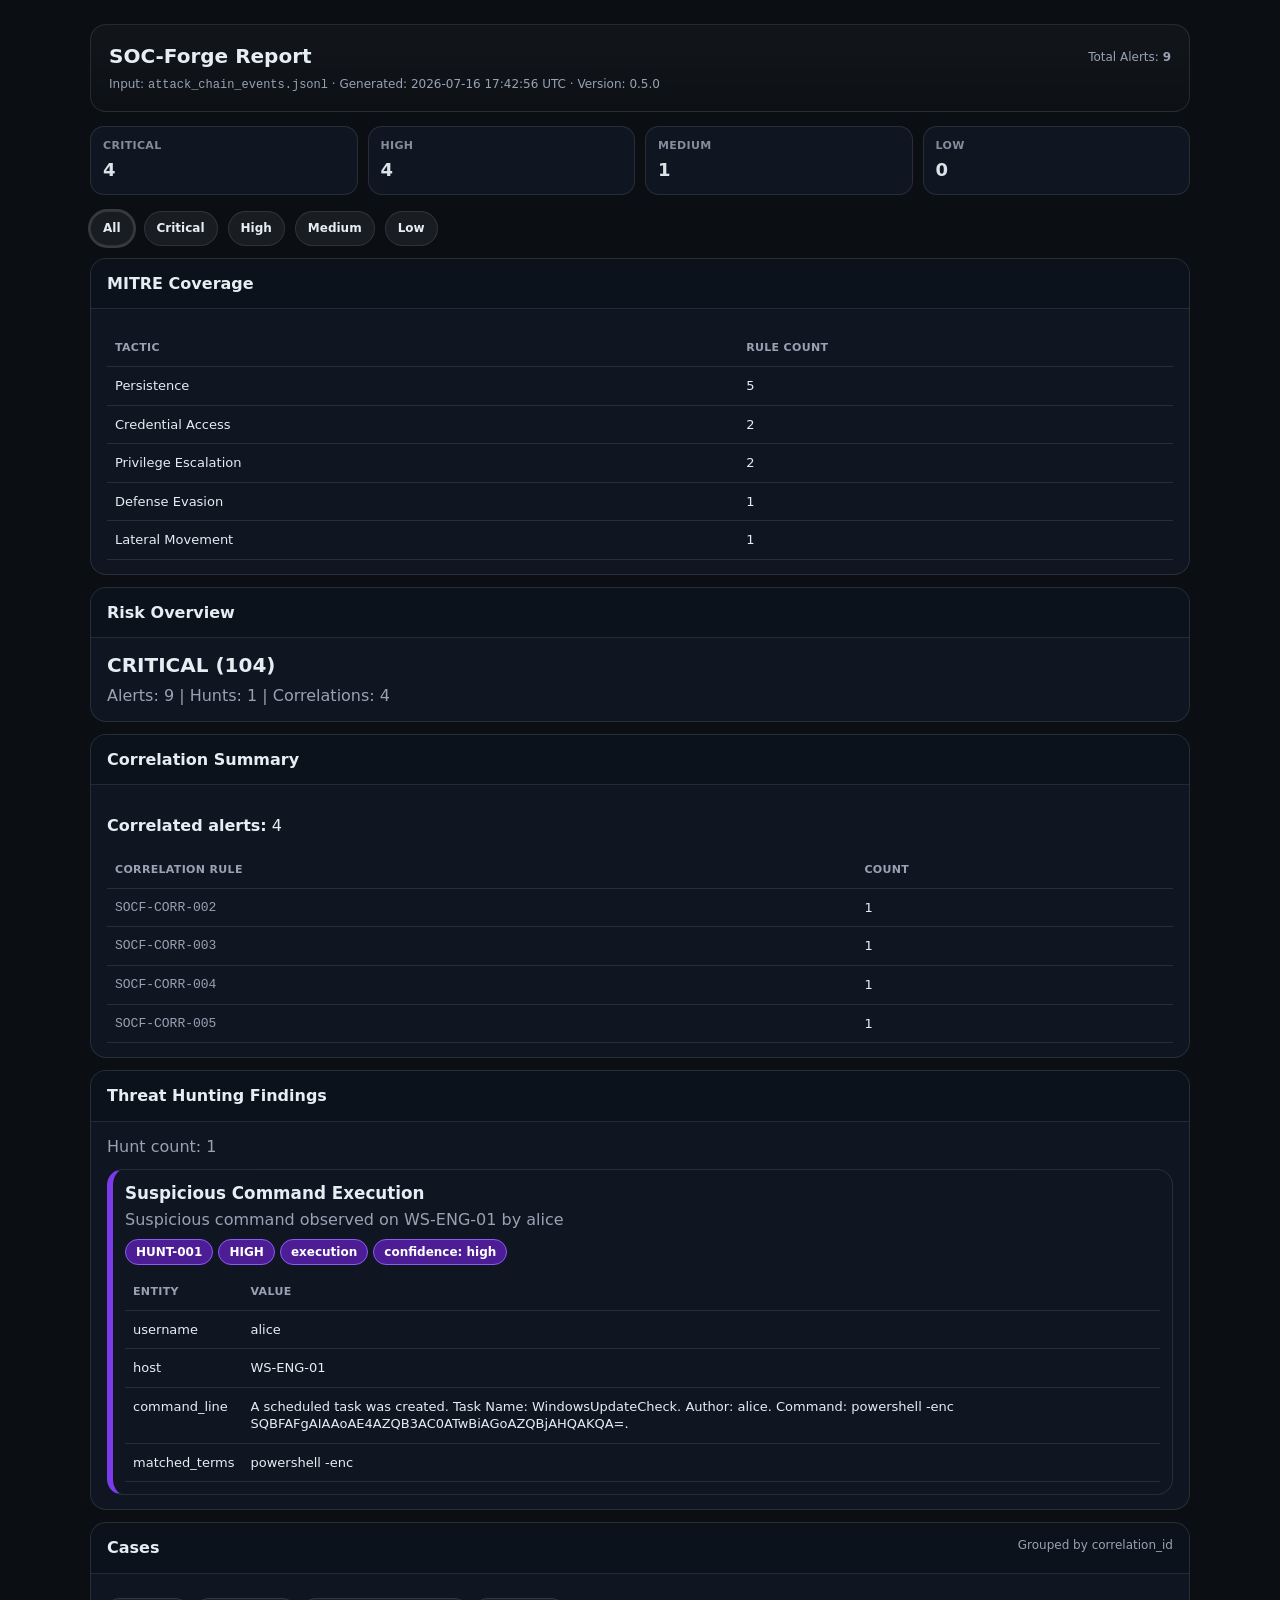
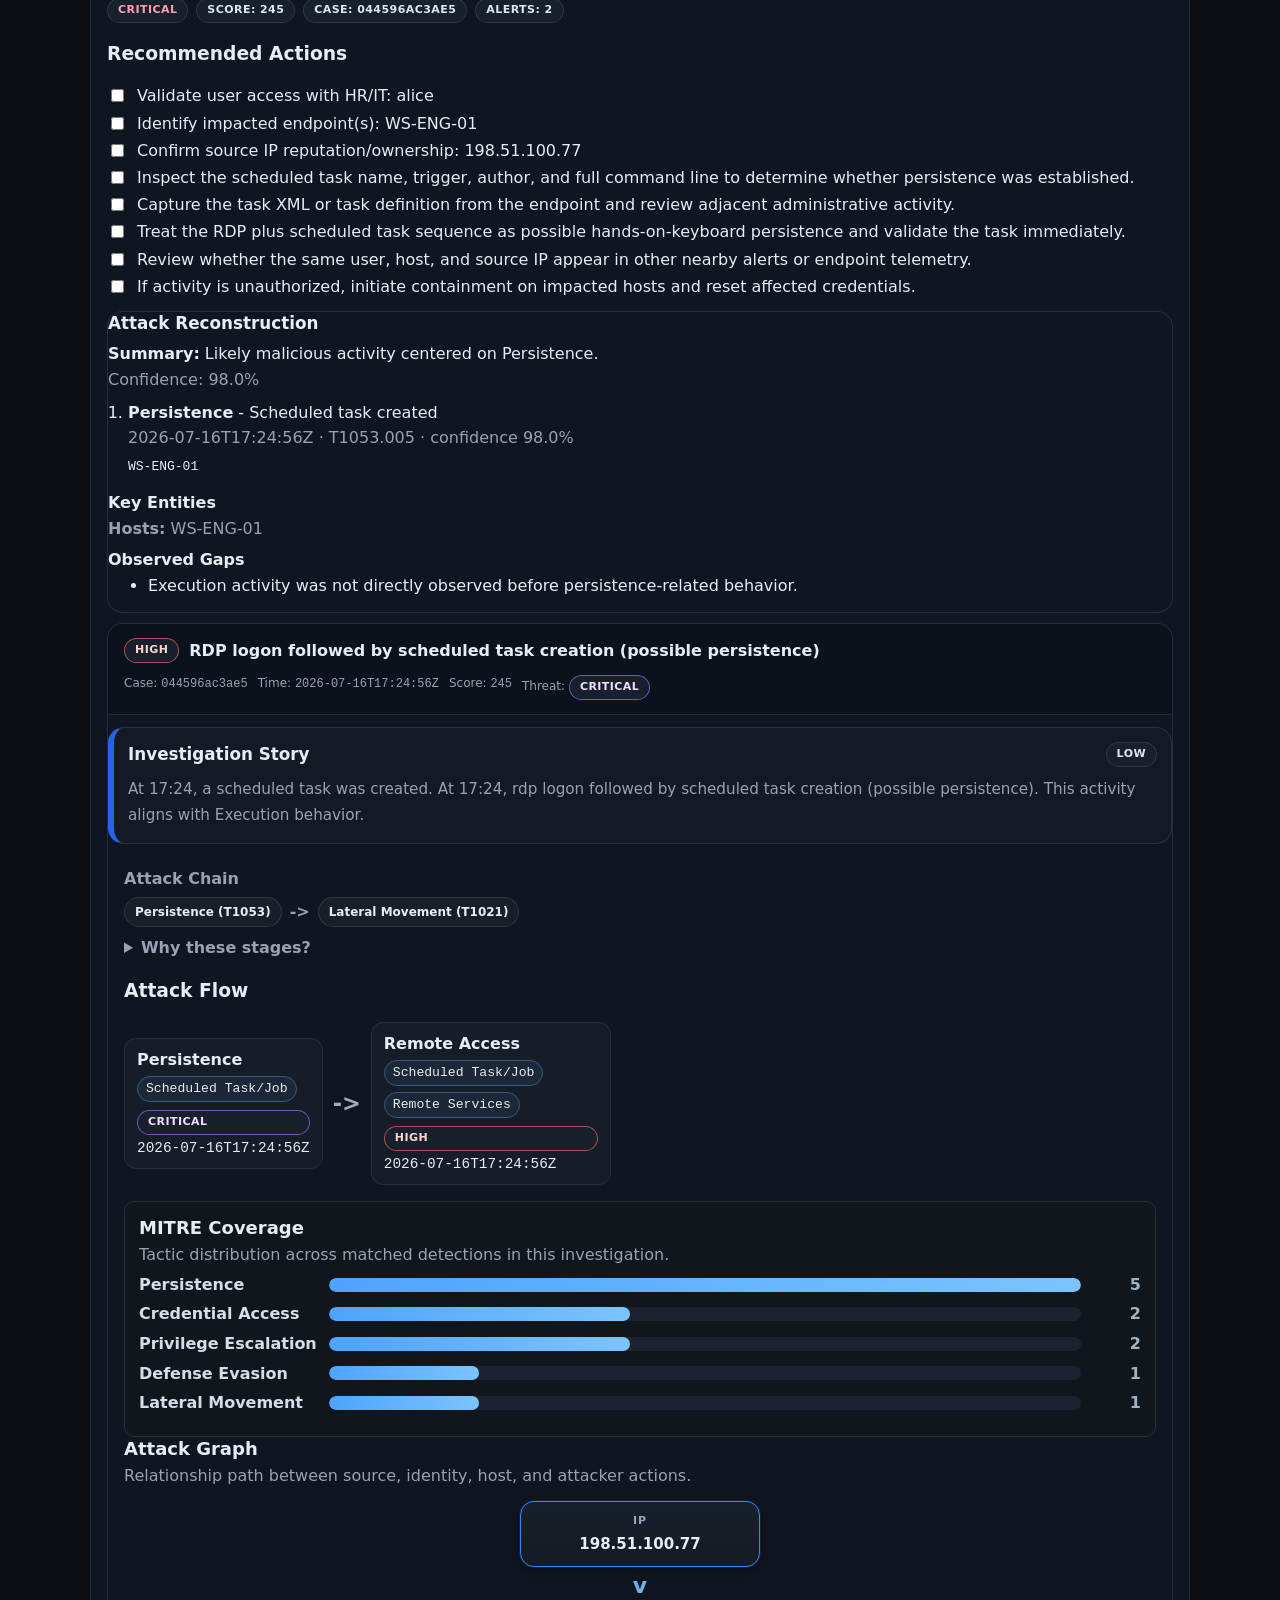
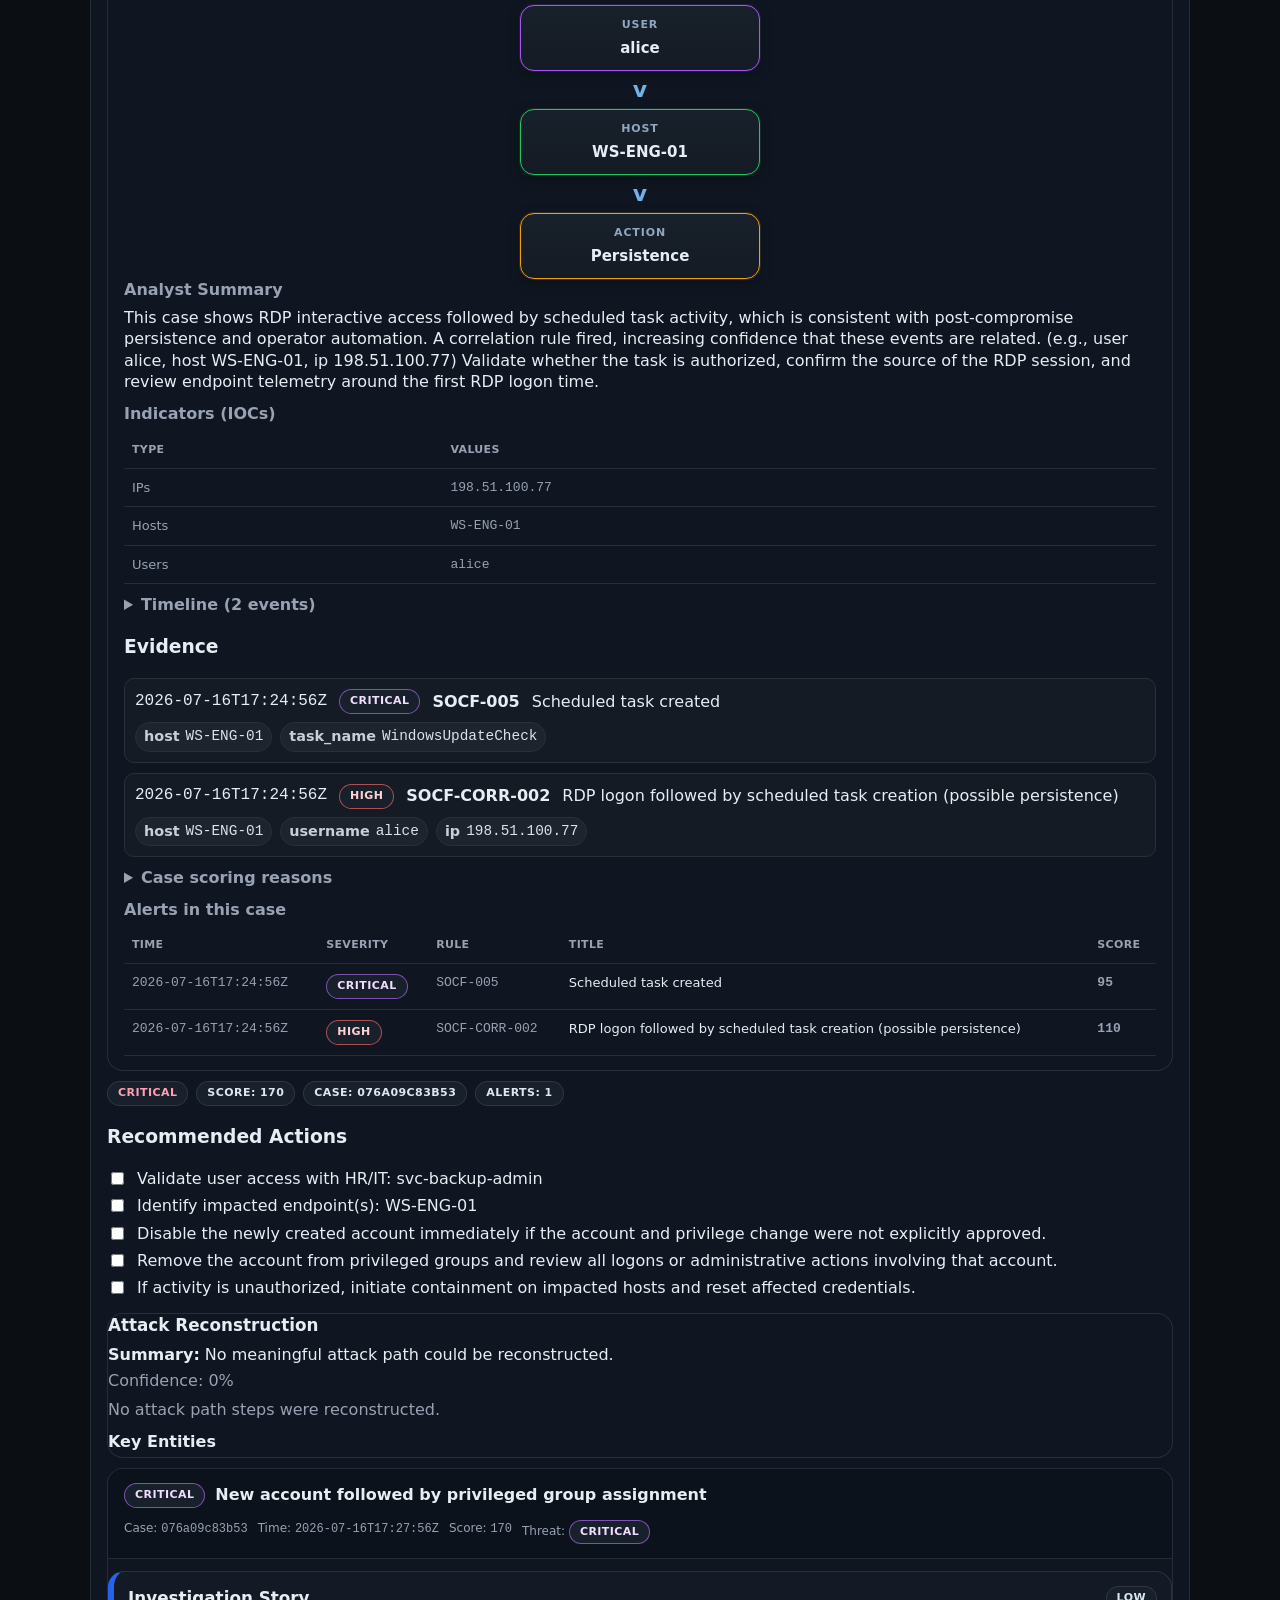
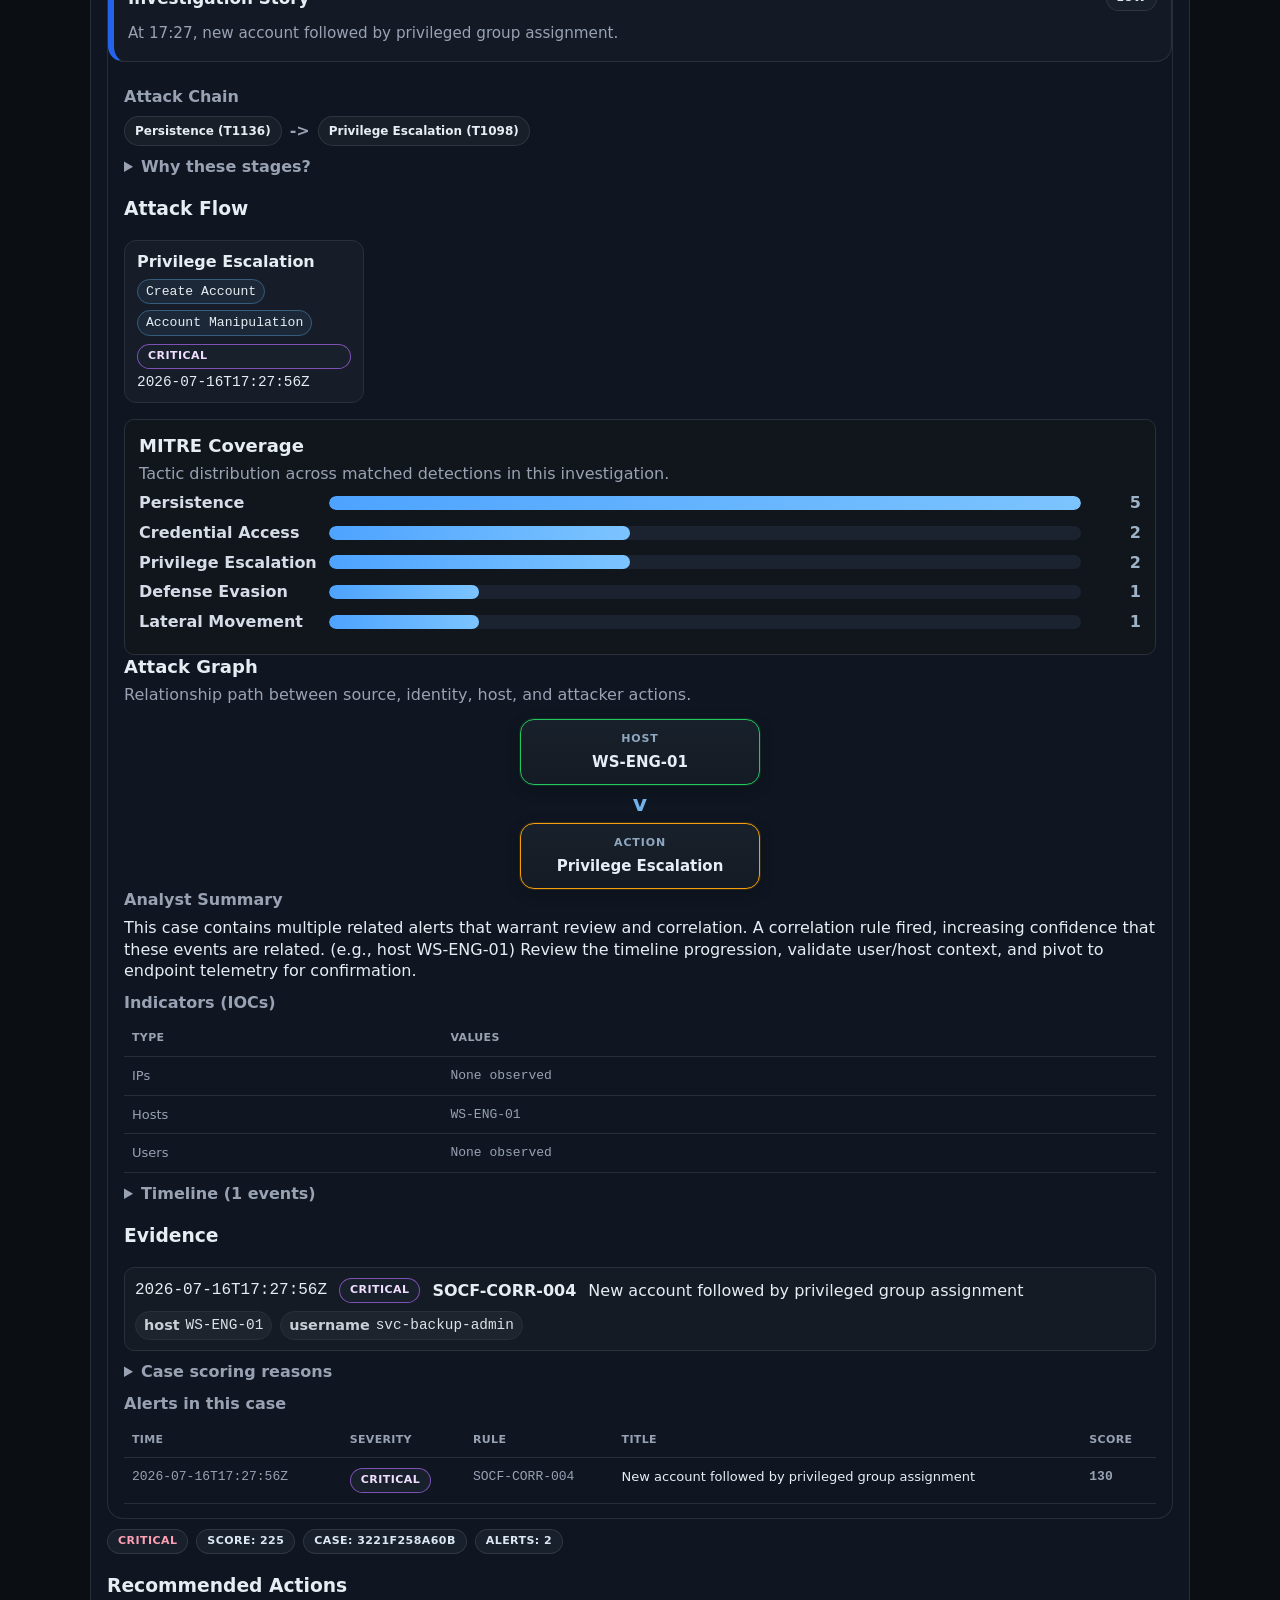
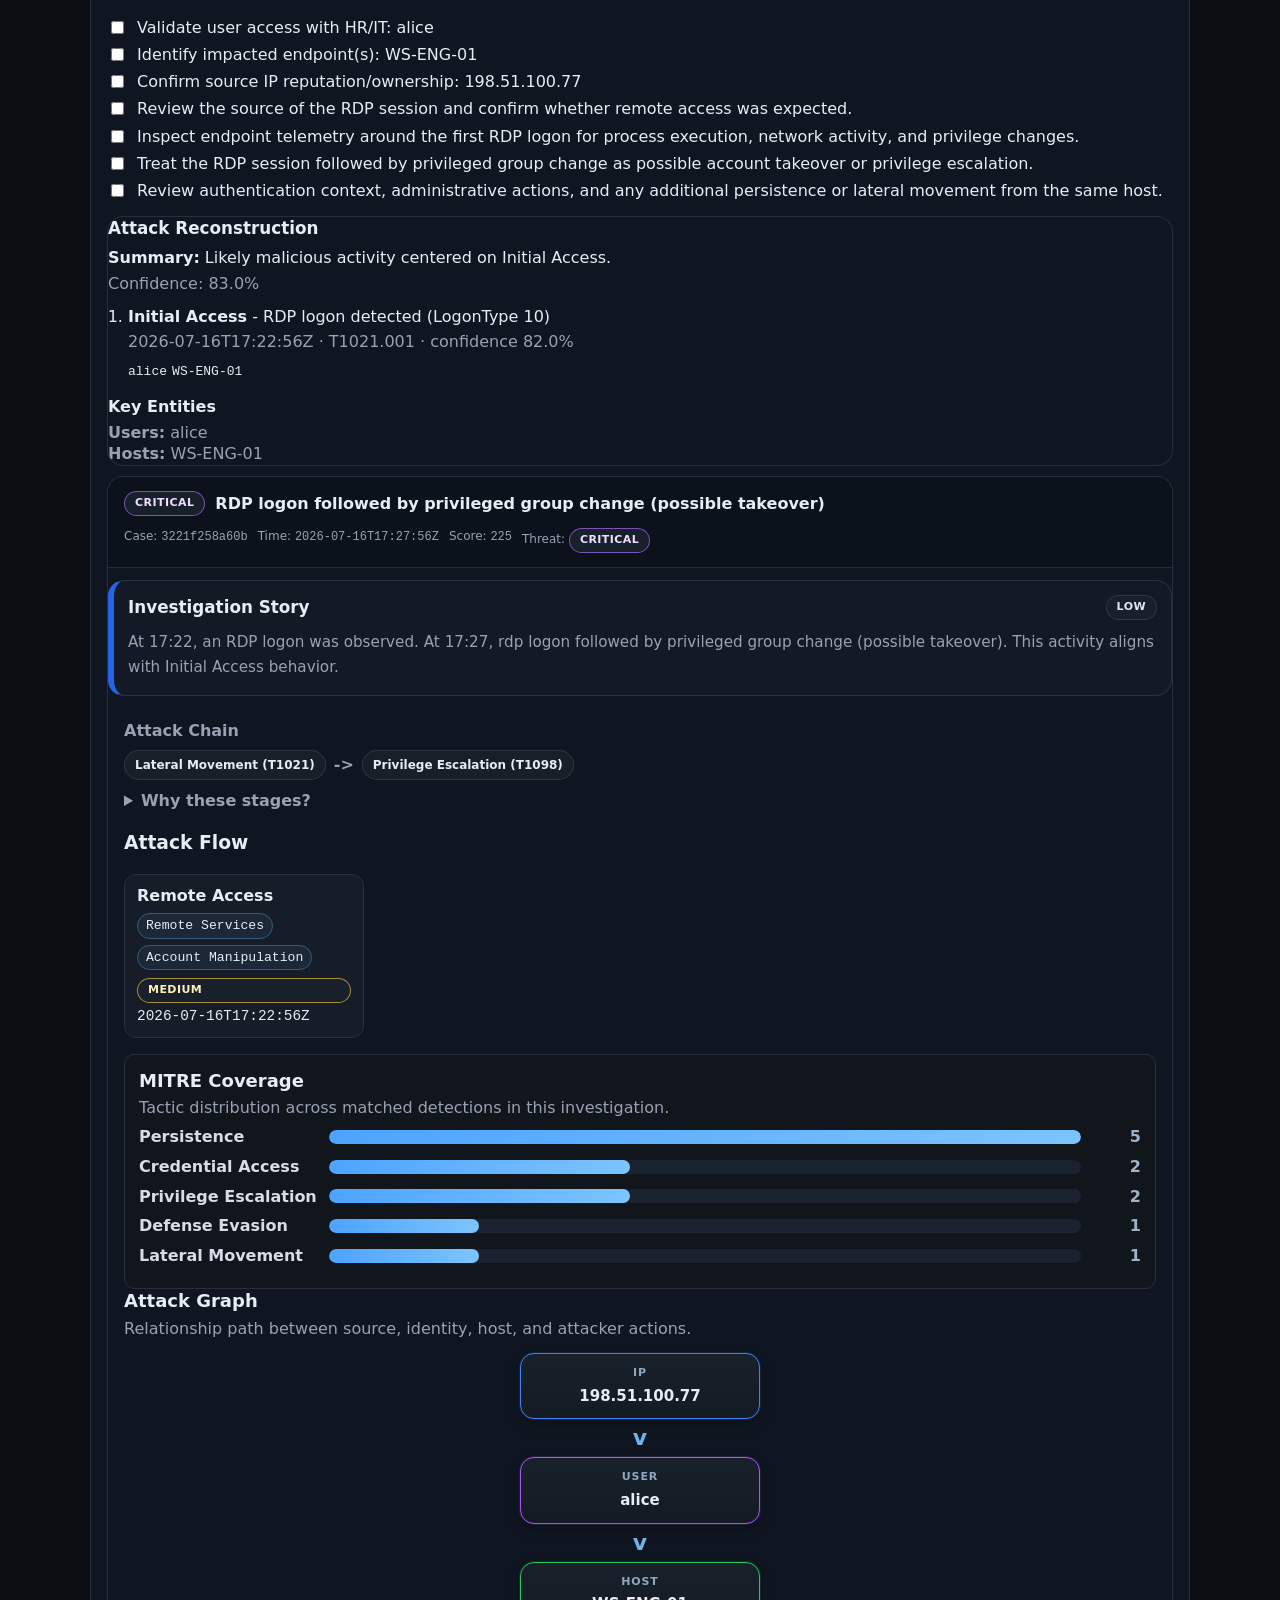
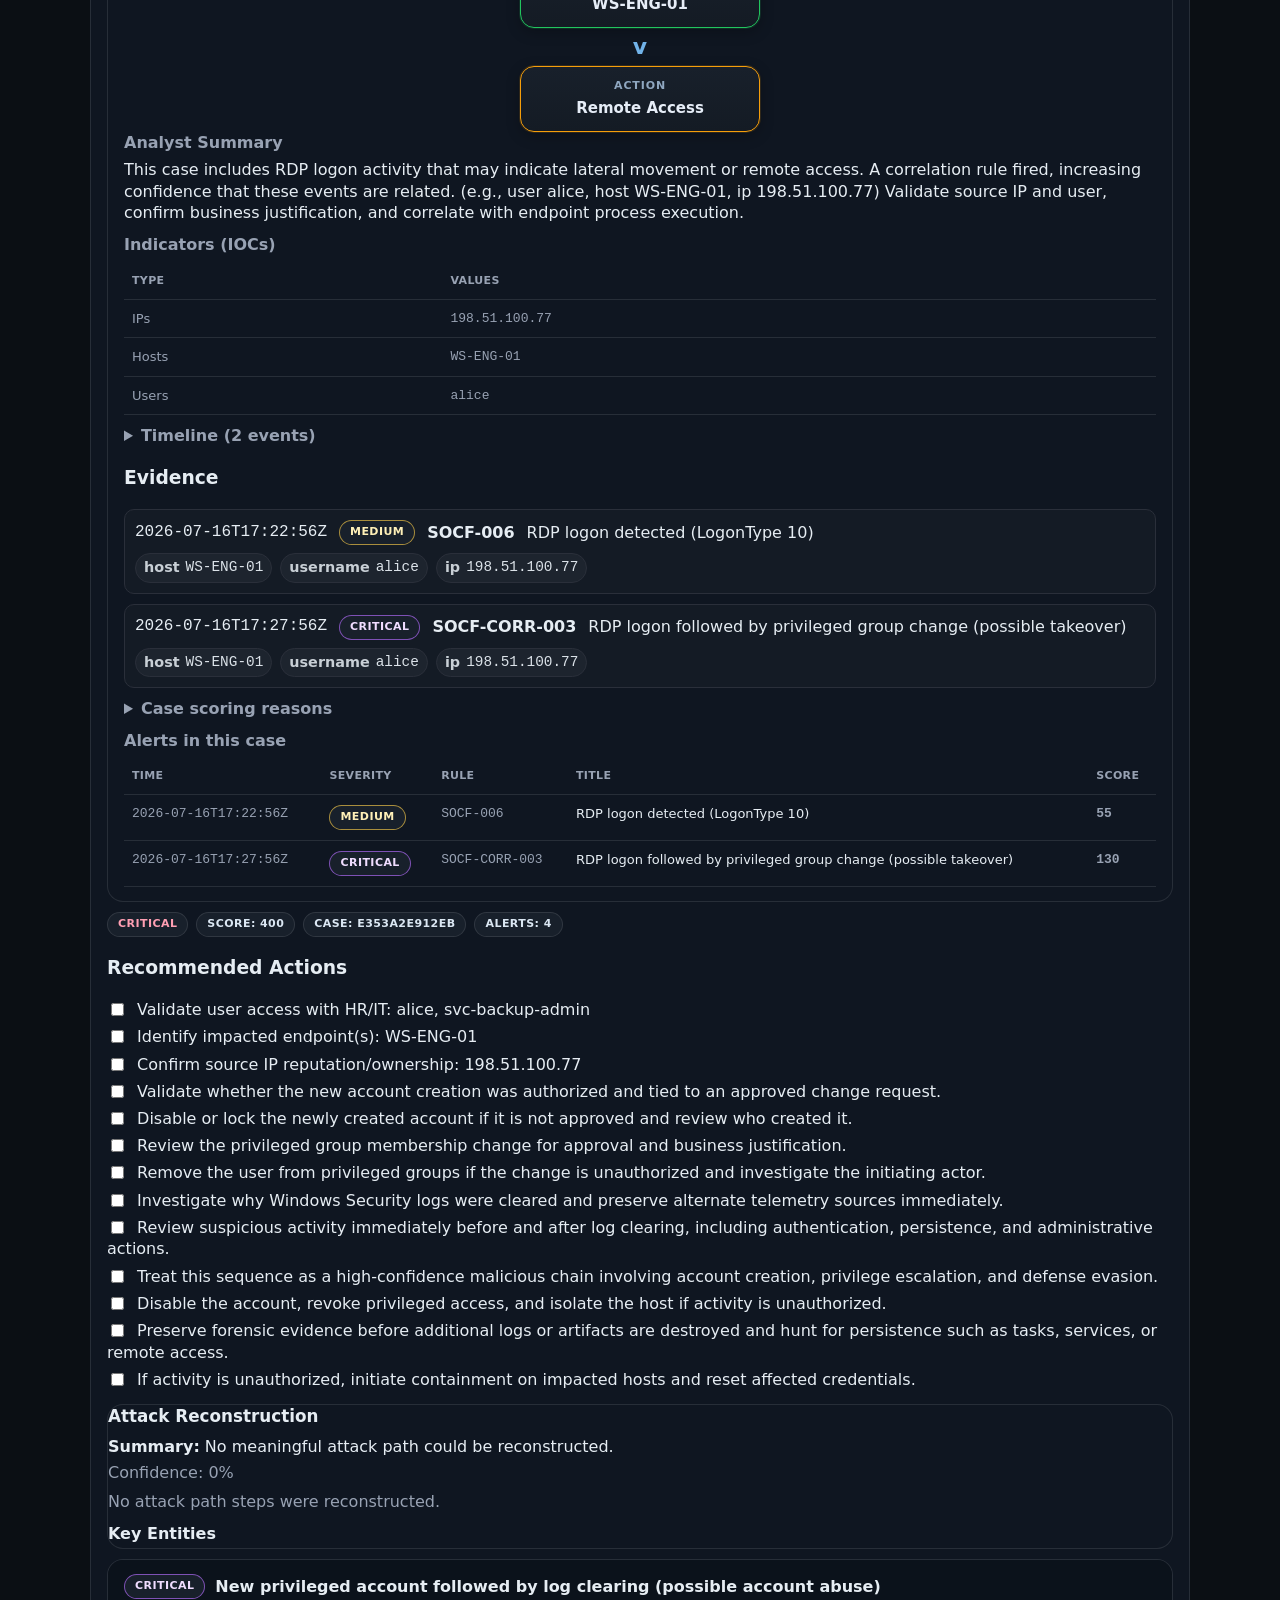
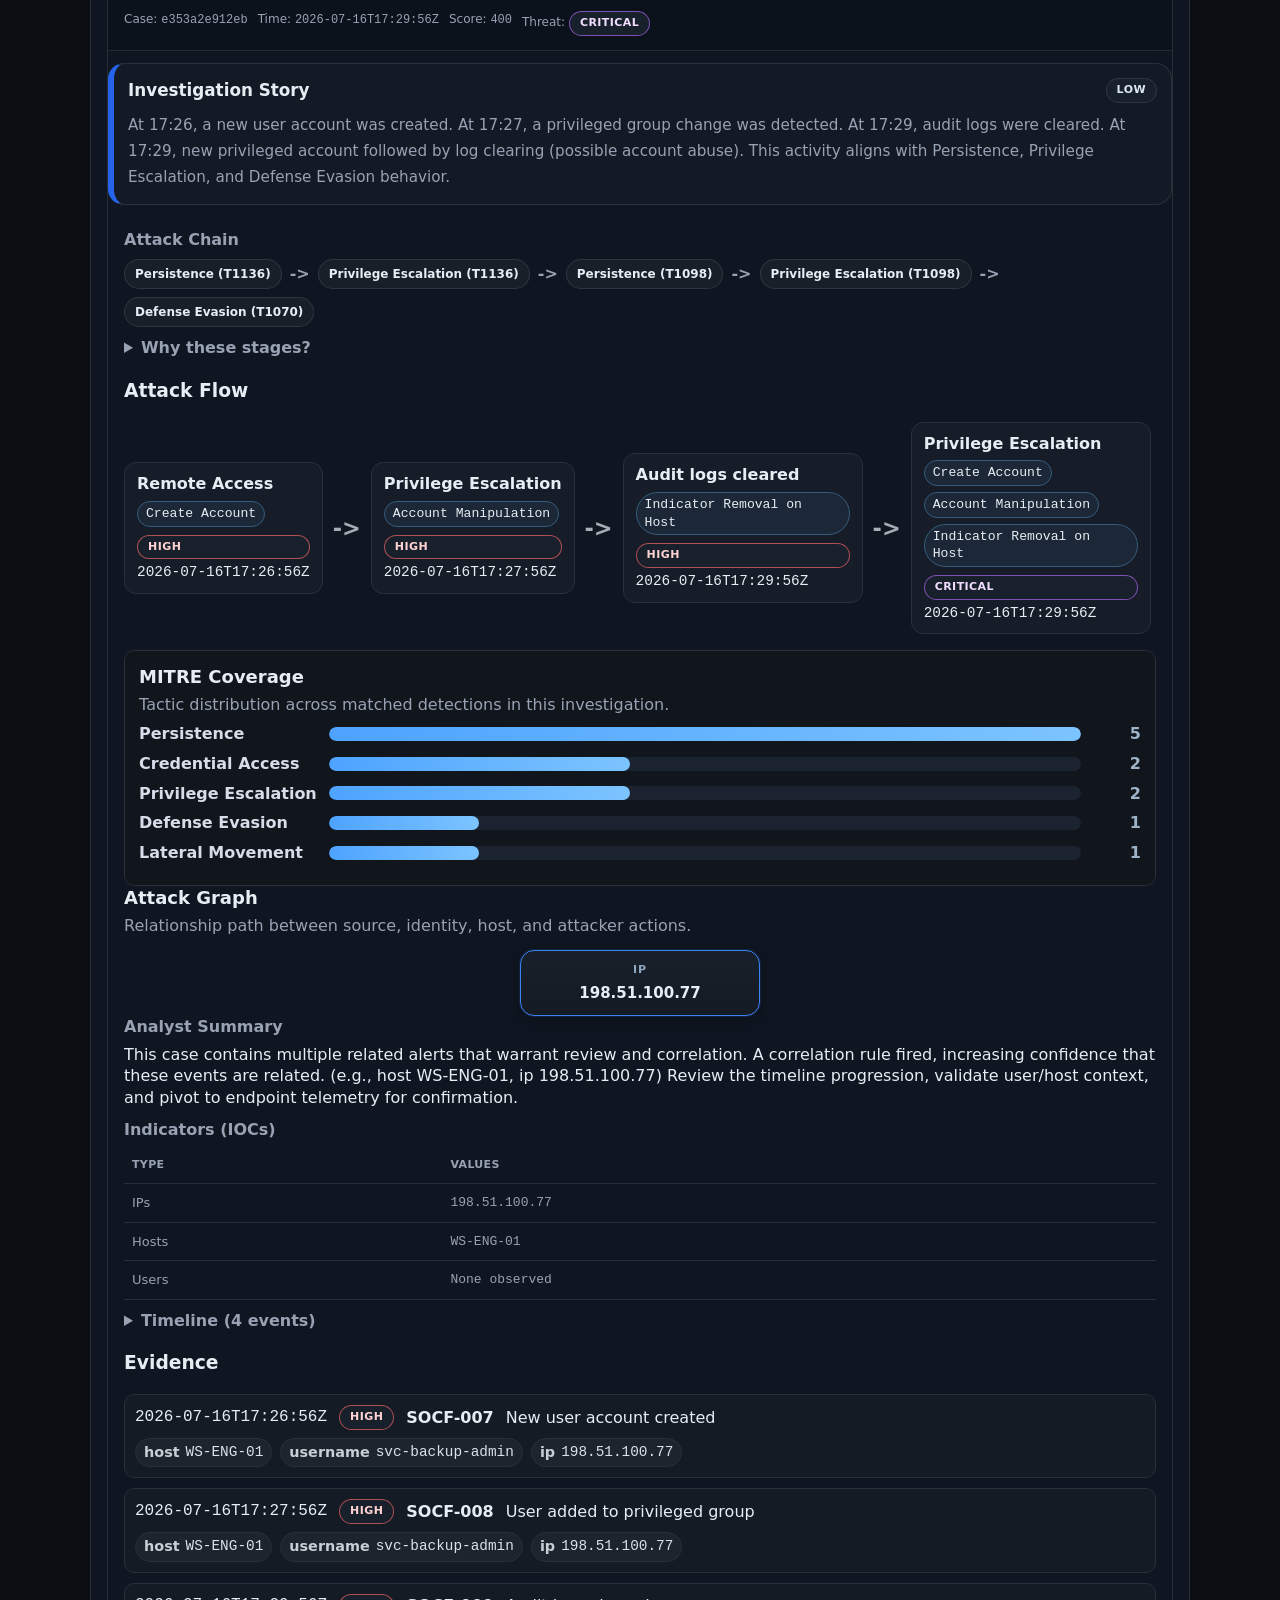
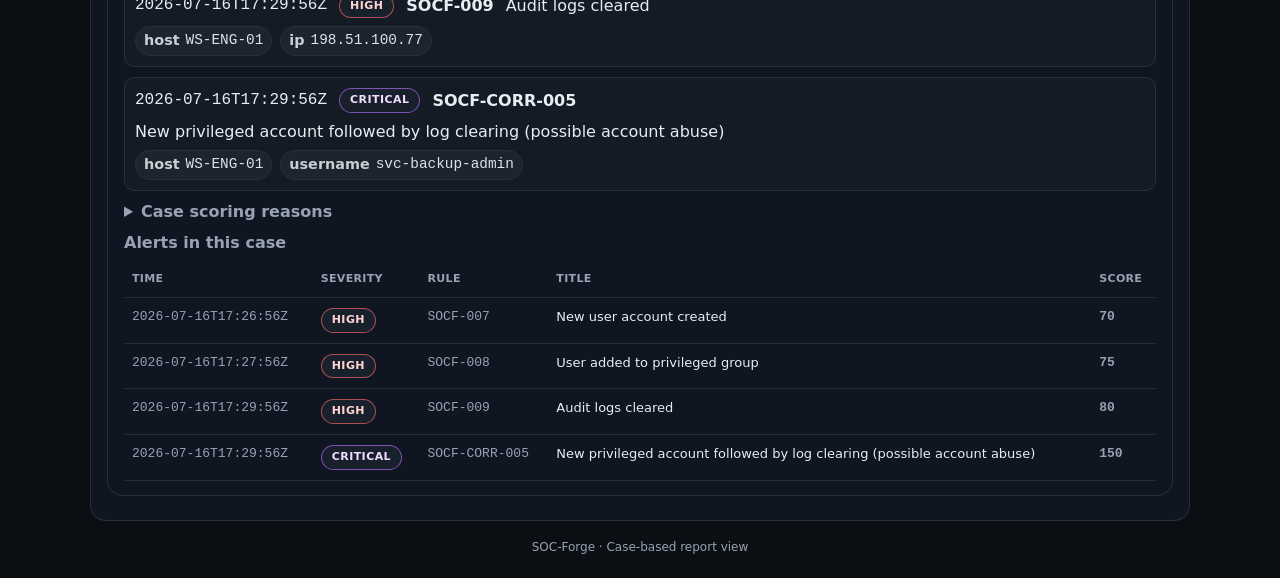
==== samples/attack_chain_demo/report.html @ 33d560a6 "Package SOC-Forge portfolio release" ====
<!doctype html>
<html lang="en">
<head>
  <meta charset="utf-8" />
  <meta name="viewport" content="width=device-width,initial-scale=1" />
  <title>SOC-Forge Report</title>
  <style>
    :root{
      --bg:#0b0f14; --panel:#0f1621; --panel2:#0b121b;
      --text:#e6edf3; --muted:#98a2b3; --border:rgba(255,255,255,0.10);

      --critical:#b56cff;
      --high:#ff6b6b;
      --medium:#f7c948;
      --low:#4dd4ac;
    }
    *{box-sizing:border-box}
    body{
      margin:0; padding:24px;
      background:var(--bg);
      color:var(--text);
      font-family:ui-sans-serif, system-ui, -apple-system, Segoe UI, Roboto, Helvetica, Arial;
      line-height:1.35;
    }
    .container{max-width:1100px;margin:0 auto;}
    .header{
      display:flex; justify-content:space-between; gap:16px; flex-wrap:wrap;
      padding:18px 18px;
      border:1px solid var(--border);
      background:linear-gradient(180deg, rgba(255,255,255,0.03), rgba(255,255,255,0.01));
      border-radius:16px;
    }
    .title{font-size:20px;font-weight:800;margin:0;}
    .meta{color:var(--muted);font-size:12px;margin-top:6px;}
    .cards{display:grid;grid-template-columns:repeat(4,1fr);gap:10px;margin-top:14px;}
    .stat{
      border:1px solid var(--border); background:var(--panel);
      border-radius:14px; padding:12px;
    }
    .stat .k{font-size:11px;color:var(--muted);font-weight:700;text-transform:uppercase;letter-spacing:0.03em;}
    .stat .v{font-size:18px;font-weight:900;margin-top:4px;}

    .filters{display:flex;gap:10px;flex-wrap:wrap;margin:16px 0 8px;}
    .btn{
      cursor:pointer; user-select:none;
      background:rgba(255,255,255,0.06);
      border:1px solid var(--border);
      padding:8px 12px; border-radius:999px;
      color:var(--text); font-size:12px; font-weight:800;
    }
    .btn.active{outline:2px solid rgba(255,255,255,0.18);}

    .chain { display:flex; flex-wrap:wrap; gap:8px; margin-top:8px; align-items:center; }
    .chain .node {
      border:1px solid var(--border);
      background:rgba(255,255,255,0.04);
      border-radius:999px;
      padding:6px 10px;
      font-size:12px;
      font-weight:900;
      color:var(--text);
    }
    .chain .arrow { color:var(--muted); font-weight:900; }

    .evidence-list {
      display: flex;
      flex-direction: column;
      gap: 10px;
    }

    .mitre-panel {
      margin-top: 16px;
      padding: 14px;
      border: 1px solid #2a2f3a;
      border-radius: 10px;
      background: #11151c;
    }

    .mitre-row {
      display: grid;
      grid-template-columns: 180px 1fr 50px;
      gap: 10px;
      align-items: center;
      margin: 8px 0;
    }

    .mitre-label {
      font-weight: 700;
      color: #d7dde8;
    }

    .mitre-bar-wrap {
      width: 100%;
      background: #1c2330;
      border-radius: 999px;
      height: 14px;
      overflow: hidden;
    }

    .mitre-bar {
      height: 14px;
      border-radius: 999px;
      background: linear-gradient(90deg, #4da3ff, #7cc4ff);
    }

    .mitre-count {
      text-align: right;
      color: #9fb3c8;
      font-weight: 700;
    }

    .muted {
      color: #93a1b2;
    }

    .attack-flow {
      display: flex;
      flex-wrap: wrap;
      align-items: center;
      gap: 10px;
      margin-top: 8px;
    }

    .flow-step {
      min-width: 180px;
      max-width: 240px;
      padding: 10px 12px;
      border: 1px solid #2a2f3a;
      border-radius: 12px;
      background: rgba(255,255,255,0.03);
    }

    .flow-label {
      font-weight: 700;
      margin-bottom: 6px;
    }

    .flow-meta {
      display: flex;
      flex-direction: column;
      gap: 4px;
      font-size: 0.9rem;
    }

    .flow-arrow {
      font-size: 1.4rem;
      font-weight: 700;
      opacity: 0.7;
    }

    .evidence-item {
      border: 1px solid #2a2f3a;
      border-radius: 10px;
      padding: 10px;
      background: rgba(255,255,255,0.02);
    }

    .evidence-head {
      display: flex;
      flex-wrap: wrap;
      gap: 8px 12px;
      align-items: center;
      margin-bottom: 8px;
    }

    .evidence-fields {
      display: flex;
      flex-wrap: wrap;
      gap: 8px;
    }

    .kv {
      display: inline-flex;
      gap: 6px;
      align-items: center;
      padding: 4px 8px;
      border-radius: 999px;
      background: rgba(255,255,255,0.04);
      border: 1px solid #2a2f3a;
      font-size: 0.9rem;
    }

    .k {
      font-weight: 600;
      opacity: 0.85;
    }

    .v {
      opacity: 0.95;
    }

    .checklist {
      list-style: none;
      padding-left: 0;
      margin: 0.25rem 0 0;
    }
    .checklist li {
      margin: 0.35rem 0;
    }
    .checklist input[type="checkbox"] {
      margin-right: 0.5rem;
      transform: translateY(1px);
    }

    .flow-mitre {
      display: flex;
      flex-wrap: wrap;
      gap: 6px;
      margin-bottom: 8px;
    }

    .mitre-tag {
      display: inline-block;
      padding: 3px 8px;
      border-radius: 999px;
      border: 1px solid #355c7d;
      background: rgba(53, 92, 125, 0.18);
      font-size: 0.82rem;
    }

    .attack-graph {
      display: flex;
      flex-wrap: wrap;
      align-items: center;
      gap: 10px;
      margin-top: 8px;
    }

    .graph-node {
      min-width: 140px;
      max-width: 220px;
      padding: 10px 12px;
      border-radius: 12px;
      border: 1px solid #2a2f3a;
      background: rgba(255,255,255,0.03);
    }

    .graph-node-type {
      font-size: 0.72rem;
      font-weight: 700;
      letter-spacing: 0.05em;
      opacity: 0.75;
      margin-bottom: 6px;
    }

    .graph-node-label {
      font-size: 0.95rem;
    }

    .graph-ip {
      border-color: #355c7d;
    }

    .graph-user {
      border-color: #6c5b7b;
    }

    .graph-host {
      border-color: #2a9d8f;
    }

    .graph-action {
      border-color: #e9c46a;
    }

    .graph-arrow {
      font-size: 1.3rem;
      font-weight: 700;
      opacity: 0.7;
    }

    .graph-node.ip {
      border-color: #3b82f6;
      box-shadow: 0 0 0 1px rgba(59, 130, 246, 0.15), 0 4px 14px rgba(0, 0, 0, 0.25);
    }

    .graph-node.user {
      border-color: #a855f7;
      box-shadow: 0 0 0 1px rgba(168, 85, 247, 0.15), 0 4px 14px rgba(0, 0, 0, 0.25);
    }

    .graph-node.host {
      border-color: #22c55e;
      box-shadow: 0 0 0 1px rgba(34, 197, 94, 0.15), 0 4px 14px rgba(0, 0, 0, 0.25);
    }

    .graph-node.action {
      border-color: #f59e0b;
      box-shadow: 0 0 0 1px rgba(245, 158, 11, 0.15), 0 4px 14px rgba(0, 0, 0, 0.25);
    }

    .case-meta {
      display: flex;
      flex-wrap: wrap;
      gap: 8px;
      margin-top: 10px;
    }

    .badge {
      display: inline-flex;
      align-items: center;
      padding: 6px 10px;
      border-radius: 999px;
      font-size: 12px;
      font-weight: 800;
      letter-spacing: 0.02em;
      border: 1px solid #2b3545;
      background: #18202b;
      color: #dbe7f3;
    }

    .badge-low {
      border-color: #22c55e;
      color: #86efac;
    }

    .badge-medium {
      border-color: #f59e0b;
      color: #fcd34d;
    }

    .badge-high {
      border-color: #ef4444;
      color: #fca5a5;
    }

    .badge-critical {
      border-color: #ff4d6d;
      color: #ff9fb3;
    }

    .investigation-graph {
      display: flex;
      flex-direction: column;
      align-items: center;
      gap: 8px;
      margin-top: 14px;
    }

    .graph-node {
      min-width: 240px;
      max-width: 420px;
      text-align: center;
      padding: 12px 16px;
      border-radius: 14px;
      background: linear-gradient(180deg, #18202b 0%, #141b24 100%);
      border: 1px solid #2b3545;
      color: #e6edf7;
      box-shadow: 0 6px 18px rgba(0, 0, 0, 0.28);
    }

    .graph-node-kind {
      font-size: 11px;
      text-transform: uppercase;
      letter-spacing: 0.08em;
      color: #8fa7c0;
      margin-bottom: 5px;
      font-weight: 800;
    }

    .graph-node-value {
      font-size: 15px;
      font-weight: 800;
      word-break: break-word;
    }


    .graph-arrow {
      color: #7cc4ff;
      font-size: 22px;
      font-weight: 900;
      line-height: 1;
      opacity: 0.9;
    }

    .hunt-badge {
      display: inline-block;
      padding: 4px 10px;
      border-radius: 999px;
      font-size: 0.75rem;
      font-weight: 800;
      background: #4c1d95;
      color: #ffffff;
      border: 1px solid #8b5cf6;
    }
    
    .card{
      margin-top:12px;
      border:1px solid var(--border);
      background:var(--panel);
      border-radius:16px;
      overflow:hidden;
    }
    .card-head{padding:14px 16px;border-bottom:1px solid var(--border);background:var(--panel2);}
    .card-head .h{display:flex;justify-content:space-between;gap:12px;flex-wrap:wrap;}
    .card-head .h .left{display:flex;gap:10px;align-items:center;flex-wrap:wrap;}
    .card-head .h .right{color:var(--muted);font-size:12px;display:flex;gap:10px;flex-wrap:wrap;}
    .card-body{padding:14px 16px;}

    .badge{
      display:inline-block;
      padding:4px 10px;
      border-radius:999px;
      border:1px solid var(--border);
      font-size:11px;
      font-weight:900;
      letter-spacing:0.04em;
      text-transform:uppercase;
    }
    .badge.critical{border-color:rgba(181,108,255,0.65);color:#f0ddff;}
    .badge.high{border-color:rgba(255,107,107,0.65);color:#ffd2d2;}
    .badge.medium{border-color:rgba(247,201,72,0.65);color:#fff0b8;}
    .badge.low{border-color:rgba(77,212,172,0.65);color:#c9fff0;}

    table{width:100%;border-collapse:collapse;margin-top:8px;}
    th,td{padding:10px 8px;border-bottom:1px solid var(--border);text-align:left;vertical-align:top;font-size:13px;}
    th{color:var(--muted);font-size:11px;text-transform:uppercase;letter-spacing:0.03em;}
    .muted{color:var(--muted);}
    .mono{font-family:ui-monospace,SFMono-Regular,Menlo,Monaco,Consolas,monospace;}
    .hidden{display:none;}
    details{margin-top:10px;}
    details summary{cursor:pointer;color:var(--muted);font-weight:800;}
    .footer{margin-top:18px;color:var(--muted);font-size:12px;text-align:center;}
  </style>
</head>
<body>

<div class="container">


  <div class="header">
    <div>
      <div class="title">SOC-Forge Report</div>
      <div class="meta">
        Input: <span class="mono">attack_chain_events.jsonl</span> &middot; Generated: 2026-07-16 17:42:56 UTC &middot; Version: 0.5.0
      </div>
    </div>
    <div class="meta">
      Total Alerts: <strong>9</strong>
    </div>
  </div>

  <div class="cards">
    <div class="stat"><div class="k">Critical</div><div class="v">4</div></div>
    <div class="stat"><div class="k">High</div><div class="v">4</div></div>
    <div class="stat"><div class="k">Medium</div><div class="v">1</div></div>
    <div class="stat"><div class="k">Low</div><div class="v">0</div></div>
  </div>

  <div class="filters">
    <div class="btn active" data-level="all" onclick="setFilter('all')">All</div>
    <div class="btn" data-level="critical" onclick="setFilter('critical')">Critical</div>
    <div class="btn" data-level="high" onclick="setFilter('high')">High</div>
    <div class="btn" data-level="medium" onclick="setFilter('medium')">Medium</div>
    <div class="btn" data-level="low" onclick="setFilter('low')">Low</div>
  </div>

  <div class="card">
    <div class="card-head">
      <div class="h">
        <div class="left"><strong>MITRE Coverage</strong></div>
      </div>
    </div>
    <div class="card-body">
      
        <table>
          <thead>
            <tr><th>Tactic</th><th>Rule Count</th></tr>
          </thead>
          <tbody>
            
              <tr><td>Persistence</td><td>5</td></tr>
            
              <tr><td>Credential Access</td><td>2</td></tr>
            
              <tr><td>Privilege Escalation</td><td>2</td></tr>
            
              <tr><td>Defense Evasion</td><td>1</td></tr>
            
              <tr><td>Lateral Movement</td><td>1</td></tr>
            
          </tbody>
        </table>
      
    </div>
  </div>

  <div class="card">
    <div class="card-head">
      <div class="h">
        <div class="left"><strong>Risk Overview</strong></div>
      </div>
    </div>
    <div class="card-body">
      <div style="font-size:1.25rem; font-weight:900;">
        CRITICAL (104)
      </div>
      <div class="muted" style="margin-top:6px;">
        Alerts: 9 |
        Hunts: 1 |
        Correlations: 4
      </div>
    </div>
  </div>

  <div class="card">
    <div class="card-head">
      <div class="h">
        <div class="left"><strong>Correlation Summary</strong></div>
      </div>
    </div>
    <div class="card-body">
      
        <p><strong>Correlated alerts:</strong> 4</p>
        <table>
          <thead>
            <tr><th>Correlation Rule</th><th>Count</th></tr>
          </thead>
          <tbody>
            
              <tr><td class="mono muted">SOCF-CORR-002</td><td>1</td></tr>
            
              <tr><td class="mono muted">SOCF-CORR-003</td><td>1</td></tr>
            
              <tr><td class="mono muted">SOCF-CORR-004</td><td>1</td></tr>
            
              <tr><td class="mono muted">SOCF-CORR-005</td><td>1</td></tr>
            
          </tbody>
        </table>
      
    </div>
  </div>

  <div class="card">
    <div class="card-head">
      <div class="h">
        <div class="left"><strong>Threat Hunting Findings</strong></div>
      </div>
    </div>
    <div class="card-body">
      <div class="muted" style="margin-bottom:10px;">
        Hunt count: 1
      </div>

      
        
          <div class="card" style="margin-top:12px; border-left: 6px solid #7c3aed; padding:12px;">
            <div style="font-weight:900; font-size:1.05rem;">Suspicious Command Execution</div>
            <div class="muted" style="margin-top:4px;">Suspicious command observed on WS-ENG-01 by alice</div>

            <div style="margin-top:8px;">
              <span class="hunt-badge">HUNT-001</span>
              <span class="hunt-badge">HIGH</span>
              <span class="hunt-badge">execution</span>
              <span class="hunt-badge">confidence: high</span>
            </div>

            
              <table style="margin-top:10px;">
                <thead>
                  <tr>
                    <th>Entity</th>
                    <th>Value</th>
                  </tr>
                </thead>
                <tbody>
                  
                    <tr>
                      <td>username</td>
                      <td>
                        
                          alice
                        
                      </td>
                    </tr>
                  
                    <tr>
                      <td>host</td>
                      <td>
                        
                          WS-ENG-01
                        
                      </td>
                    </tr>
                  
                    <tr>
                      <td>command_line</td>
                      <td>
                        
                          A scheduled task was created. Task Name: WindowsUpdateCheck. Author: alice. Command: powershell -enc SQBFAFgAIAAoAE4AZQB3AC0ATwBiAGoAZQBjAHQAKQA=.
                        
                      </td>
                    </tr>
                  
                    <tr>
                      <td>matched_terms</td>
                      <td>
                        
                          powershell -enc
                        
                      </td>
                    </tr>
                  
                </tbody>
              </table>
            
          </div>
        
      
    </div>
  </div>

  

    
      <div class="card">
        <div class="card-head">
          <div class="h">
            <div class="left"><strong>Cases</strong></div>
            <div class="right"><span class="muted">Grouped by correlation_id</span></div>
          </div>
        </div>
        <div class="card-body">


          
            
            
            

            <div class="case-meta">
            <span class="badge badge-critical">
              CRITICAL
            </span>
            <span class="badge">Score: 245</span>
            <span class="badge">Case: 044596ac3ae5</span>
            <span class="badge">Alerts: 2</span>
          </div>

            
            
              <div class="case-section">
                <h3>Recommended Actions</h3>
                <ul class="checklist">
                  
                    <li>
                      <label>
                        <input type="checkbox" />
                        <span>Validate user access with HR/IT: alice</span>
                      </label>
                    </li>
                  
                    <li>
                      <label>
                        <input type="checkbox" />
                        <span>Identify impacted endpoint(s): WS-ENG-01</span>
                      </label>
                    </li>
                  
                    <li>
                      <label>
                        <input type="checkbox" />
                        <span>Confirm source IP reputation/ownership: 198.51.100.77</span>
                      </label>
                    </li>
                  
                    <li>
                      <label>
                        <input type="checkbox" />
                        <span>Inspect the scheduled task name, trigger, author, and full command line to determine whether persistence was established.</span>
                      </label>
                    </li>
                  
                    <li>
                      <label>
                        <input type="checkbox" />
                        <span>Capture the task XML or task definition from the endpoint and review adjacent administrative activity.</span>
                      </label>
                    </li>
                  
                    <li>
                      <label>
                        <input type="checkbox" />
                        <span>Treat the RDP plus scheduled task sequence as possible hands-on-keyboard persistence and validate the task immediately.</span>
                      </label>
                    </li>
                  
                    <li>
                      <label>
                        <input type="checkbox" />
                        <span>Review whether the same user, host, and source IP appear in other nearby alerts or endpoint telemetry.</span>
                      </label>
                    </li>
                  
                    <li>
                      <label>
                        <input type="checkbox" />
                        <span>If activity is unauthorized, initiate containment on impacted hosts and reset affected credentials.</span>
                      </label>
                    </li>
                  
                </ul>
              </div>
            

            
            
              <div class="card" style="margin-top:14px;">
                <div style="font-weight:900; font-size:1.05rem;">Attack Reconstruction</div>

                <div style="margin-top:8px;">
                  <strong>Summary:</strong> Likely malicious activity centered on Persistence.
                </div>

                <div class="muted" style="margin-top:4px;">
                  Confidence:
                  98.0%
                </div>

                
                
                  <ol style="margin-top:12px; padding-left:20px;">
                    
                      <li style="margin-bottom:12px;">
                        <div>
                          <strong>Persistence</strong>
                          - Scheduled task created
                          
                        </div>

                        <div class="muted" style="margin-top:3px;">
                          2026-07-16T17:24:56Z
                          
                            &middot; T1053.005
                          
                          
                            &middot; confidence 98.0%
                          
                        </div>

                        
                        
                          <div style="margin-top:6px;">
                            
                            
                            
                              <code>WS-ENG-01</code>
                            
                          </div>
                        

                        
                        
                      </li>
                    
                  </ol>
                

                
                

                
                
                  <div style="margin-top:10px;">
                    <div style="font-weight:700;">Key Entities</div>
                    <div class="muted" style="margin-top:4px;">
                      
                      
                      
                        <strong>Hosts:</strong> WS-ENG-01
                      
                    </div>
                  </div>
                

                
                
                  <div style="margin-top:10px;">
                    <div style="font-weight:700;">Observed Gaps</div>
                    <ul style="margin-top:4px;">
                      
                        <li>Execution activity was not directly observed before persistence-related behavior.</li>
                      
                    </ul>
                  </div>
                

                
                
              </div>
            

            
            

            <div class="card case-card" style="margin:10px 0;">
              <div class="card-head">
                <div class="h">
                  <div class="left">
                    <span class="badge high">high</span>
                    <strong>RDP logon followed by scheduled task creation (possible persistence)</strong>
                  </div>
                  <div class="right">
                    <span>Case: <span class="mono">044596ac3ae5</span></span>
                    <span>Time: <span class="mono">2026-07-16T17:24:56Z</span></span>
                    <span>Score: <span class="mono">245</span></span>
                    <span>Threat: <span class="badge critical">critical</span></span>
                  </div>
                </div>
              </div>

              
                

                
                  
                

                <div class="card" style="
                  margin-top:12px;
                  padding:14px;
                  border-left: 6px solid #2563eb;
                  background: rgba(255,255,255,0.02);
                ">
                  <div style="display:flex; justify-content:space-between; align-items:center;">
                    <div style="font-weight:900; font-size:1.05rem;">
                      Investigation Story
                    </div>
                    <div class="badge">LOW</div>
                  </div>

                  <div class="muted" style="margin-top:10px; line-height:1.7; font-size:0.95rem;">
                    At 17:24, a scheduled task was created. At 17:24, rdp logon followed by scheduled task creation (possible persistence). This activity aligns with Execution behavior.
                  </div>
                </div>
              

              <div class="card-body">
                
                
                
                
                  <div style="margin-top:10px;">
                    <div class="muted" style="font-weight:900;">Attack Chain</div>

                    <div class="chain">
                      
                        <span class="node">Persistence (T1053)</span>
                        <span class="arrow">-></span>
                      
                        <span class="node">Lateral Movement (T1021)</span>
                        
                      
                    </div>

                    <details>
                      <summary>Why these stages?</summary>
                      <table>
                        <thead>
                          <tr>
                            <th>Tactic</th>
                            <th>First Seen</th>
                            <th>Description</th>
                            <th>Evidence</th>
                          </tr>
                        </thead>
                        <tbody>
                          
                            
                            <tr>
                              <td class="muted"><strong>Persistence (T1053)</strong></td>
                              <td class="mono muted">2026-07-16T17:24:56Z</td>
                              <td class="muted">The activity suggests a mechanism intended to survive reboots or maintain access.</td>
                              <td>
                                
                                
                                  <ul style="margin:0; padding-left:18px;">
                                    
                                      <li class="muted">
                                        <span class="mono">2026-07-16T17:24:56Z</span> -
                                        <span class="mono">SOCF-005</span> -
                                        Scheduled task created
                                      </li>
                                    
                                      <li class="muted">
                                        <span class="mono">2026-07-16T17:24:56Z</span> -
                                        <span class="mono">SOCF-CORR-002</span> -
                                        RDP logon followed by scheduled task creation (possible persistence)
                                      </li>
                                    
                                  </ul>
                                
                              </td>
                            </tr>
                          
                            
                            <tr>
                              <td class="muted"><strong>Lateral Movement (T1021)</strong></td>
                              <td class="mono muted">2026-07-16T17:24:56Z</td>
                              <td class="muted">The activity suggests movement from one host or account context to another.</td>
                              <td>
                                
                                
                                  <ul style="margin:0; padding-left:18px;">
                                    
                                      <li class="muted">
                                        <span class="mono">2026-07-16T17:24:56Z</span> -
                                        <span class="mono">SOCF-CORR-002</span> -
                                        RDP logon followed by scheduled task creation (possible persistence)
                                      </li>
                                    
                                  </ul>
                                
                              </td>
                            </tr>
                          
                        </tbody>
                      </table>
                    </details>
                  </div>
                
                
                  <div class="case-section">
                    <h3>Attack Flow</h3>
                    <div class="attack-flow">
                      
                        <div class="flow-step">
                          <div class="flow-label">Persistence</div>

                          
                            <div class="flow-mitre">
                              
                                <span class="mitre-tag mono">Scheduled Task/Job</span>
                              
                            </div>
                          

                          <div class="flow-meta">
                            <span class="badge critical">critical</span>
                            <span class="mono">2026-07-16T17:24:56Z</span>
                          </div>
                        </div>

                        
                          <div class="flow-arrow">-></div>
                        
                      
                        <div class="flow-step">
                          <div class="flow-label">Remote Access</div>

                          
                            <div class="flow-mitre">
                              
                                <span class="mitre-tag mono">Scheduled Task/Job</span>
                              
                                <span class="mitre-tag mono">Remote Services</span>
                              
                            </div>
                          

                          <div class="flow-meta">
                            <span class="badge high">high</span>
                            <span class="mono">2026-07-16T17:24:56Z</span>
                          </div>
                        </div>

                        
                      
                    </div>
                  </div>
                

                
                  <div class="mitre-panel">
                    <div style="font-weight:900; font-size:18px;">MITRE Coverage</div>
                    <div class="muted" style="margin-top:4px;">
                      Tactic distribution across matched detections in this investigation.
                    </div>

                    

                    
                      
                      <div class="mitre-row">
                        <div class="mitre-label">Persistence</div>
                        <div class="mitre-bar-wrap">
                          <div class="mitre-bar" style="width: 100%;"></div>
                        </div>
                        <div class="mitre-count">5</div>
                      </div>
                    
                      
                      <div class="mitre-row">
                        <div class="mitre-label">Credential Access</div>
                        <div class="mitre-bar-wrap">
                          <div class="mitre-bar" style="width: 40%;"></div>
                        </div>
                        <div class="mitre-count">2</div>
                      </div>
                    
                      
                      <div class="mitre-row">
                        <div class="mitre-label">Privilege Escalation</div>
                        <div class="mitre-bar-wrap">
                          <div class="mitre-bar" style="width: 40%;"></div>
                        </div>
                        <div class="mitre-count">2</div>
                      </div>
                    
                      
                      <div class="mitre-row">
                        <div class="mitre-label">Defense Evasion</div>
                        <div class="mitre-bar-wrap">
                          <div class="mitre-bar" style="width: 20%;"></div>
                        </div>
                        <div class="mitre-count">1</div>
                      </div>
                    
                      
                      <div class="mitre-row">
                        <div class="mitre-label">Lateral Movement</div>
                        <div class="mitre-bar-wrap">
                          <div class="mitre-bar" style="width: 20%;"></div>
                        </div>
                        <div class="mitre-count">1</div>
                      </div>
                    
                  </div>
                


                

                
                  <div class="panel">
                    <div style="font-weight:900; font-size:18px;">Attack Graph</div>
                    <div class="muted" style="margin-top:4px;">
                      Relationship path between source, identity, host, and attacker actions.
                    </div>

                    <div class="investigation-graph">
                      
                        <div class="graph-node ip">
                          <div class="graph-node-kind">IP</div>
                          <div class="graph-node-value">198.51.100.77</div>
                        </div>
                        
                          <div class="graph-arrow">v</div>
                        
                      
                        <div class="graph-node user">
                          <div class="graph-node-kind">USER</div>
                          <div class="graph-node-value">alice</div>
                        </div>
                        
                          <div class="graph-arrow">v</div>
                        
                      
                        <div class="graph-node host">
                          <div class="graph-node-kind">HOST</div>
                          <div class="graph-node-value">WS-ENG-01</div>
                        </div>
                        
                          <div class="graph-arrow">v</div>
                        
                      
                        <div class="graph-node action">
                          <div class="graph-node-kind">ACTION</div>
                          <div class="graph-node-value">Persistence</div>
                        </div>
                        
                      
                    </div>
                  </div>
                



                
                
                
                  <div style="margin-bottom:10px;">
                    <div class="muted" style="font-weight:900;">Analyst Summary</div>
                    <div style="margin-top:6px;">This case shows RDP interactive access followed by scheduled task activity, which is consistent with post-compromise persistence and operator automation. A correlation rule fired, increasing confidence that these events are related. (e.g., user alice, host WS-ENG-01, ip 198.51.100.77) Validate whether the task is authorized, confirm the source of the RDP session, and review endpoint telemetry around the first RDP logon time.</div>
                  </div>
                

                
                
                <div style="margin-top:10px;">
                  <div class="muted" style="font-weight:900;">Indicators (IOCs)</div>
                  <table>
                    <thead><tr><th>Type</th><th>Values</th></tr></thead>
                    <tbody>
                      <tr>
                        <td class="muted">IPs</td>
                        <td class="mono muted">
                          
                          198.51.100.77
                        </td>
                      </tr>
                      <tr>
                        <td class="muted">Hosts</td>
                        <td class="mono muted">
                          
                          WS-ENG-01
                        </td>
                      </tr>
                      <tr>
                        <td class="muted">Users</td>
                        <td class="mono muted">
                          
                          alice
                        </td>
                      </tr>
                    </tbody>
                  </table>
                </div>

                
                
                
                  <details>
                    <summary>Timeline (2 events)</summary>
                    <table>
                      <thead><tr><th>Timestamp</th><th>Rule</th><th>Title</th><th>Severity</th></tr></thead>
                      <tbody>
                        
                          <tr>
                            <td class="mono muted">2026-07-16T17:24:56Z</td>
                            <td class="mono muted">SOCF-005</td>
                            <td>Scheduled task created</td>
                            <td><span class="badge critical">critical</span></td>
                          </tr>
                        
                          <tr>
                            <td class="mono muted">2026-07-16T17:24:56Z</td>
                            <td class="mono muted">SOCF-CORR-002</td>
                            <td>RDP logon followed by scheduled task creation (possible persistence)</td>
                            <td><span class="badge high">high</span></td>
                          </tr>
                        
                      </tbody>
                    </table>
                  </details>
                

                
                
                  <div class="case-section">
                    <h3>Evidence</h3>
                    <div class="evidence-list">
                      
                        <div class="evidence-item">
                          <div class="evidence-head">
                            <span class="mono">2026-07-16T17:24:56Z</span>
                            <span class="badge critical">critical</span>
                            <strong>SOCF-005</strong>
                            <span>Scheduled task created</span>
                          </div>

                          
                            <div class="evidence-fields">
                              
                                <span class="kv">
                                  <span class="k">host</span>
                                  <span class="v mono">WS-ENG-01</span>
                                </span>
                              
                                <span class="kv">
                                  <span class="k">task_name</span>
                                  <span class="v mono">WindowsUpdateCheck</span>
                                </span>
                              
                            </div>
                          
                        </div>
                      
                        <div class="evidence-item">
                          <div class="evidence-head">
                            <span class="mono">2026-07-16T17:24:56Z</span>
                            <span class="badge high">high</span>
                            <strong>SOCF-CORR-002</strong>
                            <span>RDP logon followed by scheduled task creation (possible persistence)</span>
                          </div>

                          
                            <div class="evidence-fields">
                              
                                <span class="kv">
                                  <span class="k">host</span>
                                  <span class="v mono">WS-ENG-01</span>
                                </span>
                              
                                <span class="kv">
                                  <span class="k">username</span>
                                  <span class="v mono">alice</span>
                                </span>
                              
                                <span class="kv">
                                  <span class="k">ip</span>
                                  <span class="v mono">198.51.100.77</span>
                                </span>
                              
                            </div>
                          
                        </div>
                      
                    </div>
                  </div>
                

                
                
                  <details>
                    <summary>Case scoring reasons</summary>
                    <ul>
                      
                        <li class="muted">Correlation present (+30)</li>
                      
                        <li class="muted">Multi-tactic activity (+10): Persistence, Lateral Movement</li>
                      
                    </ul>
                  </details>
                

                <div class="muted" style="margin-top:10px;font-weight:900;">Alerts in this case</div>
                <table>
                  <thead>
                    <tr><th>Time</th><th>Severity</th><th>Rule</th><th>Title</th><th>Score</th></tr>
                  </thead>
                  <tbody>
                    
                      <tr data-sev="critical">
                        <td class="mono muted">2026-07-16T17:24:56Z</td>
                        <td><span class="badge critical">critical</span></td>
                        <td class="mono muted">SOCF-005</td>
                        <td>Scheduled task created</td>
                        <td class="mono muted"><strong>95</strong></td>
                      </tr>
                    
                      <tr data-sev="high">
                        <td class="mono muted">2026-07-16T17:24:56Z</td>
                        <td><span class="badge high">high</span></td>
                        <td class="mono muted">SOCF-CORR-002</td>
                        <td>RDP logon followed by scheduled task creation (possible persistence)</td>
                        <td class="mono muted"><strong>110</strong></td>
                      </tr>
                    
                  </tbody>
                </table>

              </div>
            </div>
          
            
            
            

            <div class="case-meta">
            <span class="badge badge-critical">
              CRITICAL
            </span>
            <span class="badge">Score: 170</span>
            <span class="badge">Case: 076a09c83b53</span>
            <span class="badge">Alerts: 1</span>
          </div>

            
            
              <div class="case-section">
                <h3>Recommended Actions</h3>
                <ul class="checklist">
                  
                    <li>
                      <label>
                        <input type="checkbox" />
                        <span>Validate user access with HR/IT: svc-backup-admin</span>
                      </label>
                    </li>
                  
                    <li>
                      <label>
                        <input type="checkbox" />
                        <span>Identify impacted endpoint(s): WS-ENG-01</span>
                      </label>
                    </li>
                  
                    <li>
                      <label>
                        <input type="checkbox" />
                        <span>Disable the newly created account immediately if the account and privilege change were not explicitly approved.</span>
                      </label>
                    </li>
                  
                    <li>
                      <label>
                        <input type="checkbox" />
                        <span>Remove the account from privileged groups and review all logons or administrative actions involving that account.</span>
                      </label>
                    </li>
                  
                    <li>
                      <label>
                        <input type="checkbox" />
                        <span>If activity is unauthorized, initiate containment on impacted hosts and reset affected credentials.</span>
                      </label>
                    </li>
                  
                </ul>
              </div>
            

            
            
              <div class="card" style="margin-top:14px;">
                <div style="font-weight:900; font-size:1.05rem;">Attack Reconstruction</div>

                <div style="margin-top:8px;">
                  <strong>Summary:</strong> No meaningful attack path could be reconstructed.
                </div>

                <div class="muted" style="margin-top:4px;">
                  Confidence:
                  0%
                </div>

                
                
                  <div class="muted" style="margin-top:8px;">No attack path steps were reconstructed.</div>
                

                
                

                
                
                  <div style="margin-top:10px;">
                    <div style="font-weight:700;">Key Entities</div>
                    <div class="muted" style="margin-top:4px;">
                      
                      
                      
                    </div>
                  </div>
                

                
                

                
                
              </div>
            

            
            

            <div class="card case-card" style="margin:10px 0;">
              <div class="card-head">
                <div class="h">
                  <div class="left">
                    <span class="badge critical">critical</span>
                    <strong>New account followed by privileged group assignment</strong>
                  </div>
                  <div class="right">
                    <span>Case: <span class="mono">076a09c83b53</span></span>
                    <span>Time: <span class="mono">2026-07-16T17:27:56Z</span></span>
                    <span>Score: <span class="mono">170</span></span>
                    <span>Threat: <span class="badge critical">critical</span></span>
                  </div>
                </div>
              </div>

              
                

                
                  
                

                <div class="card" style="
                  margin-top:12px;
                  padding:14px;
                  border-left: 6px solid #2563eb;
                  background: rgba(255,255,255,0.02);
                ">
                  <div style="display:flex; justify-content:space-between; align-items:center;">
                    <div style="font-weight:900; font-size:1.05rem;">
                      Investigation Story
                    </div>
                    <div class="badge">LOW</div>
                  </div>

                  <div class="muted" style="margin-top:10px; line-height:1.7; font-size:0.95rem;">
                    At 17:27, new account followed by privileged group assignment.
                  </div>
                </div>
              

              <div class="card-body">
                
                
                
                
                  <div style="margin-top:10px;">
                    <div class="muted" style="font-weight:900;">Attack Chain</div>

                    <div class="chain">
                      
                        <span class="node">Persistence (T1136)</span>
                        <span class="arrow">-></span>
                      
                        <span class="node">Privilege Escalation (T1098)</span>
                        
                      
                    </div>

                    <details>
                      <summary>Why these stages?</summary>
                      <table>
                        <thead>
                          <tr>
                            <th>Tactic</th>
                            <th>First Seen</th>
                            <th>Description</th>
                            <th>Evidence</th>
                          </tr>
                        </thead>
                        <tbody>
                          
                            
                            <tr>
                              <td class="muted"><strong>Persistence (T1136)</strong></td>
                              <td class="mono muted">2026-07-16T17:27:56Z</td>
                              <td class="muted">The activity suggests a mechanism intended to survive reboots or maintain access.</td>
                              <td>
                                
                                
                                  <ul style="margin:0; padding-left:18px;">
                                    
                                      <li class="muted">
                                        <span class="mono">2026-07-16T17:27:56Z</span> -
                                        <span class="mono">SOCF-CORR-004</span> -
                                        New account followed by privileged group assignment
                                      </li>
                                    
                                  </ul>
                                
                              </td>
                            </tr>
                          
                            
                            <tr>
                              <td class="muted"><strong>Privilege Escalation (T1098)</strong></td>
                              <td class="mono muted">2026-07-16T17:27:56Z</td>
                              <td class="muted">The activity may indicate an attempt to gain elevated rights or broader permissions.</td>
                              <td>
                                
                                
                                  <ul style="margin:0; padding-left:18px;">
                                    
                                      <li class="muted">
                                        <span class="mono">2026-07-16T17:27:56Z</span> -
                                        <span class="mono">SOCF-CORR-004</span> -
                                        New account followed by privileged group assignment
                                      </li>
                                    
                                  </ul>
                                
                              </td>
                            </tr>
                          
                        </tbody>
                      </table>
                    </details>
                  </div>
                
                
                  <div class="case-section">
                    <h3>Attack Flow</h3>
                    <div class="attack-flow">
                      
                        <div class="flow-step">
                          <div class="flow-label">Privilege Escalation</div>

                          
                            <div class="flow-mitre">
                              
                                <span class="mitre-tag mono">Create Account</span>
                              
                                <span class="mitre-tag mono">Account Manipulation</span>
                              
                            </div>
                          

                          <div class="flow-meta">
                            <span class="badge critical">critical</span>
                            <span class="mono">2026-07-16T17:27:56Z</span>
                          </div>
                        </div>

                        
                      
                    </div>
                  </div>
                

                
                  <div class="mitre-panel">
                    <div style="font-weight:900; font-size:18px;">MITRE Coverage</div>
                    <div class="muted" style="margin-top:4px;">
                      Tactic distribution across matched detections in this investigation.
                    </div>

                    

                    
                      
                      <div class="mitre-row">
                        <div class="mitre-label">Persistence</div>
                        <div class="mitre-bar-wrap">
                          <div class="mitre-bar" style="width: 100%;"></div>
                        </div>
                        <div class="mitre-count">5</div>
                      </div>
                    
                      
                      <div class="mitre-row">
                        <div class="mitre-label">Credential Access</div>
                        <div class="mitre-bar-wrap">
                          <div class="mitre-bar" style="width: 40%;"></div>
                        </div>
                        <div class="mitre-count">2</div>
                      </div>
                    
                      
                      <div class="mitre-row">
                        <div class="mitre-label">Privilege Escalation</div>
                        <div class="mitre-bar-wrap">
                          <div class="mitre-bar" style="width: 40%;"></div>
                        </div>
                        <div class="mitre-count">2</div>
                      </div>
                    
                      
                      <div class="mitre-row">
                        <div class="mitre-label">Defense Evasion</div>
                        <div class="mitre-bar-wrap">
                          <div class="mitre-bar" style="width: 20%;"></div>
                        </div>
                        <div class="mitre-count">1</div>
                      </div>
                    
                      
                      <div class="mitre-row">
                        <div class="mitre-label">Lateral Movement</div>
                        <div class="mitre-bar-wrap">
                          <div class="mitre-bar" style="width: 20%;"></div>
                        </div>
                        <div class="mitre-count">1</div>
                      </div>
                    
                  </div>
                


                

                
                  <div class="panel">
                    <div style="font-weight:900; font-size:18px;">Attack Graph</div>
                    <div class="muted" style="margin-top:4px;">
                      Relationship path between source, identity, host, and attacker actions.
                    </div>

                    <div class="investigation-graph">
                      
                        <div class="graph-node host">
                          <div class="graph-node-kind">HOST</div>
                          <div class="graph-node-value">WS-ENG-01</div>
                        </div>
                        
                          <div class="graph-arrow">v</div>
                        
                      
                        <div class="graph-node action">
                          <div class="graph-node-kind">ACTION</div>
                          <div class="graph-node-value">Privilege Escalation</div>
                        </div>
                        
                      
                    </div>
                  </div>
                



                
                
                
                  <div style="margin-bottom:10px;">
                    <div class="muted" style="font-weight:900;">Analyst Summary</div>
                    <div style="margin-top:6px;">This case contains multiple related alerts that warrant review and correlation. A correlation rule fired, increasing confidence that these events are related. (e.g., host WS-ENG-01) Review the timeline progression, validate user/host context, and pivot to endpoint telemetry for confirmation.</div>
                  </div>
                

                
                
                <div style="margin-top:10px;">
                  <div class="muted" style="font-weight:900;">Indicators (IOCs)</div>
                  <table>
                    <thead><tr><th>Type</th><th>Values</th></tr></thead>
                    <tbody>
                      <tr>
                        <td class="muted">IPs</td>
                        <td class="mono muted">
                          
                          None observed
                        </td>
                      </tr>
                      <tr>
                        <td class="muted">Hosts</td>
                        <td class="mono muted">
                          
                          WS-ENG-01
                        </td>
                      </tr>
                      <tr>
                        <td class="muted">Users</td>
                        <td class="mono muted">
                          
                          None observed
                        </td>
                      </tr>
                    </tbody>
                  </table>
                </div>

                
                
                
                  <details>
                    <summary>Timeline (1 events)</summary>
                    <table>
                      <thead><tr><th>Timestamp</th><th>Rule</th><th>Title</th><th>Severity</th></tr></thead>
                      <tbody>
                        
                          <tr>
                            <td class="mono muted">2026-07-16T17:27:56Z</td>
                            <td class="mono muted">SOCF-CORR-004</td>
                            <td>New account followed by privileged group assignment</td>
                            <td><span class="badge critical">critical</span></td>
                          </tr>
                        
                      </tbody>
                    </table>
                  </details>
                

                
                
                  <div class="case-section">
                    <h3>Evidence</h3>
                    <div class="evidence-list">
                      
                        <div class="evidence-item">
                          <div class="evidence-head">
                            <span class="mono">2026-07-16T17:27:56Z</span>
                            <span class="badge critical">critical</span>
                            <strong>SOCF-CORR-004</strong>
                            <span>New account followed by privileged group assignment</span>
                          </div>

                          
                            <div class="evidence-fields">
                              
                                <span class="kv">
                                  <span class="k">host</span>
                                  <span class="v mono">WS-ENG-01</span>
                                </span>
                              
                                <span class="kv">
                                  <span class="k">username</span>
                                  <span class="v mono">svc-backup-admin</span>
                                </span>
                              
                            </div>
                          
                        </div>
                      
                    </div>
                  </div>
                

                
                
                  <details>
                    <summary>Case scoring reasons</summary>
                    <ul>
                      
                        <li class="muted">Correlation present (+30)</li>
                      
                        <li class="muted">Multi-tactic activity (+10): Persistence, Privilege Escalation</li>
                      
                    </ul>
                  </details>
                

                <div class="muted" style="margin-top:10px;font-weight:900;">Alerts in this case</div>
                <table>
                  <thead>
                    <tr><th>Time</th><th>Severity</th><th>Rule</th><th>Title</th><th>Score</th></tr>
                  </thead>
                  <tbody>
                    
                      <tr data-sev="critical">
                        <td class="mono muted">2026-07-16T17:27:56Z</td>
                        <td><span class="badge critical">critical</span></td>
                        <td class="mono muted">SOCF-CORR-004</td>
                        <td>New account followed by privileged group assignment</td>
                        <td class="mono muted"><strong>130</strong></td>
                      </tr>
                    
                  </tbody>
                </table>

              </div>
            </div>
          
            
            
            

            <div class="case-meta">
            <span class="badge badge-critical">
              CRITICAL
            </span>
            <span class="badge">Score: 225</span>
            <span class="badge">Case: 3221f258a60b</span>
            <span class="badge">Alerts: 2</span>
          </div>

            
            
              <div class="case-section">
                <h3>Recommended Actions</h3>
                <ul class="checklist">
                  
                    <li>
                      <label>
                        <input type="checkbox" />
                        <span>Validate user access with HR/IT: alice</span>
                      </label>
                    </li>
                  
                    <li>
                      <label>
                        <input type="checkbox" />
                        <span>Identify impacted endpoint(s): WS-ENG-01</span>
                      </label>
                    </li>
                  
                    <li>
                      <label>
                        <input type="checkbox" />
                        <span>Confirm source IP reputation/ownership: 198.51.100.77</span>
                      </label>
                    </li>
                  
                    <li>
                      <label>
                        <input type="checkbox" />
                        <span>Review the source of the RDP session and confirm whether remote access was expected.</span>
                      </label>
                    </li>
                  
                    <li>
                      <label>
                        <input type="checkbox" />
                        <span>Inspect endpoint telemetry around the first RDP logon for process execution, network activity, and privilege changes.</span>
                      </label>
                    </li>
                  
                    <li>
                      <label>
                        <input type="checkbox" />
                        <span>Treat the RDP session followed by privileged group change as possible account takeover or privilege escalation.</span>
                      </label>
                    </li>
                  
                    <li>
                      <label>
                        <input type="checkbox" />
                        <span>Review authentication context, administrative actions, and any additional persistence or lateral movement from the same host.</span>
                      </label>
                    </li>
                  
                </ul>
              </div>
            

            
            
              <div class="card" style="margin-top:14px;">
                <div style="font-weight:900; font-size:1.05rem;">Attack Reconstruction</div>

                <div style="margin-top:8px;">
                  <strong>Summary:</strong> Likely malicious activity centered on Initial Access.
                </div>

                <div class="muted" style="margin-top:4px;">
                  Confidence:
                  83.0%
                </div>

                
                
                  <ol style="margin-top:12px; padding-left:20px;">
                    
                      <li style="margin-bottom:12px;">
                        <div>
                          <strong>Initial Access</strong>
                          - RDP logon detected (LogonType 10)
                          
                        </div>

                        <div class="muted" style="margin-top:3px;">
                          2026-07-16T17:22:56Z
                          
                            &middot; T1021.001
                          
                          
                            &middot; confidence 82.0%
                          
                        </div>

                        
                        
                          <div style="margin-top:6px;">
                            
                            
                              <code>alice</code>
                            
                            
                              <code>WS-ENG-01</code>
                            
                          </div>
                        

                        
                        
                      </li>
                    
                  </ol>
                

                
                

                
                
                  <div style="margin-top:10px;">
                    <div style="font-weight:700;">Key Entities</div>
                    <div class="muted" style="margin-top:4px;">
                      
                      
                        <strong>Users:</strong> alice<br>
                      
                      
                        <strong>Hosts:</strong> WS-ENG-01
                      
                    </div>
                  </div>
                

                
                

                
                
              </div>
            

            
            

            <div class="card case-card" style="margin:10px 0;">
              <div class="card-head">
                <div class="h">
                  <div class="left">
                    <span class="badge critical">critical</span>
                    <strong>RDP logon followed by privileged group change (possible takeover)</strong>
                  </div>
                  <div class="right">
                    <span>Case: <span class="mono">3221f258a60b</span></span>
                    <span>Time: <span class="mono">2026-07-16T17:27:56Z</span></span>
                    <span>Score: <span class="mono">225</span></span>
                    <span>Threat: <span class="badge critical">critical</span></span>
                  </div>
                </div>
              </div>

              
                

                
                  
                

                <div class="card" style="
                  margin-top:12px;
                  padding:14px;
                  border-left: 6px solid #2563eb;
                  background: rgba(255,255,255,0.02);
                ">
                  <div style="display:flex; justify-content:space-between; align-items:center;">
                    <div style="font-weight:900; font-size:1.05rem;">
                      Investigation Story
                    </div>
                    <div class="badge">LOW</div>
                  </div>

                  <div class="muted" style="margin-top:10px; line-height:1.7; font-size:0.95rem;">
                    At 17:22, an RDP logon was observed. At 17:27, rdp logon followed by privileged group change (possible takeover). This activity aligns with Initial Access behavior.
                  </div>
                </div>
              

              <div class="card-body">
                
                
                
                
                  <div style="margin-top:10px;">
                    <div class="muted" style="font-weight:900;">Attack Chain</div>

                    <div class="chain">
                      
                        <span class="node">Lateral Movement (T1021)</span>
                        <span class="arrow">-></span>
                      
                        <span class="node">Privilege Escalation (T1098)</span>
                        
                      
                    </div>

                    <details>
                      <summary>Why these stages?</summary>
                      <table>
                        <thead>
                          <tr>
                            <th>Tactic</th>
                            <th>First Seen</th>
                            <th>Description</th>
                            <th>Evidence</th>
                          </tr>
                        </thead>
                        <tbody>
                          
                            
                            <tr>
                              <td class="muted"><strong>Lateral Movement (T1021)</strong></td>
                              <td class="mono muted">2026-07-16T17:22:56Z</td>
                              <td class="muted">The activity suggests movement from one host or account context to another.</td>
                              <td>
                                
                                
                                  <ul style="margin:0; padding-left:18px;">
                                    
                                      <li class="muted">
                                        <span class="mono">2026-07-16T17:22:56Z</span> -
                                        <span class="mono">SOCF-006</span> -
                                        RDP logon detected (LogonType 10)
                                      </li>
                                    
                                      <li class="muted">
                                        <span class="mono">2026-07-16T17:27:56Z</span> -
                                        <span class="mono">SOCF-CORR-003</span> -
                                        RDP logon followed by privileged group change (possible takeover)
                                      </li>
                                    
                                  </ul>
                                
                              </td>
                            </tr>
                          
                            
                            <tr>
                              <td class="muted"><strong>Privilege Escalation (T1098)</strong></td>
                              <td class="mono muted">2026-07-16T17:27:56Z</td>
                              <td class="muted">The activity may indicate an attempt to gain elevated rights or broader permissions.</td>
                              <td>
                                
                                
                                  <ul style="margin:0; padding-left:18px;">
                                    
                                      <li class="muted">
                                        <span class="mono">2026-07-16T17:27:56Z</span> -
                                        <span class="mono">SOCF-CORR-003</span> -
                                        RDP logon followed by privileged group change (possible takeover)
                                      </li>
                                    
                                  </ul>
                                
                              </td>
                            </tr>
                          
                        </tbody>
                      </table>
                    </details>
                  </div>
                
                
                  <div class="case-section">
                    <h3>Attack Flow</h3>
                    <div class="attack-flow">
                      
                        <div class="flow-step">
                          <div class="flow-label">Remote Access</div>

                          
                            <div class="flow-mitre">
                              
                                <span class="mitre-tag mono">Remote Services</span>
                              
                                <span class="mitre-tag mono">Account Manipulation</span>
                              
                            </div>
                          

                          <div class="flow-meta">
                            <span class="badge medium">medium</span>
                            <span class="mono">2026-07-16T17:22:56Z</span>
                          </div>
                        </div>

                        
                      
                    </div>
                  </div>
                

                
                  <div class="mitre-panel">
                    <div style="font-weight:900; font-size:18px;">MITRE Coverage</div>
                    <div class="muted" style="margin-top:4px;">
                      Tactic distribution across matched detections in this investigation.
                    </div>

                    

                    
                      
                      <div class="mitre-row">
                        <div class="mitre-label">Persistence</div>
                        <div class="mitre-bar-wrap">
                          <div class="mitre-bar" style="width: 100%;"></div>
                        </div>
                        <div class="mitre-count">5</div>
                      </div>
                    
                      
                      <div class="mitre-row">
                        <div class="mitre-label">Credential Access</div>
                        <div class="mitre-bar-wrap">
                          <div class="mitre-bar" style="width: 40%;"></div>
                        </div>
                        <div class="mitre-count">2</div>
                      </div>
                    
                      
                      <div class="mitre-row">
                        <div class="mitre-label">Privilege Escalation</div>
                        <div class="mitre-bar-wrap">
                          <div class="mitre-bar" style="width: 40%;"></div>
                        </div>
                        <div class="mitre-count">2</div>
                      </div>
                    
                      
                      <div class="mitre-row">
                        <div class="mitre-label">Defense Evasion</div>
                        <div class="mitre-bar-wrap">
                          <div class="mitre-bar" style="width: 20%;"></div>
                        </div>
                        <div class="mitre-count">1</div>
                      </div>
                    
                      
                      <div class="mitre-row">
                        <div class="mitre-label">Lateral Movement</div>
                        <div class="mitre-bar-wrap">
                          <div class="mitre-bar" style="width: 20%;"></div>
                        </div>
                        <div class="mitre-count">1</div>
                      </div>
                    
                  </div>
                


                

                
                  <div class="panel">
                    <div style="font-weight:900; font-size:18px;">Attack Graph</div>
                    <div class="muted" style="margin-top:4px;">
                      Relationship path between source, identity, host, and attacker actions.
                    </div>

                    <div class="investigation-graph">
                      
                        <div class="graph-node ip">
                          <div class="graph-node-kind">IP</div>
                          <div class="graph-node-value">198.51.100.77</div>
                        </div>
                        
                          <div class="graph-arrow">v</div>
                        
                      
                        <div class="graph-node user">
                          <div class="graph-node-kind">USER</div>
                          <div class="graph-node-value">alice</div>
                        </div>
                        
                          <div class="graph-arrow">v</div>
                        
                      
                        <div class="graph-node host">
                          <div class="graph-node-kind">HOST</div>
                          <div class="graph-node-value">WS-ENG-01</div>
                        </div>
                        
                          <div class="graph-arrow">v</div>
                        
                      
                        <div class="graph-node action">
                          <div class="graph-node-kind">ACTION</div>
                          <div class="graph-node-value">Remote Access</div>
                        </div>
                        
                      
                    </div>
                  </div>
                



                
                
                
                  <div style="margin-bottom:10px;">
                    <div class="muted" style="font-weight:900;">Analyst Summary</div>
                    <div style="margin-top:6px;">This case includes RDP logon activity that may indicate lateral movement or remote access. A correlation rule fired, increasing confidence that these events are related. (e.g., user alice, host WS-ENG-01, ip 198.51.100.77) Validate source IP and user, confirm business justification, and correlate with endpoint process execution.</div>
                  </div>
                

                
                
                <div style="margin-top:10px;">
                  <div class="muted" style="font-weight:900;">Indicators (IOCs)</div>
                  <table>
                    <thead><tr><th>Type</th><th>Values</th></tr></thead>
                    <tbody>
                      <tr>
                        <td class="muted">IPs</td>
                        <td class="mono muted">
                          
                          198.51.100.77
                        </td>
                      </tr>
                      <tr>
                        <td class="muted">Hosts</td>
                        <td class="mono muted">
                          
                          WS-ENG-01
                        </td>
                      </tr>
                      <tr>
                        <td class="muted">Users</td>
                        <td class="mono muted">
                          
                          alice
                        </td>
                      </tr>
                    </tbody>
                  </table>
                </div>

                
                
                
                  <details>
                    <summary>Timeline (2 events)</summary>
                    <table>
                      <thead><tr><th>Timestamp</th><th>Rule</th><th>Title</th><th>Severity</th></tr></thead>
                      <tbody>
                        
                          <tr>
                            <td class="mono muted">2026-07-16T17:22:56Z</td>
                            <td class="mono muted">SOCF-006</td>
                            <td>RDP logon detected (LogonType 10)</td>
                            <td><span class="badge medium">medium</span></td>
                          </tr>
                        
                          <tr>
                            <td class="mono muted">2026-07-16T17:27:56Z</td>
                            <td class="mono muted">SOCF-CORR-003</td>
                            <td>RDP logon followed by privileged group change (possible takeover)</td>
                            <td><span class="badge critical">critical</span></td>
                          </tr>
                        
                      </tbody>
                    </table>
                  </details>
                

                
                
                  <div class="case-section">
                    <h3>Evidence</h3>
                    <div class="evidence-list">
                      
                        <div class="evidence-item">
                          <div class="evidence-head">
                            <span class="mono">2026-07-16T17:22:56Z</span>
                            <span class="badge medium">medium</span>
                            <strong>SOCF-006</strong>
                            <span>RDP logon detected (LogonType 10)</span>
                          </div>

                          
                            <div class="evidence-fields">
                              
                                <span class="kv">
                                  <span class="k">host</span>
                                  <span class="v mono">WS-ENG-01</span>
                                </span>
                              
                                <span class="kv">
                                  <span class="k">username</span>
                                  <span class="v mono">alice</span>
                                </span>
                              
                                <span class="kv">
                                  <span class="k">ip</span>
                                  <span class="v mono">198.51.100.77</span>
                                </span>
                              
                            </div>
                          
                        </div>
                      
                        <div class="evidence-item">
                          <div class="evidence-head">
                            <span class="mono">2026-07-16T17:27:56Z</span>
                            <span class="badge critical">critical</span>
                            <strong>SOCF-CORR-003</strong>
                            <span>RDP logon followed by privileged group change (possible takeover)</span>
                          </div>

                          
                            <div class="evidence-fields">
                              
                                <span class="kv">
                                  <span class="k">host</span>
                                  <span class="v mono">WS-ENG-01</span>
                                </span>
                              
                                <span class="kv">
                                  <span class="k">username</span>
                                  <span class="v mono">alice</span>
                                </span>
                              
                                <span class="kv">
                                  <span class="k">ip</span>
                                  <span class="v mono">198.51.100.77</span>
                                </span>
                              
                            </div>
                          
                        </div>
                      
                    </div>
                  </div>
                

                
                
                  <details>
                    <summary>Case scoring reasons</summary>
                    <ul>
                      
                        <li class="muted">Correlation present (+30)</li>
                      
                        <li class="muted">Multi-tactic activity (+10): Lateral Movement, Privilege Escalation</li>
                      
                    </ul>
                  </details>
                

                <div class="muted" style="margin-top:10px;font-weight:900;">Alerts in this case</div>
                <table>
                  <thead>
                    <tr><th>Time</th><th>Severity</th><th>Rule</th><th>Title</th><th>Score</th></tr>
                  </thead>
                  <tbody>
                    
                      <tr data-sev="medium">
                        <td class="mono muted">2026-07-16T17:22:56Z</td>
                        <td><span class="badge medium">medium</span></td>
                        <td class="mono muted">SOCF-006</td>
                        <td>RDP logon detected (LogonType 10)</td>
                        <td class="mono muted"><strong>55</strong></td>
                      </tr>
                    
                      <tr data-sev="critical">
                        <td class="mono muted">2026-07-16T17:27:56Z</td>
                        <td><span class="badge critical">critical</span></td>
                        <td class="mono muted">SOCF-CORR-003</td>
                        <td>RDP logon followed by privileged group change (possible takeover)</td>
                        <td class="mono muted"><strong>130</strong></td>
                      </tr>
                    
                  </tbody>
                </table>

              </div>
            </div>
          
            
            
            

            <div class="case-meta">
            <span class="badge badge-critical">
              CRITICAL
            </span>
            <span class="badge">Score: 400</span>
            <span class="badge">Case: e353a2e912eb</span>
            <span class="badge">Alerts: 4</span>
          </div>

            
            
              <div class="case-section">
                <h3>Recommended Actions</h3>
                <ul class="checklist">
                  
                    <li>
                      <label>
                        <input type="checkbox" />
                        <span>Validate user access with HR/IT: alice, svc-backup-admin</span>
                      </label>
                    </li>
                  
                    <li>
                      <label>
                        <input type="checkbox" />
                        <span>Identify impacted endpoint(s): WS-ENG-01</span>
                      </label>
                    </li>
                  
                    <li>
                      <label>
                        <input type="checkbox" />
                        <span>Confirm source IP reputation/ownership: 198.51.100.77</span>
                      </label>
                    </li>
                  
                    <li>
                      <label>
                        <input type="checkbox" />
                        <span>Validate whether the new account creation was authorized and tied to an approved change request.</span>
                      </label>
                    </li>
                  
                    <li>
                      <label>
                        <input type="checkbox" />
                        <span>Disable or lock the newly created account if it is not approved and review who created it.</span>
                      </label>
                    </li>
                  
                    <li>
                      <label>
                        <input type="checkbox" />
                        <span>Review the privileged group membership change for approval and business justification.</span>
                      </label>
                    </li>
                  
                    <li>
                      <label>
                        <input type="checkbox" />
                        <span>Remove the user from privileged groups if the change is unauthorized and investigate the initiating actor.</span>
                      </label>
                    </li>
                  
                    <li>
                      <label>
                        <input type="checkbox" />
                        <span>Investigate why Windows Security logs were cleared and preserve alternate telemetry sources immediately.</span>
                      </label>
                    </li>
                  
                    <li>
                      <label>
                        <input type="checkbox" />
                        <span>Review suspicious activity immediately before and after log clearing, including authentication, persistence, and administrative actions.</span>
                      </label>
                    </li>
                  
                    <li>
                      <label>
                        <input type="checkbox" />
                        <span>Treat this sequence as a high-confidence malicious chain involving account creation, privilege escalation, and defense evasion.</span>
                      </label>
                    </li>
                  
                    <li>
                      <label>
                        <input type="checkbox" />
                        <span>Disable the account, revoke privileged access, and isolate the host if activity is unauthorized.</span>
                      </label>
                    </li>
                  
                    <li>
                      <label>
                        <input type="checkbox" />
                        <span>Preserve forensic evidence before additional logs or artifacts are destroyed and hunt for persistence such as tasks, services, or remote access.</span>
                      </label>
                    </li>
                  
                    <li>
                      <label>
                        <input type="checkbox" />
                        <span>If activity is unauthorized, initiate containment on impacted hosts and reset affected credentials.</span>
                      </label>
                    </li>
                  
                </ul>
              </div>
            

            
            
              <div class="card" style="margin-top:14px;">
                <div style="font-weight:900; font-size:1.05rem;">Attack Reconstruction</div>

                <div style="margin-top:8px;">
                  <strong>Summary:</strong> No meaningful attack path could be reconstructed.
                </div>

                <div class="muted" style="margin-top:4px;">
                  Confidence:
                  0%
                </div>

                
                
                  <div class="muted" style="margin-top:8px;">No attack path steps were reconstructed.</div>
                

                
                

                
                
                  <div style="margin-top:10px;">
                    <div style="font-weight:700;">Key Entities</div>
                    <div class="muted" style="margin-top:4px;">
                      
                      
                      
                    </div>
                  </div>
                

                
                

                
                
              </div>
            

            
            

            <div class="card case-card" style="margin:10px 0;">
              <div class="card-head">
                <div class="h">
                  <div class="left">
                    <span class="badge critical">critical</span>
                    <strong>New privileged account followed by log clearing (possible account abuse)</strong>
                  </div>
                  <div class="right">
                    <span>Case: <span class="mono">e353a2e912eb</span></span>
                    <span>Time: <span class="mono">2026-07-16T17:29:56Z</span></span>
                    <span>Score: <span class="mono">400</span></span>
                    <span>Threat: <span class="badge critical">critical</span></span>
                  </div>
                </div>
              </div>

              
                

                
                  
                

                <div class="card" style="
                  margin-top:12px;
                  padding:14px;
                  border-left: 6px solid #2563eb;
                  background: rgba(255,255,255,0.02);
                ">
                  <div style="display:flex; justify-content:space-between; align-items:center;">
                    <div style="font-weight:900; font-size:1.05rem;">
                      Investigation Story
                    </div>
                    <div class="badge">LOW</div>
                  </div>

                  <div class="muted" style="margin-top:10px; line-height:1.7; font-size:0.95rem;">
                    At 17:26, a new user account was created. At 17:27, a privileged group change was detected. At 17:29, audit logs were cleared. At 17:29, new privileged account followed by log clearing (possible account abuse). This activity aligns with Persistence, Privilege Escalation, and Defense Evasion behavior.
                  </div>
                </div>
              

              <div class="card-body">
                
                
                
                
                  <div style="margin-top:10px;">
                    <div class="muted" style="font-weight:900;">Attack Chain</div>

                    <div class="chain">
                      
                        <span class="node">Persistence (T1136)</span>
                        <span class="arrow">-></span>
                      
                        <span class="node">Privilege Escalation (T1136)</span>
                        <span class="arrow">-></span>
                      
                        <span class="node">Persistence (T1098)</span>
                        <span class="arrow">-></span>
                      
                        <span class="node">Privilege Escalation (T1098)</span>
                        <span class="arrow">-></span>
                      
                        <span class="node">Defense Evasion (T1070)</span>
                        
                      
                    </div>

                    <details>
                      <summary>Why these stages?</summary>
                      <table>
                        <thead>
                          <tr>
                            <th>Tactic</th>
                            <th>First Seen</th>
                            <th>Description</th>
                            <th>Evidence</th>
                          </tr>
                        </thead>
                        <tbody>
                          
                            
                            <tr>
                              <td class="muted"><strong>Persistence (T1136)</strong></td>
                              <td class="mono muted">2026-07-16T17:26:56Z</td>
                              <td class="muted">The activity suggests a mechanism intended to survive reboots or maintain access.</td>
                              <td>
                                
                                
                                  <ul style="margin:0; padding-left:18px;">
                                    
                                      <li class="muted">
                                        <span class="mono">2026-07-16T17:26:56Z</span> -
                                        <span class="mono">SOCF-007</span> -
                                        New user account created
                                      </li>
                                    
                                      <li class="muted">
                                        <span class="mono">2026-07-16T17:29:56Z</span> -
                                        <span class="mono">SOCF-CORR-005</span> -
                                        New privileged account followed by log clearing (possible account abuse)
                                      </li>
                                    
                                  </ul>
                                
                              </td>
                            </tr>
                          
                            
                            <tr>
                              <td class="muted"><strong>Privilege Escalation (T1136)</strong></td>
                              <td class="mono muted">2026-07-16T17:26:56Z</td>
                              <td class="muted">The activity may indicate an attempt to gain elevated rights or broader permissions.</td>
                              <td>
                                
                                
                                  <ul style="margin:0; padding-left:18px;">
                                    
                                      <li class="muted">
                                        <span class="mono">2026-07-16T17:26:56Z</span> -
                                        <span class="mono">SOCF-007</span> -
                                        New user account created
                                      </li>
                                    
                                  </ul>
                                
                              </td>
                            </tr>
                          
                            
                            <tr>
                              <td class="muted"><strong>Persistence (T1098)</strong></td>
                              <td class="mono muted">2026-07-16T17:27:56Z</td>
                              <td class="muted">The activity suggests a mechanism intended to survive reboots or maintain access.</td>
                              <td>
                                
                                
                                  <ul style="margin:0; padding-left:18px;">
                                    
                                      <li class="muted">
                                        <span class="mono">2026-07-16T17:27:56Z</span> -
                                        <span class="mono">SOCF-008</span> -
                                        User added to privileged group
                                      </li>
                                    
                                  </ul>
                                
                              </td>
                            </tr>
                          
                            
                            <tr>
                              <td class="muted"><strong>Privilege Escalation (T1098)</strong></td>
                              <td class="mono muted">2026-07-16T17:27:56Z</td>
                              <td class="muted">The activity may indicate an attempt to gain elevated rights or broader permissions.</td>
                              <td>
                                
                                
                                  <ul style="margin:0; padding-left:18px;">
                                    
                                      <li class="muted">
                                        <span class="mono">2026-07-16T17:27:56Z</span> -
                                        <span class="mono">SOCF-008</span> -
                                        User added to privileged group
                                      </li>
                                    
                                      <li class="muted">
                                        <span class="mono">2026-07-16T17:29:56Z</span> -
                                        <span class="mono">SOCF-CORR-005</span> -
                                        New privileged account followed by log clearing (possible account abuse)
                                      </li>
                                    
                                  </ul>
                                
                              </td>
                            </tr>
                          
                            
                            <tr>
                              <td class="muted"><strong>Defense Evasion (T1070)</strong></td>
                              <td class="mono muted">2026-07-16T17:29:56Z</td>
                              <td class="muted">The activity may reflect attempts to avoid detection or bypass protections.</td>
                              <td>
                                
                                
                                  <ul style="margin:0; padding-left:18px;">
                                    
                                      <li class="muted">
                                        <span class="mono">2026-07-16T17:29:56Z</span> -
                                        <span class="mono">SOCF-009</span> -
                                        Audit logs cleared
                                      </li>
                                    
                                      <li class="muted">
                                        <span class="mono">2026-07-16T17:29:56Z</span> -
                                        <span class="mono">SOCF-CORR-005</span> -
                                        New privileged account followed by log clearing (possible account abuse)
                                      </li>
                                    
                                  </ul>
                                
                              </td>
                            </tr>
                          
                        </tbody>
                      </table>
                    </details>
                  </div>
                
                
                  <div class="case-section">
                    <h3>Attack Flow</h3>
                    <div class="attack-flow">
                      
                        <div class="flow-step">
                          <div class="flow-label">Remote Access</div>

                          
                            <div class="flow-mitre">
                              
                                <span class="mitre-tag mono">Create Account</span>
                              
                            </div>
                          

                          <div class="flow-meta">
                            <span class="badge high">high</span>
                            <span class="mono">2026-07-16T17:26:56Z</span>
                          </div>
                        </div>

                        
                          <div class="flow-arrow">-></div>
                        
                      
                        <div class="flow-step">
                          <div class="flow-label">Privilege Escalation</div>

                          
                            <div class="flow-mitre">
                              
                                <span class="mitre-tag mono">Account Manipulation</span>
                              
                            </div>
                          

                          <div class="flow-meta">
                            <span class="badge high">high</span>
                            <span class="mono">2026-07-16T17:27:56Z</span>
                          </div>
                        </div>

                        
                          <div class="flow-arrow">-></div>
                        
                      
                        <div class="flow-step">
                          <div class="flow-label">Audit logs cleared</div>

                          
                            <div class="flow-mitre">
                              
                                <span class="mitre-tag mono">Indicator Removal on Host</span>
                              
                            </div>
                          

                          <div class="flow-meta">
                            <span class="badge high">high</span>
                            <span class="mono">2026-07-16T17:29:56Z</span>
                          </div>
                        </div>

                        
                          <div class="flow-arrow">-></div>
                        
                      
                        <div class="flow-step">
                          <div class="flow-label">Privilege Escalation</div>

                          
                            <div class="flow-mitre">
                              
                                <span class="mitre-tag mono">Create Account</span>
                              
                                <span class="mitre-tag mono">Account Manipulation</span>
                              
                                <span class="mitre-tag mono">Indicator Removal on Host</span>
                              
                            </div>
                          

                          <div class="flow-meta">
                            <span class="badge critical">critical</span>
                            <span class="mono">2026-07-16T17:29:56Z</span>
                          </div>
                        </div>

                        
                      
                    </div>
                  </div>
                

                
                  <div class="mitre-panel">
                    <div style="font-weight:900; font-size:18px;">MITRE Coverage</div>
                    <div class="muted" style="margin-top:4px;">
                      Tactic distribution across matched detections in this investigation.
                    </div>

                    

                    
                      
                      <div class="mitre-row">
                        <div class="mitre-label">Persistence</div>
                        <div class="mitre-bar-wrap">
                          <div class="mitre-bar" style="width: 100%;"></div>
                        </div>
                        <div class="mitre-count">5</div>
                      </div>
                    
                      
                      <div class="mitre-row">
                        <div class="mitre-label">Credential Access</div>
                        <div class="mitre-bar-wrap">
                          <div class="mitre-bar" style="width: 40%;"></div>
                        </div>
                        <div class="mitre-count">2</div>
                      </div>
                    
                      
                      <div class="mitre-row">
                        <div class="mitre-label">Privilege Escalation</div>
                        <div class="mitre-bar-wrap">
                          <div class="mitre-bar" style="width: 40%;"></div>
                        </div>
                        <div class="mitre-count">2</div>
                      </div>
                    
                      
                      <div class="mitre-row">
                        <div class="mitre-label">Defense Evasion</div>
                        <div class="mitre-bar-wrap">
                          <div class="mitre-bar" style="width: 20%;"></div>
                        </div>
                        <div class="mitre-count">1</div>
                      </div>
                    
                      
                      <div class="mitre-row">
                        <div class="mitre-label">Lateral Movement</div>
                        <div class="mitre-bar-wrap">
                          <div class="mitre-bar" style="width: 20%;"></div>
                        </div>
                        <div class="mitre-count">1</div>
                      </div>
                    
                  </div>
                


                

                
                  <div class="panel">
                    <div style="font-weight:900; font-size:18px;">Attack Graph</div>
                    <div class="muted" style="margin-top:4px;">
                      Relationship path between source, identity, host, and attacker actions.
                    </div>

                    <div class="investigation-graph">
                      
                        <div class="graph-node ip">
                          <div class="graph-node-kind">IP</div>
                          <div class="graph-node-value">198.51.100.77</div>
                        </div>
                        
                      
                    </div>
                  </div>
                



                
                
                
                  <div style="margin-bottom:10px;">
                    <div class="muted" style="font-weight:900;">Analyst Summary</div>
                    <div style="margin-top:6px;">This case contains multiple related alerts that warrant review and correlation. A correlation rule fired, increasing confidence that these events are related. (e.g., host WS-ENG-01, ip 198.51.100.77) Review the timeline progression, validate user/host context, and pivot to endpoint telemetry for confirmation.</div>
                  </div>
                

                
                
                <div style="margin-top:10px;">
                  <div class="muted" style="font-weight:900;">Indicators (IOCs)</div>
                  <table>
                    <thead><tr><th>Type</th><th>Values</th></tr></thead>
                    <tbody>
                      <tr>
                        <td class="muted">IPs</td>
                        <td class="mono muted">
                          
                          198.51.100.77
                        </td>
                      </tr>
                      <tr>
                        <td class="muted">Hosts</td>
                        <td class="mono muted">
                          
                          WS-ENG-01
                        </td>
                      </tr>
                      <tr>
                        <td class="muted">Users</td>
                        <td class="mono muted">
                          
                          None observed
                        </td>
                      </tr>
                    </tbody>
                  </table>
                </div>

                
                
                
                  <details>
                    <summary>Timeline (4 events)</summary>
                    <table>
                      <thead><tr><th>Timestamp</th><th>Rule</th><th>Title</th><th>Severity</th></tr></thead>
                      <tbody>
                        
                          <tr>
                            <td class="mono muted">2026-07-16T17:26:56Z</td>
                            <td class="mono muted">SOCF-007</td>
                            <td>New user account created</td>
                            <td><span class="badge high">high</span></td>
                          </tr>
                        
                          <tr>
                            <td class="mono muted">2026-07-16T17:27:56Z</td>
                            <td class="mono muted">SOCF-008</td>
                            <td>User added to privileged group</td>
                            <td><span class="badge high">high</span></td>
                          </tr>
                        
                          <tr>
                            <td class="mono muted">2026-07-16T17:29:56Z</td>
                            <td class="mono muted">SOCF-009</td>
                            <td>Audit logs cleared</td>
                            <td><span class="badge high">high</span></td>
                          </tr>
                        
                          <tr>
                            <td class="mono muted">2026-07-16T17:29:56Z</td>
                            <td class="mono muted">SOCF-CORR-005</td>
                            <td>New privileged account followed by log clearing (possible account abuse)</td>
                            <td><span class="badge critical">critical</span></td>
                          </tr>
                        
                      </tbody>
                    </table>
                  </details>
                

                
                
                  <div class="case-section">
                    <h3>Evidence</h3>
                    <div class="evidence-list">
                      
                        <div class="evidence-item">
                          <div class="evidence-head">
                            <span class="mono">2026-07-16T17:26:56Z</span>
                            <span class="badge high">high</span>
                            <strong>SOCF-007</strong>
                            <span>New user account created</span>
                          </div>

                          
                            <div class="evidence-fields">
                              
                                <span class="kv">
                                  <span class="k">host</span>
                                  <span class="v mono">WS-ENG-01</span>
                                </span>
                              
                                <span class="kv">
                                  <span class="k">username</span>
                                  <span class="v mono">svc-backup-admin</span>
                                </span>
                              
                                <span class="kv">
                                  <span class="k">ip</span>
                                  <span class="v mono">198.51.100.77</span>
                                </span>
                              
                            </div>
                          
                        </div>
                      
                        <div class="evidence-item">
                          <div class="evidence-head">
                            <span class="mono">2026-07-16T17:27:56Z</span>
                            <span class="badge high">high</span>
                            <strong>SOCF-008</strong>
                            <span>User added to privileged group</span>
                          </div>

                          
                            <div class="evidence-fields">
                              
                                <span class="kv">
                                  <span class="k">host</span>
                                  <span class="v mono">WS-ENG-01</span>
                                </span>
                              
                                <span class="kv">
                                  <span class="k">username</span>
                                  <span class="v mono">svc-backup-admin</span>
                                </span>
                              
                                <span class="kv">
                                  <span class="k">ip</span>
                                  <span class="v mono">198.51.100.77</span>
                                </span>
                              
                            </div>
                          
                        </div>
                      
                        <div class="evidence-item">
                          <div class="evidence-head">
                            <span class="mono">2026-07-16T17:29:56Z</span>
                            <span class="badge high">high</span>
                            <strong>SOCF-009</strong>
                            <span>Audit logs cleared</span>
                          </div>

                          
                            <div class="evidence-fields">
                              
                                <span class="kv">
                                  <span class="k">host</span>
                                  <span class="v mono">WS-ENG-01</span>
                                </span>
                              
                                <span class="kv">
                                  <span class="k">ip</span>
                                  <span class="v mono">198.51.100.77</span>
                                </span>
                              
                            </div>
                          
                        </div>
                      
                        <div class="evidence-item">
                          <div class="evidence-head">
                            <span class="mono">2026-07-16T17:29:56Z</span>
                            <span class="badge critical">critical</span>
                            <strong>SOCF-CORR-005</strong>
                            <span>New privileged account followed by log clearing (possible account abuse)</span>
                          </div>

                          
                            <div class="evidence-fields">
                              
                                <span class="kv">
                                  <span class="k">host</span>
                                  <span class="v mono">WS-ENG-01</span>
                                </span>
                              
                                <span class="kv">
                                  <span class="k">username</span>
                                  <span class="v mono">svc-backup-admin</span>
                                </span>
                              
                            </div>
                          
                        </div>
                      
                    </div>
                  </div>
                

                
                
                  <details>
                    <summary>Case scoring reasons</summary>
                    <ul>
                      
                        <li class="muted">Correlation present (+30)</li>
                      
                        <li class="muted">Multi-tactic activity (+20): Persistence, Privilege Escalation, Defense Evasion</li>
                      
                    </ul>
                  </details>
                

                <div class="muted" style="margin-top:10px;font-weight:900;">Alerts in this case</div>
                <table>
                  <thead>
                    <tr><th>Time</th><th>Severity</th><th>Rule</th><th>Title</th><th>Score</th></tr>
                  </thead>
                  <tbody>
                    
                      <tr data-sev="high">
                        <td class="mono muted">2026-07-16T17:26:56Z</td>
                        <td><span class="badge high">high</span></td>
                        <td class="mono muted">SOCF-007</td>
                        <td>New user account created</td>
                        <td class="mono muted"><strong>70</strong></td>
                      </tr>
                    
                      <tr data-sev="high">
                        <td class="mono muted">2026-07-16T17:27:56Z</td>
                        <td><span class="badge high">high</span></td>
                        <td class="mono muted">SOCF-008</td>
                        <td>User added to privileged group</td>
                        <td class="mono muted"><strong>75</strong></td>
                      </tr>
                    
                      <tr data-sev="high">
                        <td class="mono muted">2026-07-16T17:29:56Z</td>
                        <td><span class="badge high">high</span></td>
                        <td class="mono muted">SOCF-009</td>
                        <td>Audit logs cleared</td>
                        <td class="mono muted"><strong>80</strong></td>
                      </tr>
                    
                      <tr data-sev="critical">
                        <td class="mono muted">2026-07-16T17:29:56Z</td>
                        <td><span class="badge critical">critical</span></td>
                        <td class="mono muted">SOCF-CORR-005</td>
                        <td>New privileged account followed by log clearing (possible account abuse)</td>
                        <td class="mono muted"><strong>150</strong></td>
                      </tr>
                    
                  </tbody>
                </table>

              </div>
            </div>
          

        </div>
      </div>
    

    

  

  <div class="footer">SOC-Forge &middot; Case-based report view</div>

</div>

<script>
  function setFilter(level) {
    document.querySelectorAll(".btn").forEach(b => b.classList.remove("active"));
    const btn = document.querySelector(`.btn[data-level="${level}"]`);
    if (btn) btn.classList.add("active");

    // Filter rows
    document.querySelectorAll("tr[data-sev]").forEach(tr => {
      const sev = (tr.getAttribute("data-sev") || "").toLowerCase();
      const show = (level === "all" || sev === level);
      tr.classList.toggle("hidden", !show);
    });

    // Show/hide case cards based on visible rows
    document.querySelectorAll(".case-card").forEach(card => {
      if (level === "all") {
        card.classList.remove("hidden");
        return;
      }
      const visibleRows = card.querySelectorAll("tr[data-sev]:not(.hidden)");
      card.classList.toggle("hidden", visibleRows.length === 0);
    });

    // Same for standalone card
    document.querySelectorAll(".standalone-card").forEach(card => {
      if (level === "all") {
        card.classList.remove("hidden");
        return;
      }
      const visibleRows = card.querySelectorAll("tr[data-sev]:not(.hidden)");
      card.classList.toggle("hidden", visibleRows.length === 0);
    });
  }

  setFilter("all");
</script>

</body>
</html>
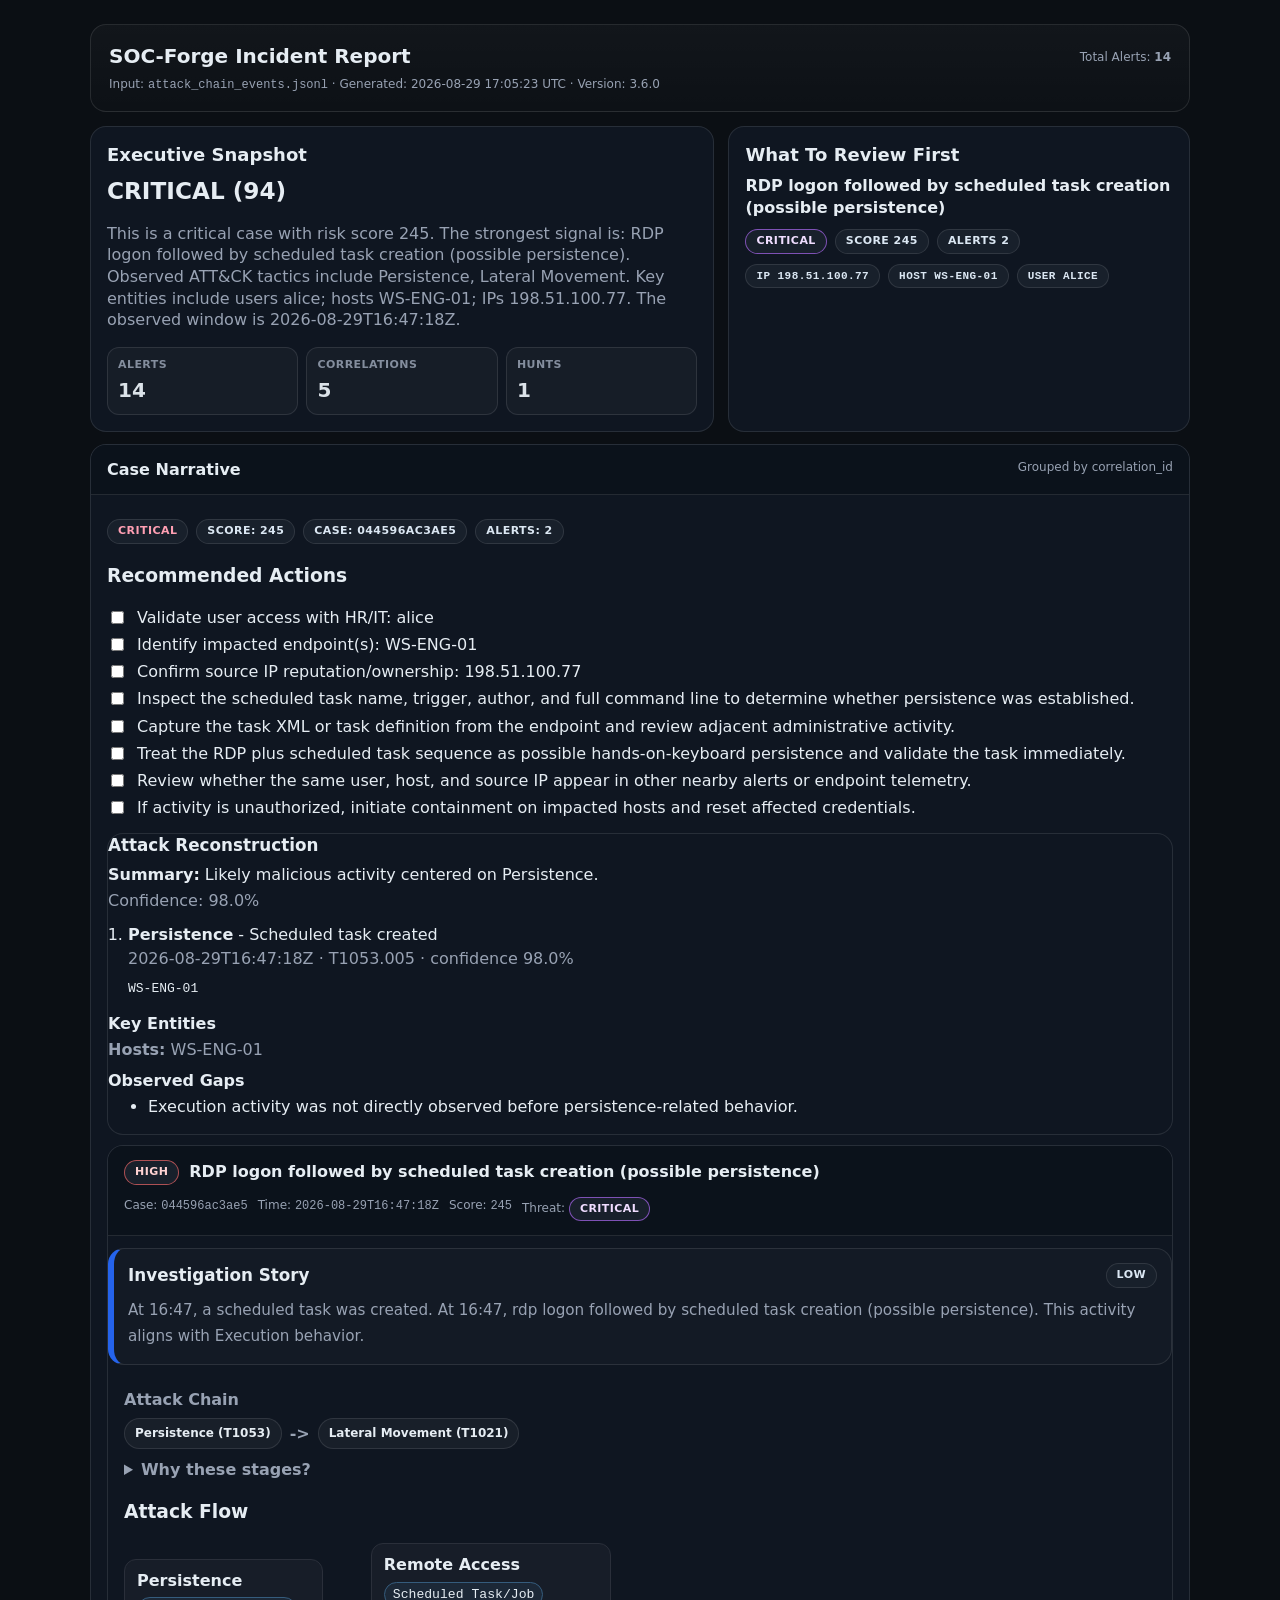
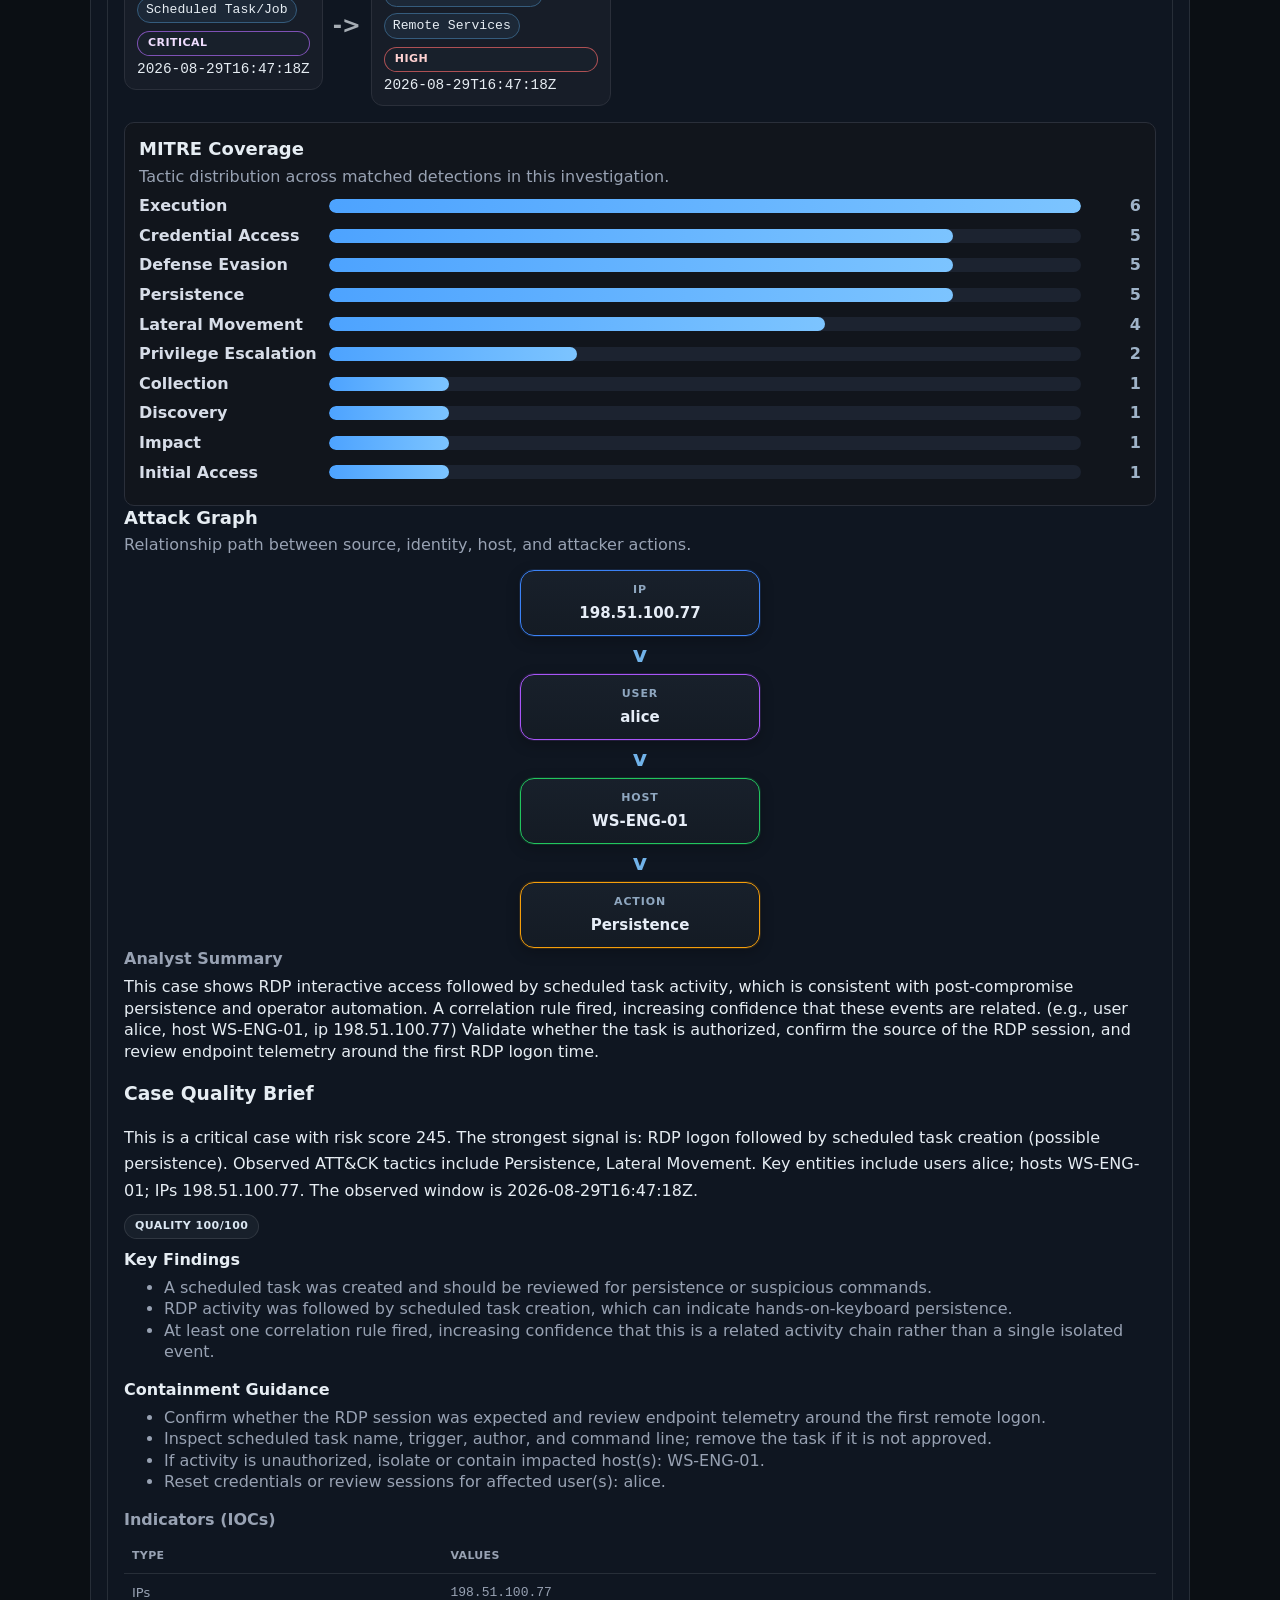
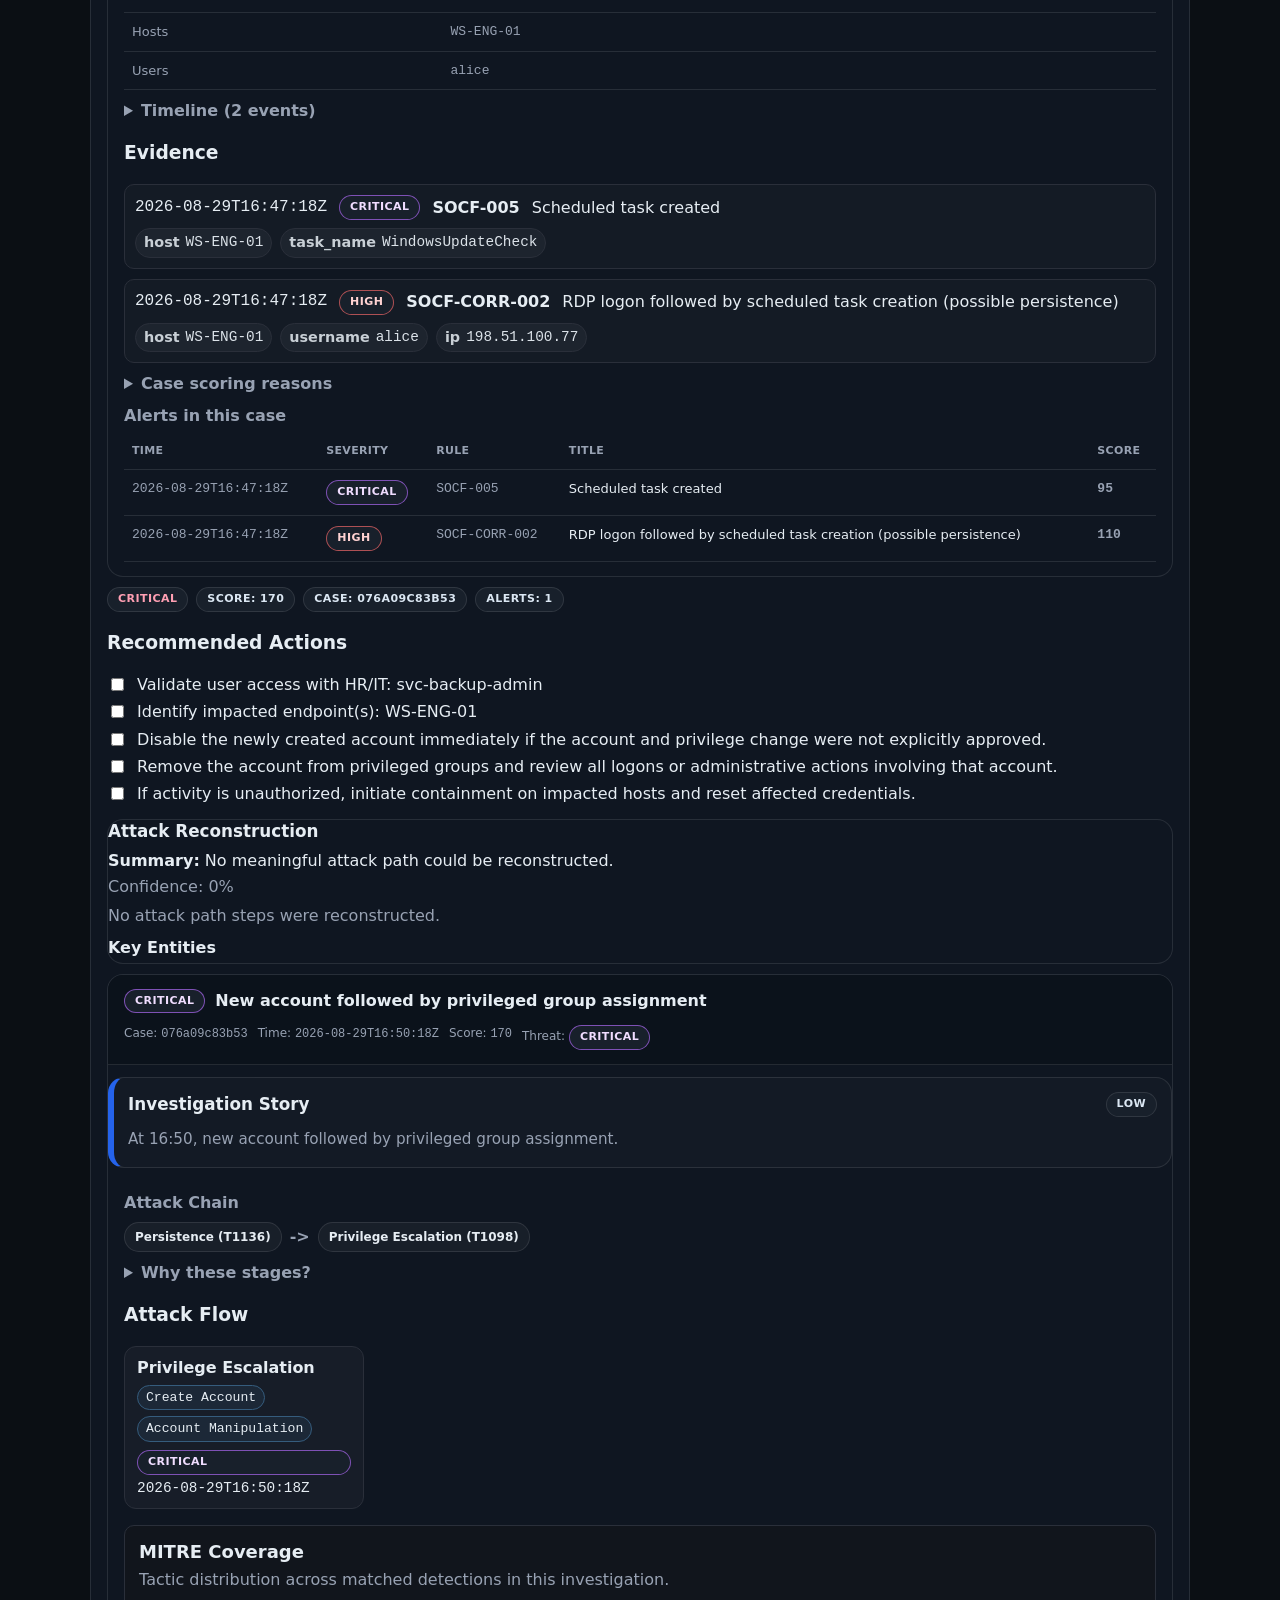
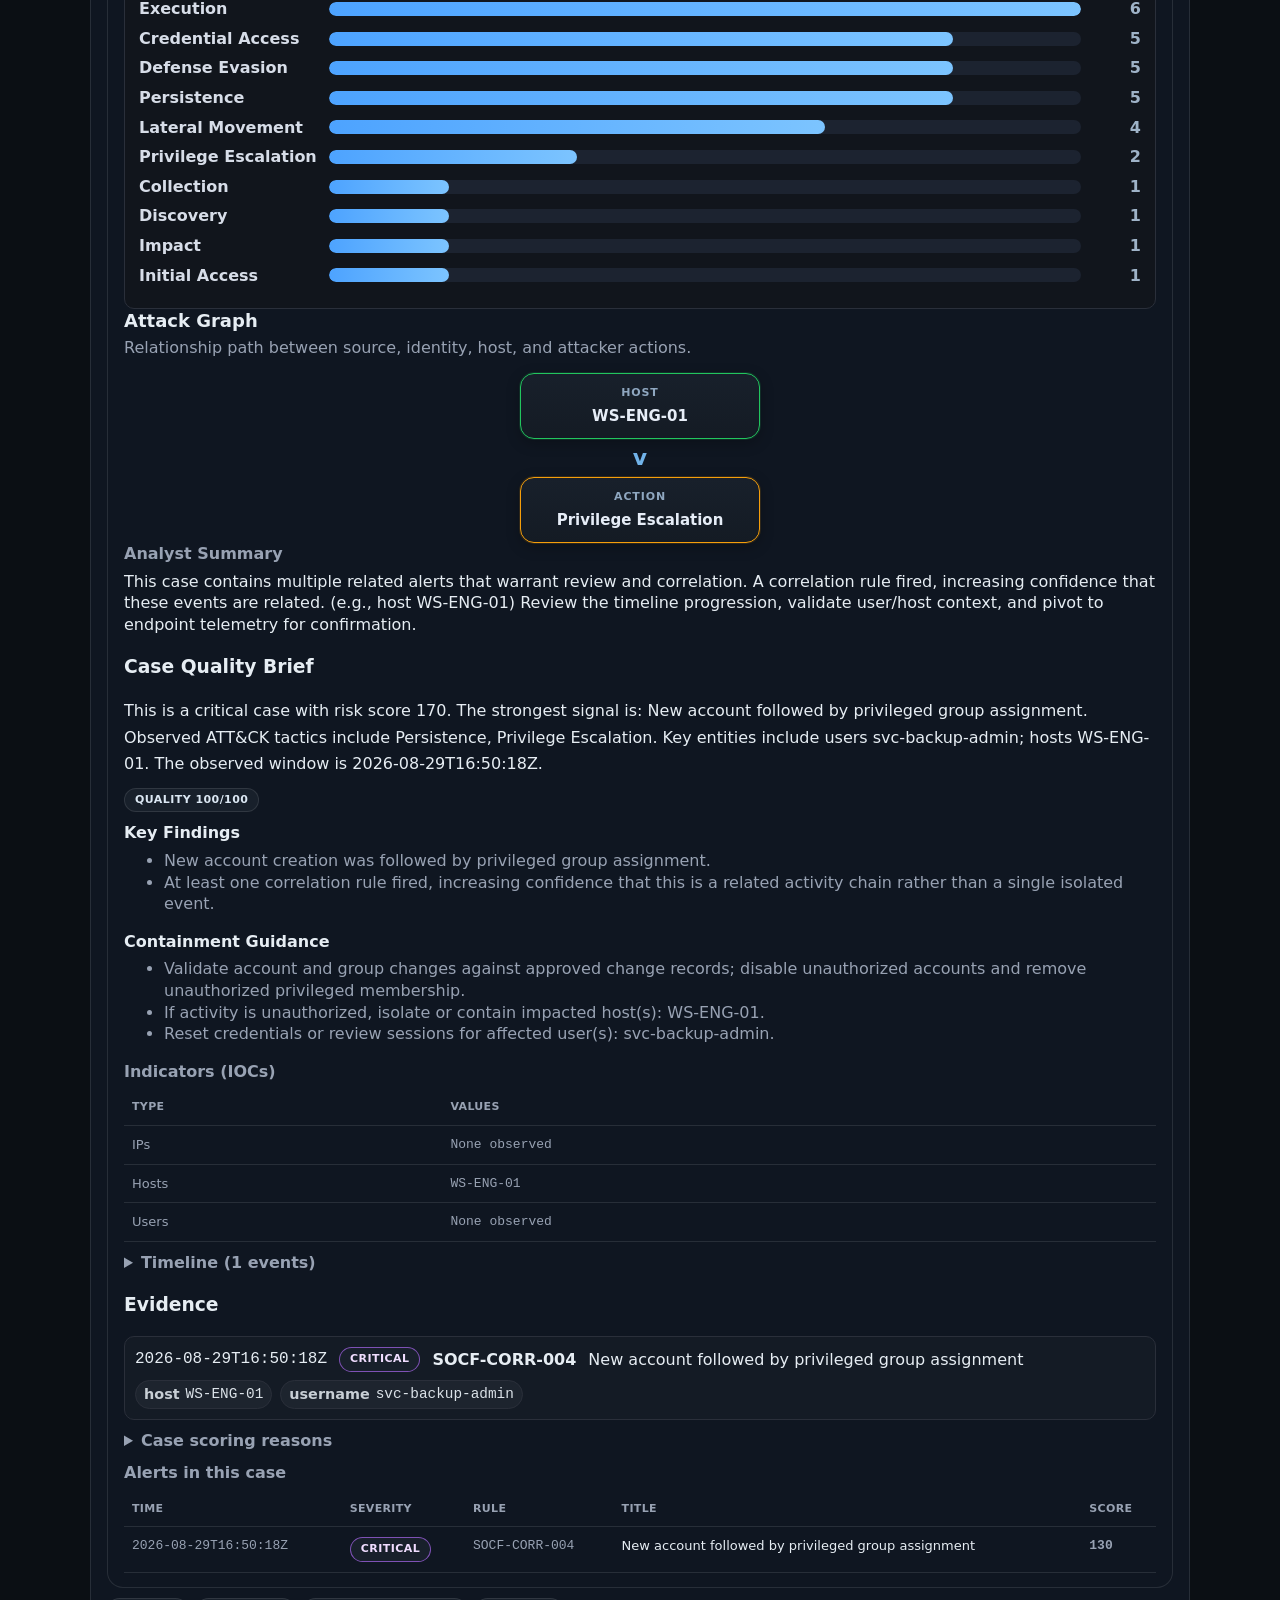
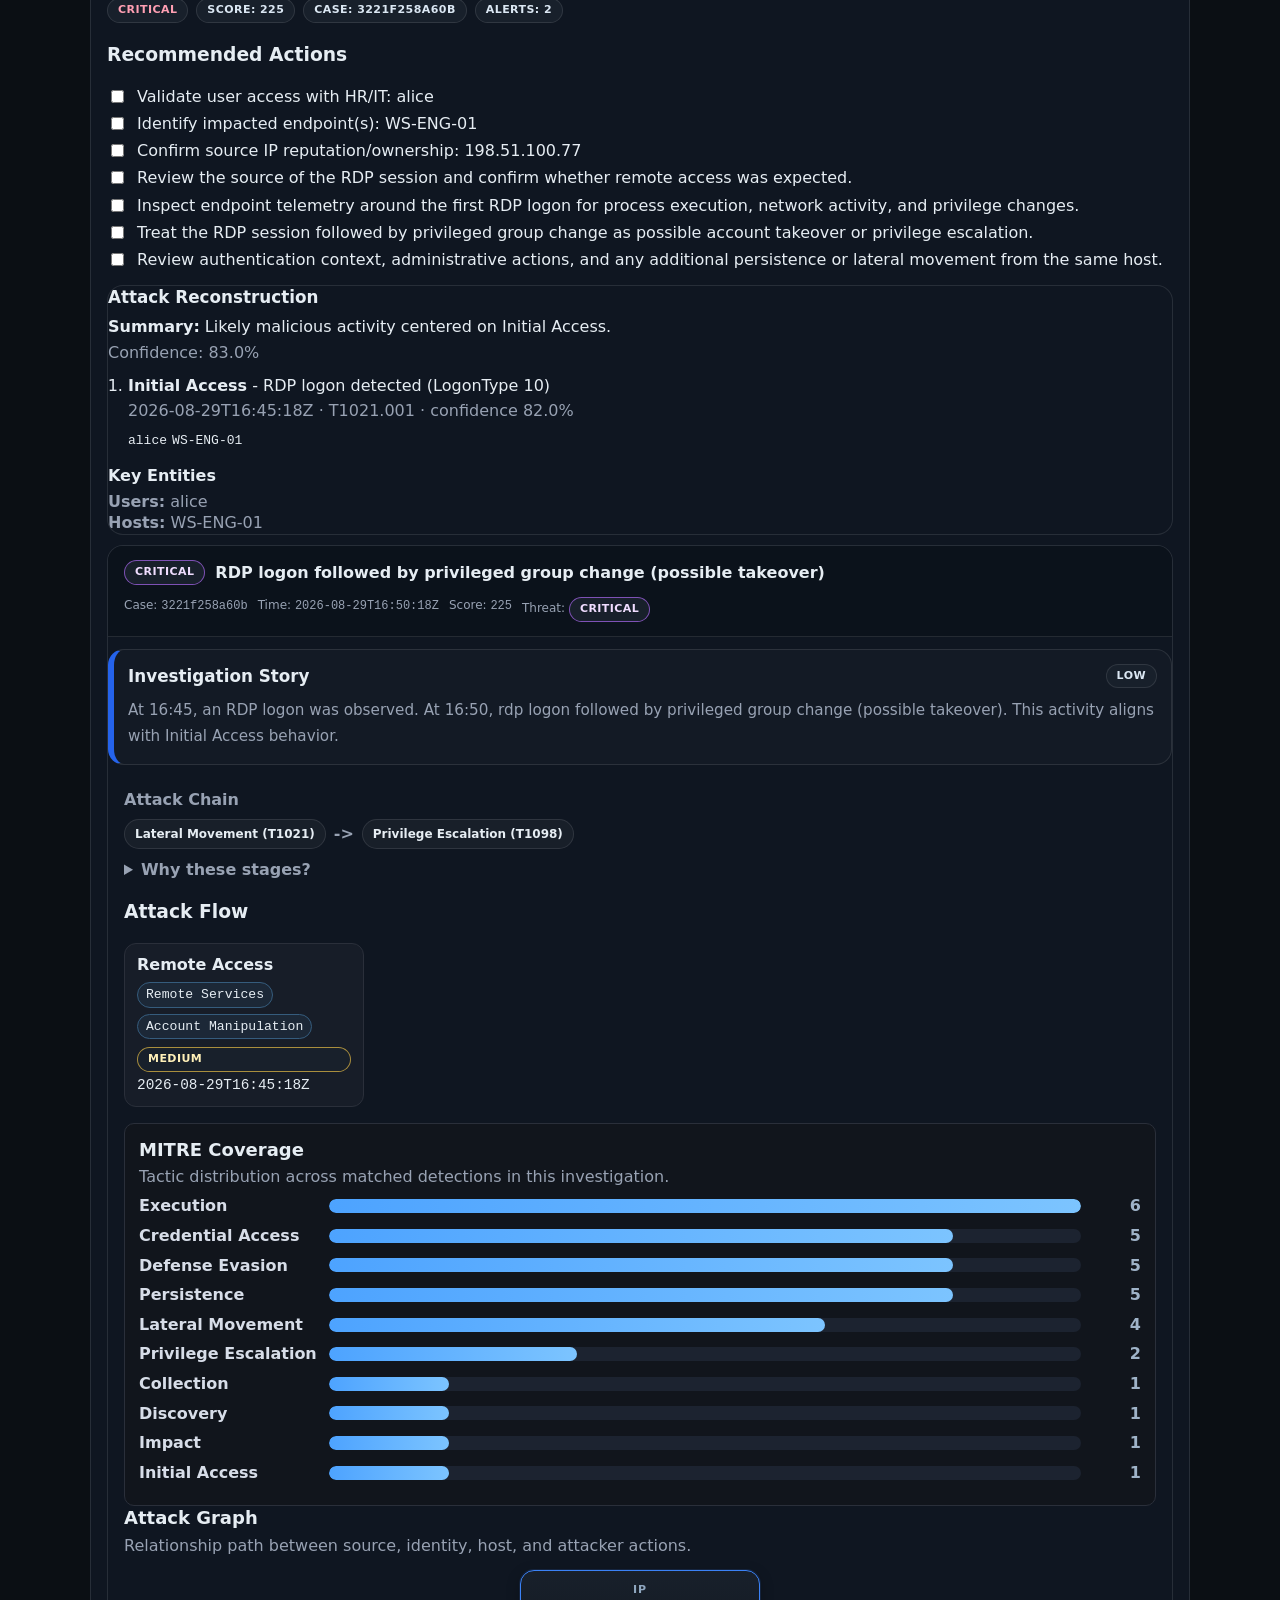
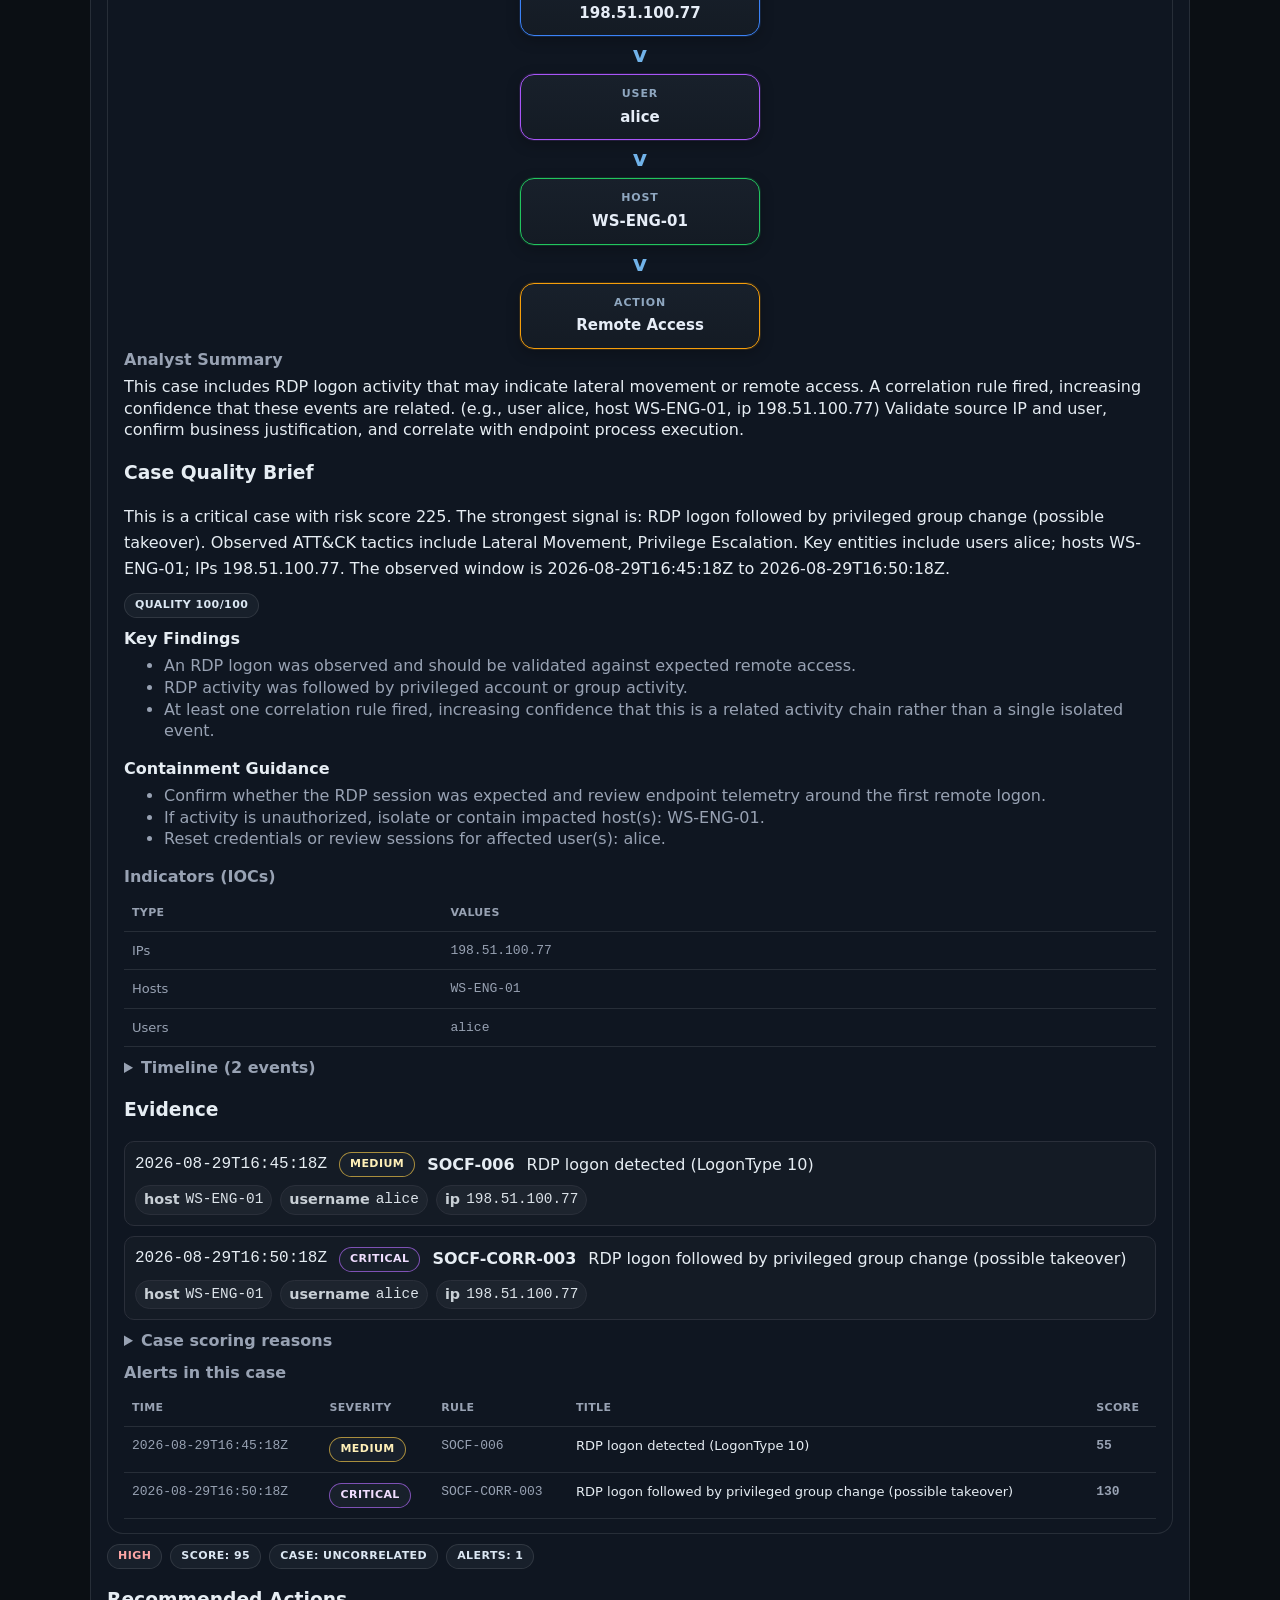
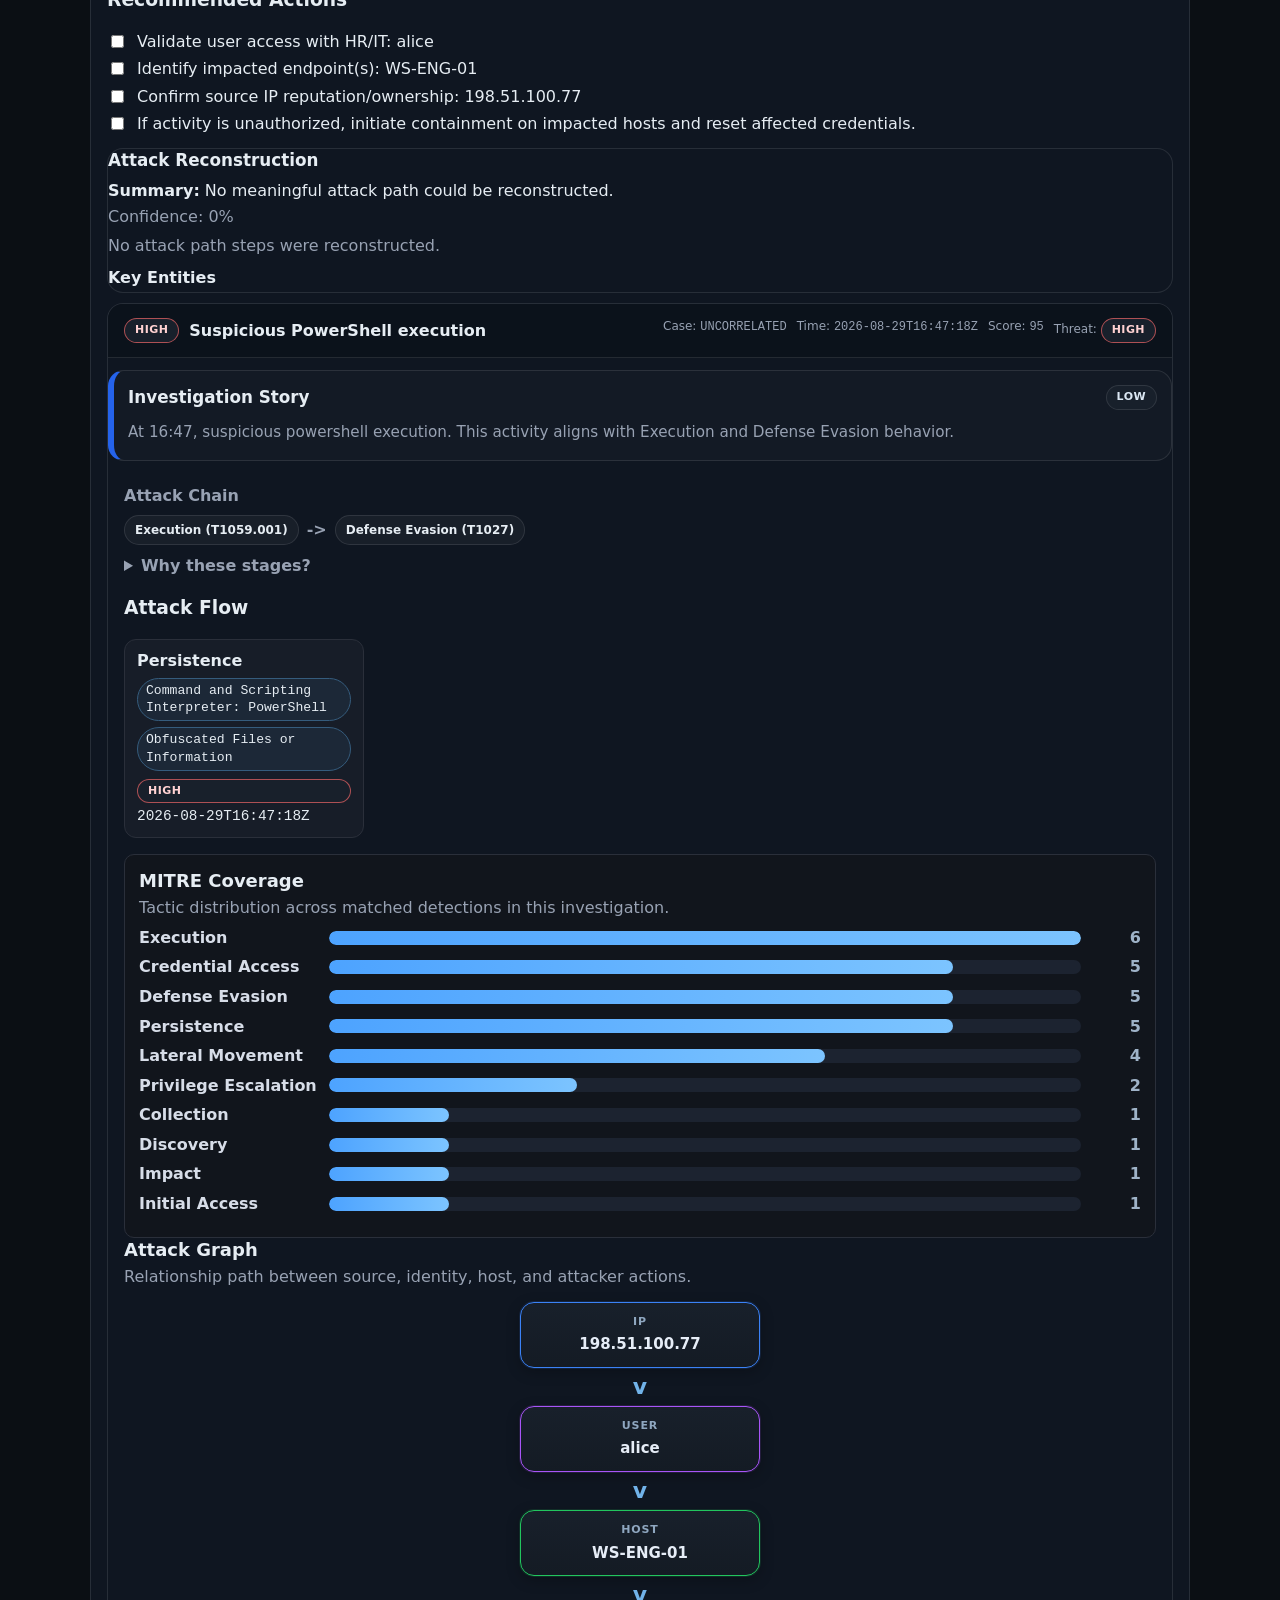
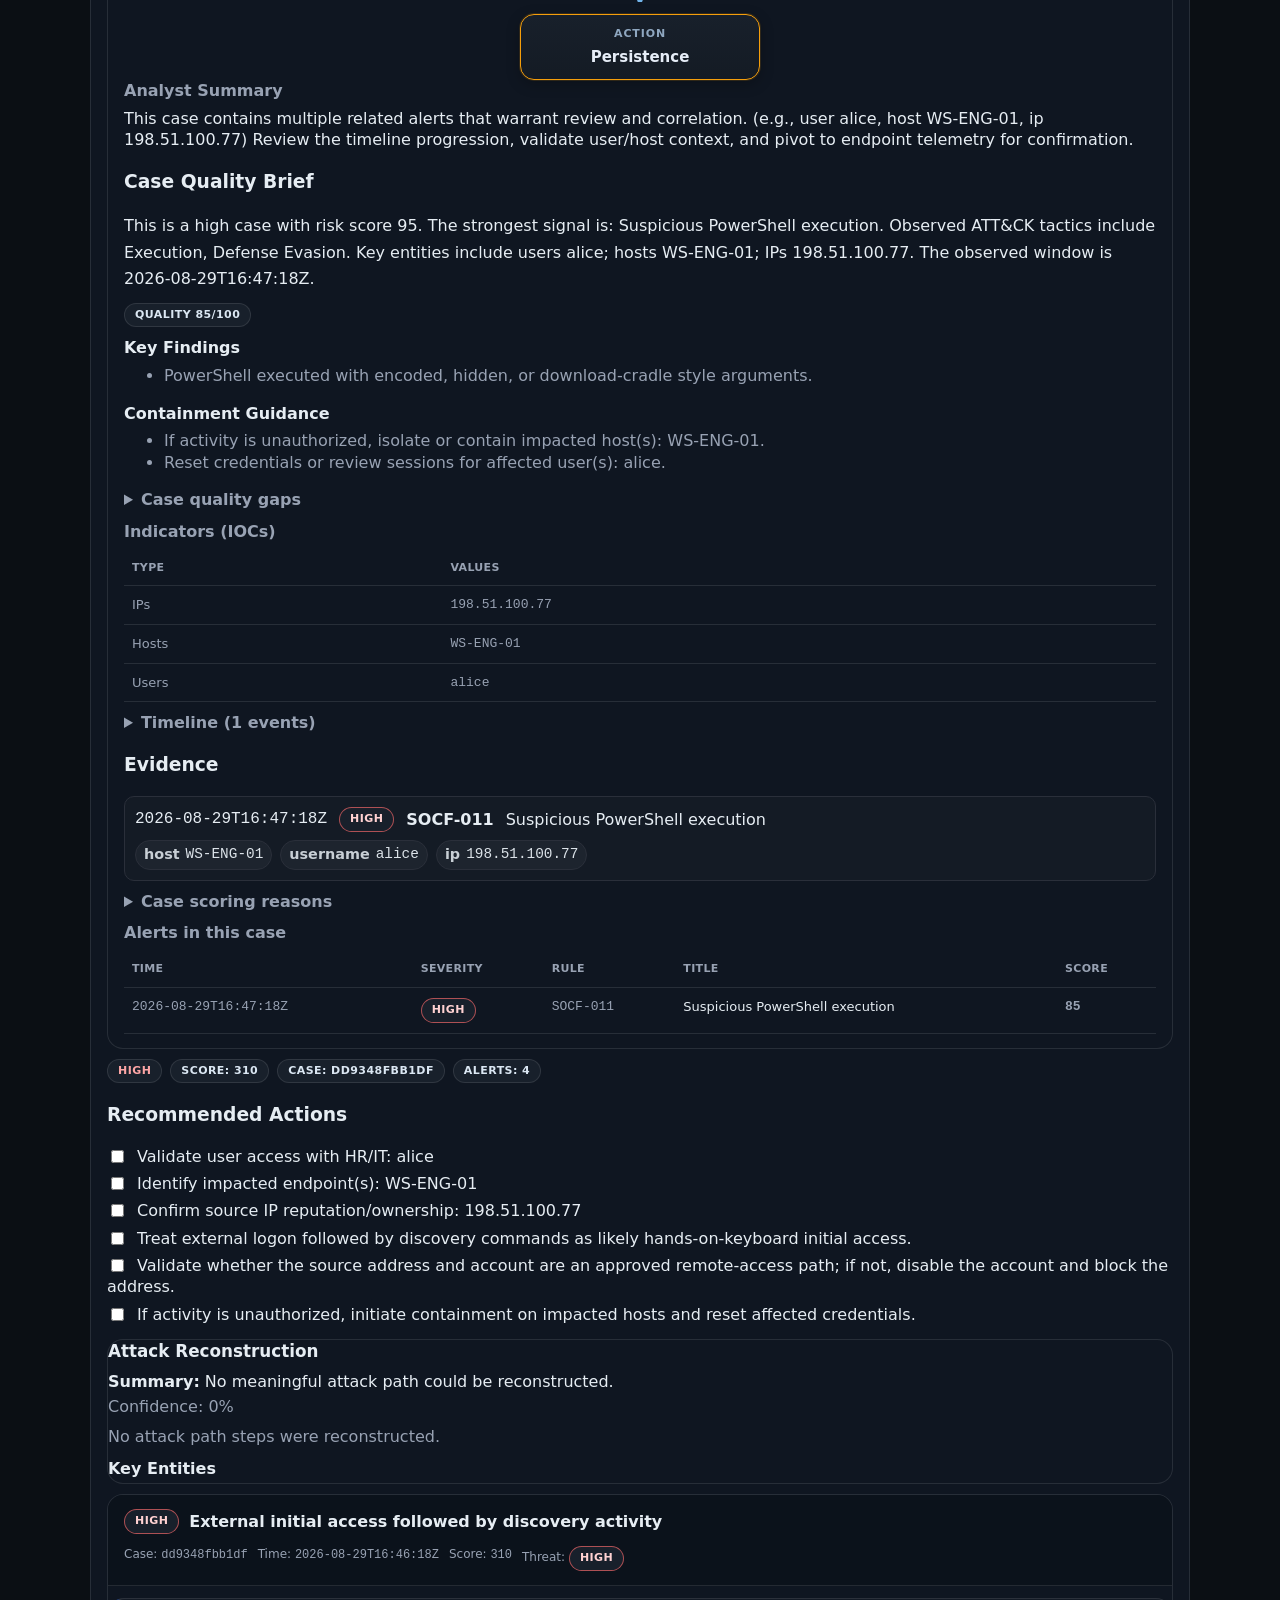
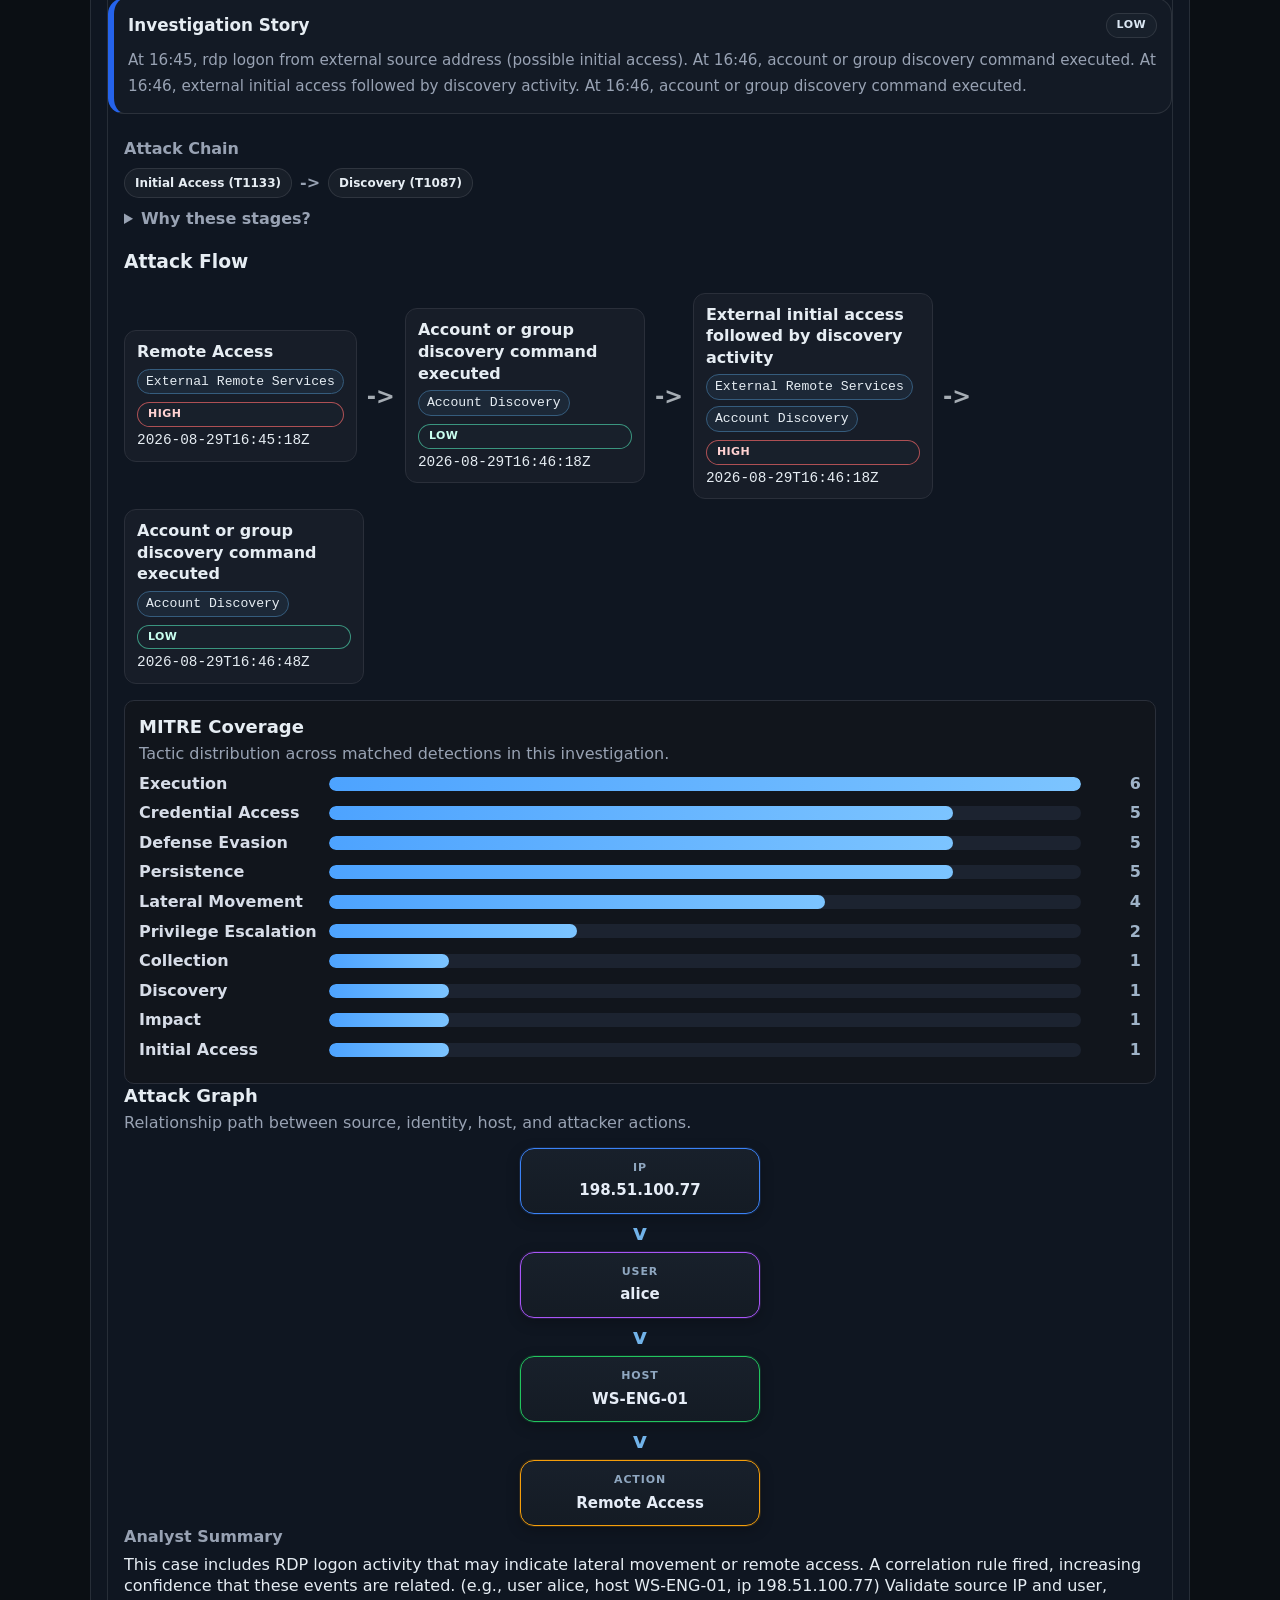
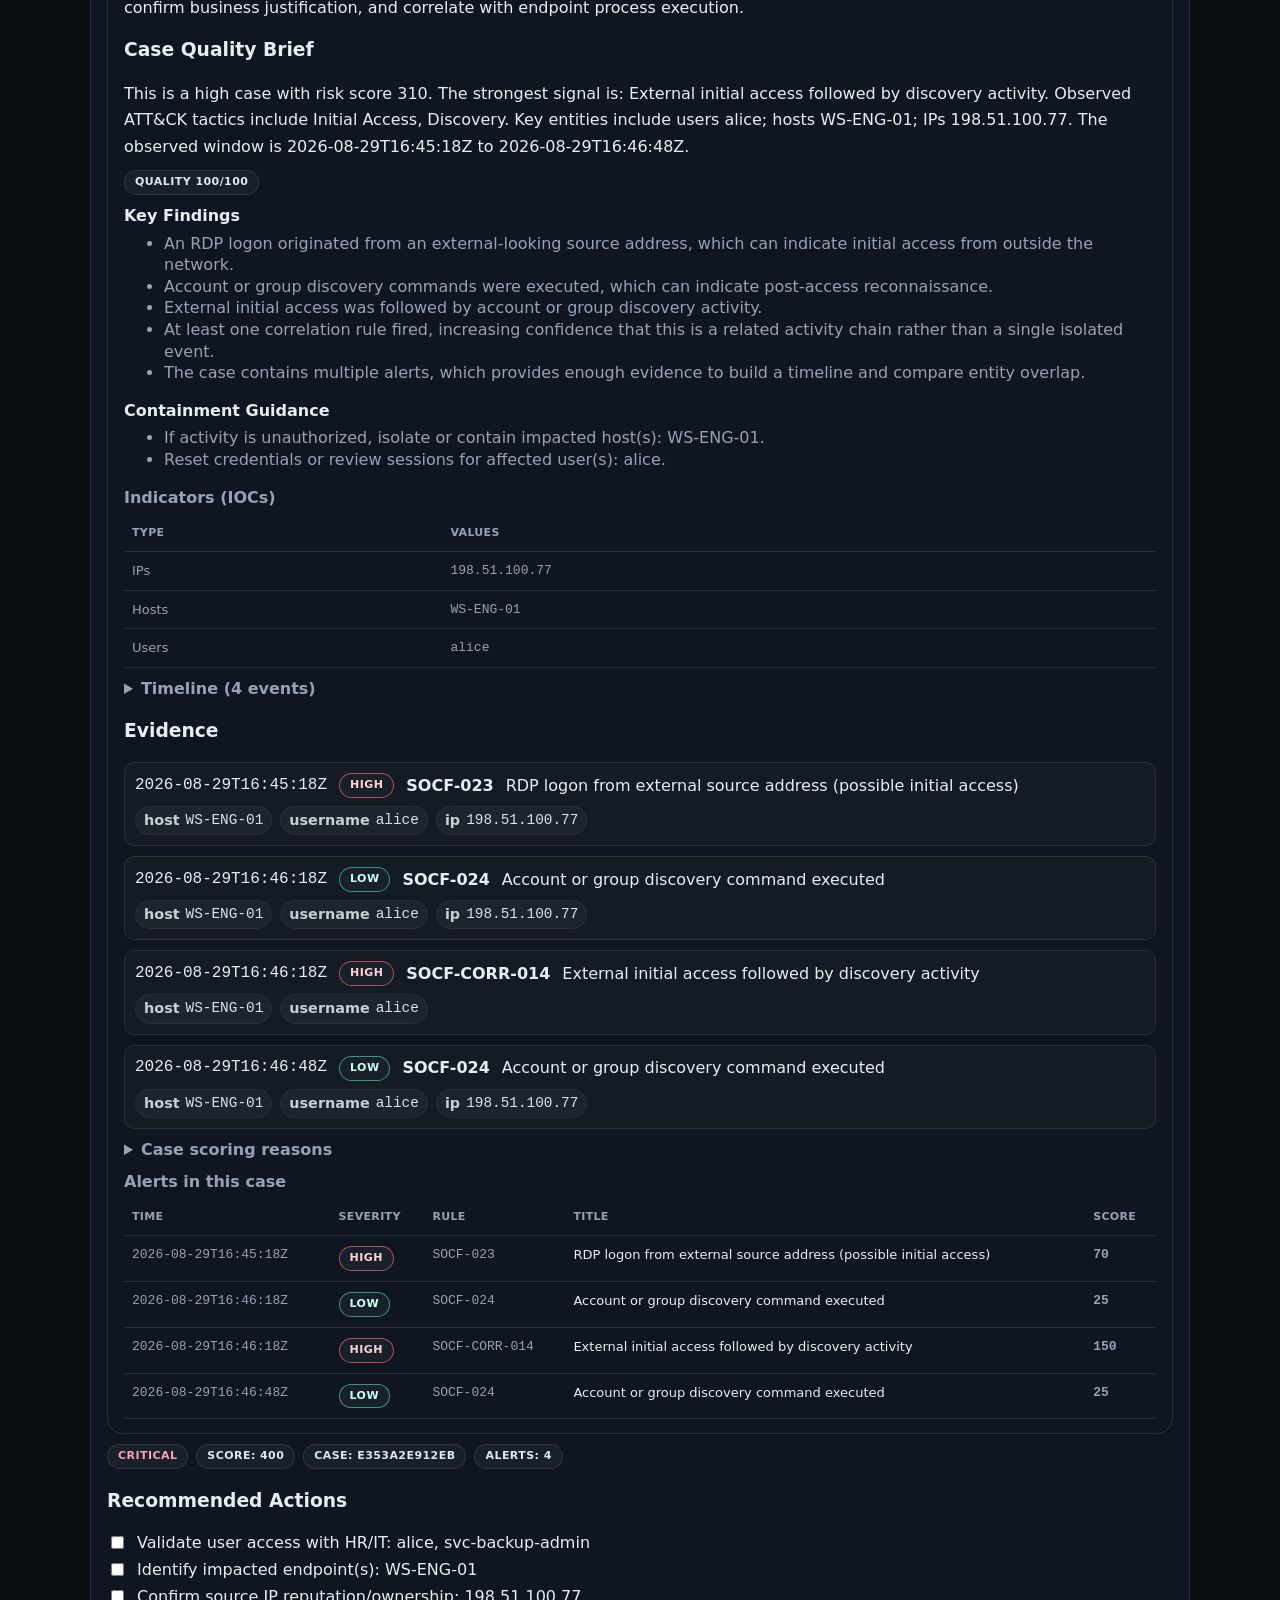
==== commit 601eb93a: "feat(detection): add Initial Access and Discovery rules, extend Attack Chain demo Closes a real ATT&" ====
--- a/samples/attack_chain_demo/report.html
+++ b/samples/attack_chain_demo/report.html
@@ -420,6 +420,74 @@
     .hidden{display:none;}
     details{margin-top:10px;}
     details summary{cursor:pointer;color:var(--muted);font-weight:800;}
+    .executive-snapshot{
+      display:grid;
+      grid-template-columns:minmax(0,1.15fr) minmax(280px,0.85fr);
+      gap:14px;
+      margin-top:14px;
+    }
+    .snapshot-panel{
+      border:1px solid var(--border);
+      background:var(--panel);
+      border-radius:16px;
+      padding:16px;
+    }
+    .snapshot-title{
+      font-size:18px;
+      font-weight:900;
+      margin-bottom:8px;
+    }
+    .snapshot-grid{
+      display:grid;
+      grid-template-columns:repeat(3,minmax(90px,1fr));
+      gap:8px;
+      margin-top:12px;
+    }
+    .snapshot-metric{
+      border:1px solid var(--border);
+      background:rgba(255,255,255,0.03);
+      border-radius:12px;
+      padding:10px;
+    }
+    .snapshot-metric .k{
+      font-size:11px;
+      color:var(--muted);
+      text-transform:uppercase;
+      letter-spacing:0.04em;
+      font-weight:800;
+    }
+    .snapshot-metric .v{
+      font-size:20px;
+      font-weight:900;
+      margin-top:4px;
+    }
+    .snapshot-list{
+      display:flex;
+      flex-wrap:wrap;
+      gap:8px;
+      margin-top:10px;
+    }
+    .appendix{
+      margin-top:14px;
+      border:1px solid var(--border);
+      background:rgba(255,255,255,0.025);
+      border-radius:16px;
+      padding:12px 14px;
+    }
+    .appendix > summary{
+      cursor:pointer;
+      color:var(--text);
+      font-weight:900;
+    }
+    .appendix-note{
+      margin-top:6px;
+      color:var(--muted);
+      font-size:13px;
+    }
+    @media (max-width: 900px){
+      .executive-snapshot{grid-template-columns:1fr;}
+      .snapshot-grid{grid-template-columns:1fr;}
+    }
     .footer{margin-top:18px;color:var(--muted);font-size:12px;text-align:center;}
   </style>
 </head>
@@ -430,21 +498,4361 @@
 
   <div class="header">
     <div>
-      <div class="title">SOC-Forge Report</div>
+      <div class="title">SOC-Forge Incident Report</div>
       <div class="meta">
-        Input: <span class="mono">attack_chain_events.jsonl</span> &middot; Generated: 2026-07-16 17:42:56 UTC &middot; Version: 0.5.0
+        Input: <span class="mono">attack_chain_events.jsonl</span> &middot; Generated: 2026-08-29 17:05:23 UTC &middot; Version: 3.6.0
       </div>
     </div>
     <div class="meta">
-      Total Alerts: <strong>9</strong>
+      Total Alerts: <strong>14</strong>
     </div>
   </div>
 
+  
+  
+  
+  
+  
+  
+
+  <div class="executive-snapshot">
+    <section class="snapshot-panel">
+      <div class="snapshot-title">Executive Snapshot</div>
+      <div style="font-size:1.45rem; font-weight:900;">
+        CRITICAL (94)
+      </div>
+      <p class="muted">
+        
+          This is a critical case with risk score 245. The strongest signal is: RDP logon followed by scheduled task creation (possible persistence). Observed ATT&CK tactics include Persistence, Lateral Movement. Key entities include users alice; hosts WS-ENG-01; IPs 198.51.100.77. The observed window is 2026-08-29T16:47:18Z.
+        
+      </p>
+      <div class="snapshot-grid">
+        <div class="snapshot-metric"><div class="k">Alerts</div><div class="v">14</div></div>
+        <div class="snapshot-metric"><div class="k">Correlations</div><div class="v">5</div></div>
+        <div class="snapshot-metric"><div class="k">Hunts</div><div class="v">1</div></div>
+      </div>
+    </section>
+
+    <section class="snapshot-panel">
+      <div class="snapshot-title">What To Review First</div>
+      
+        <div><strong>RDP logon followed by scheduled task creation (possible persistence)</strong></div>
+        <div class="case-meta">
+          <span class="badge critical">critical</span>
+          <span class="badge">Score 245</span>
+          <span class="badge">Alerts 2</span>
+        </div>
+        <div class="snapshot-list">
+          <span class="badge mono">IP 198.51.100.77</span>
+          <span class="badge mono">Host WS-ENG-01</span>
+          <span class="badge mono">User alice</span>
+        </div>
+      
+    </section>
+  </div>
+
+  
+
+    
+      <div class="card">
+        <div class="card-head">
+          <div class="h">
+            <div class="left"><strong>Case Narrative</strong></div>
+            <div class="right"><span class="muted">Grouped by correlation_id</span></div>
+          </div>
+        </div>
+        <div class="card-body">
+
+
+          
+            
+            
+            
+
+            <div class="case-meta">
+            <span class="badge badge-critical">
+              CRITICAL
+            </span>
+            <span class="badge">Score: 245</span>
+            <span class="badge">Case: 044596ac3ae5</span>
+            <span class="badge">Alerts: 2</span>
+          </div>
+
+            
+            
+              <div class="case-section">
+                <h3>Recommended Actions</h3>
+                <ul class="checklist">
+                  
+                    <li>
+                      <label>
+                        <input type="checkbox" />
+                        <span>Validate user access with HR/IT: alice</span>
+                      </label>
+                    </li>
+                  
+                    <li>
+                      <label>
+                        <input type="checkbox" />
+                        <span>Identify impacted endpoint(s): WS-ENG-01</span>
+                      </label>
+                    </li>
+                  
+                    <li>
+                      <label>
+                        <input type="checkbox" />
+                        <span>Confirm source IP reputation/ownership: 198.51.100.77</span>
+                      </label>
+                    </li>
+                  
+                    <li>
+                      <label>
+                        <input type="checkbox" />
+                        <span>Inspect the scheduled task name, trigger, author, and full command line to determine whether persistence was established.</span>
+                      </label>
+                    </li>
+                  
+                    <li>
+                      <label>
+                        <input type="checkbox" />
+                        <span>Capture the task XML or task definition from the endpoint and review adjacent administrative activity.</span>
+                      </label>
+                    </li>
+                  
+                    <li>
+                      <label>
+                        <input type="checkbox" />
+                        <span>Treat the RDP plus scheduled task sequence as possible hands-on-keyboard persistence and validate the task immediately.</span>
+                      </label>
+                    </li>
+                  
+                    <li>
+                      <label>
+                        <input type="checkbox" />
+                        <span>Review whether the same user, host, and source IP appear in other nearby alerts or endpoint telemetry.</span>
+                      </label>
+                    </li>
+                  
+                    <li>
+                      <label>
+                        <input type="checkbox" />
+                        <span>If activity is unauthorized, initiate containment on impacted hosts and reset affected credentials.</span>
+                      </label>
+                    </li>
+                  
+                </ul>
+              </div>
+            
+
+            
+            
+              <div class="card" style="margin-top:14px;">
+                <div style="font-weight:900; font-size:1.05rem;">Attack Reconstruction</div>
+
+                <div style="margin-top:8px;">
+                  <strong>Summary:</strong> Likely malicious activity centered on Persistence.
+                </div>
+
+                <div class="muted" style="margin-top:4px;">
+                  Confidence:
+                  98.0%
+                </div>
+
+                
+                
+                  <ol style="margin-top:12px; padding-left:20px;">
+                    
+                      <li style="margin-bottom:12px;">
+                        <div>
+                          <strong>Persistence</strong>
+                          - Scheduled task created
+                          
+                        </div>
+
+                        <div class="muted" style="margin-top:3px;">
+                          2026-08-29T16:47:18Z
+                          
+                            &middot; T1053.005
+                          
+                          
+                            &middot; confidence 98.0%
+                          
+                        </div>
+
+                        
+                        
+                          <div style="margin-top:6px;">
+                            
+                            
+                            
+                              <code>WS-ENG-01</code>
+                            
+                          </div>
+                        
+
+                        
+                        
+                      </li>
+                    
+                  </ol>
+                
+
+                
+                
+
+                
+                
+                  <div style="margin-top:10px;">
+                    <div style="font-weight:700;">Key Entities</div>
+                    <div class="muted" style="margin-top:4px;">
+                      
+                      
+                      
+                        <strong>Hosts:</strong> WS-ENG-01
+                      
+                    </div>
+                  </div>
+                
+
+                
+                
+                  <div style="margin-top:10px;">
+                    <div style="font-weight:700;">Observed Gaps</div>
+                    <ul style="margin-top:4px;">
+                      
+                        <li>Execution activity was not directly observed before persistence-related behavior.</li>
+                      
+                    </ul>
+                  </div>
+                
+
+                
+                
+              </div>
+            
+
+            
+            
+
+            <div class="card case-card" style="margin:10px 0;">
+              <div class="card-head">
+                <div class="h">
+                  <div class="left">
+                    <span class="badge high">high</span>
+                    <strong>RDP logon followed by scheduled task creation (possible persistence)</strong>
+                  </div>
+                  <div class="right">
+                    <span>Case: <span class="mono">044596ac3ae5</span></span>
+                    <span>Time: <span class="mono">2026-08-29T16:47:18Z</span></span>
+                    <span>Score: <span class="mono">245</span></span>
+                    <span>Threat: <span class="badge critical">critical</span></span>
+                  </div>
+                </div>
+              </div>
+
+              
+                
+
+                
+                  
+                
+
+                <div class="card" style="
+                  margin-top:12px;
+                  padding:14px;
+                  border-left: 6px solid #2563eb;
+                  background: rgba(255,255,255,0.02);
+                ">
+                  <div style="display:flex; justify-content:space-between; align-items:center;">
+                    <div style="font-weight:900; font-size:1.05rem;">
+                      Investigation Story
+                    </div>
+                    <div class="badge">LOW</div>
+                  </div>
+
+                  <div class="muted" style="margin-top:10px; line-height:1.7; font-size:0.95rem;">
+                    At 16:47, a scheduled task was created. At 16:47, rdp logon followed by scheduled task creation (possible persistence). This activity aligns with Execution behavior.
+                  </div>
+                </div>
+              
+
+              <div class="card-body">
+                
+                
+                
+                
+                  <div style="margin-top:10px;">
+                    <div class="muted" style="font-weight:900;">Attack Chain</div>
+
+                    <div class="chain">
+                      
+                        <span class="node">Persistence (T1053)</span>
+                        <span class="arrow">-></span>
+                      
+                        <span class="node">Lateral Movement (T1021)</span>
+                        
+                      
+                    </div>
+
+                    <details>
+                      <summary>Why these stages?</summary>
+                      <table>
+                        <thead>
+                          <tr>
+                            <th>Tactic</th>
+                            <th>First Seen</th>
+                            <th>Description</th>
+                            <th>Evidence</th>
+                          </tr>
+                        </thead>
+                        <tbody>
+                          
+                            
+                            <tr>
+                              <td class="muted"><strong>Persistence (T1053)</strong></td>
+                              <td class="mono muted">2026-08-29T16:47:18Z</td>
+                              <td class="muted">The activity suggests a mechanism intended to survive reboots or maintain access.</td>
+                              <td>
+                                
+                                
+                                  <ul style="margin:0; padding-left:18px;">
+                                    
+                                      <li class="muted">
+                                        <span class="mono">2026-08-29T16:47:18Z</span> -
+                                        <span class="mono">SOCF-005</span> -
+                                        Scheduled task created
+                                      </li>
+                                    
+                                      <li class="muted">
+                                        <span class="mono">2026-08-29T16:47:18Z</span> -
+                                        <span class="mono">SOCF-CORR-002</span> -
+                                        RDP logon followed by scheduled task creation (possible persistence)
+                                      </li>
+                                    
+                                  </ul>
+                                
+                              </td>
+                            </tr>
+                          
+                            
+                            <tr>
+                              <td class="muted"><strong>Lateral Movement (T1021)</strong></td>
+                              <td class="mono muted">2026-08-29T16:47:18Z</td>
+                              <td class="muted">The activity suggests movement from one host or account context to another.</td>
+                              <td>
+                                
+                                
+                                  <ul style="margin:0; padding-left:18px;">
+                                    
+                                      <li class="muted">
+                                        <span class="mono">2026-08-29T16:47:18Z</span> -
+                                        <span class="mono">SOCF-CORR-002</span> -
+                                        RDP logon followed by scheduled task creation (possible persistence)
+                                      </li>
+                                    
+                                  </ul>
+                                
+                              </td>
+                            </tr>
+                          
+                        </tbody>
+                      </table>
+                    </details>
+                  </div>
+                
+                
+                  <div class="case-section">
+                    <h3>Attack Flow</h3>
+                    <div class="attack-flow">
+                      
+                        <div class="flow-step">
+                          <div class="flow-label">Persistence</div>
+
+                          
+                            <div class="flow-mitre">
+                              
+                                <span class="mitre-tag mono">Scheduled Task/Job</span>
+                              
+                            </div>
+                          
+
+                          <div class="flow-meta">
+                            <span class="badge critical">critical</span>
+                            <span class="mono">2026-08-29T16:47:18Z</span>
+                          </div>
+                        </div>
+
+                        
+                          <div class="flow-arrow">-></div>
+                        
+                      
+                        <div class="flow-step">
+                          <div class="flow-label">Remote Access</div>
+
+                          
+                            <div class="flow-mitre">
+                              
+                                <span class="mitre-tag mono">Scheduled Task/Job</span>
+                              
+                                <span class="mitre-tag mono">Remote Services</span>
+                              
+                            </div>
+                          
+
+                          <div class="flow-meta">
+                            <span class="badge high">high</span>
+                            <span class="mono">2026-08-29T16:47:18Z</span>
+                          </div>
+                        </div>
+
+                        
+                      
+                    </div>
+                  </div>
+                
+
+                
+                  <div class="mitre-panel">
+                    <div style="font-weight:900; font-size:18px;">MITRE Coverage</div>
+                    <div class="muted" style="margin-top:4px;">
+                      Tactic distribution across matched detections in this investigation.
+                    </div>
+
+                    
+
+                    
+                      
+                      <div class="mitre-row">
+                        <div class="mitre-label">Execution</div>
+                        <div class="mitre-bar-wrap">
+                          <div class="mitre-bar" style="width: 100%;"></div>
+                        </div>
+                        <div class="mitre-count">6</div>
+                      </div>
+                    
+                      
+                      <div class="mitre-row">
+                        <div class="mitre-label">Credential Access</div>
+                        <div class="mitre-bar-wrap">
+                          <div class="mitre-bar" style="width: 83%;"></div>
+                        </div>
+                        <div class="mitre-count">5</div>
+                      </div>
+                    
+                      
+                      <div class="mitre-row">
+                        <div class="mitre-label">Defense Evasion</div>
+                        <div class="mitre-bar-wrap">
+                          <div class="mitre-bar" style="width: 83%;"></div>
+                        </div>
+                        <div class="mitre-count">5</div>
+                      </div>
+                    
+                      
+                      <div class="mitre-row">
+                        <div class="mitre-label">Persistence</div>
+                        <div class="mitre-bar-wrap">
+                          <div class="mitre-bar" style="width: 83%;"></div>
+                        </div>
+                        <div class="mitre-count">5</div>
+                      </div>
+                    
+                      
+                      <div class="mitre-row">
+                        <div class="mitre-label">Lateral Movement</div>
+                        <div class="mitre-bar-wrap">
+                          <div class="mitre-bar" style="width: 66%;"></div>
+                        </div>
+                        <div class="mitre-count">4</div>
+                      </div>
+                    
+                      
+                      <div class="mitre-row">
+                        <div class="mitre-label">Privilege Escalation</div>
+                        <div class="mitre-bar-wrap">
+                          <div class="mitre-bar" style="width: 33%;"></div>
+                        </div>
+                        <div class="mitre-count">2</div>
+                      </div>
+                    
+                      
+                      <div class="mitre-row">
+                        <div class="mitre-label">Collection</div>
+                        <div class="mitre-bar-wrap">
+                          <div class="mitre-bar" style="width: 16%;"></div>
+                        </div>
+                        <div class="mitre-count">1</div>
+                      </div>
+                    
+                      
+                      <div class="mitre-row">
+                        <div class="mitre-label">Discovery</div>
+                        <div class="mitre-bar-wrap">
+                          <div class="mitre-bar" style="width: 16%;"></div>
+                        </div>
+                        <div class="mitre-count">1</div>
+                      </div>
+                    
+                      
+                      <div class="mitre-row">
+                        <div class="mitre-label">Impact</div>
+                        <div class="mitre-bar-wrap">
+                          <div class="mitre-bar" style="width: 16%;"></div>
+                        </div>
+                        <div class="mitre-count">1</div>
+                      </div>
+                    
+                      
+                      <div class="mitre-row">
+                        <div class="mitre-label">Initial Access</div>
+                        <div class="mitre-bar-wrap">
+                          <div class="mitre-bar" style="width: 16%;"></div>
+                        </div>
+                        <div class="mitre-count">1</div>
+                      </div>
+                    
+                  </div>
+                
+
+
+                
+
+                
+                  <div class="panel">
+                    <div style="font-weight:900; font-size:18px;">Attack Graph</div>
+                    <div class="muted" style="margin-top:4px;">
+                      Relationship path between source, identity, host, and attacker actions.
+                    </div>
+
+                    <div class="investigation-graph">
+                      
+                        <div class="graph-node ip">
+                          <div class="graph-node-kind">IP</div>
+                          <div class="graph-node-value">198.51.100.77</div>
+                        </div>
+                        
+                          <div class="graph-arrow">v</div>
+                        
+                      
+                        <div class="graph-node user">
+                          <div class="graph-node-kind">USER</div>
+                          <div class="graph-node-value">alice</div>
+                        </div>
+                        
+                          <div class="graph-arrow">v</div>
+                        
+                      
+                        <div class="graph-node host">
+                          <div class="graph-node-kind">HOST</div>
+                          <div class="graph-node-value">WS-ENG-01</div>
+                        </div>
+                        
+                          <div class="graph-arrow">v</div>
+                        
+                      
+                        <div class="graph-node action">
+                          <div class="graph-node-kind">ACTION</div>
+                          <div class="graph-node-value">Persistence</div>
+                        </div>
+                        
+                      
+                    </div>
+                  </div>
+                
+
+
+
+                
+                
+                
+                  <div style="margin-bottom:10px;">
+                    <div class="muted" style="font-weight:900;">Analyst Summary</div>
+                    <div style="margin-top:6px;">This case shows RDP interactive access followed by scheduled task activity, which is consistent with post-compromise persistence and operator automation. A correlation rule fired, increasing confidence that these events are related. (e.g., user alice, host WS-ENG-01, ip 198.51.100.77) Validate whether the task is authorized, confirm the source of the RDP session, and review endpoint telemetry around the first RDP logon time.</div>
+                  </div>
+                
+
+                
+                
+                  <div class="case-section" style="margin-top:12px;">
+                    <h3>Case Quality Brief</h3>
+                    
+                      <div style="margin-top:6px; line-height:1.65;">This is a critical case with risk score 245. The strongest signal is: RDP logon followed by scheduled task creation (possible persistence). Observed ATT&CK tactics include Persistence, Lateral Movement. Key entities include users alice; hosts WS-ENG-01; IPs 198.51.100.77. The observed window is 2026-08-29T16:47:18Z.</div>
+                    
+                    <div class="case-meta">
+                      <span class="badge">Quality 100/100</span>
+                    </div>
+
+                    
+                      <div style="margin-top:10px; font-weight:900;">Key Findings</div>
+                      <ul style="margin-top:6px;">
+                        
+                          <li class="muted">A scheduled task was created and should be reviewed for persistence or suspicious commands.</li>
+                        
+                          <li class="muted">RDP activity was followed by scheduled task creation, which can indicate hands-on-keyboard persistence.</li>
+                        
+                          <li class="muted">At least one correlation rule fired, increasing confidence that this is a related activity chain rather than a single isolated event.</li>
+                        
+                      </ul>
+                    
+
+                    
+                      <div style="margin-top:10px; font-weight:900;">Containment Guidance</div>
+                      <ul style="margin-top:6px;">
+                        
+                          <li class="muted">Confirm whether the RDP session was expected and review endpoint telemetry around the first remote logon.</li>
+                        
+                          <li class="muted">Inspect scheduled task name, trigger, author, and command line; remove the task if it is not approved.</li>
+                        
+                          <li class="muted">If activity is unauthorized, isolate or contain impacted host(s): WS-ENG-01.</li>
+                        
+                          <li class="muted">Reset credentials or review sessions for affected user(s): alice.</li>
+                        
+                      </ul>
+                    
+
+                    
+                  </div>
+                
+
+                
+                
+                <div style="margin-top:10px;">
+                  <div class="muted" style="font-weight:900;">Indicators (IOCs)</div>
+                  <table>
+                    <thead><tr><th>Type</th><th>Values</th></tr></thead>
+                    <tbody>
+                      <tr>
+                        <td class="muted">IPs</td>
+                        <td class="mono muted">
+                          
+                          198.51.100.77
+                        </td>
+                      </tr>
+                      <tr>
+                        <td class="muted">Hosts</td>
+                        <td class="mono muted">
+                          
+                          WS-ENG-01
+                        </td>
+                      </tr>
+                      <tr>
+                        <td class="muted">Users</td>
+                        <td class="mono muted">
+                          
+                          alice
+                        </td>
+                      </tr>
+                    </tbody>
+                  </table>
+                </div>
+
+                
+                
+                
+                  <details>
+                    <summary>Timeline (2 events)</summary>
+                    <table>
+                      <thead><tr><th>Timestamp</th><th>Rule</th><th>Title</th><th>Severity</th></tr></thead>
+                      <tbody>
+                        
+                          <tr>
+                            <td class="mono muted">2026-08-29T16:47:18Z</td>
+                            <td class="mono muted">SOCF-005</td>
+                            <td>Scheduled task created</td>
+                            <td><span class="badge critical">critical</span></td>
+                          </tr>
+                        
+                          <tr>
+                            <td class="mono muted">2026-08-29T16:47:18Z</td>
+                            <td class="mono muted">SOCF-CORR-002</td>
+                            <td>RDP logon followed by scheduled task creation (possible persistence)</td>
+                            <td><span class="badge high">high</span></td>
+                          </tr>
+                        
+                      </tbody>
+                    </table>
+                  </details>
+                
+
+                
+                
+                  <div class="case-section">
+                    <h3>Evidence</h3>
+                    <div class="evidence-list">
+                      
+                        <div class="evidence-item">
+                          <div class="evidence-head">
+                            <span class="mono">2026-08-29T16:47:18Z</span>
+                            <span class="badge critical">critical</span>
+                            <strong>SOCF-005</strong>
+                            <span>Scheduled task created</span>
+                          </div>
+
+                          
+                            <div class="evidence-fields">
+                              
+                                <span class="kv">
+                                  <span class="k">host</span>
+                                  <span class="v mono">WS-ENG-01</span>
+                                </span>
+                              
+                                <span class="kv">
+                                  <span class="k">task_name</span>
+                                  <span class="v mono">WindowsUpdateCheck</span>
+                                </span>
+                              
+                            </div>
+                          
+                        </div>
+                      
+                        <div class="evidence-item">
+                          <div class="evidence-head">
+                            <span class="mono">2026-08-29T16:47:18Z</span>
+                            <span class="badge high">high</span>
+                            <strong>SOCF-CORR-002</strong>
+                            <span>RDP logon followed by scheduled task creation (possible persistence)</span>
+                          </div>
+
+                          
+                            <div class="evidence-fields">
+                              
+                                <span class="kv">
+                                  <span class="k">host</span>
+                                  <span class="v mono">WS-ENG-01</span>
+                                </span>
+                              
+                                <span class="kv">
+                                  <span class="k">username</span>
+                                  <span class="v mono">alice</span>
+                                </span>
+                              
+                                <span class="kv">
+                                  <span class="k">ip</span>
+                                  <span class="v mono">198.51.100.77</span>
+                                </span>
+                              
+                            </div>
+                          
+                        </div>
+                      
+                    </div>
+                  </div>
+                
+
+                
+                
+                  <details>
+                    <summary>Case scoring reasons</summary>
+                    <ul>
+                      
+                        <li class="muted">Correlation present (+30)</li>
+                      
+                        <li class="muted">Multi-tactic activity (+10): Persistence, Lateral Movement</li>
+                      
+                    </ul>
+                  </details>
+                
+
+                <div class="muted" style="margin-top:10px;font-weight:900;">Alerts in this case</div>
+                <table>
+                  <thead>
+                    <tr><th>Time</th><th>Severity</th><th>Rule</th><th>Title</th><th>Score</th></tr>
+                  </thead>
+                  <tbody>
+                    
+                      <tr data-sev="critical">
+                        <td class="mono muted">2026-08-29T16:47:18Z</td>
+                        <td><span class="badge critical">critical</span></td>
+                        <td class="mono muted">SOCF-005</td>
+                        <td>Scheduled task created</td>
+                        <td class="mono muted"><strong>95</strong></td>
+                      </tr>
+                    
+                      <tr data-sev="high">
+                        <td class="mono muted">2026-08-29T16:47:18Z</td>
+                        <td><span class="badge high">high</span></td>
+                        <td class="mono muted">SOCF-CORR-002</td>
+                        <td>RDP logon followed by scheduled task creation (possible persistence)</td>
+                        <td class="mono muted"><strong>110</strong></td>
+                      </tr>
+                    
+                  </tbody>
+                </table>
+
+              </div>
+            </div>
+          
+            
+            
+            
+
+            <div class="case-meta">
+            <span class="badge badge-critical">
+              CRITICAL
+            </span>
+            <span class="badge">Score: 170</span>
+            <span class="badge">Case: 076a09c83b53</span>
+            <span class="badge">Alerts: 1</span>
+          </div>
+
+            
+            
+              <div class="case-section">
+                <h3>Recommended Actions</h3>
+                <ul class="checklist">
+                  
+                    <li>
+                      <label>
+                        <input type="checkbox" />
+                        <span>Validate user access with HR/IT: svc-backup-admin</span>
+                      </label>
+                    </li>
+                  
+                    <li>
+                      <label>
+                        <input type="checkbox" />
+                        <span>Identify impacted endpoint(s): WS-ENG-01</span>
+                      </label>
+                    </li>
+                  
+                    <li>
+                      <label>
+                        <input type="checkbox" />
+                        <span>Disable the newly created account immediately if the account and privilege change were not explicitly approved.</span>
+                      </label>
+                    </li>
+                  
+                    <li>
+                      <label>
+                        <input type="checkbox" />
+                        <span>Remove the account from privileged groups and review all logons or administrative actions involving that account.</span>
+                      </label>
+                    </li>
+                  
+                    <li>
+                      <label>
+                        <input type="checkbox" />
+                        <span>If activity is unauthorized, initiate containment on impacted hosts and reset affected credentials.</span>
+                      </label>
+                    </li>
+                  
+                </ul>
+              </div>
+            
+
+            
+            
+              <div class="card" style="margin-top:14px;">
+                <div style="font-weight:900; font-size:1.05rem;">Attack Reconstruction</div>
+
+                <div style="margin-top:8px;">
+                  <strong>Summary:</strong> No meaningful attack path could be reconstructed.
+                </div>
+
+                <div class="muted" style="margin-top:4px;">
+                  Confidence:
+                  0%
+                </div>
+
+                
+                
+                  <div class="muted" style="margin-top:8px;">No attack path steps were reconstructed.</div>
+                
+
+                
+                
+
+                
+                
+                  <div style="margin-top:10px;">
+                    <div style="font-weight:700;">Key Entities</div>
+                    <div class="muted" style="margin-top:4px;">
+                      
+                      
+                      
+                    </div>
+                  </div>
+                
+
+                
+                
+
+                
+                
+              </div>
+            
+
+            
+            
+
+            <div class="card case-card" style="margin:10px 0;">
+              <div class="card-head">
+                <div class="h">
+                  <div class="left">
+                    <span class="badge critical">critical</span>
+                    <strong>New account followed by privileged group assignment</strong>
+                  </div>
+                  <div class="right">
+                    <span>Case: <span class="mono">076a09c83b53</span></span>
+                    <span>Time: <span class="mono">2026-08-29T16:50:18Z</span></span>
+                    <span>Score: <span class="mono">170</span></span>
+                    <span>Threat: <span class="badge critical">critical</span></span>
+                  </div>
+                </div>
+              </div>
+
+              
+                
+
+                
+                  
+                
+
+                <div class="card" style="
+                  margin-top:12px;
+                  padding:14px;
+                  border-left: 6px solid #2563eb;
+                  background: rgba(255,255,255,0.02);
+                ">
+                  <div style="display:flex; justify-content:space-between; align-items:center;">
+                    <div style="font-weight:900; font-size:1.05rem;">
+                      Investigation Story
+                    </div>
+                    <div class="badge">LOW</div>
+                  </div>
+
+                  <div class="muted" style="margin-top:10px; line-height:1.7; font-size:0.95rem;">
+                    At 16:50, new account followed by privileged group assignment.
+                  </div>
+                </div>
+              
+
+              <div class="card-body">
+                
+                
+                
+                
+                  <div style="margin-top:10px;">
+                    <div class="muted" style="font-weight:900;">Attack Chain</div>
+
+                    <div class="chain">
+                      
+                        <span class="node">Persistence (T1136)</span>
+                        <span class="arrow">-></span>
+                      
+                        <span class="node">Privilege Escalation (T1098)</span>
+                        
+                      
+                    </div>
+
+                    <details>
+                      <summary>Why these stages?</summary>
+                      <table>
+                        <thead>
+                          <tr>
+                            <th>Tactic</th>
+                            <th>First Seen</th>
+                            <th>Description</th>
+                            <th>Evidence</th>
+                          </tr>
+                        </thead>
+                        <tbody>
+                          
+                            
+                            <tr>
+                              <td class="muted"><strong>Persistence (T1136)</strong></td>
+                              <td class="mono muted">2026-08-29T16:50:18Z</td>
+                              <td class="muted">The activity suggests a mechanism intended to survive reboots or maintain access.</td>
+                              <td>
+                                
+                                
+                                  <ul style="margin:0; padding-left:18px;">
+                                    
+                                      <li class="muted">
+                                        <span class="mono">2026-08-29T16:50:18Z</span> -
+                                        <span class="mono">SOCF-CORR-004</span> -
+                                        New account followed by privileged group assignment
+                                      </li>
+                                    
+                                  </ul>
+                                
+                              </td>
+                            </tr>
+                          
+                            
+                            <tr>
+                              <td class="muted"><strong>Privilege Escalation (T1098)</strong></td>
+                              <td class="mono muted">2026-08-29T16:50:18Z</td>
+                              <td class="muted">The activity may indicate an attempt to gain elevated rights or broader permissions.</td>
+                              <td>
+                                
+                                
+                                  <ul style="margin:0; padding-left:18px;">
+                                    
+                                      <li class="muted">
+                                        <span class="mono">2026-08-29T16:50:18Z</span> -
+                                        <span class="mono">SOCF-CORR-004</span> -
+                                        New account followed by privileged group assignment
+                                      </li>
+                                    
+                                  </ul>
+                                
+                              </td>
+                            </tr>
+                          
+                        </tbody>
+                      </table>
+                    </details>
+                  </div>
+                
+                
+                  <div class="case-section">
+                    <h3>Attack Flow</h3>
+                    <div class="attack-flow">
+                      
+                        <div class="flow-step">
+                          <div class="flow-label">Privilege Escalation</div>
+
+                          
+                            <div class="flow-mitre">
+                              
+                                <span class="mitre-tag mono">Create Account</span>
+                              
+                                <span class="mitre-tag mono">Account Manipulation</span>
+                              
+                            </div>
+                          
+
+                          <div class="flow-meta">
+                            <span class="badge critical">critical</span>
+                            <span class="mono">2026-08-29T16:50:18Z</span>
+                          </div>
+                        </div>
+
+                        
+                      
+                    </div>
+                  </div>
+                
+
+                
+                  <div class="mitre-panel">
+                    <div style="font-weight:900; font-size:18px;">MITRE Coverage</div>
+                    <div class="muted" style="margin-top:4px;">
+                      Tactic distribution across matched detections in this investigation.
+                    </div>
+
+                    
+
+                    
+                      
+                      <div class="mitre-row">
+                        <div class="mitre-label">Execution</div>
+                        <div class="mitre-bar-wrap">
+                          <div class="mitre-bar" style="width: 100%;"></div>
+                        </div>
+                        <div class="mitre-count">6</div>
+                      </div>
+                    
+                      
+                      <div class="mitre-row">
+                        <div class="mitre-label">Credential Access</div>
+                        <div class="mitre-bar-wrap">
+                          <div class="mitre-bar" style="width: 83%;"></div>
+                        </div>
+                        <div class="mitre-count">5</div>
+                      </div>
+                    
+                      
+                      <div class="mitre-row">
+                        <div class="mitre-label">Defense Evasion</div>
+                        <div class="mitre-bar-wrap">
+                          <div class="mitre-bar" style="width: 83%;"></div>
+                        </div>
+                        <div class="mitre-count">5</div>
+                      </div>
+                    
+                      
+                      <div class="mitre-row">
+                        <div class="mitre-label">Persistence</div>
+                        <div class="mitre-bar-wrap">
+                          <div class="mitre-bar" style="width: 83%;"></div>
+                        </div>
+                        <div class="mitre-count">5</div>
+                      </div>
+                    
+                      
+                      <div class="mitre-row">
+                        <div class="mitre-label">Lateral Movement</div>
+                        <div class="mitre-bar-wrap">
+                          <div class="mitre-bar" style="width: 66%;"></div>
+                        </div>
+                        <div class="mitre-count">4</div>
+                      </div>
+                    
+                      
+                      <div class="mitre-row">
+                        <div class="mitre-label">Privilege Escalation</div>
+                        <div class="mitre-bar-wrap">
+                          <div class="mitre-bar" style="width: 33%;"></div>
+                        </div>
+                        <div class="mitre-count">2</div>
+                      </div>
+                    
+                      
+                      <div class="mitre-row">
+                        <div class="mitre-label">Collection</div>
+                        <div class="mitre-bar-wrap">
+                          <div class="mitre-bar" style="width: 16%;"></div>
+                        </div>
+                        <div class="mitre-count">1</div>
+                      </div>
+                    
+                      
+                      <div class="mitre-row">
+                        <div class="mitre-label">Discovery</div>
+                        <div class="mitre-bar-wrap">
+                          <div class="mitre-bar" style="width: 16%;"></div>
+                        </div>
+                        <div class="mitre-count">1</div>
+                      </div>
+                    
+                      
+                      <div class="mitre-row">
+                        <div class="mitre-label">Impact</div>
+                        <div class="mitre-bar-wrap">
+                          <div class="mitre-bar" style="width: 16%;"></div>
+                        </div>
+                        <div class="mitre-count">1</div>
+                      </div>
+                    
+                      
+                      <div class="mitre-row">
+                        <div class="mitre-label">Initial Access</div>
+                        <div class="mitre-bar-wrap">
+                          <div class="mitre-bar" style="width: 16%;"></div>
+                        </div>
+                        <div class="mitre-count">1</div>
+                      </div>
+                    
+                  </div>
+                
+
+
+                
+
+                
+                  <div class="panel">
+                    <div style="font-weight:900; font-size:18px;">Attack Graph</div>
+                    <div class="muted" style="margin-top:4px;">
+                      Relationship path between source, identity, host, and attacker actions.
+                    </div>
+
+                    <div class="investigation-graph">
+                      
+                        <div class="graph-node host">
+                          <div class="graph-node-kind">HOST</div>
+                          <div class="graph-node-value">WS-ENG-01</div>
+                        </div>
+                        
+                          <div class="graph-arrow">v</div>
+                        
+                      
+                        <div class="graph-node action">
+                          <div class="graph-node-kind">ACTION</div>
+                          <div class="graph-node-value">Privilege Escalation</div>
+                        </div>
+                        
+                      
+                    </div>
+                  </div>
+                
+
+
+
+                
+                
+                
+                  <div style="margin-bottom:10px;">
+                    <div class="muted" style="font-weight:900;">Analyst Summary</div>
+                    <div style="margin-top:6px;">This case contains multiple related alerts that warrant review and correlation. A correlation rule fired, increasing confidence that these events are related. (e.g., host WS-ENG-01) Review the timeline progression, validate user/host context, and pivot to endpoint telemetry for confirmation.</div>
+                  </div>
+                
+
+                
+                
+                  <div class="case-section" style="margin-top:12px;">
+                    <h3>Case Quality Brief</h3>
+                    
+                      <div style="margin-top:6px; line-height:1.65;">This is a critical case with risk score 170. The strongest signal is: New account followed by privileged group assignment. Observed ATT&CK tactics include Persistence, Privilege Escalation. Key entities include users svc-backup-admin; hosts WS-ENG-01. The observed window is 2026-08-29T16:50:18Z.</div>
+                    
+                    <div class="case-meta">
+                      <span class="badge">Quality 100/100</span>
+                    </div>
+
+                    
+                      <div style="margin-top:10px; font-weight:900;">Key Findings</div>
+                      <ul style="margin-top:6px;">
+                        
+                          <li class="muted">New account creation was followed by privileged group assignment.</li>
+                        
+                          <li class="muted">At least one correlation rule fired, increasing confidence that this is a related activity chain rather than a single isolated event.</li>
+                        
+                      </ul>
+                    
+
+                    
+                      <div style="margin-top:10px; font-weight:900;">Containment Guidance</div>
+                      <ul style="margin-top:6px;">
+                        
+                          <li class="muted">Validate account and group changes against approved change records; disable unauthorized accounts and remove unauthorized privileged membership.</li>
+                        
+                          <li class="muted">If activity is unauthorized, isolate or contain impacted host(s): WS-ENG-01.</li>
+                        
+                          <li class="muted">Reset credentials or review sessions for affected user(s): svc-backup-admin.</li>
+                        
+                      </ul>
+                    
+
+                    
+                  </div>
+                
+
+                
+                
+                <div style="margin-top:10px;">
+                  <div class="muted" style="font-weight:900;">Indicators (IOCs)</div>
+                  <table>
+                    <thead><tr><th>Type</th><th>Values</th></tr></thead>
+                    <tbody>
+                      <tr>
+                        <td class="muted">IPs</td>
+                        <td class="mono muted">
+                          
+                          None observed
+                        </td>
+                      </tr>
+                      <tr>
+                        <td class="muted">Hosts</td>
+                        <td class="mono muted">
+                          
+                          WS-ENG-01
+                        </td>
+                      </tr>
+                      <tr>
+                        <td class="muted">Users</td>
+                        <td class="mono muted">
+                          
+                          None observed
+                        </td>
+                      </tr>
+                    </tbody>
+                  </table>
+                </div>
+
+                
+                
+                
+                  <details>
+                    <summary>Timeline (1 events)</summary>
+                    <table>
+                      <thead><tr><th>Timestamp</th><th>Rule</th><th>Title</th><th>Severity</th></tr></thead>
+                      <tbody>
+                        
+                          <tr>
+                            <td class="mono muted">2026-08-29T16:50:18Z</td>
+                            <td class="mono muted">SOCF-CORR-004</td>
+                            <td>New account followed by privileged group assignment</td>
+                            <td><span class="badge critical">critical</span></td>
+                          </tr>
+                        
+                      </tbody>
+                    </table>
+                  </details>
+                
+
+                
+                
+                  <div class="case-section">
+                    <h3>Evidence</h3>
+                    <div class="evidence-list">
+                      
+                        <div class="evidence-item">
+                          <div class="evidence-head">
+                            <span class="mono">2026-08-29T16:50:18Z</span>
+                            <span class="badge critical">critical</span>
+                            <strong>SOCF-CORR-004</strong>
+                            <span>New account followed by privileged group assignment</span>
+                          </div>
+
+                          
+                            <div class="evidence-fields">
+                              
+                                <span class="kv">
+                                  <span class="k">host</span>
+                                  <span class="v mono">WS-ENG-01</span>
+                                </span>
+                              
+                                <span class="kv">
+                                  <span class="k">username</span>
+                                  <span class="v mono">svc-backup-admin</span>
+                                </span>
+                              
+                            </div>
+                          
+                        </div>
+                      
+                    </div>
+                  </div>
+                
+
+                
+                
+                  <details>
+                    <summary>Case scoring reasons</summary>
+                    <ul>
+                      
+                        <li class="muted">Correlation present (+30)</li>
+                      
+                        <li class="muted">Multi-tactic activity (+10): Persistence, Privilege Escalation</li>
+                      
+                    </ul>
+                  </details>
+                
+
+                <div class="muted" style="margin-top:10px;font-weight:900;">Alerts in this case</div>
+                <table>
+                  <thead>
+                    <tr><th>Time</th><th>Severity</th><th>Rule</th><th>Title</th><th>Score</th></tr>
+                  </thead>
+                  <tbody>
+                    
+                      <tr data-sev="critical">
+                        <td class="mono muted">2026-08-29T16:50:18Z</td>
+                        <td><span class="badge critical">critical</span></td>
+                        <td class="mono muted">SOCF-CORR-004</td>
+                        <td>New account followed by privileged group assignment</td>
+                        <td class="mono muted"><strong>130</strong></td>
+                      </tr>
+                    
+                  </tbody>
+                </table>
+
+              </div>
+            </div>
+          
+            
+            
+            
+
+            <div class="case-meta">
+            <span class="badge badge-critical">
+              CRITICAL
+            </span>
+            <span class="badge">Score: 225</span>
+            <span class="badge">Case: 3221f258a60b</span>
+            <span class="badge">Alerts: 2</span>
+          </div>
+
+            
+            
+              <div class="case-section">
+                <h3>Recommended Actions</h3>
+                <ul class="checklist">
+                  
+                    <li>
+                      <label>
+                        <input type="checkbox" />
+                        <span>Validate user access with HR/IT: alice</span>
+                      </label>
+                    </li>
+                  
+                    <li>
+                      <label>
+                        <input type="checkbox" />
+                        <span>Identify impacted endpoint(s): WS-ENG-01</span>
+                      </label>
+                    </li>
+                  
+                    <li>
+                      <label>
+                        <input type="checkbox" />
+                        <span>Confirm source IP reputation/ownership: 198.51.100.77</span>
+                      </label>
+                    </li>
+                  
+                    <li>
+                      <label>
+                        <input type="checkbox" />
+                        <span>Review the source of the RDP session and confirm whether remote access was expected.</span>
+                      </label>
+                    </li>
+                  
+                    <li>
+                      <label>
+                        <input type="checkbox" />
+                        <span>Inspect endpoint telemetry around the first RDP logon for process execution, network activity, and privilege changes.</span>
+                      </label>
+                    </li>
+                  
+                    <li>
+                      <label>
+                        <input type="checkbox" />
+                        <span>Treat the RDP session followed by privileged group change as possible account takeover or privilege escalation.</span>
+                      </label>
+                    </li>
+                  
+                    <li>
+                      <label>
+                        <input type="checkbox" />
+                        <span>Review authentication context, administrative actions, and any additional persistence or lateral movement from the same host.</span>
+                      </label>
+                    </li>
+                  
+                </ul>
+              </div>
+            
+
+            
+            
+              <div class="card" style="margin-top:14px;">
+                <div style="font-weight:900; font-size:1.05rem;">Attack Reconstruction</div>
+
+                <div style="margin-top:8px;">
+                  <strong>Summary:</strong> Likely malicious activity centered on Initial Access.
+                </div>
+
+                <div class="muted" style="margin-top:4px;">
+                  Confidence:
+                  83.0%
+                </div>
+
+                
+                
+                  <ol style="margin-top:12px; padding-left:20px;">
+                    
+                      <li style="margin-bottom:12px;">
+                        <div>
+                          <strong>Initial Access</strong>
+                          - RDP logon detected (LogonType 10)
+                          
+                        </div>
+
+                        <div class="muted" style="margin-top:3px;">
+                          2026-08-29T16:45:18Z
+                          
+                            &middot; T1021.001
+                          
+                          
+                            &middot; confidence 82.0%
+                          
+                        </div>
+
+                        
+                        
+                          <div style="margin-top:6px;">
+                            
+                            
+                              <code>alice</code>
+                            
+                            
+                              <code>WS-ENG-01</code>
+                            
+                          </div>
+                        
+
+                        
+                        
+                      </li>
+                    
+                  </ol>
+                
+
+                
+                
+
+                
+                
+                  <div style="margin-top:10px;">
+                    <div style="font-weight:700;">Key Entities</div>
+                    <div class="muted" style="margin-top:4px;">
+                      
+                      
+                        <strong>Users:</strong> alice<br>
+                      
+                      
+                        <strong>Hosts:</strong> WS-ENG-01
+                      
+                    </div>
+                  </div>
+                
+
+                
+                
+
+                
+                
+              </div>
+            
+
+            
+            
+
+            <div class="card case-card" style="margin:10px 0;">
+              <div class="card-head">
+                <div class="h">
+                  <div class="left">
+                    <span class="badge critical">critical</span>
+                    <strong>RDP logon followed by privileged group change (possible takeover)</strong>
+                  </div>
+                  <div class="right">
+                    <span>Case: <span class="mono">3221f258a60b</span></span>
+                    <span>Time: <span class="mono">2026-08-29T16:50:18Z</span></span>
+                    <span>Score: <span class="mono">225</span></span>
+                    <span>Threat: <span class="badge critical">critical</span></span>
+                  </div>
+                </div>
+              </div>
+
+              
+                
+
+                
+                  
+                
+
+                <div class="card" style="
+                  margin-top:12px;
+                  padding:14px;
+                  border-left: 6px solid #2563eb;
+                  background: rgba(255,255,255,0.02);
+                ">
+                  <div style="display:flex; justify-content:space-between; align-items:center;">
+                    <div style="font-weight:900; font-size:1.05rem;">
+                      Investigation Story
+                    </div>
+                    <div class="badge">LOW</div>
+                  </div>
+
+                  <div class="muted" style="margin-top:10px; line-height:1.7; font-size:0.95rem;">
+                    At 16:45, an RDP logon was observed. At 16:50, rdp logon followed by privileged group change (possible takeover). This activity aligns with Initial Access behavior.
+                  </div>
+                </div>
+              
+
+              <div class="card-body">
+                
+                
+                
+                
+                  <div style="margin-top:10px;">
+                    <div class="muted" style="font-weight:900;">Attack Chain</div>
+
+                    <div class="chain">
+                      
+                        <span class="node">Lateral Movement (T1021)</span>
+                        <span class="arrow">-></span>
+                      
+                        <span class="node">Privilege Escalation (T1098)</span>
+                        
+                      
+                    </div>
+
+                    <details>
+                      <summary>Why these stages?</summary>
+                      <table>
+                        <thead>
+                          <tr>
+                            <th>Tactic</th>
+                            <th>First Seen</th>
+                            <th>Description</th>
+                            <th>Evidence</th>
+                          </tr>
+                        </thead>
+                        <tbody>
+                          
+                            
+                            <tr>
+                              <td class="muted"><strong>Lateral Movement (T1021)</strong></td>
+                              <td class="mono muted">2026-08-29T16:45:18Z</td>
+                              <td class="muted">The activity suggests movement from one host or account context to another.</td>
+                              <td>
+                                
+                                
+                                  <ul style="margin:0; padding-left:18px;">
+                                    
+                                      <li class="muted">
+                                        <span class="mono">2026-08-29T16:45:18Z</span> -
+                                        <span class="mono">SOCF-006</span> -
+                                        RDP logon detected (LogonType 10)
+                                      </li>
+                                    
+                                      <li class="muted">
+                                        <span class="mono">2026-08-29T16:50:18Z</span> -
+                                        <span class="mono">SOCF-CORR-003</span> -
+                                        RDP logon followed by privileged group change (possible takeover)
+                                      </li>
+                                    
+                                  </ul>
+                                
+                              </td>
+                            </tr>
+                          
+                            
+                            <tr>
+                              <td class="muted"><strong>Privilege Escalation (T1098)</strong></td>
+                              <td class="mono muted">2026-08-29T16:50:18Z</td>
+                              <td class="muted">The activity may indicate an attempt to gain elevated rights or broader permissions.</td>
+                              <td>
+                                
+                                
+                                  <ul style="margin:0; padding-left:18px;">
+                                    
+                                      <li class="muted">
+                                        <span class="mono">2026-08-29T16:50:18Z</span> -
+                                        <span class="mono">SOCF-CORR-003</span> -
+                                        RDP logon followed by privileged group change (possible takeover)
+                                      </li>
+                                    
+                                  </ul>
+                                
+                              </td>
+                            </tr>
+                          
+                        </tbody>
+                      </table>
+                    </details>
+                  </div>
+                
+                
+                  <div class="case-section">
+                    <h3>Attack Flow</h3>
+                    <div class="attack-flow">
+                      
+                        <div class="flow-step">
+                          <div class="flow-label">Remote Access</div>
+
+                          
+                            <div class="flow-mitre">
+                              
+                                <span class="mitre-tag mono">Remote Services</span>
+                              
+                                <span class="mitre-tag mono">Account Manipulation</span>
+                              
+                            </div>
+                          
+
+                          <div class="flow-meta">
+                            <span class="badge medium">medium</span>
+                            <span class="mono">2026-08-29T16:45:18Z</span>
+                          </div>
+                        </div>
+
+                        
+                      
+                    </div>
+                  </div>
+                
+
+                
+                  <div class="mitre-panel">
+                    <div style="font-weight:900; font-size:18px;">MITRE Coverage</div>
+                    <div class="muted" style="margin-top:4px;">
+                      Tactic distribution across matched detections in this investigation.
+                    </div>
+
+                    
+
+                    
+                      
+                      <div class="mitre-row">
+                        <div class="mitre-label">Execution</div>
+                        <div class="mitre-bar-wrap">
+                          <div class="mitre-bar" style="width: 100%;"></div>
+                        </div>
+                        <div class="mitre-count">6</div>
+                      </div>
+                    
+                      
+                      <div class="mitre-row">
+                        <div class="mitre-label">Credential Access</div>
+                        <div class="mitre-bar-wrap">
+                          <div class="mitre-bar" style="width: 83%;"></div>
+                        </div>
+                        <div class="mitre-count">5</div>
+                      </div>
+                    
+                      
+                      <div class="mitre-row">
+                        <div class="mitre-label">Defense Evasion</div>
+                        <div class="mitre-bar-wrap">
+                          <div class="mitre-bar" style="width: 83%;"></div>
+                        </div>
+                        <div class="mitre-count">5</div>
+                      </div>
+                    
+                      
+                      <div class="mitre-row">
+                        <div class="mitre-label">Persistence</div>
+                        <div class="mitre-bar-wrap">
+                          <div class="mitre-bar" style="width: 83%;"></div>
+                        </div>
+                        <div class="mitre-count">5</div>
+                      </div>
+                    
+                      
+                      <div class="mitre-row">
+                        <div class="mitre-label">Lateral Movement</div>
+                        <div class="mitre-bar-wrap">
+                          <div class="mitre-bar" style="width: 66%;"></div>
+                        </div>
+                        <div class="mitre-count">4</div>
+                      </div>
+                    
+                      
+                      <div class="mitre-row">
+                        <div class="mitre-label">Privilege Escalation</div>
+                        <div class="mitre-bar-wrap">
+                          <div class="mitre-bar" style="width: 33%;"></div>
+                        </div>
+                        <div class="mitre-count">2</div>
+                      </div>
+                    
+                      
+                      <div class="mitre-row">
+                        <div class="mitre-label">Collection</div>
+                        <div class="mitre-bar-wrap">
+                          <div class="mitre-bar" style="width: 16%;"></div>
+                        </div>
+                        <div class="mitre-count">1</div>
+                      </div>
+                    
+                      
+                      <div class="mitre-row">
+                        <div class="mitre-label">Discovery</div>
+                        <div class="mitre-bar-wrap">
+                          <div class="mitre-bar" style="width: 16%;"></div>
+                        </div>
+                        <div class="mitre-count">1</div>
+                      </div>
+                    
+                      
+                      <div class="mitre-row">
+                        <div class="mitre-label">Impact</div>
+                        <div class="mitre-bar-wrap">
+                          <div class="mitre-bar" style="width: 16%;"></div>
+                        </div>
+                        <div class="mitre-count">1</div>
+                      </div>
+                    
+                      
+                      <div class="mitre-row">
+                        <div class="mitre-label">Initial Access</div>
+                        <div class="mitre-bar-wrap">
+                          <div class="mitre-bar" style="width: 16%;"></div>
+                        </div>
+                        <div class="mitre-count">1</div>
+                      </div>
+                    
+                  </div>
+                
+
+
+                
+
+                
+                  <div class="panel">
+                    <div style="font-weight:900; font-size:18px;">Attack Graph</div>
+                    <div class="muted" style="margin-top:4px;">
+                      Relationship path between source, identity, host, and attacker actions.
+                    </div>
+
+                    <div class="investigation-graph">
+                      
+                        <div class="graph-node ip">
+                          <div class="graph-node-kind">IP</div>
+                          <div class="graph-node-value">198.51.100.77</div>
+                        </div>
+                        
+                          <div class="graph-arrow">v</div>
+                        
+                      
+                        <div class="graph-node user">
+                          <div class="graph-node-kind">USER</div>
+                          <div class="graph-node-value">alice</div>
+                        </div>
+                        
+                          <div class="graph-arrow">v</div>
+                        
+                      
+                        <div class="graph-node host">
+                          <div class="graph-node-kind">HOST</div>
+                          <div class="graph-node-value">WS-ENG-01</div>
+                        </div>
+                        
+                          <div class="graph-arrow">v</div>
+                        
+                      
+                        <div class="graph-node action">
+                          <div class="graph-node-kind">ACTION</div>
+                          <div class="graph-node-value">Remote Access</div>
+                        </div>
+                        
+                      
+                    </div>
+                  </div>
+                
+
+
+
+                
+                
+                
+                  <div style="margin-bottom:10px;">
+                    <div class="muted" style="font-weight:900;">Analyst Summary</div>
+                    <div style="margin-top:6px;">This case includes RDP logon activity that may indicate lateral movement or remote access. A correlation rule fired, increasing confidence that these events are related. (e.g., user alice, host WS-ENG-01, ip 198.51.100.77) Validate source IP and user, confirm business justification, and correlate with endpoint process execution.</div>
+                  </div>
+                
+
+                
+                
+                  <div class="case-section" style="margin-top:12px;">
+                    <h3>Case Quality Brief</h3>
+                    
+                      <div style="margin-top:6px; line-height:1.65;">This is a critical case with risk score 225. The strongest signal is: RDP logon followed by privileged group change (possible takeover). Observed ATT&CK tactics include Lateral Movement, Privilege Escalation. Key entities include users alice; hosts WS-ENG-01; IPs 198.51.100.77. The observed window is 2026-08-29T16:45:18Z to 2026-08-29T16:50:18Z.</div>
+                    
+                    <div class="case-meta">
+                      <span class="badge">Quality 100/100</span>
+                    </div>
+
+                    
+                      <div style="margin-top:10px; font-weight:900;">Key Findings</div>
+                      <ul style="margin-top:6px;">
+                        
+                          <li class="muted">An RDP logon was observed and should be validated against expected remote access.</li>
+                        
+                          <li class="muted">RDP activity was followed by privileged account or group activity.</li>
+                        
+                          <li class="muted">At least one correlation rule fired, increasing confidence that this is a related activity chain rather than a single isolated event.</li>
+                        
+                      </ul>
+                    
+
+                    
+                      <div style="margin-top:10px; font-weight:900;">Containment Guidance</div>
+                      <ul style="margin-top:6px;">
+                        
+                          <li class="muted">Confirm whether the RDP session was expected and review endpoint telemetry around the first remote logon.</li>
+                        
+                          <li class="muted">If activity is unauthorized, isolate or contain impacted host(s): WS-ENG-01.</li>
+                        
+                          <li class="muted">Reset credentials or review sessions for affected user(s): alice.</li>
+                        
+                      </ul>
+                    
+
+                    
+                  </div>
+                
+
+                
+                
+                <div style="margin-top:10px;">
+                  <div class="muted" style="font-weight:900;">Indicators (IOCs)</div>
+                  <table>
+                    <thead><tr><th>Type</th><th>Values</th></tr></thead>
+                    <tbody>
+                      <tr>
+                        <td class="muted">IPs</td>
+                        <td class="mono muted">
+                          
+                          198.51.100.77
+                        </td>
+                      </tr>
+                      <tr>
+                        <td class="muted">Hosts</td>
+                        <td class="mono muted">
+                          
+                          WS-ENG-01
+                        </td>
+                      </tr>
+                      <tr>
+                        <td class="muted">Users</td>
+                        <td class="mono muted">
+                          
+                          alice
+                        </td>
+                      </tr>
+                    </tbody>
+                  </table>
+                </div>
+
+                
+                
+                
+                  <details>
+                    <summary>Timeline (2 events)</summary>
+                    <table>
+                      <thead><tr><th>Timestamp</th><th>Rule</th><th>Title</th><th>Severity</th></tr></thead>
+                      <tbody>
+                        
+                          <tr>
+                            <td class="mono muted">2026-08-29T16:45:18Z</td>
+                            <td class="mono muted">SOCF-006</td>
+                            <td>RDP logon detected (LogonType 10)</td>
+                            <td><span class="badge medium">medium</span></td>
+                          </tr>
+                        
+                          <tr>
+                            <td class="mono muted">2026-08-29T16:50:18Z</td>
+                            <td class="mono muted">SOCF-CORR-003</td>
+                            <td>RDP logon followed by privileged group change (possible takeover)</td>
+                            <td><span class="badge critical">critical</span></td>
+                          </tr>
+                        
+                      </tbody>
+                    </table>
+                  </details>
+                
+
+                
+                
+                  <div class="case-section">
+                    <h3>Evidence</h3>
+                    <div class="evidence-list">
+                      
+                        <div class="evidence-item">
+                          <div class="evidence-head">
+                            <span class="mono">2026-08-29T16:45:18Z</span>
+                            <span class="badge medium">medium</span>
+                            <strong>SOCF-006</strong>
+                            <span>RDP logon detected (LogonType 10)</span>
+                          </div>
+
+                          
+                            <div class="evidence-fields">
+                              
+                                <span class="kv">
+                                  <span class="k">host</span>
+                                  <span class="v mono">WS-ENG-01</span>
+                                </span>
+                              
+                                <span class="kv">
+                                  <span class="k">username</span>
+                                  <span class="v mono">alice</span>
+                                </span>
+                              
+                                <span class="kv">
+                                  <span class="k">ip</span>
+                                  <span class="v mono">198.51.100.77</span>
+                                </span>
+                              
+                            </div>
+                          
+                        </div>
+                      
+                        <div class="evidence-item">
+                          <div class="evidence-head">
+                            <span class="mono">2026-08-29T16:50:18Z</span>
+                            <span class="badge critical">critical</span>
+                            <strong>SOCF-CORR-003</strong>
+                            <span>RDP logon followed by privileged group change (possible takeover)</span>
+                          </div>
+
+                          
+                            <div class="evidence-fields">
+                              
+                                <span class="kv">
+                                  <span class="k">host</span>
+                                  <span class="v mono">WS-ENG-01</span>
+                                </span>
+                              
+                                <span class="kv">
+                                  <span class="k">username</span>
+                                  <span class="v mono">alice</span>
+                                </span>
+                              
+                                <span class="kv">
+                                  <span class="k">ip</span>
+                                  <span class="v mono">198.51.100.77</span>
+                                </span>
+                              
+                            </div>
+                          
+                        </div>
+                      
+                    </div>
+                  </div>
+                
+
+                
+                
+                  <details>
+                    <summary>Case scoring reasons</summary>
+                    <ul>
+                      
+                        <li class="muted">Correlation present (+30)</li>
+                      
+                        <li class="muted">Multi-tactic activity (+10): Lateral Movement, Privilege Escalation</li>
+                      
+                    </ul>
+                  </details>
+                
+
+                <div class="muted" style="margin-top:10px;font-weight:900;">Alerts in this case</div>
+                <table>
+                  <thead>
+                    <tr><th>Time</th><th>Severity</th><th>Rule</th><th>Title</th><th>Score</th></tr>
+                  </thead>
+                  <tbody>
+                    
+                      <tr data-sev="medium">
+                        <td class="mono muted">2026-08-29T16:45:18Z</td>
+                        <td><span class="badge medium">medium</span></td>
+                        <td class="mono muted">SOCF-006</td>
+                        <td>RDP logon detected (LogonType 10)</td>
+                        <td class="mono muted"><strong>55</strong></td>
+                      </tr>
+                    
+                      <tr data-sev="critical">
+                        <td class="mono muted">2026-08-29T16:50:18Z</td>
+                        <td><span class="badge critical">critical</span></td>
+                        <td class="mono muted">SOCF-CORR-003</td>
+                        <td>RDP logon followed by privileged group change (possible takeover)</td>
+                        <td class="mono muted"><strong>130</strong></td>
+                      </tr>
+                    
+                  </tbody>
+                </table>
+
+              </div>
+            </div>
+          
+            
+            
+            
+
+            <div class="case-meta">
+            <span class="badge badge-high">
+              HIGH
+            </span>
+            <span class="badge">Score: 95</span>
+            <span class="badge">Case: UNCORRELATED</span>
+            <span class="badge">Alerts: 1</span>
+          </div>
+
+            
+            
+              <div class="case-section">
+                <h3>Recommended Actions</h3>
+                <ul class="checklist">
+                  
+                    <li>
+                      <label>
+                        <input type="checkbox" />
+                        <span>Validate user access with HR/IT: alice</span>
+                      </label>
+                    </li>
+                  
+                    <li>
+                      <label>
+                        <input type="checkbox" />
+                        <span>Identify impacted endpoint(s): WS-ENG-01</span>
+                      </label>
+                    </li>
+                  
+                    <li>
+                      <label>
+                        <input type="checkbox" />
+                        <span>Confirm source IP reputation/ownership: 198.51.100.77</span>
+                      </label>
+                    </li>
+                  
+                    <li>
+                      <label>
+                        <input type="checkbox" />
+                        <span>If activity is unauthorized, initiate containment on impacted hosts and reset affected credentials.</span>
+                      </label>
+                    </li>
+                  
+                </ul>
+              </div>
+            
+
+            
+            
+              <div class="card" style="margin-top:14px;">
+                <div style="font-weight:900; font-size:1.05rem;">Attack Reconstruction</div>
+
+                <div style="margin-top:8px;">
+                  <strong>Summary:</strong> No meaningful attack path could be reconstructed.
+                </div>
+
+                <div class="muted" style="margin-top:4px;">
+                  Confidence:
+                  0%
+                </div>
+
+                
+                
+                  <div class="muted" style="margin-top:8px;">No attack path steps were reconstructed.</div>
+                
+
+                
+                
+
+                
+                
+                  <div style="margin-top:10px;">
+                    <div style="font-weight:700;">Key Entities</div>
+                    <div class="muted" style="margin-top:4px;">
+                      
+                      
+                      
+                    </div>
+                  </div>
+                
+
+                
+                
+
+                
+                
+              </div>
+            
+
+            
+            
+
+            <div class="card case-card" style="margin:10px 0;">
+              <div class="card-head">
+                <div class="h">
+                  <div class="left">
+                    <span class="badge high">high</span>
+                    <strong>Suspicious PowerShell execution</strong>
+                  </div>
+                  <div class="right">
+                    <span>Case: <span class="mono">UNCORRELATED</span></span>
+                    <span>Time: <span class="mono">2026-08-29T16:47:18Z</span></span>
+                    <span>Score: <span class="mono">95</span></span>
+                    <span>Threat: <span class="badge high">high</span></span>
+                  </div>
+                </div>
+              </div>
+
+              
+                
+
+                
+                  
+                
+
+                <div class="card" style="
+                  margin-top:12px;
+                  padding:14px;
+                  border-left: 6px solid #2563eb;
+                  background: rgba(255,255,255,0.02);
+                ">
+                  <div style="display:flex; justify-content:space-between; align-items:center;">
+                    <div style="font-weight:900; font-size:1.05rem;">
+                      Investigation Story
+                    </div>
+                    <div class="badge">LOW</div>
+                  </div>
+
+                  <div class="muted" style="margin-top:10px; line-height:1.7; font-size:0.95rem;">
+                    At 16:47, suspicious powershell execution. This activity aligns with Execution and Defense Evasion behavior.
+                  </div>
+                </div>
+              
+
+              <div class="card-body">
+                
+                
+                
+                
+                  <div style="margin-top:10px;">
+                    <div class="muted" style="font-weight:900;">Attack Chain</div>
+
+                    <div class="chain">
+                      
+                        <span class="node">Execution (T1059.001)</span>
+                        <span class="arrow">-></span>
+                      
+                        <span class="node">Defense Evasion (T1027)</span>
+                        
+                      
+                    </div>
+
+                    <details>
+                      <summary>Why these stages?</summary>
+                      <table>
+                        <thead>
+                          <tr>
+                            <th>Tactic</th>
+                            <th>First Seen</th>
+                            <th>Description</th>
+                            <th>Evidence</th>
+                          </tr>
+                        </thead>
+                        <tbody>
+                          
+                            
+                            <tr>
+                              <td class="muted"><strong>Execution (T1059.001)</strong></td>
+                              <td class="mono muted">2026-08-29T16:47:18Z</td>
+                              <td class="muted">The activity indicates code or commands were run on a target system.</td>
+                              <td>
+                                
+                                
+                                  <ul style="margin:0; padding-left:18px;">
+                                    
+                                      <li class="muted">
+                                        <span class="mono">2026-08-29T16:47:18Z</span> -
+                                        <span class="mono">SOCF-011</span> -
+                                        Suspicious PowerShell execution
+                                      </li>
+                                    
+                                  </ul>
+                                
+                              </td>
+                            </tr>
+                          
+                            
+                            <tr>
+                              <td class="muted"><strong>Defense Evasion (T1027)</strong></td>
+                              <td class="mono muted">2026-08-29T16:47:18Z</td>
+                              <td class="muted">The activity may reflect attempts to avoid detection or bypass protections.</td>
+                              <td>
+                                
+                                
+                                  <ul style="margin:0; padding-left:18px;">
+                                    
+                                      <li class="muted">
+                                        <span class="mono">2026-08-29T16:47:18Z</span> -
+                                        <span class="mono">SOCF-011</span> -
+                                        Suspicious PowerShell execution
+                                      </li>
+                                    
+                                  </ul>
+                                
+                              </td>
+                            </tr>
+                          
+                        </tbody>
+                      </table>
+                    </details>
+                  </div>
+                
+                
+                  <div class="case-section">
+                    <h3>Attack Flow</h3>
+                    <div class="attack-flow">
+                      
+                        <div class="flow-step">
+                          <div class="flow-label">Persistence</div>
+
+                          
+                            <div class="flow-mitre">
+                              
+                                <span class="mitre-tag mono">Command and Scripting Interpreter: PowerShell</span>
+                              
+                                <span class="mitre-tag mono">Obfuscated Files or Information</span>
+                              
+                            </div>
+                          
+
+                          <div class="flow-meta">
+                            <span class="badge high">high</span>
+                            <span class="mono">2026-08-29T16:47:18Z</span>
+                          </div>
+                        </div>
+
+                        
+                      
+                    </div>
+                  </div>
+                
+
+                
+                  <div class="mitre-panel">
+                    <div style="font-weight:900; font-size:18px;">MITRE Coverage</div>
+                    <div class="muted" style="margin-top:4px;">
+                      Tactic distribution across matched detections in this investigation.
+                    </div>
+
+                    
+
+                    
+                      
+                      <div class="mitre-row">
+                        <div class="mitre-label">Execution</div>
+                        <div class="mitre-bar-wrap">
+                          <div class="mitre-bar" style="width: 100%;"></div>
+                        </div>
+                        <div class="mitre-count">6</div>
+                      </div>
+                    
+                      
+                      <div class="mitre-row">
+                        <div class="mitre-label">Credential Access</div>
+                        <div class="mitre-bar-wrap">
+                          <div class="mitre-bar" style="width: 83%;"></div>
+                        </div>
+                        <div class="mitre-count">5</div>
+                      </div>
+                    
+                      
+                      <div class="mitre-row">
+                        <div class="mitre-label">Defense Evasion</div>
+                        <div class="mitre-bar-wrap">
+                          <div class="mitre-bar" style="width: 83%;"></div>
+                        </div>
+                        <div class="mitre-count">5</div>
+                      </div>
+                    
+                      
+                      <div class="mitre-row">
+                        <div class="mitre-label">Persistence</div>
+                        <div class="mitre-bar-wrap">
+                          <div class="mitre-bar" style="width: 83%;"></div>
+                        </div>
+                        <div class="mitre-count">5</div>
+                      </div>
+                    
+                      
+                      <div class="mitre-row">
+                        <div class="mitre-label">Lateral Movement</div>
+                        <div class="mitre-bar-wrap">
+                          <div class="mitre-bar" style="width: 66%;"></div>
+                        </div>
+                        <div class="mitre-count">4</div>
+                      </div>
+                    
+                      
+                      <div class="mitre-row">
+                        <div class="mitre-label">Privilege Escalation</div>
+                        <div class="mitre-bar-wrap">
+                          <div class="mitre-bar" style="width: 33%;"></div>
+                        </div>
+                        <div class="mitre-count">2</div>
+                      </div>
+                    
+                      
+                      <div class="mitre-row">
+                        <div class="mitre-label">Collection</div>
+                        <div class="mitre-bar-wrap">
+                          <div class="mitre-bar" style="width: 16%;"></div>
+                        </div>
+                        <div class="mitre-count">1</div>
+                      </div>
+                    
+                      
+                      <div class="mitre-row">
+                        <div class="mitre-label">Discovery</div>
+                        <div class="mitre-bar-wrap">
+                          <div class="mitre-bar" style="width: 16%;"></div>
+                        </div>
+                        <div class="mitre-count">1</div>
+                      </div>
+                    
+                      
+                      <div class="mitre-row">
+                        <div class="mitre-label">Impact</div>
+                        <div class="mitre-bar-wrap">
+                          <div class="mitre-bar" style="width: 16%;"></div>
+                        </div>
+                        <div class="mitre-count">1</div>
+                      </div>
+                    
+                      
+                      <div class="mitre-row">
+                        <div class="mitre-label">Initial Access</div>
+                        <div class="mitre-bar-wrap">
+                          <div class="mitre-bar" style="width: 16%;"></div>
+                        </div>
+                        <div class="mitre-count">1</div>
+                      </div>
+                    
+                  </div>
+                
+
+
+                
+
+                
+                  <div class="panel">
+                    <div style="font-weight:900; font-size:18px;">Attack Graph</div>
+                    <div class="muted" style="margin-top:4px;">
+                      Relationship path between source, identity, host, and attacker actions.
+                    </div>
+
+                    <div class="investigation-graph">
+                      
+                        <div class="graph-node ip">
+                          <div class="graph-node-kind">IP</div>
+                          <div class="graph-node-value">198.51.100.77</div>
+                        </div>
+                        
+                          <div class="graph-arrow">v</div>
+                        
+                      
+                        <div class="graph-node user">
+                          <div class="graph-node-kind">USER</div>
+                          <div class="graph-node-value">alice</div>
+                        </div>
+                        
+                          <div class="graph-arrow">v</div>
+                        
+                      
+                        <div class="graph-node host">
+                          <div class="graph-node-kind">HOST</div>
+                          <div class="graph-node-value">WS-ENG-01</div>
+                        </div>
+                        
+                          <div class="graph-arrow">v</div>
+                        
+                      
+                        <div class="graph-node action">
+                          <div class="graph-node-kind">ACTION</div>
+                          <div class="graph-node-value">Persistence</div>
+                        </div>
+                        
+                      
+                    </div>
+                  </div>
+                
+
+
+
+                
+                
+                
+                  <div style="margin-bottom:10px;">
+                    <div class="muted" style="font-weight:900;">Analyst Summary</div>
+                    <div style="margin-top:6px;">This case contains multiple related alerts that warrant review and correlation. (e.g., user alice, host WS-ENG-01, ip 198.51.100.77) Review the timeline progression, validate user/host context, and pivot to endpoint telemetry for confirmation.</div>
+                  </div>
+                
+
+                
+                
+                  <div class="case-section" style="margin-top:12px;">
+                    <h3>Case Quality Brief</h3>
+                    
+                      <div style="margin-top:6px; line-height:1.65;">This is a high case with risk score 95. The strongest signal is: Suspicious PowerShell execution. Observed ATT&CK tactics include Execution, Defense Evasion. Key entities include users alice; hosts WS-ENG-01; IPs 198.51.100.77. The observed window is 2026-08-29T16:47:18Z.</div>
+                    
+                    <div class="case-meta">
+                      <span class="badge">Quality 85/100</span>
+                    </div>
+
+                    
+                      <div style="margin-top:10px; font-weight:900;">Key Findings</div>
+                      <ul style="margin-top:6px;">
+                        
+                          <li class="muted">PowerShell executed with encoded, hidden, or download-cradle style arguments.</li>
+                        
+                      </ul>
+                    
+
+                    
+                      <div style="margin-top:10px; font-weight:900;">Containment Guidance</div>
+                      <ul style="margin-top:6px;">
+                        
+                          <li class="muted">If activity is unauthorized, isolate or contain impacted host(s): WS-ENG-01.</li>
+                        
+                          <li class="muted">Reset credentials or review sessions for affected user(s): alice.</li>
+                        
+                      </ul>
+                    
+
+                    
+                      <details>
+                        <summary>Case quality gaps</summary>
+                        <ul>
+                          
+                            <li class="muted">No correlation alert is attached to the case.</li>
+                          
+                        </ul>
+                      </details>
+                    
+                  </div>
+                
+
+                
+                
+                <div style="margin-top:10px;">
+                  <div class="muted" style="font-weight:900;">Indicators (IOCs)</div>
+                  <table>
+                    <thead><tr><th>Type</th><th>Values</th></tr></thead>
+                    <tbody>
+                      <tr>
+                        <td class="muted">IPs</td>
+                        <td class="mono muted">
+                          
+                          198.51.100.77
+                        </td>
+                      </tr>
+                      <tr>
+                        <td class="muted">Hosts</td>
+                        <td class="mono muted">
+                          
+                          WS-ENG-01
+                        </td>
+                      </tr>
+                      <tr>
+                        <td class="muted">Users</td>
+                        <td class="mono muted">
+                          
+                          alice
+                        </td>
+                      </tr>
+                    </tbody>
+                  </table>
+                </div>
+
+                
+                
+                
+                  <details>
+                    <summary>Timeline (1 events)</summary>
+                    <table>
+                      <thead><tr><th>Timestamp</th><th>Rule</th><th>Title</th><th>Severity</th></tr></thead>
+                      <tbody>
+                        
+                          <tr>
+                            <td class="mono muted">2026-08-29T16:47:18Z</td>
+                            <td class="mono muted">SOCF-011</td>
+                            <td>Suspicious PowerShell execution</td>
+                            <td><span class="badge high">high</span></td>
+                          </tr>
+                        
+                      </tbody>
+                    </table>
+                  </details>
+                
+
+                
+                
+                  <div class="case-section">
+                    <h3>Evidence</h3>
+                    <div class="evidence-list">
+                      
+                        <div class="evidence-item">
+                          <div class="evidence-head">
+                            <span class="mono">2026-08-29T16:47:18Z</span>
+                            <span class="badge high">high</span>
+                            <strong>SOCF-011</strong>
+                            <span>Suspicious PowerShell execution</span>
+                          </div>
+
+                          
+                            <div class="evidence-fields">
+                              
+                                <span class="kv">
+                                  <span class="k">host</span>
+                                  <span class="v mono">WS-ENG-01</span>
+                                </span>
+                              
+                                <span class="kv">
+                                  <span class="k">username</span>
+                                  <span class="v mono">alice</span>
+                                </span>
+                              
+                                <span class="kv">
+                                  <span class="k">ip</span>
+                                  <span class="v mono">198.51.100.77</span>
+                                </span>
+                              
+                            </div>
+                          
+                        </div>
+                      
+                    </div>
+                  </div>
+                
+
+                
+                
+                  <details>
+                    <summary>Case scoring reasons</summary>
+                    <ul>
+                      
+                        <li class="muted">Multi-tactic activity (+10): Execution, Defense Evasion</li>
+                      
+                    </ul>
+                  </details>
+                
+
+                <div class="muted" style="margin-top:10px;font-weight:900;">Alerts in this case</div>
+                <table>
+                  <thead>
+                    <tr><th>Time</th><th>Severity</th><th>Rule</th><th>Title</th><th>Score</th></tr>
+                  </thead>
+                  <tbody>
+                    
+                      <tr data-sev="high">
+                        <td class="mono muted">2026-08-29T16:47:18Z</td>
+                        <td><span class="badge high">high</span></td>
+                        <td class="mono muted">SOCF-011</td>
+                        <td>Suspicious PowerShell execution</td>
+                        <td class="mono muted"><strong>85</strong></td>
+                      </tr>
+                    
+                  </tbody>
+                </table>
+
+              </div>
+            </div>
+          
+            
+            
+            
+
+            <div class="case-meta">
+            <span class="badge badge-high">
+              HIGH
+            </span>
+            <span class="badge">Score: 310</span>
+            <span class="badge">Case: dd9348fbb1df</span>
+            <span class="badge">Alerts: 4</span>
+          </div>
+
+            
+            
+              <div class="case-section">
+                <h3>Recommended Actions</h3>
+                <ul class="checklist">
+                  
+                    <li>
+                      <label>
+                        <input type="checkbox" />
+                        <span>Validate user access with HR/IT: alice</span>
+                      </label>
+                    </li>
+                  
+                    <li>
+                      <label>
+                        <input type="checkbox" />
+                        <span>Identify impacted endpoint(s): WS-ENG-01</span>
+                      </label>
+                    </li>
+                  
+                    <li>
+                      <label>
+                        <input type="checkbox" />
+                        <span>Confirm source IP reputation/ownership: 198.51.100.77</span>
+                      </label>
+                    </li>
+                  
+                    <li>
+                      <label>
+                        <input type="checkbox" />
+                        <span>Treat external logon followed by discovery commands as likely hands-on-keyboard initial access.</span>
+                      </label>
+                    </li>
+                  
+                    <li>
+                      <label>
+                        <input type="checkbox" />
+                        <span>Validate whether the source address and account are an approved remote-access path; if not, disable the account and block the address.</span>
+                      </label>
+                    </li>
+                  
+                    <li>
+                      <label>
+                        <input type="checkbox" />
+                        <span>If activity is unauthorized, initiate containment on impacted hosts and reset affected credentials.</span>
+                      </label>
+                    </li>
+                  
+                </ul>
+              </div>
+            
+
+            
+            
+              <div class="card" style="margin-top:14px;">
+                <div style="font-weight:900; font-size:1.05rem;">Attack Reconstruction</div>
+
+                <div style="margin-top:8px;">
+                  <strong>Summary:</strong> No meaningful attack path could be reconstructed.
+                </div>
+
+                <div class="muted" style="margin-top:4px;">
+                  Confidence:
+                  0%
+                </div>
+
+                
+                
+                  <div class="muted" style="margin-top:8px;">No attack path steps were reconstructed.</div>
+                
+
+                
+                
+
+                
+                
+                  <div style="margin-top:10px;">
+                    <div style="font-weight:700;">Key Entities</div>
+                    <div class="muted" style="margin-top:4px;">
+                      
+                      
+                      
+                    </div>
+                  </div>
+                
+
+                
+                
+
+                
+                
+              </div>
+            
+
+            
+            
+
+            <div class="card case-card" style="margin:10px 0;">
+              <div class="card-head">
+                <div class="h">
+                  <div class="left">
+                    <span class="badge high">high</span>
+                    <strong>External initial access followed by discovery activity</strong>
+                  </div>
+                  <div class="right">
+                    <span>Case: <span class="mono">dd9348fbb1df</span></span>
+                    <span>Time: <span class="mono">2026-08-29T16:46:18Z</span></span>
+                    <span>Score: <span class="mono">310</span></span>
+                    <span>Threat: <span class="badge high">high</span></span>
+                  </div>
+                </div>
+              </div>
+
+              
+                
+
+                
+                  
+                
+
+                <div class="card" style="
+                  margin-top:12px;
+                  padding:14px;
+                  border-left: 6px solid #2563eb;
+                  background: rgba(255,255,255,0.02);
+                ">
+                  <div style="display:flex; justify-content:space-between; align-items:center;">
+                    <div style="font-weight:900; font-size:1.05rem;">
+                      Investigation Story
+                    </div>
+                    <div class="badge">LOW</div>
+                  </div>
+
+                  <div class="muted" style="margin-top:10px; line-height:1.7; font-size:0.95rem;">
+                    At 16:45, rdp logon from external source address (possible initial access). At 16:46, account or group discovery command executed. At 16:46, external initial access followed by discovery activity. At 16:46, account or group discovery command executed.
+                  </div>
+                </div>
+              
+
+              <div class="card-body">
+                
+                
+                
+                
+                  <div style="margin-top:10px;">
+                    <div class="muted" style="font-weight:900;">Attack Chain</div>
+
+                    <div class="chain">
+                      
+                        <span class="node">Initial Access (T1133)</span>
+                        <span class="arrow">-></span>
+                      
+                        <span class="node">Discovery (T1087)</span>
+                        
+                      
+                    </div>
+
+                    <details>
+                      <summary>Why these stages?</summary>
+                      <table>
+                        <thead>
+                          <tr>
+                            <th>Tactic</th>
+                            <th>First Seen</th>
+                            <th>Description</th>
+                            <th>Evidence</th>
+                          </tr>
+                        </thead>
+                        <tbody>
+                          
+                            
+                            <tr>
+                              <td class="muted"><strong>Initial Access (T1133)</strong></td>
+                              <td class="mono muted">2026-08-29T16:45:18Z</td>
+                              <td class="muted">The activity suggests an initial foothold or attempted entry into the environment.</td>
+                              <td>
+                                
+                                
+                                  <ul style="margin:0; padding-left:18px;">
+                                    
+                                      <li class="muted">
+                                        <span class="mono">2026-08-29T16:45:18Z</span> -
+                                        <span class="mono">SOCF-023</span> -
+                                        RDP logon from external source address (possible initial access)
+                                      </li>
+                                    
+                                      <li class="muted">
+                                        <span class="mono">2026-08-29T16:46:18Z</span> -
+                                        <span class="mono">SOCF-CORR-014</span> -
+                                        External initial access followed by discovery activity
+                                      </li>
+                                    
+                                  </ul>
+                                
+                              </td>
+                            </tr>
+                          
+                            
+                            <tr>
+                              <td class="muted"><strong>Discovery (T1087)</strong></td>
+                              <td class="mono muted">2026-08-29T16:46:18Z</td>
+                              <td class="muted">The activity indicates reconnaissance or environment awareness gathering.</td>
+                              <td>
+                                
+                                
+                                  <ul style="margin:0; padding-left:18px;">
+                                    
+                                      <li class="muted">
+                                        <span class="mono">2026-08-29T16:46:18Z</span> -
+                                        <span class="mono">SOCF-024</span> -
+                                        Account or group discovery command executed
+                                      </li>
+                                    
+                                      <li class="muted">
+                                        <span class="mono">2026-08-29T16:46:18Z</span> -
+                                        <span class="mono">SOCF-CORR-014</span> -
+                                        External initial access followed by discovery activity
+                                      </li>
+                                    
+                                      <li class="muted">
+                                        <span class="mono">2026-08-29T16:46:48Z</span> -
+                                        <span class="mono">SOCF-024</span> -
+                                        Account or group discovery command executed
+                                      </li>
+                                    
+                                  </ul>
+                                
+                              </td>
+                            </tr>
+                          
+                        </tbody>
+                      </table>
+                    </details>
+                  </div>
+                
+                
+                  <div class="case-section">
+                    <h3>Attack Flow</h3>
+                    <div class="attack-flow">
+                      
+                        <div class="flow-step">
+                          <div class="flow-label">Remote Access</div>
+
+                          
+                            <div class="flow-mitre">
+                              
+                                <span class="mitre-tag mono">External Remote Services</span>
+                              
+                            </div>
+                          
+
+                          <div class="flow-meta">
+                            <span class="badge high">high</span>
+                            <span class="mono">2026-08-29T16:45:18Z</span>
+                          </div>
+                        </div>
+
+                        
+                          <div class="flow-arrow">-></div>
+                        
+                      
+                        <div class="flow-step">
+                          <div class="flow-label">Account or group discovery command executed</div>
+
+                          
+                            <div class="flow-mitre">
+                              
+                                <span class="mitre-tag mono">Account Discovery</span>
+                              
+                            </div>
+                          
+
+                          <div class="flow-meta">
+                            <span class="badge low">low</span>
+                            <span class="mono">2026-08-29T16:46:18Z</span>
+                          </div>
+                        </div>
+
+                        
+                          <div class="flow-arrow">-></div>
+                        
+                      
+                        <div class="flow-step">
+                          <div class="flow-label">External initial access followed by discovery activity</div>
+
+                          
+                            <div class="flow-mitre">
+                              
+                                <span class="mitre-tag mono">External Remote Services</span>
+                              
+                                <span class="mitre-tag mono">Account Discovery</span>
+                              
+                            </div>
+                          
+
+                          <div class="flow-meta">
+                            <span class="badge high">high</span>
+                            <span class="mono">2026-08-29T16:46:18Z</span>
+                          </div>
+                        </div>
+
+                        
+                          <div class="flow-arrow">-></div>
+                        
+                      
+                        <div class="flow-step">
+                          <div class="flow-label">Account or group discovery command executed</div>
+
+                          
+                            <div class="flow-mitre">
+                              
+                                <span class="mitre-tag mono">Account Discovery</span>
+                              
+                            </div>
+                          
+
+                          <div class="flow-meta">
+                            <span class="badge low">low</span>
+                            <span class="mono">2026-08-29T16:46:48Z</span>
+                          </div>
+                        </div>
+
+                        
+                      
+                    </div>
+                  </div>
+                
+
+                
+                  <div class="mitre-panel">
+                    <div style="font-weight:900; font-size:18px;">MITRE Coverage</div>
+                    <div class="muted" style="margin-top:4px;">
+                      Tactic distribution across matched detections in this investigation.
+                    </div>
+
+                    
+
+                    
+                      
+                      <div class="mitre-row">
+                        <div class="mitre-label">Execution</div>
+                        <div class="mitre-bar-wrap">
+                          <div class="mitre-bar" style="width: 100%;"></div>
+                        </div>
+                        <div class="mitre-count">6</div>
+                      </div>
+                    
+                      
+                      <div class="mitre-row">
+                        <div class="mitre-label">Credential Access</div>
+                        <div class="mitre-bar-wrap">
+                          <div class="mitre-bar" style="width: 83%;"></div>
+                        </div>
+                        <div class="mitre-count">5</div>
+                      </div>
+                    
+                      
+                      <div class="mitre-row">
+                        <div class="mitre-label">Defense Evasion</div>
+                        <div class="mitre-bar-wrap">
+                          <div class="mitre-bar" style="width: 83%;"></div>
+                        </div>
+                        <div class="mitre-count">5</div>
+                      </div>
+                    
+                      
+                      <div class="mitre-row">
+                        <div class="mitre-label">Persistence</div>
+                        <div class="mitre-bar-wrap">
+                          <div class="mitre-bar" style="width: 83%;"></div>
+                        </div>
+                        <div class="mitre-count">5</div>
+                      </div>
+                    
+                      
+                      <div class="mitre-row">
+                        <div class="mitre-label">Lateral Movement</div>
+                        <div class="mitre-bar-wrap">
+                          <div class="mitre-bar" style="width: 66%;"></div>
+                        </div>
+                        <div class="mitre-count">4</div>
+                      </div>
+                    
+                      
+                      <div class="mitre-row">
+                        <div class="mitre-label">Privilege Escalation</div>
+                        <div class="mitre-bar-wrap">
+                          <div class="mitre-bar" style="width: 33%;"></div>
+                        </div>
+                        <div class="mitre-count">2</div>
+                      </div>
+                    
+                      
+                      <div class="mitre-row">
+                        <div class="mitre-label">Collection</div>
+                        <div class="mitre-bar-wrap">
+                          <div class="mitre-bar" style="width: 16%;"></div>
+                        </div>
+                        <div class="mitre-count">1</div>
+                      </div>
+                    
+                      
+                      <div class="mitre-row">
+                        <div class="mitre-label">Discovery</div>
+                        <div class="mitre-bar-wrap">
+                          <div class="mitre-bar" style="width: 16%;"></div>
+                        </div>
+                        <div class="mitre-count">1</div>
+                      </div>
+                    
+                      
+                      <div class="mitre-row">
+                        <div class="mitre-label">Impact</div>
+                        <div class="mitre-bar-wrap">
+                          <div class="mitre-bar" style="width: 16%;"></div>
+                        </div>
+                        <div class="mitre-count">1</div>
+                      </div>
+                    
+                      
+                      <div class="mitre-row">
+                        <div class="mitre-label">Initial Access</div>
+                        <div class="mitre-bar-wrap">
+                          <div class="mitre-bar" style="width: 16%;"></div>
+                        </div>
+                        <div class="mitre-count">1</div>
+                      </div>
+                    
+                  </div>
+                
+
+
+                
+
+                
+                  <div class="panel">
+                    <div style="font-weight:900; font-size:18px;">Attack Graph</div>
+                    <div class="muted" style="margin-top:4px;">
+                      Relationship path between source, identity, host, and attacker actions.
+                    </div>
+
+                    <div class="investigation-graph">
+                      
+                        <div class="graph-node ip">
+                          <div class="graph-node-kind">IP</div>
+                          <div class="graph-node-value">198.51.100.77</div>
+                        </div>
+                        
+                          <div class="graph-arrow">v</div>
+                        
+                      
+                        <div class="graph-node user">
+                          <div class="graph-node-kind">USER</div>
+                          <div class="graph-node-value">alice</div>
+                        </div>
+                        
+                          <div class="graph-arrow">v</div>
+                        
+                      
+                        <div class="graph-node host">
+                          <div class="graph-node-kind">HOST</div>
+                          <div class="graph-node-value">WS-ENG-01</div>
+                        </div>
+                        
+                          <div class="graph-arrow">v</div>
+                        
+                      
+                        <div class="graph-node action">
+                          <div class="graph-node-kind">ACTION</div>
+                          <div class="graph-node-value">Remote Access</div>
+                        </div>
+                        
+                      
+                    </div>
+                  </div>
+                
+
+
+
+                
+                
+                
+                  <div style="margin-bottom:10px;">
+                    <div class="muted" style="font-weight:900;">Analyst Summary</div>
+                    <div style="margin-top:6px;">This case includes RDP logon activity that may indicate lateral movement or remote access. A correlation rule fired, increasing confidence that these events are related. (e.g., user alice, host WS-ENG-01, ip 198.51.100.77) Validate source IP and user, confirm business justification, and correlate with endpoint process execution.</div>
+                  </div>
+                
+
+                
+                
+                  <div class="case-section" style="margin-top:12px;">
+                    <h3>Case Quality Brief</h3>
+                    
+                      <div style="margin-top:6px; line-height:1.65;">This is a high case with risk score 310. The strongest signal is: External initial access followed by discovery activity. Observed ATT&CK tactics include Initial Access, Discovery. Key entities include users alice; hosts WS-ENG-01; IPs 198.51.100.77. The observed window is 2026-08-29T16:45:18Z to 2026-08-29T16:46:48Z.</div>
+                    
+                    <div class="case-meta">
+                      <span class="badge">Quality 100/100</span>
+                    </div>
+
+                    
+                      <div style="margin-top:10px; font-weight:900;">Key Findings</div>
+                      <ul style="margin-top:6px;">
+                        
+                          <li class="muted">An RDP logon originated from an external-looking source address, which can indicate initial access from outside the network.</li>
+                        
+                          <li class="muted">Account or group discovery commands were executed, which can indicate post-access reconnaissance.</li>
+                        
+                          <li class="muted">External initial access was followed by account or group discovery activity.</li>
+                        
+                          <li class="muted">At least one correlation rule fired, increasing confidence that this is a related activity chain rather than a single isolated event.</li>
+                        
+                          <li class="muted">The case contains multiple alerts, which provides enough evidence to build a timeline and compare entity overlap.</li>
+                        
+                      </ul>
+                    
+
+                    
+                      <div style="margin-top:10px; font-weight:900;">Containment Guidance</div>
+                      <ul style="margin-top:6px;">
+                        
+                          <li class="muted">If activity is unauthorized, isolate or contain impacted host(s): WS-ENG-01.</li>
+                        
+                          <li class="muted">Reset credentials or review sessions for affected user(s): alice.</li>
+                        
+                      </ul>
+                    
+
+                    
+                  </div>
+                
+
+                
+                
+                <div style="margin-top:10px;">
+                  <div class="muted" style="font-weight:900;">Indicators (IOCs)</div>
+                  <table>
+                    <thead><tr><th>Type</th><th>Values</th></tr></thead>
+                    <tbody>
+                      <tr>
+                        <td class="muted">IPs</td>
+                        <td class="mono muted">
+                          
+                          198.51.100.77
+                        </td>
+                      </tr>
+                      <tr>
+                        <td class="muted">Hosts</td>
+                        <td class="mono muted">
+                          
+                          WS-ENG-01
+                        </td>
+                      </tr>
+                      <tr>
+                        <td class="muted">Users</td>
+                        <td class="mono muted">
+                          
+                          alice
+                        </td>
+                      </tr>
+                    </tbody>
+                  </table>
+                </div>
+
+                
+                
+                
+                  <details>
+                    <summary>Timeline (4 events)</summary>
+                    <table>
+                      <thead><tr><th>Timestamp</th><th>Rule</th><th>Title</th><th>Severity</th></tr></thead>
+                      <tbody>
+                        
+                          <tr>
+                            <td class="mono muted">2026-08-29T16:45:18Z</td>
+                            <td class="mono muted">SOCF-023</td>
+                            <td>RDP logon from external source address (possible initial access)</td>
+                            <td><span class="badge high">high</span></td>
+                          </tr>
+                        
+                          <tr>
+                            <td class="mono muted">2026-08-29T16:46:18Z</td>
+                            <td class="mono muted">SOCF-024</td>
+                            <td>Account or group discovery command executed</td>
+                            <td><span class="badge low">low</span></td>
+                          </tr>
+                        
+                          <tr>
+                            <td class="mono muted">2026-08-29T16:46:18Z</td>
+                            <td class="mono muted">SOCF-CORR-014</td>
+                            <td>External initial access followed by discovery activity</td>
+                            <td><span class="badge high">high</span></td>
+                          </tr>
+                        
+                          <tr>
+                            <td class="mono muted">2026-08-29T16:46:48Z</td>
+                            <td class="mono muted">SOCF-024</td>
+                            <td>Account or group discovery command executed</td>
+                            <td><span class="badge low">low</span></td>
+                          </tr>
+                        
+                      </tbody>
+                    </table>
+                  </details>
+                
+
+                
+                
+                  <div class="case-section">
+                    <h3>Evidence</h3>
+                    <div class="evidence-list">
+                      
+                        <div class="evidence-item">
+                          <div class="evidence-head">
+                            <span class="mono">2026-08-29T16:45:18Z</span>
+                            <span class="badge high">high</span>
+                            <strong>SOCF-023</strong>
+                            <span>RDP logon from external source address (possible initial access)</span>
+                          </div>
+
+                          
+                            <div class="evidence-fields">
+                              
+                                <span class="kv">
+                                  <span class="k">host</span>
+                                  <span class="v mono">WS-ENG-01</span>
+                                </span>
+                              
+                                <span class="kv">
+                                  <span class="k">username</span>
+                                  <span class="v mono">alice</span>
+                                </span>
+                              
+                                <span class="kv">
+                                  <span class="k">ip</span>
+                                  <span class="v mono">198.51.100.77</span>
+                                </span>
+                              
+                            </div>
+                          
+                        </div>
+                      
+                        <div class="evidence-item">
+                          <div class="evidence-head">
+                            <span class="mono">2026-08-29T16:46:18Z</span>
+                            <span class="badge low">low</span>
+                            <strong>SOCF-024</strong>
+                            <span>Account or group discovery command executed</span>
+                          </div>
+
+                          
+                            <div class="evidence-fields">
+                              
+                                <span class="kv">
+                                  <span class="k">host</span>
+                                  <span class="v mono">WS-ENG-01</span>
+                                </span>
+                              
+                                <span class="kv">
+                                  <span class="k">username</span>
+                                  <span class="v mono">alice</span>
+                                </span>
+                              
+                                <span class="kv">
+                                  <span class="k">ip</span>
+                                  <span class="v mono">198.51.100.77</span>
+                                </span>
+                              
+                            </div>
+                          
+                        </div>
+                      
+                        <div class="evidence-item">
+                          <div class="evidence-head">
+                            <span class="mono">2026-08-29T16:46:18Z</span>
+                            <span class="badge high">high</span>
+                            <strong>SOCF-CORR-014</strong>
+                            <span>External initial access followed by discovery activity</span>
+                          </div>
+
+                          
+                            <div class="evidence-fields">
+                              
+                                <span class="kv">
+                                  <span class="k">host</span>
+                                  <span class="v mono">WS-ENG-01</span>
+                                </span>
+                              
+                                <span class="kv">
+                                  <span class="k">username</span>
+                                  <span class="v mono">alice</span>
+                                </span>
+                              
+                            </div>
+                          
+                        </div>
+                      
+                        <div class="evidence-item">
+                          <div class="evidence-head">
+                            <span class="mono">2026-08-29T16:46:48Z</span>
+                            <span class="badge low">low</span>
+                            <strong>SOCF-024</strong>
+                            <span>Account or group discovery command executed</span>
+                          </div>
+
+                          
+                            <div class="evidence-fields">
+                              
+                                <span class="kv">
+                                  <span class="k">host</span>
+                                  <span class="v mono">WS-ENG-01</span>
+                                </span>
+                              
+                                <span class="kv">
+                                  <span class="k">username</span>
+                                  <span class="v mono">alice</span>
+                                </span>
+                              
+                                <span class="kv">
+                                  <span class="k">ip</span>
+                                  <span class="v mono">198.51.100.77</span>
+                                </span>
+                              
+                            </div>
+                          
+                        </div>
+                      
+                    </div>
+                  </div>
+                
+
+                
+                
+                  <details>
+                    <summary>Case scoring reasons</summary>
+                    <ul>
+                      
+                        <li class="muted">Correlation present (+30)</li>
+                      
+                        <li class="muted">Multi-tactic activity (+10): Initial Access, Discovery</li>
+                      
+                    </ul>
+                  </details>
+                
+
+                <div class="muted" style="margin-top:10px;font-weight:900;">Alerts in this case</div>
+                <table>
+                  <thead>
+                    <tr><th>Time</th><th>Severity</th><th>Rule</th><th>Title</th><th>Score</th></tr>
+                  </thead>
+                  <tbody>
+                    
+                      <tr data-sev="high">
+                        <td class="mono muted">2026-08-29T16:45:18Z</td>
+                        <td><span class="badge high">high</span></td>
+                        <td class="mono muted">SOCF-023</td>
+                        <td>RDP logon from external source address (possible initial access)</td>
+                        <td class="mono muted"><strong>70</strong></td>
+                      </tr>
+                    
+                      <tr data-sev="low">
+                        <td class="mono muted">2026-08-29T16:46:18Z</td>
+                        <td><span class="badge low">low</span></td>
+                        <td class="mono muted">SOCF-024</td>
+                        <td>Account or group discovery command executed</td>
+                        <td class="mono muted"><strong>25</strong></td>
+                      </tr>
+                    
+                      <tr data-sev="high">
+                        <td class="mono muted">2026-08-29T16:46:18Z</td>
+                        <td><span class="badge high">high</span></td>
+                        <td class="mono muted">SOCF-CORR-014</td>
+                        <td>External initial access followed by discovery activity</td>
+                        <td class="mono muted"><strong>150</strong></td>
+                      </tr>
+                    
+                      <tr data-sev="low">
+                        <td class="mono muted">2026-08-29T16:46:48Z</td>
+                        <td><span class="badge low">low</span></td>
+                        <td class="mono muted">SOCF-024</td>
+                        <td>Account or group discovery command executed</td>
+                        <td class="mono muted"><strong>25</strong></td>
+                      </tr>
+                    
+                  </tbody>
+                </table>
+
+              </div>
+            </div>
+          
+            
+            
+            
+
+            <div class="case-meta">
+            <span class="badge badge-critical">
+              CRITICAL
+            </span>
+            <span class="badge">Score: 400</span>
+            <span class="badge">Case: e353a2e912eb</span>
+            <span class="badge">Alerts: 4</span>
+          </div>
+
+            
+            
+              <div class="case-section">
+                <h3>Recommended Actions</h3>
+                <ul class="checklist">
+                  
+                    <li>
+                      <label>
+                        <input type="checkbox" />
+                        <span>Validate user access with HR/IT: alice, svc-backup-admin</span>
+                      </label>
+                    </li>
+                  
+                    <li>
+                      <label>
+                        <input type="checkbox" />
+                        <span>Identify impacted endpoint(s): WS-ENG-01</span>
+                      </label>
+                    </li>
+                  
+                    <li>
+                      <label>
+                        <input type="checkbox" />
+                        <span>Confirm source IP reputation/ownership: 198.51.100.77</span>
+                      </label>
+                    </li>
+                  
+                    <li>
+                      <label>
+                        <input type="checkbox" />
+                        <span>Validate whether the new account creation was authorized and tied to an approved change request.</span>
+                      </label>
+                    </li>
+                  
+                    <li>
+                      <label>
+                        <input type="checkbox" />
+                        <span>Disable or lock the newly created account if it is not approved and review who created it.</span>
+                      </label>
+                    </li>
+                  
+                    <li>
+                      <label>
+                        <input type="checkbox" />
+                        <span>Review the privileged group membership change for approval and business justification.</span>
+                      </label>
+                    </li>
+                  
+                    <li>
+                      <label>
+                        <input type="checkbox" />
+                        <span>Remove the user from privileged groups if the change is unauthorized and investigate the initiating actor.</span>
+                      </label>
+                    </li>
+                  
+                    <li>
+                      <label>
+                        <input type="checkbox" />
+                        <span>Investigate why Windows Security logs were cleared and preserve alternate telemetry sources immediately.</span>
+                      </label>
+                    </li>
+                  
+                    <li>
+                      <label>
+                        <input type="checkbox" />
+                        <span>Review suspicious activity immediately before and after log clearing, including authentication, persistence, and administrative actions.</span>
+                      </label>
+                    </li>
+                  
+                    <li>
+                      <label>
+                        <input type="checkbox" />
+                        <span>Treat this sequence as a high-confidence malicious chain involving account creation, privilege escalation, and defense evasion.</span>
+                      </label>
+                    </li>
+                  
+                    <li>
+                      <label>
+                        <input type="checkbox" />
+                        <span>Disable the account, revoke privileged access, and isolate the host if activity is unauthorized.</span>
+                      </label>
+                    </li>
+                  
+                    <li>
+                      <label>
+                        <input type="checkbox" />
+                        <span>Preserve forensic evidence before additional logs or artifacts are destroyed and hunt for persistence such as tasks, services, or remote access.</span>
+                      </label>
+                    </li>
+                  
+                    <li>
+                      <label>
+                        <input type="checkbox" />
+                        <span>If activity is unauthorized, initiate containment on impacted hosts and reset affected credentials.</span>
+                      </label>
+                    </li>
+                  
+                </ul>
+              </div>
+            
+
+            
+            
+              <div class="card" style="margin-top:14px;">
+                <div style="font-weight:900; font-size:1.05rem;">Attack Reconstruction</div>
+
+                <div style="margin-top:8px;">
+                  <strong>Summary:</strong> No meaningful attack path could be reconstructed.
+                </div>
+
+                <div class="muted" style="margin-top:4px;">
+                  Confidence:
+                  0%
+                </div>
+
+                
+                
+                  <div class="muted" style="margin-top:8px;">No attack path steps were reconstructed.</div>
+                
+
+                
+                
+
+                
+                
+                  <div style="margin-top:10px;">
+                    <div style="font-weight:700;">Key Entities</div>
+                    <div class="muted" style="margin-top:4px;">
+                      
+                      
+                      
+                    </div>
+                  </div>
+                
+
+                
+                
+
+                
+                
+              </div>
+            
+
+            
+            
+
+            <div class="card case-card" style="margin:10px 0;">
+              <div class="card-head">
+                <div class="h">
+                  <div class="left">
+                    <span class="badge critical">critical</span>
+                    <strong>New privileged account followed by log clearing (possible account abuse)</strong>
+                  </div>
+                  <div class="right">
+                    <span>Case: <span class="mono">e353a2e912eb</span></span>
+                    <span>Time: <span class="mono">2026-08-29T16:52:18Z</span></span>
+                    <span>Score: <span class="mono">400</span></span>
+                    <span>Threat: <span class="badge critical">critical</span></span>
+                  </div>
+                </div>
+              </div>
+
+              
+                
+
+                
+                  
+                
+
+                <div class="card" style="
+                  margin-top:12px;
+                  padding:14px;
+                  border-left: 6px solid #2563eb;
+                  background: rgba(255,255,255,0.02);
+                ">
+                  <div style="display:flex; justify-content:space-between; align-items:center;">
+                    <div style="font-weight:900; font-size:1.05rem;">
+                      Investigation Story
+                    </div>
+                    <div class="badge">LOW</div>
+                  </div>
+
+                  <div class="muted" style="margin-top:10px; line-height:1.7; font-size:0.95rem;">
+                    At 16:49, a new user account was created. At 16:50, a privileged group change was detected. At 16:52, audit logs were cleared. At 16:52, new privileged account followed by log clearing (possible account abuse). This activity aligns with Persistence, Privilege Escalation, and Defense Evasion behavior.
+                  </div>
+                </div>
+              
+
+              <div class="card-body">
+                
+                
+                
+                
+                  <div style="margin-top:10px;">
+                    <div class="muted" style="font-weight:900;">Attack Chain</div>
+
+                    <div class="chain">
+                      
+                        <span class="node">Persistence (T1136)</span>
+                        <span class="arrow">-></span>
+                      
+                        <span class="node">Privilege Escalation (T1136)</span>
+                        <span class="arrow">-></span>
+                      
+                        <span class="node">Persistence (T1098)</span>
+                        <span class="arrow">-></span>
+                      
+                        <span class="node">Privilege Escalation (T1098)</span>
+                        <span class="arrow">-></span>
+                      
+                        <span class="node">Defense Evasion (T1070)</span>
+                        
+                      
+                    </div>
+
+                    <details>
+                      <summary>Why these stages?</summary>
+                      <table>
+                        <thead>
+                          <tr>
+                            <th>Tactic</th>
+                            <th>First Seen</th>
+                            <th>Description</th>
+                            <th>Evidence</th>
+                          </tr>
+                        </thead>
+                        <tbody>
+                          
+                            
+                            <tr>
+                              <td class="muted"><strong>Persistence (T1136)</strong></td>
+                              <td class="mono muted">2026-08-29T16:49:18Z</td>
+                              <td class="muted">The activity suggests a mechanism intended to survive reboots or maintain access.</td>
+                              <td>
+                                
+                                
+                                  <ul style="margin:0; padding-left:18px;">
+                                    
+                                      <li class="muted">
+                                        <span class="mono">2026-08-29T16:49:18Z</span> -
+                                        <span class="mono">SOCF-007</span> -
+                                        New user account created
+                                      </li>
+                                    
+                                      <li class="muted">
+                                        <span class="mono">2026-08-29T16:52:18Z</span> -
+                                        <span class="mono">SOCF-CORR-005</span> -
+                                        New privileged account followed by log clearing (possible account abuse)
+                                      </li>
+                                    
+                                  </ul>
+                                
+                              </td>
+                            </tr>
+                          
+                            
+                            <tr>
+                              <td class="muted"><strong>Privilege Escalation (T1136)</strong></td>
+                              <td class="mono muted">2026-08-29T16:49:18Z</td>
+                              <td class="muted">The activity may indicate an attempt to gain elevated rights or broader permissions.</td>
+                              <td>
+                                
+                                
+                                  <ul style="margin:0; padding-left:18px;">
+                                    
+                                      <li class="muted">
+                                        <span class="mono">2026-08-29T16:49:18Z</span> -
+                                        <span class="mono">SOCF-007</span> -
+                                        New user account created
+                                      </li>
+                                    
+                                  </ul>
+                                
+                              </td>
+                            </tr>
+                          
+                            
+                            <tr>
+                              <td class="muted"><strong>Persistence (T1098)</strong></td>
+                              <td class="mono muted">2026-08-29T16:50:18Z</td>
+                              <td class="muted">The activity suggests a mechanism intended to survive reboots or maintain access.</td>
+                              <td>
+                                
+                                
+                                  <ul style="margin:0; padding-left:18px;">
+                                    
+                                      <li class="muted">
+                                        <span class="mono">2026-08-29T16:50:18Z</span> -
+                                        <span class="mono">SOCF-008</span> -
+                                        User added to privileged group
+                                      </li>
+                                    
+                                  </ul>
+                                
+                              </td>
+                            </tr>
+                          
+                            
+                            <tr>
+                              <td class="muted"><strong>Privilege Escalation (T1098)</strong></td>
+                              <td class="mono muted">2026-08-29T16:50:18Z</td>
+                              <td class="muted">The activity may indicate an attempt to gain elevated rights or broader permissions.</td>
+                              <td>
+                                
+                                
+                                  <ul style="margin:0; padding-left:18px;">
+                                    
+                                      <li class="muted">
+                                        <span class="mono">2026-08-29T16:50:18Z</span> -
+                                        <span class="mono">SOCF-008</span> -
+                                        User added to privileged group
+                                      </li>
+                                    
+                                      <li class="muted">
+                                        <span class="mono">2026-08-29T16:52:18Z</span> -
+                                        <span class="mono">SOCF-CORR-005</span> -
+                                        New privileged account followed by log clearing (possible account abuse)
+                                      </li>
+                                    
+                                  </ul>
+                                
+                              </td>
+                            </tr>
+                          
+                            
+                            <tr>
+                              <td class="muted"><strong>Defense Evasion (T1070)</strong></td>
+                              <td class="mono muted">2026-08-29T16:52:18Z</td>
+                              <td class="muted">The activity may reflect attempts to avoid detection or bypass protections.</td>
+                              <td>
+                                
+                                
+                                  <ul style="margin:0; padding-left:18px;">
+                                    
+                                      <li class="muted">
+                                        <span class="mono">2026-08-29T16:52:18Z</span> -
+                                        <span class="mono">SOCF-009</span> -
+                                        Audit logs cleared
+                                      </li>
+                                    
+                                      <li class="muted">
+                                        <span class="mono">2026-08-29T16:52:18Z</span> -
+                                        <span class="mono">SOCF-CORR-005</span> -
+                                        New privileged account followed by log clearing (possible account abuse)
+                                      </li>
+                                    
+                                  </ul>
+                                
+                              </td>
+                            </tr>
+                          
+                        </tbody>
+                      </table>
+                    </details>
+                  </div>
+                
+                
+                  <div class="case-section">
+                    <h3>Attack Flow</h3>
+                    <div class="attack-flow">
+                      
+                        <div class="flow-step">
+                          <div class="flow-label">Remote Access</div>
+
+                          
+                            <div class="flow-mitre">
+                              
+                                <span class="mitre-tag mono">Create Account</span>
+                              
+                            </div>
+                          
+
+                          <div class="flow-meta">
+                            <span class="badge high">high</span>
+                            <span class="mono">2026-08-29T16:49:18Z</span>
+                          </div>
+                        </div>
+
+                        
+                          <div class="flow-arrow">-></div>
+                        
+                      
+                        <div class="flow-step">
+                          <div class="flow-label">Privilege Escalation</div>
+
+                          
+                            <div class="flow-mitre">
+                              
+                                <span class="mitre-tag mono">Account Manipulation</span>
+                              
+                            </div>
+                          
+
+                          <div class="flow-meta">
+                            <span class="badge high">high</span>
+                            <span class="mono">2026-08-29T16:50:18Z</span>
+                          </div>
+                        </div>
+
+                        
+                          <div class="flow-arrow">-></div>
+                        
+                      
+                        <div class="flow-step">
+                          <div class="flow-label">Audit logs cleared</div>
+
+                          
+                            <div class="flow-mitre">
+                              
+                                <span class="mitre-tag mono">Indicator Removal on Host</span>
+                              
+                            </div>
+                          
+
+                          <div class="flow-meta">
+                            <span class="badge high">high</span>
+                            <span class="mono">2026-08-29T16:52:18Z</span>
+                          </div>
+                        </div>
+
+                        
+                          <div class="flow-arrow">-></div>
+                        
+                      
+                        <div class="flow-step">
+                          <div class="flow-label">Privilege Escalation</div>
+
+                          
+                            <div class="flow-mitre">
+                              
+                                <span class="mitre-tag mono">Create Account</span>
+                              
+                                <span class="mitre-tag mono">Account Manipulation</span>
+                              
+                                <span class="mitre-tag mono">Indicator Removal on Host</span>
+                              
+                            </div>
+                          
+
+                          <div class="flow-meta">
+                            <span class="badge critical">critical</span>
+                            <span class="mono">2026-08-29T16:52:18Z</span>
+                          </div>
+                        </div>
+
+                        
+                      
+                    </div>
+                  </div>
+                
+
+                
+                  <div class="mitre-panel">
+                    <div style="font-weight:900; font-size:18px;">MITRE Coverage</div>
+                    <div class="muted" style="margin-top:4px;">
+                      Tactic distribution across matched detections in this investigation.
+                    </div>
+
+                    
+
+                    
+                      
+                      <div class="mitre-row">
+                        <div class="mitre-label">Execution</div>
+                        <div class="mitre-bar-wrap">
+                          <div class="mitre-bar" style="width: 100%;"></div>
+                        </div>
+                        <div class="mitre-count">6</div>
+                      </div>
+                    
+                      
+                      <div class="mitre-row">
+                        <div class="mitre-label">Credential Access</div>
+                        <div class="mitre-bar-wrap">
+                          <div class="mitre-bar" style="width: 83%;"></div>
+                        </div>
+                        <div class="mitre-count">5</div>
+                      </div>
+                    
+                      
+                      <div class="mitre-row">
+                        <div class="mitre-label">Defense Evasion</div>
+                        <div class="mitre-bar-wrap">
+                          <div class="mitre-bar" style="width: 83%;"></div>
+                        </div>
+                        <div class="mitre-count">5</div>
+                      </div>
+                    
+                      
+                      <div class="mitre-row">
+                        <div class="mitre-label">Persistence</div>
+                        <div class="mitre-bar-wrap">
+                          <div class="mitre-bar" style="width: 83%;"></div>
+                        </div>
+                        <div class="mitre-count">5</div>
+                      </div>
+                    
+                      
+                      <div class="mitre-row">
+                        <div class="mitre-label">Lateral Movement</div>
+                        <div class="mitre-bar-wrap">
+                          <div class="mitre-bar" style="width: 66%;"></div>
+                        </div>
+                        <div class="mitre-count">4</div>
+                      </div>
+                    
+                      
+                      <div class="mitre-row">
+                        <div class="mitre-label">Privilege Escalation</div>
+                        <div class="mitre-bar-wrap">
+                          <div class="mitre-bar" style="width: 33%;"></div>
+                        </div>
+                        <div class="mitre-count">2</div>
+                      </div>
+                    
+                      
+                      <div class="mitre-row">
+                        <div class="mitre-label">Collection</div>
+                        <div class="mitre-bar-wrap">
+                          <div class="mitre-bar" style="width: 16%;"></div>
+                        </div>
+                        <div class="mitre-count">1</div>
+                      </div>
+                    
+                      
+                      <div class="mitre-row">
+                        <div class="mitre-label">Discovery</div>
+                        <div class="mitre-bar-wrap">
+                          <div class="mitre-bar" style="width: 16%;"></div>
+                        </div>
+                        <div class="mitre-count">1</div>
+                      </div>
+                    
+                      
+                      <div class="mitre-row">
+                        <div class="mitre-label">Impact</div>
+                        <div class="mitre-bar-wrap">
+                          <div class="mitre-bar" style="width: 16%;"></div>
+                        </div>
+                        <div class="mitre-count">1</div>
+                      </div>
+                    
+                      
+                      <div class="mitre-row">
+                        <div class="mitre-label">Initial Access</div>
+                        <div class="mitre-bar-wrap">
+                          <div class="mitre-bar" style="width: 16%;"></div>
+                        </div>
+                        <div class="mitre-count">1</div>
+                      </div>
+                    
+                  </div>
+                
+
+
+                
+
+                
+                  <div class="panel">
+                    <div style="font-weight:900; font-size:18px;">Attack Graph</div>
+                    <div class="muted" style="margin-top:4px;">
+                      Relationship path between source, identity, host, and attacker actions.
+                    </div>
+
+                    <div class="investigation-graph">
+                      
+                        <div class="graph-node ip">
+                          <div class="graph-node-kind">IP</div>
+                          <div class="graph-node-value">198.51.100.77</div>
+                        </div>
+                        
+                      
+                    </div>
+                  </div>
+                
+
+
+
+                
+                
+                
+                  <div style="margin-bottom:10px;">
+                    <div class="muted" style="font-weight:900;">Analyst Summary</div>
+                    <div style="margin-top:6px;">This case contains multiple related alerts that warrant review and correlation. A correlation rule fired, increasing confidence that these events are related. (e.g., host WS-ENG-01, ip 198.51.100.77) Review the timeline progression, validate user/host context, and pivot to endpoint telemetry for confirmation.</div>
+                  </div>
+                
+
+                
+                
+                  <div class="case-section" style="margin-top:12px;">
+                    <h3>Case Quality Brief</h3>
+                    
+                      <div style="margin-top:6px; line-height:1.65;">This is a critical case with risk score 400. The strongest signal is: New privileged account followed by log clearing (possible account abuse). Observed ATT&CK tactics include Persistence, Privilege Escalation, Defense Evasion. Key entities include users alice, svc-backup-admin; hosts WS-ENG-01; IPs 198.51.100.77. The observed window is 2026-08-29T16:49:18Z to 2026-08-29T16:52:18Z.</div>
+                    
+                    <div class="case-meta">
+                      <span class="badge">Quality 100/100</span>
+                    </div>
+
+                    
+                      <div style="margin-top:10px; font-weight:900;">Key Findings</div>
+                      <ul style="margin-top:6px;">
+                        
+                          <li class="muted">A new user account was created and should be tied to an approved change.</li>
+                        
+                          <li class="muted">A user was added to a privileged or sensitive group.</li>
+                        
+                          <li class="muted">Audit logs were cleared, which can indicate defense evasion or evidence removal.</li>
+                        
+                          <li class="muted">Account creation, privilege escalation, and log clearing appeared in the same sequence.</li>
+                        
+                          <li class="muted">At least one correlation rule fired, increasing confidence that this is a related activity chain rather than a single isolated event.</li>
+                        
+                          <li class="muted">The case contains multiple alerts, which provides enough evidence to build a timeline and compare entity overlap.</li>
+                        
+                      </ul>
+                    
+
+                    
+                      <div style="margin-top:10px; font-weight:900;">Containment Guidance</div>
+                      <ul style="margin-top:6px;">
+                        
+                          <li class="muted">Validate account and group changes against approved change records; disable unauthorized accounts and remove unauthorized privileged membership.</li>
+                        
+                          <li class="muted">Preserve alternate telemetry immediately because audit log clearing may have removed local evidence.</li>
+                        
+                          <li class="muted">If activity is unauthorized, isolate or contain impacted host(s): WS-ENG-01.</li>
+                        
+                          <li class="muted">Reset credentials or review sessions for affected user(s): alice, svc-backup-admin.</li>
+                        
+                      </ul>
+                    
+
+                    
+                  </div>
+                
+
+                
+                
+                <div style="margin-top:10px;">
+                  <div class="muted" style="font-weight:900;">Indicators (IOCs)</div>
+                  <table>
+                    <thead><tr><th>Type</th><th>Values</th></tr></thead>
+                    <tbody>
+                      <tr>
+                        <td class="muted">IPs</td>
+                        <td class="mono muted">
+                          
+                          198.51.100.77
+                        </td>
+                      </tr>
+                      <tr>
+                        <td class="muted">Hosts</td>
+                        <td class="mono muted">
+                          
+                          WS-ENG-01
+                        </td>
+                      </tr>
+                      <tr>
+                        <td class="muted">Users</td>
+                        <td class="mono muted">
+                          
+                          None observed
+                        </td>
+                      </tr>
+                    </tbody>
+                  </table>
+                </div>
+
+                
+                
+                
+                  <details>
+                    <summary>Timeline (4 events)</summary>
+                    <table>
+                      <thead><tr><th>Timestamp</th><th>Rule</th><th>Title</th><th>Severity</th></tr></thead>
+                      <tbody>
+                        
+                          <tr>
+                            <td class="mono muted">2026-08-29T16:49:18Z</td>
+                            <td class="mono muted">SOCF-007</td>
+                            <td>New user account created</td>
+                            <td><span class="badge high">high</span></td>
+                          </tr>
+                        
+                          <tr>
+                            <td class="mono muted">2026-08-29T16:50:18Z</td>
+                            <td class="mono muted">SOCF-008</td>
+                            <td>User added to privileged group</td>
+                            <td><span class="badge high">high</span></td>
+                          </tr>
+                        
+                          <tr>
+                            <td class="mono muted">2026-08-29T16:52:18Z</td>
+                            <td class="mono muted">SOCF-009</td>
+                            <td>Audit logs cleared</td>
+                            <td><span class="badge high">high</span></td>
+                          </tr>
+                        
+                          <tr>
+                            <td class="mono muted">2026-08-29T16:52:18Z</td>
+                            <td class="mono muted">SOCF-CORR-005</td>
+                            <td>New privileged account followed by log clearing (possible account abuse)</td>
+                            <td><span class="badge critical">critical</span></td>
+                          </tr>
+                        
+                      </tbody>
+                    </table>
+                  </details>
+                
+
+                
+                
+                  <div class="case-section">
+                    <h3>Evidence</h3>
+                    <div class="evidence-list">
+                      
+                        <div class="evidence-item">
+                          <div class="evidence-head">
+                            <span class="mono">2026-08-29T16:49:18Z</span>
+                            <span class="badge high">high</span>
+                            <strong>SOCF-007</strong>
+                            <span>New user account created</span>
+                          </div>
+
+                          
+                            <div class="evidence-fields">
+                              
+                                <span class="kv">
+                                  <span class="k">host</span>
+                                  <span class="v mono">WS-ENG-01</span>
+                                </span>
+                              
+                                <span class="kv">
+                                  <span class="k">username</span>
+                                  <span class="v mono">svc-backup-admin</span>
+                                </span>
+                              
+                                <span class="kv">
+                                  <span class="k">ip</span>
+                                  <span class="v mono">198.51.100.77</span>
+                                </span>
+                              
+                            </div>
+                          
+                        </div>
+                      
+                        <div class="evidence-item">
+                          <div class="evidence-head">
+                            <span class="mono">2026-08-29T16:50:18Z</span>
+                            <span class="badge high">high</span>
+                            <strong>SOCF-008</strong>
+                            <span>User added to privileged group</span>
+                          </div>
+
+                          
+                            <div class="evidence-fields">
+                              
+                                <span class="kv">
+                                  <span class="k">host</span>
+                                  <span class="v mono">WS-ENG-01</span>
+                                </span>
+                              
+                                <span class="kv">
+                                  <span class="k">username</span>
+                                  <span class="v mono">svc-backup-admin</span>
+                                </span>
+                              
+                                <span class="kv">
+                                  <span class="k">ip</span>
+                                  <span class="v mono">198.51.100.77</span>
+                                </span>
+                              
+                            </div>
+                          
+                        </div>
+                      
+                        <div class="evidence-item">
+                          <div class="evidence-head">
+                            <span class="mono">2026-08-29T16:52:18Z</span>
+                            <span class="badge high">high</span>
+                            <strong>SOCF-009</strong>
+                            <span>Audit logs cleared</span>
+                          </div>
+
+                          
+                            <div class="evidence-fields">
+                              
+                                <span class="kv">
+                                  <span class="k">host</span>
+                                  <span class="v mono">WS-ENG-01</span>
+                                </span>
+                              
+                                <span class="kv">
+                                  <span class="k">ip</span>
+                                  <span class="v mono">198.51.100.77</span>
+                                </span>
+                              
+                            </div>
+                          
+                        </div>
+                      
+                        <div class="evidence-item">
+                          <div class="evidence-head">
+                            <span class="mono">2026-08-29T16:52:18Z</span>
+                            <span class="badge critical">critical</span>
+                            <strong>SOCF-CORR-005</strong>
+                            <span>New privileged account followed by log clearing (possible account abuse)</span>
+                          </div>
+
+                          
+                            <div class="evidence-fields">
+                              
+                                <span class="kv">
+                                  <span class="k">host</span>
+                                  <span class="v mono">WS-ENG-01</span>
+                                </span>
+                              
+                                <span class="kv">
+                                  <span class="k">username</span>
+                                  <span class="v mono">svc-backup-admin</span>
+                                </span>
+                              
+                            </div>
+                          
+                        </div>
+                      
+                    </div>
+                  </div>
+                
+
+                
+                
+                  <details>
+                    <summary>Case scoring reasons</summary>
+                    <ul>
+                      
+                        <li class="muted">Correlation present (+30)</li>
+                      
+                        <li class="muted">Multi-tactic activity (+20): Persistence, Privilege Escalation, Defense Evasion</li>
+                      
+                    </ul>
+                  </details>
+                
+
+                <div class="muted" style="margin-top:10px;font-weight:900;">Alerts in this case</div>
+                <table>
+                  <thead>
+                    <tr><th>Time</th><th>Severity</th><th>Rule</th><th>Title</th><th>Score</th></tr>
+                  </thead>
+                  <tbody>
+                    
+                      <tr data-sev="high">
+                        <td class="mono muted">2026-08-29T16:49:18Z</td>
+                        <td><span class="badge high">high</span></td>
+                        <td class="mono muted">SOCF-007</td>
+                        <td>New user account created</td>
+                        <td class="mono muted"><strong>70</strong></td>
+                      </tr>
+                    
+                      <tr data-sev="high">
+                        <td class="mono muted">2026-08-29T16:50:18Z</td>
+                        <td><span class="badge high">high</span></td>
+                        <td class="mono muted">SOCF-008</td>
+                        <td>User added to privileged group</td>
+                        <td class="mono muted"><strong>75</strong></td>
+                      </tr>
+                    
+                      <tr data-sev="high">
+                        <td class="mono muted">2026-08-29T16:52:18Z</td>
+                        <td><span class="badge high">high</span></td>
+                        <td class="mono muted">SOCF-009</td>
+                        <td>Audit logs cleared</td>
+                        <td class="mono muted"><strong>80</strong></td>
+                      </tr>
+                    
+                      <tr data-sev="critical">
+                        <td class="mono muted">2026-08-29T16:52:18Z</td>
+                        <td><span class="badge critical">critical</span></td>
+                        <td class="mono muted">SOCF-CORR-005</td>
+                        <td>New privileged account followed by log clearing (possible account abuse)</td>
+                        <td class="mono muted"><strong>150</strong></td>
+                      </tr>
+                    
+                  </tbody>
+                </table>
+
+              </div>
+            </div>
+          
+
+        </div>
+      </div>
+    
+
+    
+      <div class="card standalone-card">
+        <div class="card-head">
+          <div class="h">
+            <div class="left"><strong>Standalone Alerts</strong></div>
+            <div class="right"><span class="muted">No correlation_id</span></div>
+          </div>
+        </div>
+        <div class="card-body">
+          <table>
+            <thead>
+              <tr><th>Time</th><th>Severity</th><th>Rule</th><th>Title</th><th>Score</th></tr>
+            </thead>
+            <tbody>
+              
+                <tr data-sev="high">
+                  <td class="mono muted">2026-08-29T16:47:18Z</td>
+                  <td><span class="badge high">high</span></td>
+                  <td class="mono muted">SOCF-011</td>
+                  <td>Suspicious PowerShell execution</td>
+                  <td class="mono muted"><strong>85</strong></td>
+                </tr>
+              
+            </tbody>
+          </table>
+        </div>
+      </div>
+    
+
+  
+
+  <details class="appendix">
+    <summary>Appendix: metrics, MITRE coverage, correlations, and hunt findings</summary>
+    <div class="appendix-note">Supporting detail is still available here without crowding the incident narrative.</div>
+
   <div class="cards">
     <div class="stat"><div class="k">Critical</div><div class="v">4</div></div>
-    <div class="stat"><div class="k">High</div><div class="v">4</div></div>
+    <div class="stat"><div class="k">High</div><div class="v">7</div></div>
     <div class="stat"><div class="k">Medium</div><div class="v">1</div></div>
-    <div class="stat"><div class="k">Low</div><div class="v">0</div></div>
+    <div class="stat"><div class="k">Low</div><div class="v">2</div></div>
   </div>
 
   <div class="filters">
@@ -469,15 +4877,25 @@
           </thead>
           <tbody>
             
+              <tr><td>Execution</td><td>6</td></tr>
+            
+              <tr><td>Credential Access</td><td>5</td></tr>
+            
+              <tr><td>Defense Evasion</td><td>5</td></tr>
+            
               <tr><td>Persistence</td><td>5</td></tr>
             
-              <tr><td>Credential Access</td><td>2</td></tr>
+              <tr><td>Lateral Movement</td><td>4</td></tr>
             
               <tr><td>Privilege Escalation</td><td>2</td></tr>
             
-              <tr><td>Defense Evasion</td><td>1</td></tr>
-            
-              <tr><td>Lateral Movement</td><td>1</td></tr>
+              <tr><td>Collection</td><td>1</td></tr>
+            
+              <tr><td>Discovery</td><td>1</td></tr>
+            
+              <tr><td>Impact</td><td>1</td></tr>
+            
+              <tr><td>Initial Access</td><td>1</td></tr>
             
           </tbody>
         </table>
@@ -493,12 +4911,12 @@
     </div>
     <div class="card-body">
       <div style="font-size:1.25rem; font-weight:900;">
-        CRITICAL (104)
+        CRITICAL (94)
       </div>
       <div class="muted" style="margin-top:6px;">
-        Alerts: 9 |
+        Alerts: 14 |
         Hunts: 1 |
-        Correlations: 4
+        Correlations: 5
       </div>
     </div>
   </div>
@@ -511,7 +4929,7 @@
     </div>
     <div class="card-body">
       
-        <p><strong>Correlated alerts:</strong> 4</p>
+        <p><strong>Correlated alerts:</strong> 5</p>
         <table>
           <thead>
             <tr><th>Correlation Rule</th><th>Count</th></tr>
@@ -525,6 +4943,8 @@
               <tr><td class="mono muted">SOCF-CORR-004</td><td>1</td></tr>
             
               <tr><td class="mono muted">SOCF-CORR-005</td><td>1</td></tr>
+            
+              <tr><td class="mono muted">SOCF-CORR-014</td><td>1</td></tr>
             
           </tbody>
         </table>
@@ -610,2544 +5030,9 @@
       
     </div>
   </div>
-
-  
-
-    
-      <div class="card">
-        <div class="card-head">
-          <div class="h">
-            <div class="left"><strong>Cases</strong></div>
-            <div class="right"><span class="muted">Grouped by correlation_id</span></div>
-          </div>
-        </div>
-        <div class="card-body">
-
-
-          
-            
-            
-            
-
-            <div class="case-meta">
-            <span class="badge badge-critical">
-              CRITICAL
-            </span>
-            <span class="badge">Score: 245</span>
-            <span class="badge">Case: 044596ac3ae5</span>
-            <span class="badge">Alerts: 2</span>
-          </div>
-
-            
-            
-              <div class="case-section">
-                <h3>Recommended Actions</h3>
-                <ul class="checklist">
-                  
-                    <li>
-                      <label>
-                        <input type="checkbox" />
-                        <span>Validate user access with HR/IT: alice</span>
-                      </label>
-                    </li>
-                  
-                    <li>
-                      <label>
-                        <input type="checkbox" />
-                        <span>Identify impacted endpoint(s): WS-ENG-01</span>
-                      </label>
-                    </li>
-                  
-                    <li>
-                      <label>
-                        <input type="checkbox" />
-                        <span>Confirm source IP reputation/ownership: 198.51.100.77</span>
-                      </label>
-                    </li>
-                  
-                    <li>
-                      <label>
-                        <input type="checkbox" />
-                        <span>Inspect the scheduled task name, trigger, author, and full command line to determine whether persistence was established.</span>
-                      </label>
-                    </li>
-                  
-                    <li>
-                      <label>
-                        <input type="checkbox" />
-                        <span>Capture the task XML or task definition from the endpoint and review adjacent administrative activity.</span>
-                      </label>
-                    </li>
-                  
-                    <li>
-                      <label>
-                        <input type="checkbox" />
-                        <span>Treat the RDP plus scheduled task sequence as possible hands-on-keyboard persistence and validate the task immediately.</span>
-                      </label>
-                    </li>
-                  
-                    <li>
-                      <label>
-                        <input type="checkbox" />
-                        <span>Review whether the same user, host, and source IP appear in other nearby alerts or endpoint telemetry.</span>
-                      </label>
-                    </li>
-                  
-                    <li>
-                      <label>
-                        <input type="checkbox" />
-                        <span>If activity is unauthorized, initiate containment on impacted hosts and reset affected credentials.</span>
-                      </label>
-                    </li>
-                  
-                </ul>
-              </div>
-            
-
-            
-            
-              <div class="card" style="margin-top:14px;">
-                <div style="font-weight:900; font-size:1.05rem;">Attack Reconstruction</div>
-
-                <div style="margin-top:8px;">
-                  <strong>Summary:</strong> Likely malicious activity centered on Persistence.
-                </div>
-
-                <div class="muted" style="margin-top:4px;">
-                  Confidence:
-                  98.0%
-                </div>
-
-                
-                
-                  <ol style="margin-top:12px; padding-left:20px;">
-                    
-                      <li style="margin-bottom:12px;">
-                        <div>
-                          <strong>Persistence</strong>
-                          - Scheduled task created
-                          
-                        </div>
-
-                        <div class="muted" style="margin-top:3px;">
-                          2026-07-16T17:24:56Z
-                          
-                            &middot; T1053.005
-                          
-                          
-                            &middot; confidence 98.0%
-                          
-                        </div>
-
-                        
-                        
-                          <div style="margin-top:6px;">
-                            
-                            
-                            
-                              <code>WS-ENG-01</code>
-                            
-                          </div>
-                        
-
-                        
-                        
-                      </li>
-                    
-                  </ol>
-                
-
-                
-                
-
-                
-                
-                  <div style="margin-top:10px;">
-                    <div style="font-weight:700;">Key Entities</div>
-                    <div class="muted" style="margin-top:4px;">
-                      
-                      
-                      
-                        <strong>Hosts:</strong> WS-ENG-01
-                      
-                    </div>
-                  </div>
-                
-
-                
-                
-                  <div style="margin-top:10px;">
-                    <div style="font-weight:700;">Observed Gaps</div>
-                    <ul style="margin-top:4px;">
-                      
-                        <li>Execution activity was not directly observed before persistence-related behavior.</li>
-                      
-                    </ul>
-                  </div>
-                
-
-                
-                
-              </div>
-            
-
-            
-            
-
-            <div class="card case-card" style="margin:10px 0;">
-              <div class="card-head">
-                <div class="h">
-                  <div class="left">
-                    <span class="badge high">high</span>
-                    <strong>RDP logon followed by scheduled task creation (possible persistence)</strong>
-                  </div>
-                  <div class="right">
-                    <span>Case: <span class="mono">044596ac3ae5</span></span>
-                    <span>Time: <span class="mono">2026-07-16T17:24:56Z</span></span>
-                    <span>Score: <span class="mono">245</span></span>
-                    <span>Threat: <span class="badge critical">critical</span></span>
-                  </div>
-                </div>
-              </div>
-
-              
-                
-
-                
-                  
-                
-
-                <div class="card" style="
-                  margin-top:12px;
-                  padding:14px;
-                  border-left: 6px solid #2563eb;
-                  background: rgba(255,255,255,0.02);
-                ">
-                  <div style="display:flex; justify-content:space-between; align-items:center;">
-                    <div style="font-weight:900; font-size:1.05rem;">
-                      Investigation Story
-                    </div>
-                    <div class="badge">LOW</div>
-                  </div>
-
-                  <div class="muted" style="margin-top:10px; line-height:1.7; font-size:0.95rem;">
-                    At 17:24, a scheduled task was created. At 17:24, rdp logon followed by scheduled task creation (possible persistence). This activity aligns with Execution behavior.
-                  </div>
-                </div>
-              
-
-              <div class="card-body">
-                
-                
-                
-                
-                  <div style="margin-top:10px;">
-                    <div class="muted" style="font-weight:900;">Attack Chain</div>
-
-                    <div class="chain">
-                      
-                        <span class="node">Persistence (T1053)</span>
-                        <span class="arrow">-></span>
-                      
-                        <span class="node">Lateral Movement (T1021)</span>
-                        
-                      
-                    </div>
-
-                    <details>
-                      <summary>Why these stages?</summary>
-                      <table>
-                        <thead>
-                          <tr>
-                            <th>Tactic</th>
-                            <th>First Seen</th>
-                            <th>Description</th>
-                            <th>Evidence</th>
-                          </tr>
-                        </thead>
-                        <tbody>
-                          
-                            
-                            <tr>
-                              <td class="muted"><strong>Persistence (T1053)</strong></td>
-                              <td class="mono muted">2026-07-16T17:24:56Z</td>
-                              <td class="muted">The activity suggests a mechanism intended to survive reboots or maintain access.</td>
-                              <td>
-                                
-                                
-                                  <ul style="margin:0; padding-left:18px;">
-                                    
-                                      <li class="muted">
-                                        <span class="mono">2026-07-16T17:24:56Z</span> -
-                                        <span class="mono">SOCF-005</span> -
-                                        Scheduled task created
-                                      </li>
-                                    
-                                      <li class="muted">
-                                        <span class="mono">2026-07-16T17:24:56Z</span> -
-                                        <span class="mono">SOCF-CORR-002</span> -
-                                        RDP logon followed by scheduled task creation (possible persistence)
-                                      </li>
-                                    
-                                  </ul>
-                                
-                              </td>
-                            </tr>
-                          
-                            
-                            <tr>
-                              <td class="muted"><strong>Lateral Movement (T1021)</strong></td>
-                              <td class="mono muted">2026-07-16T17:24:56Z</td>
-                              <td class="muted">The activity suggests movement from one host or account context to another.</td>
-                              <td>
-                                
-                                
-                                  <ul style="margin:0; padding-left:18px;">
-                                    
-                                      <li class="muted">
-                                        <span class="mono">2026-07-16T17:24:56Z</span> -
-                                        <span class="mono">SOCF-CORR-002</span> -
-                                        RDP logon followed by scheduled task creation (possible persistence)
-                                      </li>
-                                    
-                                  </ul>
-                                
-                              </td>
-                            </tr>
-                          
-                        </tbody>
-                      </table>
-                    </details>
-                  </div>
-                
-                
-                  <div class="case-section">
-                    <h3>Attack Flow</h3>
-                    <div class="attack-flow">
-                      
-                        <div class="flow-step">
-                          <div class="flow-label">Persistence</div>
-
-                          
-                            <div class="flow-mitre">
-                              
-                                <span class="mitre-tag mono">Scheduled Task/Job</span>
-                              
-                            </div>
-                          
-
-                          <div class="flow-meta">
-                            <span class="badge critical">critical</span>
-                            <span class="mono">2026-07-16T17:24:56Z</span>
-                          </div>
-                        </div>
-
-                        
-                          <div class="flow-arrow">-></div>
-                        
-                      
-                        <div class="flow-step">
-                          <div class="flow-label">Remote Access</div>
-
-                          
-                            <div class="flow-mitre">
-                              
-                                <span class="mitre-tag mono">Scheduled Task/Job</span>
-                              
-                                <span class="mitre-tag mono">Remote Services</span>
-                              
-                            </div>
-                          
-
-                          <div class="flow-meta">
-                            <span class="badge high">high</span>
-                            <span class="mono">2026-07-16T17:24:56Z</span>
-                          </div>
-                        </div>
-
-                        
-                      
-                    </div>
-                  </div>
-                
-
-                
-                  <div class="mitre-panel">
-                    <div style="font-weight:900; font-size:18px;">MITRE Coverage</div>
-                    <div class="muted" style="margin-top:4px;">
-                      Tactic distribution across matched detections in this investigation.
-                    </div>
-
-                    
-
-                    
-                      
-                      <div class="mitre-row">
-                        <div class="mitre-label">Persistence</div>
-                        <div class="mitre-bar-wrap">
-                          <div class="mitre-bar" style="width: 100%;"></div>
-                        </div>
-                        <div class="mitre-count">5</div>
-                      </div>
-                    
-                      
-                      <div class="mitre-row">
-                        <div class="mitre-label">Credential Access</div>
-                        <div class="mitre-bar-wrap">
-                          <div class="mitre-bar" style="width: 40%;"></div>
-                        </div>
-                        <div class="mitre-count">2</div>
-                      </div>
-                    
-                      
-                      <div class="mitre-row">
-                        <div class="mitre-label">Privilege Escalation</div>
-                        <div class="mitre-bar-wrap">
-                          <div class="mitre-bar" style="width: 40%;"></div>
-                        </div>
-                        <div class="mitre-count">2</div>
-                      </div>
-                    
-                      
-                      <div class="mitre-row">
-                        <div class="mitre-label">Defense Evasion</div>
-                        <div class="mitre-bar-wrap">
-                          <div class="mitre-bar" style="width: 20%;"></div>
-                        </div>
-                        <div class="mitre-count">1</div>
-                      </div>
-                    
-                      
-                      <div class="mitre-row">
-                        <div class="mitre-label">Lateral Movement</div>
-                        <div class="mitre-bar-wrap">
-                          <div class="mitre-bar" style="width: 20%;"></div>
-                        </div>
-                        <div class="mitre-count">1</div>
-                      </div>
-                    
-                  </div>
-                
-
-
-                
-
-                
-                  <div class="panel">
-                    <div style="font-weight:900; font-size:18px;">Attack Graph</div>
-                    <div class="muted" style="margin-top:4px;">
-                      Relationship path between source, identity, host, and attacker actions.
-                    </div>
-
-                    <div class="investigation-graph">
-                      
-                        <div class="graph-node ip">
-                          <div class="graph-node-kind">IP</div>
-                          <div class="graph-node-value">198.51.100.77</div>
-                        </div>
-                        
-                          <div class="graph-arrow">v</div>
-                        
-                      
-                        <div class="graph-node user">
-                          <div class="graph-node-kind">USER</div>
-                          <div class="graph-node-value">alice</div>
-                        </div>
-                        
-                          <div class="graph-arrow">v</div>
-                        
-                      
-                        <div class="graph-node host">
-                          <div class="graph-node-kind">HOST</div>
-                          <div class="graph-node-value">WS-ENG-01</div>
-                        </div>
-                        
-                          <div class="graph-arrow">v</div>
-                        
-                      
-                        <div class="graph-node action">
-                          <div class="graph-node-kind">ACTION</div>
-                          <div class="graph-node-value">Persistence</div>
-                        </div>
-                        
-                      
-                    </div>
-                  </div>
-                
-
-
-
-                
-                
-                
-                  <div style="margin-bottom:10px;">
-                    <div class="muted" style="font-weight:900;">Analyst Summary</div>
-                    <div style="margin-top:6px;">This case shows RDP interactive access followed by scheduled task activity, which is consistent with post-compromise persistence and operator automation. A correlation rule fired, increasing confidence that these events are related. (e.g., user alice, host WS-ENG-01, ip 198.51.100.77) Validate whether the task is authorized, confirm the source of the RDP session, and review endpoint telemetry around the first RDP logon time.</div>
-                  </div>
-                
-
-                
-                
-                <div style="margin-top:10px;">
-                  <div class="muted" style="font-weight:900;">Indicators (IOCs)</div>
-                  <table>
-                    <thead><tr><th>Type</th><th>Values</th></tr></thead>
-                    <tbody>
-                      <tr>
-                        <td class="muted">IPs</td>
-                        <td class="mono muted">
-                          
-                          198.51.100.77
-                        </td>
-                      </tr>
-                      <tr>
-                        <td class="muted">Hosts</td>
-                        <td class="mono muted">
-                          
-                          WS-ENG-01
-                        </td>
-                      </tr>
-                      <tr>
-                        <td class="muted">Users</td>
-                        <td class="mono muted">
-                          
-                          alice
-                        </td>
-                      </tr>
-                    </tbody>
-                  </table>
-                </div>
-
-                
-                
-                
-                  <details>
-                    <summary>Timeline (2 events)</summary>
-                    <table>
-                      <thead><tr><th>Timestamp</th><th>Rule</th><th>Title</th><th>Severity</th></tr></thead>
-                      <tbody>
-                        
-                          <tr>
-                            <td class="mono muted">2026-07-16T17:24:56Z</td>
-                            <td class="mono muted">SOCF-005</td>
-                            <td>Scheduled task created</td>
-                            <td><span class="badge critical">critical</span></td>
-                          </tr>
-                        
-                          <tr>
-                            <td class="mono muted">2026-07-16T17:24:56Z</td>
-                            <td class="mono muted">SOCF-CORR-002</td>
-                            <td>RDP logon followed by scheduled task creation (possible persistence)</td>
-                            <td><span class="badge high">high</span></td>
-                          </tr>
-                        
-                      </tbody>
-                    </table>
-                  </details>
-                
-
-                
-                
-                  <div class="case-section">
-                    <h3>Evidence</h3>
-                    <div class="evidence-list">
-                      
-                        <div class="evidence-item">
-                          <div class="evidence-head">
-                            <span class="mono">2026-07-16T17:24:56Z</span>
-                            <span class="badge critical">critical</span>
-                            <strong>SOCF-005</strong>
-                            <span>Scheduled task created</span>
-                          </div>
-
-                          
-                            <div class="evidence-fields">
-                              
-                                <span class="kv">
-                                  <span class="k">host</span>
-                                  <span class="v mono">WS-ENG-01</span>
-                                </span>
-                              
-                                <span class="kv">
-                                  <span class="k">task_name</span>
-                                  <span class="v mono">WindowsUpdateCheck</span>
-                                </span>
-                              
-                            </div>
-                          
-                        </div>
-                      
-                        <div class="evidence-item">
-                          <div class="evidence-head">
-                            <span class="mono">2026-07-16T17:24:56Z</span>
-                            <span class="badge high">high</span>
-                            <strong>SOCF-CORR-002</strong>
-                            <span>RDP logon followed by scheduled task creation (possible persistence)</span>
-                          </div>
-
-                          
-                            <div class="evidence-fields">
-                              
-                                <span class="kv">
-                                  <span class="k">host</span>
-                                  <span class="v mono">WS-ENG-01</span>
-                                </span>
-                              
-                                <span class="kv">
-                                  <span class="k">username</span>
-                                  <span class="v mono">alice</span>
-                                </span>
-                              
-                                <span class="kv">
-                                  <span class="k">ip</span>
-                                  <span class="v mono">198.51.100.77</span>
-                                </span>
-                              
-                            </div>
-                          
-                        </div>
-                      
-                    </div>
-                  </div>
-                
-
-                
-                
-                  <details>
-                    <summary>Case scoring reasons</summary>
-                    <ul>
-                      
-                        <li class="muted">Correlation present (+30)</li>
-                      
-                        <li class="muted">Multi-tactic activity (+10): Persistence, Lateral Movement</li>
-                      
-                    </ul>
-                  </details>
-                
-
-                <div class="muted" style="margin-top:10px;font-weight:900;">Alerts in this case</div>
-                <table>
-                  <thead>
-                    <tr><th>Time</th><th>Severity</th><th>Rule</th><th>Title</th><th>Score</th></tr>
-                  </thead>
-                  <tbody>
-                    
-                      <tr data-sev="critical">
-                        <td class="mono muted">2026-07-16T17:24:56Z</td>
-                        <td><span class="badge critical">critical</span></td>
-                        <td class="mono muted">SOCF-005</td>
-                        <td>Scheduled task created</td>
-                        <td class="mono muted"><strong>95</strong></td>
-                      </tr>
-                    
-                      <tr data-sev="high">
-                        <td class="mono muted">2026-07-16T17:24:56Z</td>
-                        <td><span class="badge high">high</span></td>
-                        <td class="mono muted">SOCF-CORR-002</td>
-                        <td>RDP logon followed by scheduled task creation (possible persistence)</td>
-                        <td class="mono muted"><strong>110</strong></td>
-                      </tr>
-                    
-                  </tbody>
-                </table>
-
-              </div>
-            </div>
-          
-            
-            
-            
-
-            <div class="case-meta">
-            <span class="badge badge-critical">
-              CRITICAL
-            </span>
-            <span class="badge">Score: 170</span>
-            <span class="badge">Case: 076a09c83b53</span>
-            <span class="badge">Alerts: 1</span>
-          </div>
-
-            
-            
-              <div class="case-section">
-                <h3>Recommended Actions</h3>
-                <ul class="checklist">
-                  
-                    <li>
-                      <label>
-                        <input type="checkbox" />
-                        <span>Validate user access with HR/IT: svc-backup-admin</span>
-                      </label>
-                    </li>
-                  
-                    <li>
-                      <label>
-                        <input type="checkbox" />
-                        <span>Identify impacted endpoint(s): WS-ENG-01</span>
-                      </label>
-                    </li>
-                  
-                    <li>
-                      <label>
-                        <input type="checkbox" />
-                        <span>Disable the newly created account immediately if the account and privilege change were not explicitly approved.</span>
-                      </label>
-                    </li>
-                  
-                    <li>
-                      <label>
-                        <input type="checkbox" />
-                        <span>Remove the account from privileged groups and review all logons or administrative actions involving that account.</span>
-                      </label>
-                    </li>
-                  
-                    <li>
-                      <label>
-                        <input type="checkbox" />
-                        <span>If activity is unauthorized, initiate containment on impacted hosts and reset affected credentials.</span>
-                      </label>
-                    </li>
-                  
-                </ul>
-              </div>
-            
-
-            
-            
-              <div class="card" style="margin-top:14px;">
-                <div style="font-weight:900; font-size:1.05rem;">Attack Reconstruction</div>
-
-                <div style="margin-top:8px;">
-                  <strong>Summary:</strong> No meaningful attack path could be reconstructed.
-                </div>
-
-                <div class="muted" style="margin-top:4px;">
-                  Confidence:
-                  0%
-                </div>
-
-                
-                
-                  <div class="muted" style="margin-top:8px;">No attack path steps were reconstructed.</div>
-                
-
-                
-                
-
-                
-                
-                  <div style="margin-top:10px;">
-                    <div style="font-weight:700;">Key Entities</div>
-                    <div class="muted" style="margin-top:4px;">
-                      
-                      
-                      
-                    </div>
-                  </div>
-                
-
-                
-                
-
-                
-                
-              </div>
-            
-
-            
-            
-
-            <div class="card case-card" style="margin:10px 0;">
-              <div class="card-head">
-                <div class="h">
-                  <div class="left">
-                    <span class="badge critical">critical</span>
-                    <strong>New account followed by privileged group assignment</strong>
-                  </div>
-                  <div class="right">
-                    <span>Case: <span class="mono">076a09c83b53</span></span>
-                    <span>Time: <span class="mono">2026-07-16T17:27:56Z</span></span>
-                    <span>Score: <span class="mono">170</span></span>
-                    <span>Threat: <span class="badge critical">critical</span></span>
-                  </div>
-                </div>
-              </div>
-
-              
-                
-
-                
-                  
-                
-
-                <div class="card" style="
-                  margin-top:12px;
-                  padding:14px;
-                  border-left: 6px solid #2563eb;
-                  background: rgba(255,255,255,0.02);
-                ">
-                  <div style="display:flex; justify-content:space-between; align-items:center;">
-                    <div style="font-weight:900; font-size:1.05rem;">
-                      Investigation Story
-                    </div>
-                    <div class="badge">LOW</div>
-                  </div>
-
-                  <div class="muted" style="margin-top:10px; line-height:1.7; font-size:0.95rem;">
-                    At 17:27, new account followed by privileged group assignment.
-                  </div>
-                </div>
-              
-
-              <div class="card-body">
-                
-                
-                
-                
-                  <div style="margin-top:10px;">
-                    <div class="muted" style="font-weight:900;">Attack Chain</div>
-
-                    <div class="chain">
-                      
-                        <span class="node">Persistence (T1136)</span>
-                        <span class="arrow">-></span>
-                      
-                        <span class="node">Privilege Escalation (T1098)</span>
-                        
-                      
-                    </div>
-
-                    <details>
-                      <summary>Why these stages?</summary>
-                      <table>
-                        <thead>
-                          <tr>
-                            <th>Tactic</th>
-                            <th>First Seen</th>
-                            <th>Description</th>
-                            <th>Evidence</th>
-                          </tr>
-                        </thead>
-                        <tbody>
-                          
-                            
-                            <tr>
-                              <td class="muted"><strong>Persistence (T1136)</strong></td>
-                              <td class="mono muted">2026-07-16T17:27:56Z</td>
-                              <td class="muted">The activity suggests a mechanism intended to survive reboots or maintain access.</td>
-                              <td>
-                                
-                                
-                                  <ul style="margin:0; padding-left:18px;">
-                                    
-                                      <li class="muted">
-                                        <span class="mono">2026-07-16T17:27:56Z</span> -
-                                        <span class="mono">SOCF-CORR-004</span> -
-                                        New account followed by privileged group assignment
-                                      </li>
-                                    
-                                  </ul>
-                                
-                              </td>
-                            </tr>
-                          
-                            
-                            <tr>
-                              <td class="muted"><strong>Privilege Escalation (T1098)</strong></td>
-                              <td class="mono muted">2026-07-16T17:27:56Z</td>
-                              <td class="muted">The activity may indicate an attempt to gain elevated rights or broader permissions.</td>
-                              <td>
-                                
-                                
-                                  <ul style="margin:0; padding-left:18px;">
-                                    
-                                      <li class="muted">
-                                        <span class="mono">2026-07-16T17:27:56Z</span> -
-                                        <span class="mono">SOCF-CORR-004</span> -
-                                        New account followed by privileged group assignment
-                                      </li>
-                                    
-                                  </ul>
-                                
-                              </td>
-                            </tr>
-                          
-                        </tbody>
-                      </table>
-                    </details>
-                  </div>
-                
-                
-                  <div class="case-section">
-                    <h3>Attack Flow</h3>
-                    <div class="attack-flow">
-                      
-                        <div class="flow-step">
-                          <div class="flow-label">Privilege Escalation</div>
-
-                          
-                            <div class="flow-mitre">
-                              
-                                <span class="mitre-tag mono">Create Account</span>
-                              
-                                <span class="mitre-tag mono">Account Manipulation</span>
-                              
-                            </div>
-                          
-
-                          <div class="flow-meta">
-                            <span class="badge critical">critical</span>
-                            <span class="mono">2026-07-16T17:27:56Z</span>
-                          </div>
-                        </div>
-
-                        
-                      
-                    </div>
-                  </div>
-                
-
-                
-                  <div class="mitre-panel">
-                    <div style="font-weight:900; font-size:18px;">MITRE Coverage</div>
-                    <div class="muted" style="margin-top:4px;">
-                      Tactic distribution across matched detections in this investigation.
-                    </div>
-
-                    
-
-                    
-                      
-                      <div class="mitre-row">
-                        <div class="mitre-label">Persistence</div>
-                        <div class="mitre-bar-wrap">
-                          <div class="mitre-bar" style="width: 100%;"></div>
-                        </div>
-                        <div class="mitre-count">5</div>
-                      </div>
-                    
-                      
-                      <div class="mitre-row">
-                        <div class="mitre-label">Credential Access</div>
-                        <div class="mitre-bar-wrap">
-                          <div class="mitre-bar" style="width: 40%;"></div>
-                        </div>
-                        <div class="mitre-count">2</div>
-                      </div>
-                    
-                      
-                      <div class="mitre-row">
-                        <div class="mitre-label">Privilege Escalation</div>
-                        <div class="mitre-bar-wrap">
-                          <div class="mitre-bar" style="width: 40%;"></div>
-                        </div>
-                        <div class="mitre-count">2</div>
-                      </div>
-                    
-                      
-                      <div class="mitre-row">
-                        <div class="mitre-label">Defense Evasion</div>
-                        <div class="mitre-bar-wrap">
-                          <div class="mitre-bar" style="width: 20%;"></div>
-                        </div>
-                        <div class="mitre-count">1</div>
-                      </div>
-                    
-                      
-                      <div class="mitre-row">
-                        <div class="mitre-label">Lateral Movement</div>
-                        <div class="mitre-bar-wrap">
-                          <div class="mitre-bar" style="width: 20%;"></div>
-                        </div>
-                        <div class="mitre-count">1</div>
-                      </div>
-                    
-                  </div>
-                
-
-
-                
-
-                
-                  <div class="panel">
-                    <div style="font-weight:900; font-size:18px;">Attack Graph</div>
-                    <div class="muted" style="margin-top:4px;">
-                      Relationship path between source, identity, host, and attacker actions.
-                    </div>
-
-                    <div class="investigation-graph">
-                      
-                        <div class="graph-node host">
-                          <div class="graph-node-kind">HOST</div>
-                          <div class="graph-node-value">WS-ENG-01</div>
-                        </div>
-                        
-                          <div class="graph-arrow">v</div>
-                        
-                      
-                        <div class="graph-node action">
-                          <div class="graph-node-kind">ACTION</div>
-                          <div class="graph-node-value">Privilege Escalation</div>
-                        </div>
-                        
-                      
-                    </div>
-                  </div>
-                
-
-
-
-                
-                
-                
-                  <div style="margin-bottom:10px;">
-                    <div class="muted" style="font-weight:900;">Analyst Summary</div>
-                    <div style="margin-top:6px;">This case contains multiple related alerts that warrant review and correlation. A correlation rule fired, increasing confidence that these events are related. (e.g., host WS-ENG-01) Review the timeline progression, validate user/host context, and pivot to endpoint telemetry for confirmation.</div>
-                  </div>
-                
-
-                
-                
-                <div style="margin-top:10px;">
-                  <div class="muted" style="font-weight:900;">Indicators (IOCs)</div>
-                  <table>
-                    <thead><tr><th>Type</th><th>Values</th></tr></thead>
-                    <tbody>
-                      <tr>
-                        <td class="muted">IPs</td>
-                        <td class="mono muted">
-                          
-                          None observed
-                        </td>
-                      </tr>
-                      <tr>
-                        <td class="muted">Hosts</td>
-                        <td class="mono muted">
-                          
-                          WS-ENG-01
-                        </td>
-                      </tr>
-                      <tr>
-                        <td class="muted">Users</td>
-                        <td class="mono muted">
-                          
-                          None observed
-                        </td>
-                      </tr>
-                    </tbody>
-                  </table>
-                </div>
-
-                
-                
-                
-                  <details>
-                    <summary>Timeline (1 events)</summary>
-                    <table>
-                      <thead><tr><th>Timestamp</th><th>Rule</th><th>Title</th><th>Severity</th></tr></thead>
-                      <tbody>
-                        
-                          <tr>
-                            <td class="mono muted">2026-07-16T17:27:56Z</td>
-                            <td class="mono muted">SOCF-CORR-004</td>
-                            <td>New account followed by privileged group assignment</td>
-                            <td><span class="badge critical">critical</span></td>
-                          </tr>
-                        
-                      </tbody>
-                    </table>
-                  </details>
-                
-
-                
-                
-                  <div class="case-section">
-                    <h3>Evidence</h3>
-                    <div class="evidence-list">
-                      
-                        <div class="evidence-item">
-                          <div class="evidence-head">
-                            <span class="mono">2026-07-16T17:27:56Z</span>
-                            <span class="badge critical">critical</span>
-                            <strong>SOCF-CORR-004</strong>
-                            <span>New account followed by privileged group assignment</span>
-                          </div>
-
-                          
-                            <div class="evidence-fields">
-                              
-                                <span class="kv">
-                                  <span class="k">host</span>
-                                  <span class="v mono">WS-ENG-01</span>
-                                </span>
-                              
-                                <span class="kv">
-                                  <span class="k">username</span>
-                                  <span class="v mono">svc-backup-admin</span>
-                                </span>
-                              
-                            </div>
-                          
-                        </div>
-                      
-                    </div>
-                  </div>
-                
-
-                
-                
-                  <details>
-                    <summary>Case scoring reasons</summary>
-                    <ul>
-                      
-                        <li class="muted">Correlation present (+30)</li>
-                      
-                        <li class="muted">Multi-tactic activity (+10): Persistence, Privilege Escalation</li>
-                      
-                    </ul>
-                  </details>
-                
-
-                <div class="muted" style="margin-top:10px;font-weight:900;">Alerts in this case</div>
-                <table>
-                  <thead>
-                    <tr><th>Time</th><th>Severity</th><th>Rule</th><th>Title</th><th>Score</th></tr>
-                  </thead>
-                  <tbody>
-                    
-                      <tr data-sev="critical">
-                        <td class="mono muted">2026-07-16T17:27:56Z</td>
-                        <td><span class="badge critical">critical</span></td>
-                        <td class="mono muted">SOCF-CORR-004</td>
-                        <td>New account followed by privileged group assignment</td>
-                        <td class="mono muted"><strong>130</strong></td>
-                      </tr>
-                    
-                  </tbody>
-                </table>
-
-              </div>
-            </div>
-          
-            
-            
-            
-
-            <div class="case-meta">
-            <span class="badge badge-critical">
-              CRITICAL
-            </span>
-            <span class="badge">Score: 225</span>
-            <span class="badge">Case: 3221f258a60b</span>
-            <span class="badge">Alerts: 2</span>
-          </div>
-
-            
-            
-              <div class="case-section">
-                <h3>Recommended Actions</h3>
-                <ul class="checklist">
-                  
-                    <li>
-                      <label>
-                        <input type="checkbox" />
-                        <span>Validate user access with HR/IT: alice</span>
-                      </label>
-                    </li>
-                  
-                    <li>
-                      <label>
-                        <input type="checkbox" />
-                        <span>Identify impacted endpoint(s): WS-ENG-01</span>
-                      </label>
-                    </li>
-                  
-                    <li>
-                      <label>
-                        <input type="checkbox" />
-                        <span>Confirm source IP reputation/ownership: 198.51.100.77</span>
-                      </label>
-                    </li>
-                  
-                    <li>
-                      <label>
-                        <input type="checkbox" />
-                        <span>Review the source of the RDP session and confirm whether remote access was expected.</span>
-                      </label>
-                    </li>
-                  
-                    <li>
-                      <label>
-                        <input type="checkbox" />
-                        <span>Inspect endpoint telemetry around the first RDP logon for process execution, network activity, and privilege changes.</span>
-                      </label>
-                    </li>
-                  
-                    <li>
-                      <label>
-                        <input type="checkbox" />
-                        <span>Treat the RDP session followed by privileged group change as possible account takeover or privilege escalation.</span>
-                      </label>
-                    </li>
-                  
-                    <li>
-                      <label>
-                        <input type="checkbox" />
-                        <span>Review authentication context, administrative actions, and any additional persistence or lateral movement from the same host.</span>
-                      </label>
-                    </li>
-                  
-                </ul>
-              </div>
-            
-
-            
-            
-              <div class="card" style="margin-top:14px;">
-                <div style="font-weight:900; font-size:1.05rem;">Attack Reconstruction</div>
-
-                <div style="margin-top:8px;">
-                  <strong>Summary:</strong> Likely malicious activity centered on Initial Access.
-                </div>
-
-                <div class="muted" style="margin-top:4px;">
-                  Confidence:
-                  83.0%
-                </div>
-
-                
-                
-                  <ol style="margin-top:12px; padding-left:20px;">
-                    
-                      <li style="margin-bottom:12px;">
-                        <div>
-                          <strong>Initial Access</strong>
-                          - RDP logon detected (LogonType 10)
-                          
-                        </div>
-
-                        <div class="muted" style="margin-top:3px;">
-                          2026-07-16T17:22:56Z
-                          
-                            &middot; T1021.001
-                          
-                          
-                            &middot; confidence 82.0%
-                          
-                        </div>
-
-                        
-                        
-                          <div style="margin-top:6px;">
-                            
-                            
-                              <code>alice</code>
-                            
-                            
-                              <code>WS-ENG-01</code>
-                            
-                          </div>
-                        
-
-                        
-                        
-                      </li>
-                    
-                  </ol>
-                
-
-                
-                
-
-                
-                
-                  <div style="margin-top:10px;">
-                    <div style="font-weight:700;">Key Entities</div>
-                    <div class="muted" style="margin-top:4px;">
-                      
-                      
-                        <strong>Users:</strong> alice<br>
-                      
-                      
-                        <strong>Hosts:</strong> WS-ENG-01
-                      
-                    </div>
-                  </div>
-                
-
-                
-                
-
-                
-                
-              </div>
-            
-
-            
-            
-
-            <div class="card case-card" style="margin:10px 0;">
-              <div class="card-head">
-                <div class="h">
-                  <div class="left">
-                    <span class="badge critical">critical</span>
-                    <strong>RDP logon followed by privileged group change (possible takeover)</strong>
-                  </div>
-                  <div class="right">
-                    <span>Case: <span class="mono">3221f258a60b</span></span>
-                    <span>Time: <span class="mono">2026-07-16T17:27:56Z</span></span>
-                    <span>Score: <span class="mono">225</span></span>
-                    <span>Threat: <span class="badge critical">critical</span></span>
-                  </div>
-                </div>
-              </div>
-
-              
-                
-
-                
-                  
-                
-
-                <div class="card" style="
-                  margin-top:12px;
-                  padding:14px;
-                  border-left: 6px solid #2563eb;
-                  background: rgba(255,255,255,0.02);
-                ">
-                  <div style="display:flex; justify-content:space-between; align-items:center;">
-                    <div style="font-weight:900; font-size:1.05rem;">
-                      Investigation Story
-                    </div>
-                    <div class="badge">LOW</div>
-                  </div>
-
-                  <div class="muted" style="margin-top:10px; line-height:1.7; font-size:0.95rem;">
-                    At 17:22, an RDP logon was observed. At 17:27, rdp logon followed by privileged group change (possible takeover). This activity aligns with Initial Access behavior.
-                  </div>
-                </div>
-              
-
-              <div class="card-body">
-                
-                
-                
-                
-                  <div style="margin-top:10px;">
-                    <div class="muted" style="font-weight:900;">Attack Chain</div>
-
-                    <div class="chain">
-                      
-                        <span class="node">Lateral Movement (T1021)</span>
-                        <span class="arrow">-></span>
-                      
-                        <span class="node">Privilege Escalation (T1098)</span>
-                        
-                      
-                    </div>
-
-                    <details>
-                      <summary>Why these stages?</summary>
-                      <table>
-                        <thead>
-                          <tr>
-                            <th>Tactic</th>
-                            <th>First Seen</th>
-                            <th>Description</th>
-                            <th>Evidence</th>
-                          </tr>
-                        </thead>
-                        <tbody>
-                          
-                            
-                            <tr>
-                              <td class="muted"><strong>Lateral Movement (T1021)</strong></td>
-                              <td class="mono muted">2026-07-16T17:22:56Z</td>
-                              <td class="muted">The activity suggests movement from one host or account context to another.</td>
-                              <td>
-                                
-                                
-                                  <ul style="margin:0; padding-left:18px;">
-                                    
-                                      <li class="muted">
-                                        <span class="mono">2026-07-16T17:22:56Z</span> -
-                                        <span class="mono">SOCF-006</span> -
-                                        RDP logon detected (LogonType 10)
-                                      </li>
-                                    
-                                      <li class="muted">
-                                        <span class="mono">2026-07-16T17:27:56Z</span> -
-                                        <span class="mono">SOCF-CORR-003</span> -
-                                        RDP logon followed by privileged group change (possible takeover)
-                                      </li>
-                                    
-                                  </ul>
-                                
-                              </td>
-                            </tr>
-                          
-                            
-                            <tr>
-                              <td class="muted"><strong>Privilege Escalation (T1098)</strong></td>
-                              <td class="mono muted">2026-07-16T17:27:56Z</td>
-                              <td class="muted">The activity may indicate an attempt to gain elevated rights or broader permissions.</td>
-                              <td>
-                                
-                                
-                                  <ul style="margin:0; padding-left:18px;">
-                                    
-                                      <li class="muted">
-                                        <span class="mono">2026-07-16T17:27:56Z</span> -
-                                        <span class="mono">SOCF-CORR-003</span> -
-                                        RDP logon followed by privileged group change (possible takeover)
-                                      </li>
-                                    
-                                  </ul>
-                                
-                              </td>
-                            </tr>
-                          
-                        </tbody>
-                      </table>
-                    </details>
-                  </div>
-                
-                
-                  <div class="case-section">
-                    <h3>Attack Flow</h3>
-                    <div class="attack-flow">
-                      
-                        <div class="flow-step">
-                          <div class="flow-label">Remote Access</div>
-
-                          
-                            <div class="flow-mitre">
-                              
-                                <span class="mitre-tag mono">Remote Services</span>
-                              
-                                <span class="mitre-tag mono">Account Manipulation</span>
-                              
-                            </div>
-                          
-
-                          <div class="flow-meta">
-                            <span class="badge medium">medium</span>
-                            <span class="mono">2026-07-16T17:22:56Z</span>
-                          </div>
-                        </div>
-
-                        
-                      
-                    </div>
-                  </div>
-                
-
-                
-                  <div class="mitre-panel">
-                    <div style="font-weight:900; font-size:18px;">MITRE Coverage</div>
-                    <div class="muted" style="margin-top:4px;">
-                      Tactic distribution across matched detections in this investigation.
-                    </div>
-
-                    
-
-                    
-                      
-                      <div class="mitre-row">
-                        <div class="mitre-label">Persistence</div>
-                        <div class="mitre-bar-wrap">
-                          <div class="mitre-bar" style="width: 100%;"></div>
-                        </div>
-                        <div class="mitre-count">5</div>
-                      </div>
-                    
-                      
-                      <div class="mitre-row">
-                        <div class="mitre-label">Credential Access</div>
-                        <div class="mitre-bar-wrap">
-                          <div class="mitre-bar" style="width: 40%;"></div>
-                        </div>
-                        <div class="mitre-count">2</div>
-                      </div>
-                    
-                      
-                      <div class="mitre-row">
-                        <div class="mitre-label">Privilege Escalation</div>
-                        <div class="mitre-bar-wrap">
-                          <div class="mitre-bar" style="width: 40%;"></div>
-                        </div>
-                        <div class="mitre-count">2</div>
-                      </div>
-                    
-                      
-                      <div class="mitre-row">
-                        <div class="mitre-label">Defense Evasion</div>
-                        <div class="mitre-bar-wrap">
-                          <div class="mitre-bar" style="width: 20%;"></div>
-                        </div>
-                        <div class="mitre-count">1</div>
-                      </div>
-                    
-                      
-                      <div class="mitre-row">
-                        <div class="mitre-label">Lateral Movement</div>
-                        <div class="mitre-bar-wrap">
-                          <div class="mitre-bar" style="width: 20%;"></div>
-                        </div>
-                        <div class="mitre-count">1</div>
-                      </div>
-                    
-                  </div>
-                
-
-
-                
-
-                
-                  <div class="panel">
-                    <div style="font-weight:900; font-size:18px;">Attack Graph</div>
-                    <div class="muted" style="margin-top:4px;">
-                      Relationship path between source, identity, host, and attacker actions.
-                    </div>
-
-                    <div class="investigation-graph">
-                      
-                        <div class="graph-node ip">
-                          <div class="graph-node-kind">IP</div>
-                          <div class="graph-node-value">198.51.100.77</div>
-                        </div>
-                        
-                          <div class="graph-arrow">v</div>
-                        
-                      
-                        <div class="graph-node user">
-                          <div class="graph-node-kind">USER</div>
-                          <div class="graph-node-value">alice</div>
-                        </div>
-                        
-                          <div class="graph-arrow">v</div>
-                        
-                      
-                        <div class="graph-node host">
-                          <div class="graph-node-kind">HOST</div>
-                          <div class="graph-node-value">WS-ENG-01</div>
-                        </div>
-                        
-                          <div class="graph-arrow">v</div>
-                        
-                      
-                        <div class="graph-node action">
-                          <div class="graph-node-kind">ACTION</div>
-                          <div class="graph-node-value">Remote Access</div>
-                        </div>
-                        
-                      
-                    </div>
-                  </div>
-                
-
-
-
-                
-                
-                
-                  <div style="margin-bottom:10px;">
-                    <div class="muted" style="font-weight:900;">Analyst Summary</div>
-                    <div style="margin-top:6px;">This case includes RDP logon activity that may indicate lateral movement or remote access. A correlation rule fired, increasing confidence that these events are related. (e.g., user alice, host WS-ENG-01, ip 198.51.100.77) Validate source IP and user, confirm business justification, and correlate with endpoint process execution.</div>
-                  </div>
-                
-
-                
-                
-                <div style="margin-top:10px;">
-                  <div class="muted" style="font-weight:900;">Indicators (IOCs)</div>
-                  <table>
-                    <thead><tr><th>Type</th><th>Values</th></tr></thead>
-                    <tbody>
-                      <tr>
-                        <td class="muted">IPs</td>
-                        <td class="mono muted">
-                          
-                          198.51.100.77
-                        </td>
-                      </tr>
-                      <tr>
-                        <td class="muted">Hosts</td>
-                        <td class="mono muted">
-                          
-                          WS-ENG-01
-                        </td>
-                      </tr>
-                      <tr>
-                        <td class="muted">Users</td>
-                        <td class="mono muted">
-                          
-                          alice
-                        </td>
-                      </tr>
-                    </tbody>
-                  </table>
-                </div>
-
-                
-                
-                
-                  <details>
-                    <summary>Timeline (2 events)</summary>
-                    <table>
-                      <thead><tr><th>Timestamp</th><th>Rule</th><th>Title</th><th>Severity</th></tr></thead>
-                      <tbody>
-                        
-                          <tr>
-                            <td class="mono muted">2026-07-16T17:22:56Z</td>
-                            <td class="mono muted">SOCF-006</td>
-                            <td>RDP logon detected (LogonType 10)</td>
-                            <td><span class="badge medium">medium</span></td>
-                          </tr>
-                        
-                          <tr>
-                            <td class="mono muted">2026-07-16T17:27:56Z</td>
-                            <td class="mono muted">SOCF-CORR-003</td>
-                            <td>RDP logon followed by privileged group change (possible takeover)</td>
-                            <td><span class="badge critical">critical</span></td>
-                          </tr>
-                        
-                      </tbody>
-                    </table>
-                  </details>
-                
-
-                
-                
-                  <div class="case-section">
-                    <h3>Evidence</h3>
-                    <div class="evidence-list">
-                      
-                        <div class="evidence-item">
-                          <div class="evidence-head">
-                            <span class="mono">2026-07-16T17:22:56Z</span>
-                            <span class="badge medium">medium</span>
-                            <strong>SOCF-006</strong>
-                            <span>RDP logon detected (LogonType 10)</span>
-                          </div>
-
-                          
-                            <div class="evidence-fields">
-                              
-                                <span class="kv">
-                                  <span class="k">host</span>
-                                  <span class="v mono">WS-ENG-01</span>
-                                </span>
-                              
-                                <span class="kv">
-                                  <span class="k">username</span>
-                                  <span class="v mono">alice</span>
-                                </span>
-                              
-                                <span class="kv">
-                                  <span class="k">ip</span>
-                                  <span class="v mono">198.51.100.77</span>
-                                </span>
-                              
-                            </div>
-                          
-                        </div>
-                      
-                        <div class="evidence-item">
-                          <div class="evidence-head">
-                            <span class="mono">2026-07-16T17:27:56Z</span>
-                            <span class="badge critical">critical</span>
-                            <strong>SOCF-CORR-003</strong>
-                            <span>RDP logon followed by privileged group change (possible takeover)</span>
-                          </div>
-
-                          
-                            <div class="evidence-fields">
-                              
-                                <span class="kv">
-                                  <span class="k">host</span>
-                                  <span class="v mono">WS-ENG-01</span>
-                                </span>
-                              
-                                <span class="kv">
-                                  <span class="k">username</span>
-                                  <span class="v mono">alice</span>
-                                </span>
-                              
-                                <span class="kv">
-                                  <span class="k">ip</span>
-                                  <span class="v mono">198.51.100.77</span>
-                                </span>
-                              
-                            </div>
-                          
-                        </div>
-                      
-                    </div>
-                  </div>
-                
-
-                
-                
-                  <details>
-                    <summary>Case scoring reasons</summary>
-                    <ul>
-                      
-                        <li class="muted">Correlation present (+30)</li>
-                      
-                        <li class="muted">Multi-tactic activity (+10): Lateral Movement, Privilege Escalation</li>
-                      
-                    </ul>
-                  </details>
-                
-
-                <div class="muted" style="margin-top:10px;font-weight:900;">Alerts in this case</div>
-                <table>
-                  <thead>
-                    <tr><th>Time</th><th>Severity</th><th>Rule</th><th>Title</th><th>Score</th></tr>
-                  </thead>
-                  <tbody>
-                    
-                      <tr data-sev="medium">
-                        <td class="mono muted">2026-07-16T17:22:56Z</td>
-                        <td><span class="badge medium">medium</span></td>
-                        <td class="mono muted">SOCF-006</td>
-                        <td>RDP logon detected (LogonType 10)</td>
-                        <td class="mono muted"><strong>55</strong></td>
-                      </tr>
-                    
-                      <tr data-sev="critical">
-                        <td class="mono muted">2026-07-16T17:27:56Z</td>
-                        <td><span class="badge critical">critical</span></td>
-                        <td class="mono muted">SOCF-CORR-003</td>
-                        <td>RDP logon followed by privileged group change (possible takeover)</td>
-                        <td class="mono muted"><strong>130</strong></td>
-                      </tr>
-                    
-                  </tbody>
-                </table>
-
-              </div>
-            </div>
-          
-            
-            
-            
-
-            <div class="case-meta">
-            <span class="badge badge-critical">
-              CRITICAL
-            </span>
-            <span class="badge">Score: 400</span>
-            <span class="badge">Case: e353a2e912eb</span>
-            <span class="badge">Alerts: 4</span>
-          </div>
-
-            
-            
-              <div class="case-section">
-                <h3>Recommended Actions</h3>
-                <ul class="checklist">
-                  
-                    <li>
-                      <label>
-                        <input type="checkbox" />
-                        <span>Validate user access with HR/IT: alice, svc-backup-admin</span>
-                      </label>
-                    </li>
-                  
-                    <li>
-                      <label>
-                        <input type="checkbox" />
-                        <span>Identify impacted endpoint(s): WS-ENG-01</span>
-                      </label>
-                    </li>
-                  
-                    <li>
-                      <label>
-                        <input type="checkbox" />
-                        <span>Confirm source IP reputation/ownership: 198.51.100.77</span>
-                      </label>
-                    </li>
-                  
-                    <li>
-                      <label>
-                        <input type="checkbox" />
-                        <span>Validate whether the new account creation was authorized and tied to an approved change request.</span>
-                      </label>
-                    </li>
-                  
-                    <li>
-                      <label>
-                        <input type="checkbox" />
-                        <span>Disable or lock the newly created account if it is not approved and review who created it.</span>
-                      </label>
-                    </li>
-                  
-                    <li>
-                      <label>
-                        <input type="checkbox" />
-                        <span>Review the privileged group membership change for approval and business justification.</span>
-                      </label>
-                    </li>
-                  
-                    <li>
-                      <label>
-                        <input type="checkbox" />
-                        <span>Remove the user from privileged groups if the change is unauthorized and investigate the initiating actor.</span>
-                      </label>
-                    </li>
-                  
-                    <li>
-                      <label>
-                        <input type="checkbox" />
-                        <span>Investigate why Windows Security logs were cleared and preserve alternate telemetry sources immediately.</span>
-                      </label>
-                    </li>
-                  
-                    <li>
-                      <label>
-                        <input type="checkbox" />
-                        <span>Review suspicious activity immediately before and after log clearing, including authentication, persistence, and administrative actions.</span>
-                      </label>
-                    </li>
-                  
-                    <li>
-                      <label>
-                        <input type="checkbox" />
-                        <span>Treat this sequence as a high-confidence malicious chain involving account creation, privilege escalation, and defense evasion.</span>
-                      </label>
-                    </li>
-                  
-                    <li>
-                      <label>
-                        <input type="checkbox" />
-                        <span>Disable the account, revoke privileged access, and isolate the host if activity is unauthorized.</span>
-                      </label>
-                    </li>
-                  
-                    <li>
-                      <label>
-                        <input type="checkbox" />
-                        <span>Preserve forensic evidence before additional logs or artifacts are destroyed and hunt for persistence such as tasks, services, or remote access.</span>
-                      </label>
-                    </li>
-                  
-                    <li>
-                      <label>
-                        <input type="checkbox" />
-                        <span>If activity is unauthorized, initiate containment on impacted hosts and reset affected credentials.</span>
-                      </label>
-                    </li>
-                  
-                </ul>
-              </div>
-            
-
-            
-            
-              <div class="card" style="margin-top:14px;">
-                <div style="font-weight:900; font-size:1.05rem;">Attack Reconstruction</div>
-
-                <div style="margin-top:8px;">
-                  <strong>Summary:</strong> No meaningful attack path could be reconstructed.
-                </div>
-
-                <div class="muted" style="margin-top:4px;">
-                  Confidence:
-                  0%
-                </div>
-
-                
-                
-                  <div class="muted" style="margin-top:8px;">No attack path steps were reconstructed.</div>
-                
-
-                
-                
-
-                
-                
-                  <div style="margin-top:10px;">
-                    <div style="font-weight:700;">Key Entities</div>
-                    <div class="muted" style="margin-top:4px;">
-                      
-                      
-                      
-                    </div>
-                  </div>
-                
-
-                
-                
-
-                
-                
-              </div>
-            
-
-            
-            
-
-            <div class="card case-card" style="margin:10px 0;">
-              <div class="card-head">
-                <div class="h">
-                  <div class="left">
-                    <span class="badge critical">critical</span>
-                    <strong>New privileged account followed by log clearing (possible account abuse)</strong>
-                  </div>
-                  <div class="right">
-                    <span>Case: <span class="mono">e353a2e912eb</span></span>
-                    <span>Time: <span class="mono">2026-07-16T17:29:56Z</span></span>
-                    <span>Score: <span class="mono">400</span></span>
-                    <span>Threat: <span class="badge critical">critical</span></span>
-                  </div>
-                </div>
-              </div>
-
-              
-                
-
-                
-                  
-                
-
-                <div class="card" style="
-                  margin-top:12px;
-                  padding:14px;
-                  border-left: 6px solid #2563eb;
-                  background: rgba(255,255,255,0.02);
-                ">
-                  <div style="display:flex; justify-content:space-between; align-items:center;">
-                    <div style="font-weight:900; font-size:1.05rem;">
-                      Investigation Story
-                    </div>
-                    <div class="badge">LOW</div>
-                  </div>
-
-                  <div class="muted" style="margin-top:10px; line-height:1.7; font-size:0.95rem;">
-                    At 17:26, a new user account was created. At 17:27, a privileged group change was detected. At 17:29, audit logs were cleared. At 17:29, new privileged account followed by log clearing (possible account abuse). This activity aligns with Persistence, Privilege Escalation, and Defense Evasion behavior.
-                  </div>
-                </div>
-              
-
-              <div class="card-body">
-                
-                
-                
-                
-                  <div style="margin-top:10px;">
-                    <div class="muted" style="font-weight:900;">Attack Chain</div>
-
-                    <div class="chain">
-                      
-                        <span class="node">Persistence (T1136)</span>
-                        <span class="arrow">-></span>
-                      
-                        <span class="node">Privilege Escalation (T1136)</span>
-                        <span class="arrow">-></span>
-                      
-                        <span class="node">Persistence (T1098)</span>
-                        <span class="arrow">-></span>
-                      
-                        <span class="node">Privilege Escalation (T1098)</span>
-                        <span class="arrow">-></span>
-                      
-                        <span class="node">Defense Evasion (T1070)</span>
-                        
-                      
-                    </div>
-
-                    <details>
-                      <summary>Why these stages?</summary>
-                      <table>
-                        <thead>
-                          <tr>
-                            <th>Tactic</th>
-                            <th>First Seen</th>
-                            <th>Description</th>
-                            <th>Evidence</th>
-                          </tr>
-                        </thead>
-                        <tbody>
-                          
-                            
-                            <tr>
-                              <td class="muted"><strong>Persistence (T1136)</strong></td>
-                              <td class="mono muted">2026-07-16T17:26:56Z</td>
-                              <td class="muted">The activity suggests a mechanism intended to survive reboots or maintain access.</td>
-                              <td>
-                                
-                                
-                                  <ul style="margin:0; padding-left:18px;">
-                                    
-                                      <li class="muted">
-                                        <span class="mono">2026-07-16T17:26:56Z</span> -
-                                        <span class="mono">SOCF-007</span> -
-                                        New user account created
-                                      </li>
-                                    
-                                      <li class="muted">
-                                        <span class="mono">2026-07-16T17:29:56Z</span> -
-                                        <span class="mono">SOCF-CORR-005</span> -
-                                        New privileged account followed by log clearing (possible account abuse)
-                                      </li>
-                                    
-                                  </ul>
-                                
-                              </td>
-                            </tr>
-                          
-                            
-                            <tr>
-                              <td class="muted"><strong>Privilege Escalation (T1136)</strong></td>
-                              <td class="mono muted">2026-07-16T17:26:56Z</td>
-                              <td class="muted">The activity may indicate an attempt to gain elevated rights or broader permissions.</td>
-                              <td>
-                                
-                                
-                                  <ul style="margin:0; padding-left:18px;">
-                                    
-                                      <li class="muted">
-                                        <span class="mono">2026-07-16T17:26:56Z</span> -
-                                        <span class="mono">SOCF-007</span> -
-                                        New user account created
-                                      </li>
-                                    
-                                  </ul>
-                                
-                              </td>
-                            </tr>
-                          
-                            
-                            <tr>
-                              <td class="muted"><strong>Persistence (T1098)</strong></td>
-                              <td class="mono muted">2026-07-16T17:27:56Z</td>
-                              <td class="muted">The activity suggests a mechanism intended to survive reboots or maintain access.</td>
-                              <td>
-                                
-                                
-                                  <ul style="margin:0; padding-left:18px;">
-                                    
-                                      <li class="muted">
-                                        <span class="mono">2026-07-16T17:27:56Z</span> -
-                                        <span class="mono">SOCF-008</span> -
-                                        User added to privileged group
-                                      </li>
-                                    
-                                  </ul>
-                                
-                              </td>
-                            </tr>
-                          
-                            
-                            <tr>
-                              <td class="muted"><strong>Privilege Escalation (T1098)</strong></td>
-                              <td class="mono muted">2026-07-16T17:27:56Z</td>
-                              <td class="muted">The activity may indicate an attempt to gain elevated rights or broader permissions.</td>
-                              <td>
-                                
-                                
-                                  <ul style="margin:0; padding-left:18px;">
-                                    
-                                      <li class="muted">
-                                        <span class="mono">2026-07-16T17:27:56Z</span> -
-                                        <span class="mono">SOCF-008</span> -
-                                        User added to privileged group
-                                      </li>
-                                    
-                                      <li class="muted">
-                                        <span class="mono">2026-07-16T17:29:56Z</span> -
-                                        <span class="mono">SOCF-CORR-005</span> -
-                                        New privileged account followed by log clearing (possible account abuse)
-                                      </li>
-                                    
-                                  </ul>
-                                
-                              </td>
-                            </tr>
-                          
-                            
-                            <tr>
-                              <td class="muted"><strong>Defense Evasion (T1070)</strong></td>
-                              <td class="mono muted">2026-07-16T17:29:56Z</td>
-                              <td class="muted">The activity may reflect attempts to avoid detection or bypass protections.</td>
-                              <td>
-                                
-                                
-                                  <ul style="margin:0; padding-left:18px;">
-                                    
-                                      <li class="muted">
-                                        <span class="mono">2026-07-16T17:29:56Z</span> -
-                                        <span class="mono">SOCF-009</span> -
-                                        Audit logs cleared
-                                      </li>
-                                    
-                                      <li class="muted">
-                                        <span class="mono">2026-07-16T17:29:56Z</span> -
-                                        <span class="mono">SOCF-CORR-005</span> -
-                                        New privileged account followed by log clearing (possible account abuse)
-                                      </li>
-                                    
-                                  </ul>
-                                
-                              </td>
-                            </tr>
-                          
-                        </tbody>
-                      </table>
-                    </details>
-                  </div>
-                
-                
-                  <div class="case-section">
-                    <h3>Attack Flow</h3>
-                    <div class="attack-flow">
-                      
-                        <div class="flow-step">
-                          <div class="flow-label">Remote Access</div>
-
-                          
-                            <div class="flow-mitre">
-                              
-                                <span class="mitre-tag mono">Create Account</span>
-                              
-                            </div>
-                          
-
-                          <div class="flow-meta">
-                            <span class="badge high">high</span>
-                            <span class="mono">2026-07-16T17:26:56Z</span>
-                          </div>
-                        </div>
-
-                        
-                          <div class="flow-arrow">-></div>
-                        
-                      
-                        <div class="flow-step">
-                          <div class="flow-label">Privilege Escalation</div>
-
-                          
-                            <div class="flow-mitre">
-                              
-                                <span class="mitre-tag mono">Account Manipulation</span>
-                              
-                            </div>
-                          
-
-                          <div class="flow-meta">
-                            <span class="badge high">high</span>
-                            <span class="mono">2026-07-16T17:27:56Z</span>
-                          </div>
-                        </div>
-
-                        
-                          <div class="flow-arrow">-></div>
-                        
-                      
-                        <div class="flow-step">
-                          <div class="flow-label">Audit logs cleared</div>
-
-                          
-                            <div class="flow-mitre">
-                              
-                                <span class="mitre-tag mono">Indicator Removal on Host</span>
-                              
-                            </div>
-                          
-
-                          <div class="flow-meta">
-                            <span class="badge high">high</span>
-                            <span class="mono">2026-07-16T17:29:56Z</span>
-                          </div>
-                        </div>
-
-                        
-                          <div class="flow-arrow">-></div>
-                        
-                      
-                        <div class="flow-step">
-                          <div class="flow-label">Privilege Escalation</div>
-
-                          
-                            <div class="flow-mitre">
-                              
-                                <span class="mitre-tag mono">Create Account</span>
-                              
-                                <span class="mitre-tag mono">Account Manipulation</span>
-                              
-                                <span class="mitre-tag mono">Indicator Removal on Host</span>
-                              
-                            </div>
-                          
-
-                          <div class="flow-meta">
-                            <span class="badge critical">critical</span>
-                            <span class="mono">2026-07-16T17:29:56Z</span>
-                          </div>
-                        </div>
-
-                        
-                      
-                    </div>
-                  </div>
-                
-
-                
-                  <div class="mitre-panel">
-                    <div style="font-weight:900; font-size:18px;">MITRE Coverage</div>
-                    <div class="muted" style="margin-top:4px;">
-                      Tactic distribution across matched detections in this investigation.
-                    </div>
-
-                    
-
-                    
-                      
-                      <div class="mitre-row">
-                        <div class="mitre-label">Persistence</div>
-                        <div class="mitre-bar-wrap">
-                          <div class="mitre-bar" style="width: 100%;"></div>
-                        </div>
-                        <div class="mitre-count">5</div>
-                      </div>
-                    
-                      
-                      <div class="mitre-row">
-                        <div class="mitre-label">Credential Access</div>
-                        <div class="mitre-bar-wrap">
-                          <div class="mitre-bar" style="width: 40%;"></div>
-                        </div>
-                        <div class="mitre-count">2</div>
-                      </div>
-                    
-                      
-                      <div class="mitre-row">
-                        <div class="mitre-label">Privilege Escalation</div>
-                        <div class="mitre-bar-wrap">
-                          <div class="mitre-bar" style="width: 40%;"></div>
-                        </div>
-                        <div class="mitre-count">2</div>
-                      </div>
-                    
-                      
-                      <div class="mitre-row">
-                        <div class="mitre-label">Defense Evasion</div>
-                        <div class="mitre-bar-wrap">
-                          <div class="mitre-bar" style="width: 20%;"></div>
-                        </div>
-                        <div class="mitre-count">1</div>
-                      </div>
-                    
-                      
-                      <div class="mitre-row">
-                        <div class="mitre-label">Lateral Movement</div>
-                        <div class="mitre-bar-wrap">
-                          <div class="mitre-bar" style="width: 20%;"></div>
-                        </div>
-                        <div class="mitre-count">1</div>
-                      </div>
-                    
-                  </div>
-                
-
-
-                
-
-                
-                  <div class="panel">
-                    <div style="font-weight:900; font-size:18px;">Attack Graph</div>
-                    <div class="muted" style="margin-top:4px;">
-                      Relationship path between source, identity, host, and attacker actions.
-                    </div>
-
-                    <div class="investigation-graph">
-                      
-                        <div class="graph-node ip">
-                          <div class="graph-node-kind">IP</div>
-                          <div class="graph-node-value">198.51.100.77</div>
-                        </div>
-                        
-                      
-                    </div>
-                  </div>
-                
-
-
-
-                
-                
-                
-                  <div style="margin-bottom:10px;">
-                    <div class="muted" style="font-weight:900;">Analyst Summary</div>
-                    <div style="margin-top:6px;">This case contains multiple related alerts that warrant review and correlation. A correlation rule fired, increasing confidence that these events are related. (e.g., host WS-ENG-01, ip 198.51.100.77) Review the timeline progression, validate user/host context, and pivot to endpoint telemetry for confirmation.</div>
-                  </div>
-                
-
-                
-                
-                <div style="margin-top:10px;">
-                  <div class="muted" style="font-weight:900;">Indicators (IOCs)</div>
-                  <table>
-                    <thead><tr><th>Type</th><th>Values</th></tr></thead>
-                    <tbody>
-                      <tr>
-                        <td class="muted">IPs</td>
-                        <td class="mono muted">
-                          
-                          198.51.100.77
-                        </td>
-                      </tr>
-                      <tr>
-                        <td class="muted">Hosts</td>
-                        <td class="mono muted">
-                          
-                          WS-ENG-01
-                        </td>
-                      </tr>
-                      <tr>
-                        <td class="muted">Users</td>
-                        <td class="mono muted">
-                          
-                          None observed
-                        </td>
-                      </tr>
-                    </tbody>
-                  </table>
-                </div>
-
-                
-                
-                
-                  <details>
-                    <summary>Timeline (4 events)</summary>
-                    <table>
-                      <thead><tr><th>Timestamp</th><th>Rule</th><th>Title</th><th>Severity</th></tr></thead>
-                      <tbody>
-                        
-                          <tr>
-                            <td class="mono muted">2026-07-16T17:26:56Z</td>
-                            <td class="mono muted">SOCF-007</td>
-                            <td>New user account created</td>
-                            <td><span class="badge high">high</span></td>
-                          </tr>
-                        
-                          <tr>
-                            <td class="mono muted">2026-07-16T17:27:56Z</td>
-                            <td class="mono muted">SOCF-008</td>
-                            <td>User added to privileged group</td>
-                            <td><span class="badge high">high</span></td>
-                          </tr>
-                        
-                          <tr>
-                            <td class="mono muted">2026-07-16T17:29:56Z</td>
-                            <td class="mono muted">SOCF-009</td>
-                            <td>Audit logs cleared</td>
-                            <td><span class="badge high">high</span></td>
-                          </tr>
-                        
-                          <tr>
-                            <td class="mono muted">2026-07-16T17:29:56Z</td>
-                            <td class="mono muted">SOCF-CORR-005</td>
-                            <td>New privileged account followed by log clearing (possible account abuse)</td>
-                            <td><span class="badge critical">critical</span></td>
-                          </tr>
-                        
-                      </tbody>
-                    </table>
-                  </details>
-                
-
-                
-                
-                  <div class="case-section">
-                    <h3>Evidence</h3>
-                    <div class="evidence-list">
-                      
-                        <div class="evidence-item">
-                          <div class="evidence-head">
-                            <span class="mono">2026-07-16T17:26:56Z</span>
-                            <span class="badge high">high</span>
-                            <strong>SOCF-007</strong>
-                            <span>New user account created</span>
-                          </div>
-
-                          
-                            <div class="evidence-fields">
-                              
-                                <span class="kv">
-                                  <span class="k">host</span>
-                                  <span class="v mono">WS-ENG-01</span>
-                                </span>
-                              
-                                <span class="kv">
-                                  <span class="k">username</span>
-                                  <span class="v mono">svc-backup-admin</span>
-                                </span>
-                              
-                                <span class="kv">
-                                  <span class="k">ip</span>
-                                  <span class="v mono">198.51.100.77</span>
-                                </span>
-                              
-                            </div>
-                          
-                        </div>
-                      
-                        <div class="evidence-item">
-                          <div class="evidence-head">
-                            <span class="mono">2026-07-16T17:27:56Z</span>
-                            <span class="badge high">high</span>
-                            <strong>SOCF-008</strong>
-                            <span>User added to privileged group</span>
-                          </div>
-
-                          
-                            <div class="evidence-fields">
-                              
-                                <span class="kv">
-                                  <span class="k">host</span>
-                                  <span class="v mono">WS-ENG-01</span>
-                                </span>
-                              
-                                <span class="kv">
-                                  <span class="k">username</span>
-                                  <span class="v mono">svc-backup-admin</span>
-                                </span>
-                              
-                                <span class="kv">
-                                  <span class="k">ip</span>
-                                  <span class="v mono">198.51.100.77</span>
-                                </span>
-                              
-                            </div>
-                          
-                        </div>
-                      
-                        <div class="evidence-item">
-                          <div class="evidence-head">
-                            <span class="mono">2026-07-16T17:29:56Z</span>
-                            <span class="badge high">high</span>
-                            <strong>SOCF-009</strong>
-                            <span>Audit logs cleared</span>
-                          </div>
-
-                          
-                            <div class="evidence-fields">
-                              
-                                <span class="kv">
-                                  <span class="k">host</span>
-                                  <span class="v mono">WS-ENG-01</span>
-                                </span>
-                              
-                                <span class="kv">
-                                  <span class="k">ip</span>
-                                  <span class="v mono">198.51.100.77</span>
-                                </span>
-                              
-                            </div>
-                          
-                        </div>
-                      
-                        <div class="evidence-item">
-                          <div class="evidence-head">
-                            <span class="mono">2026-07-16T17:29:56Z</span>
-                            <span class="badge critical">critical</span>
-                            <strong>SOCF-CORR-005</strong>
-                            <span>New privileged account followed by log clearing (possible account abuse)</span>
-                          </div>
-
-                          
-                            <div class="evidence-fields">
-                              
-                                <span class="kv">
-                                  <span class="k">host</span>
-                                  <span class="v mono">WS-ENG-01</span>
-                                </span>
-                              
-                                <span class="kv">
-                                  <span class="k">username</span>
-                                  <span class="v mono">svc-backup-admin</span>
-                                </span>
-                              
-                            </div>
-                          
-                        </div>
-                      
-                    </div>
-                  </div>
-                
-
-                
-                
-                  <details>
-                    <summary>Case scoring reasons</summary>
-                    <ul>
-                      
-                        <li class="muted">Correlation present (+30)</li>
-                      
-                        <li class="muted">Multi-tactic activity (+20): Persistence, Privilege Escalation, Defense Evasion</li>
-                      
-                    </ul>
-                  </details>
-                
-
-                <div class="muted" style="margin-top:10px;font-weight:900;">Alerts in this case</div>
-                <table>
-                  <thead>
-                    <tr><th>Time</th><th>Severity</th><th>Rule</th><th>Title</th><th>Score</th></tr>
-                  </thead>
-                  <tbody>
-                    
-                      <tr data-sev="high">
-                        <td class="mono muted">2026-07-16T17:26:56Z</td>
-                        <td><span class="badge high">high</span></td>
-                        <td class="mono muted">SOCF-007</td>
-                        <td>New user account created</td>
-                        <td class="mono muted"><strong>70</strong></td>
-                      </tr>
-                    
-                      <tr data-sev="high">
-                        <td class="mono muted">2026-07-16T17:27:56Z</td>
-                        <td><span class="badge high">high</span></td>
-                        <td class="mono muted">SOCF-008</td>
-                        <td>User added to privileged group</td>
-                        <td class="mono muted"><strong>75</strong></td>
-                      </tr>
-                    
-                      <tr data-sev="high">
-                        <td class="mono muted">2026-07-16T17:29:56Z</td>
-                        <td><span class="badge high">high</span></td>
-                        <td class="mono muted">SOCF-009</td>
-                        <td>Audit logs cleared</td>
-                        <td class="mono muted"><strong>80</strong></td>
-                      </tr>
-                    
-                      <tr data-sev="critical">
-                        <td class="mono muted">2026-07-16T17:29:56Z</td>
-                        <td><span class="badge critical">critical</span></td>
-                        <td class="mono muted">SOCF-CORR-005</td>
-                        <td>New privileged account followed by log clearing (possible account abuse)</td>
-                        <td class="mono muted"><strong>150</strong></td>
-                      </tr>
-                    
-                  </tbody>
-                </table>
-
-              </div>
-            </div>
-          
-
-        </div>
-      </div>
-    
-
-    
-
-  
-
-  <div class="footer">SOC-Forge &middot; Case-based report view</div>
+  </details>
+
+  <div class="footer">SOC-Forge &middot; Incident report view</div>
 
 </div>
 
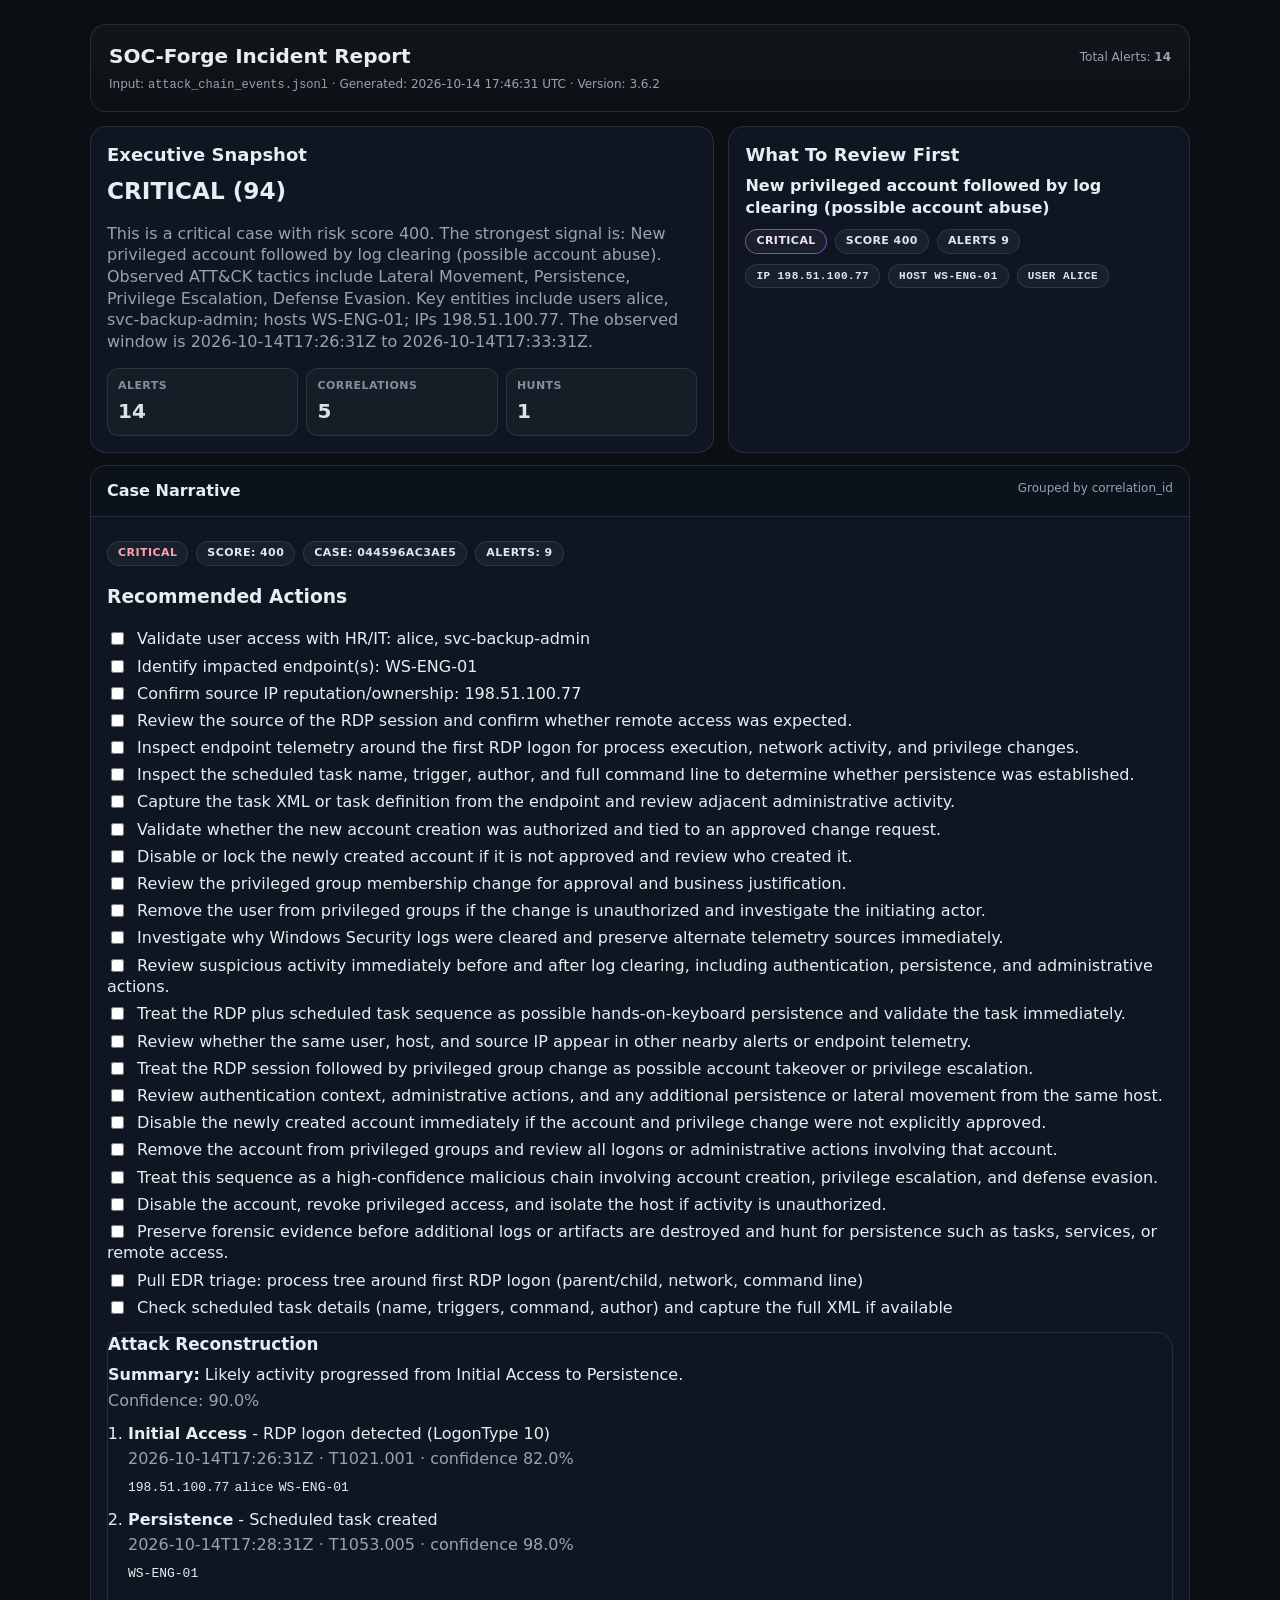
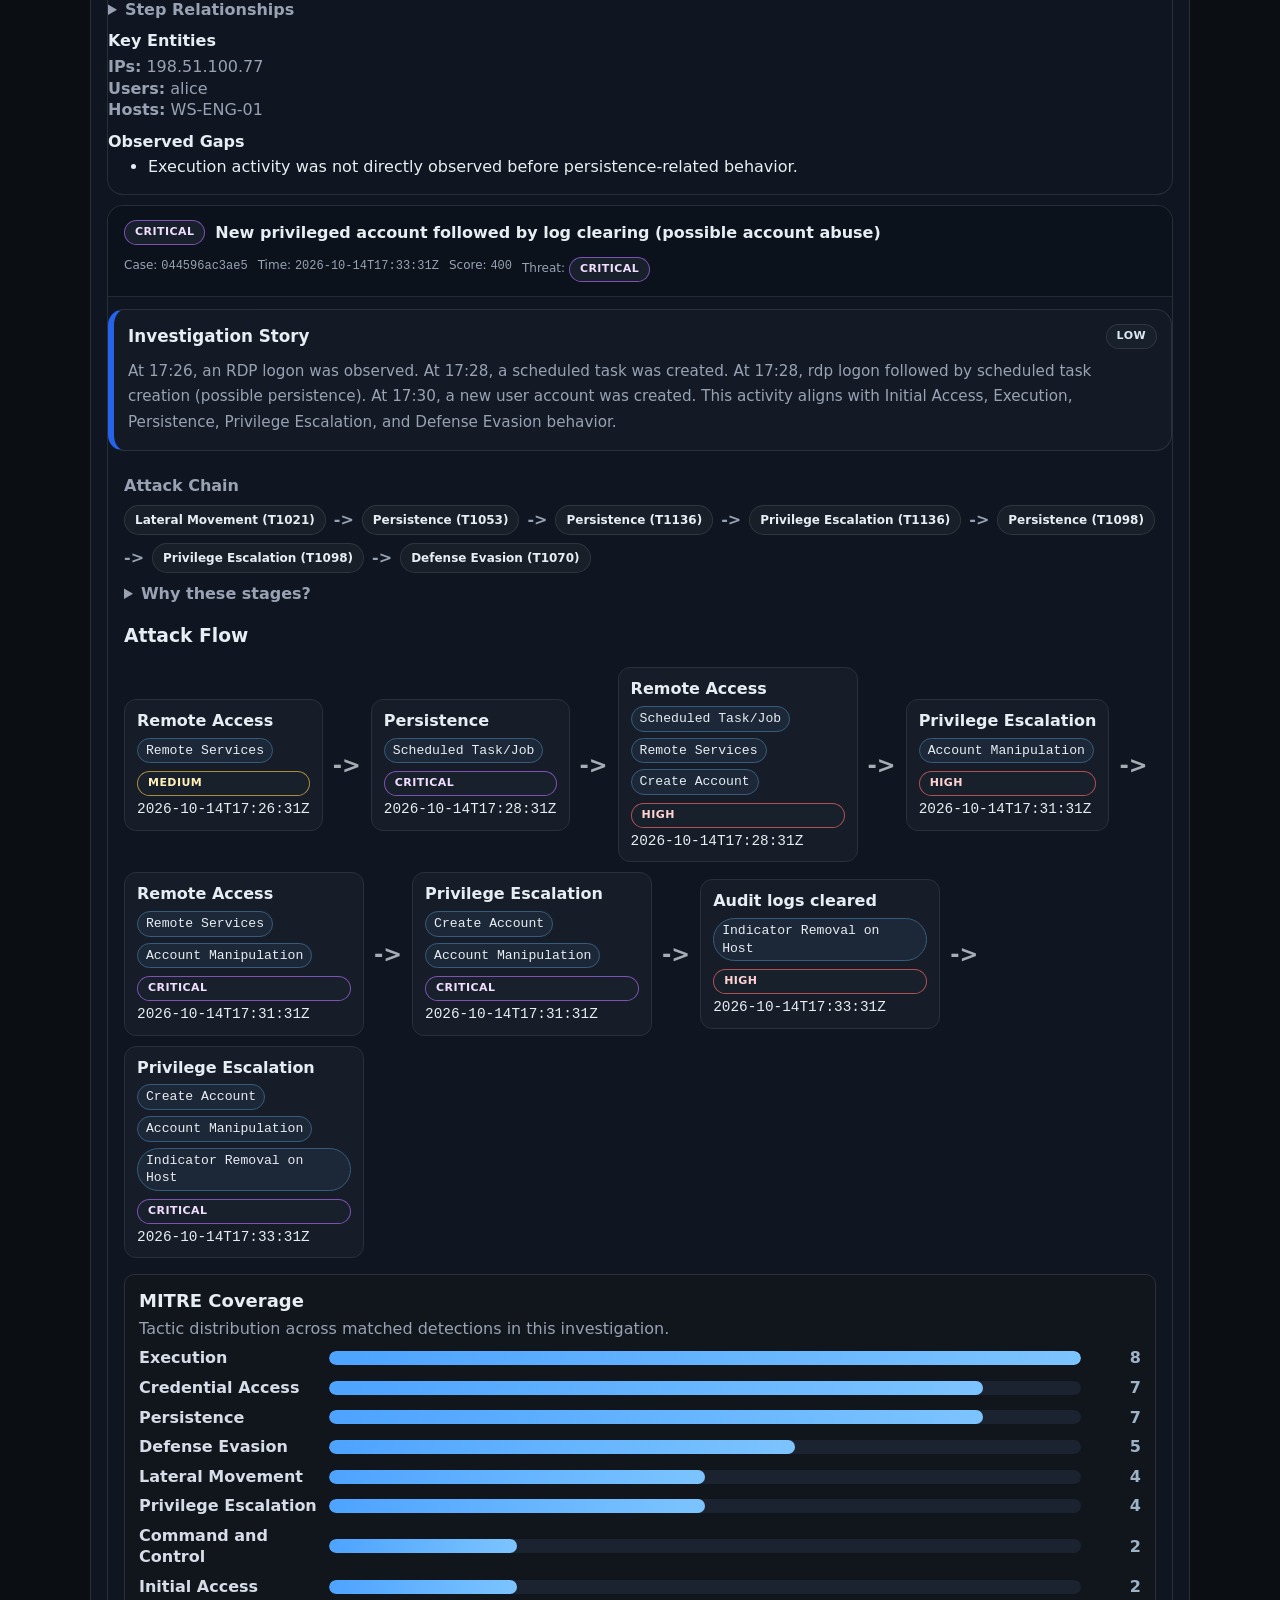
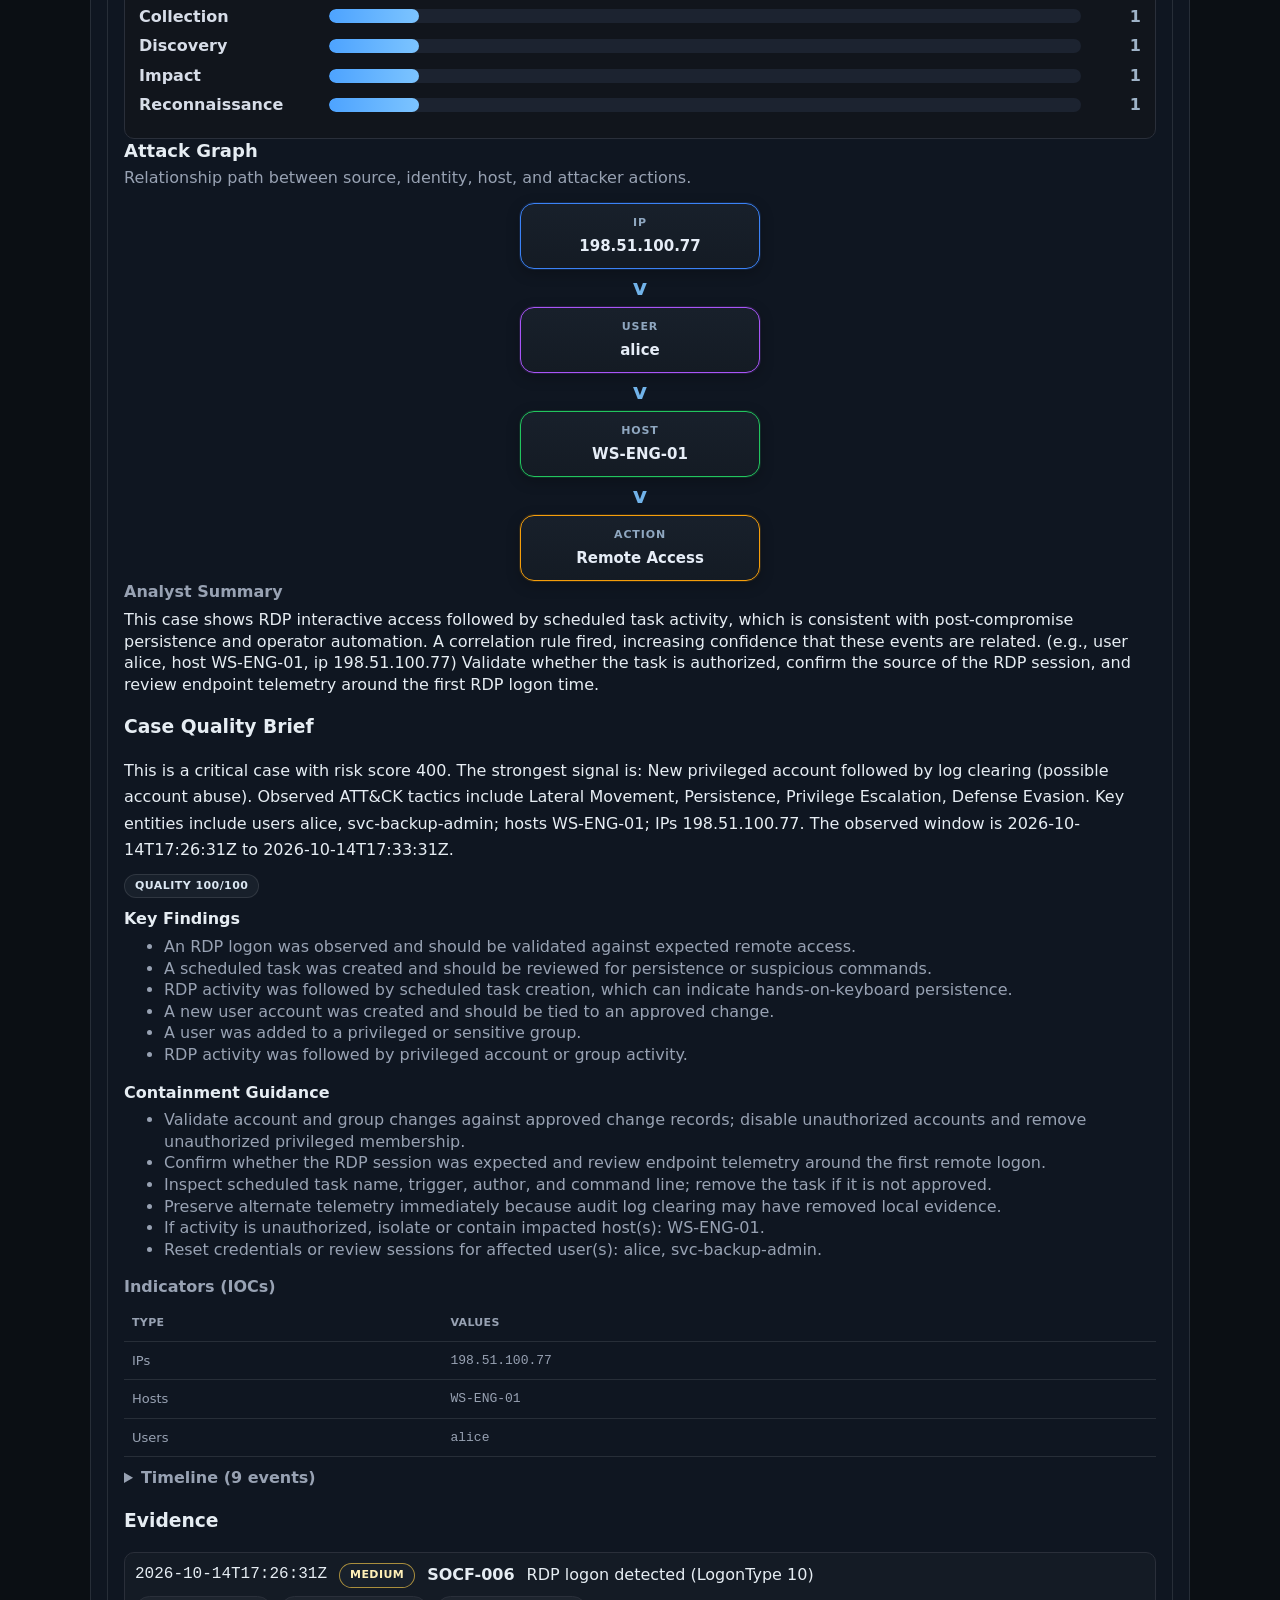
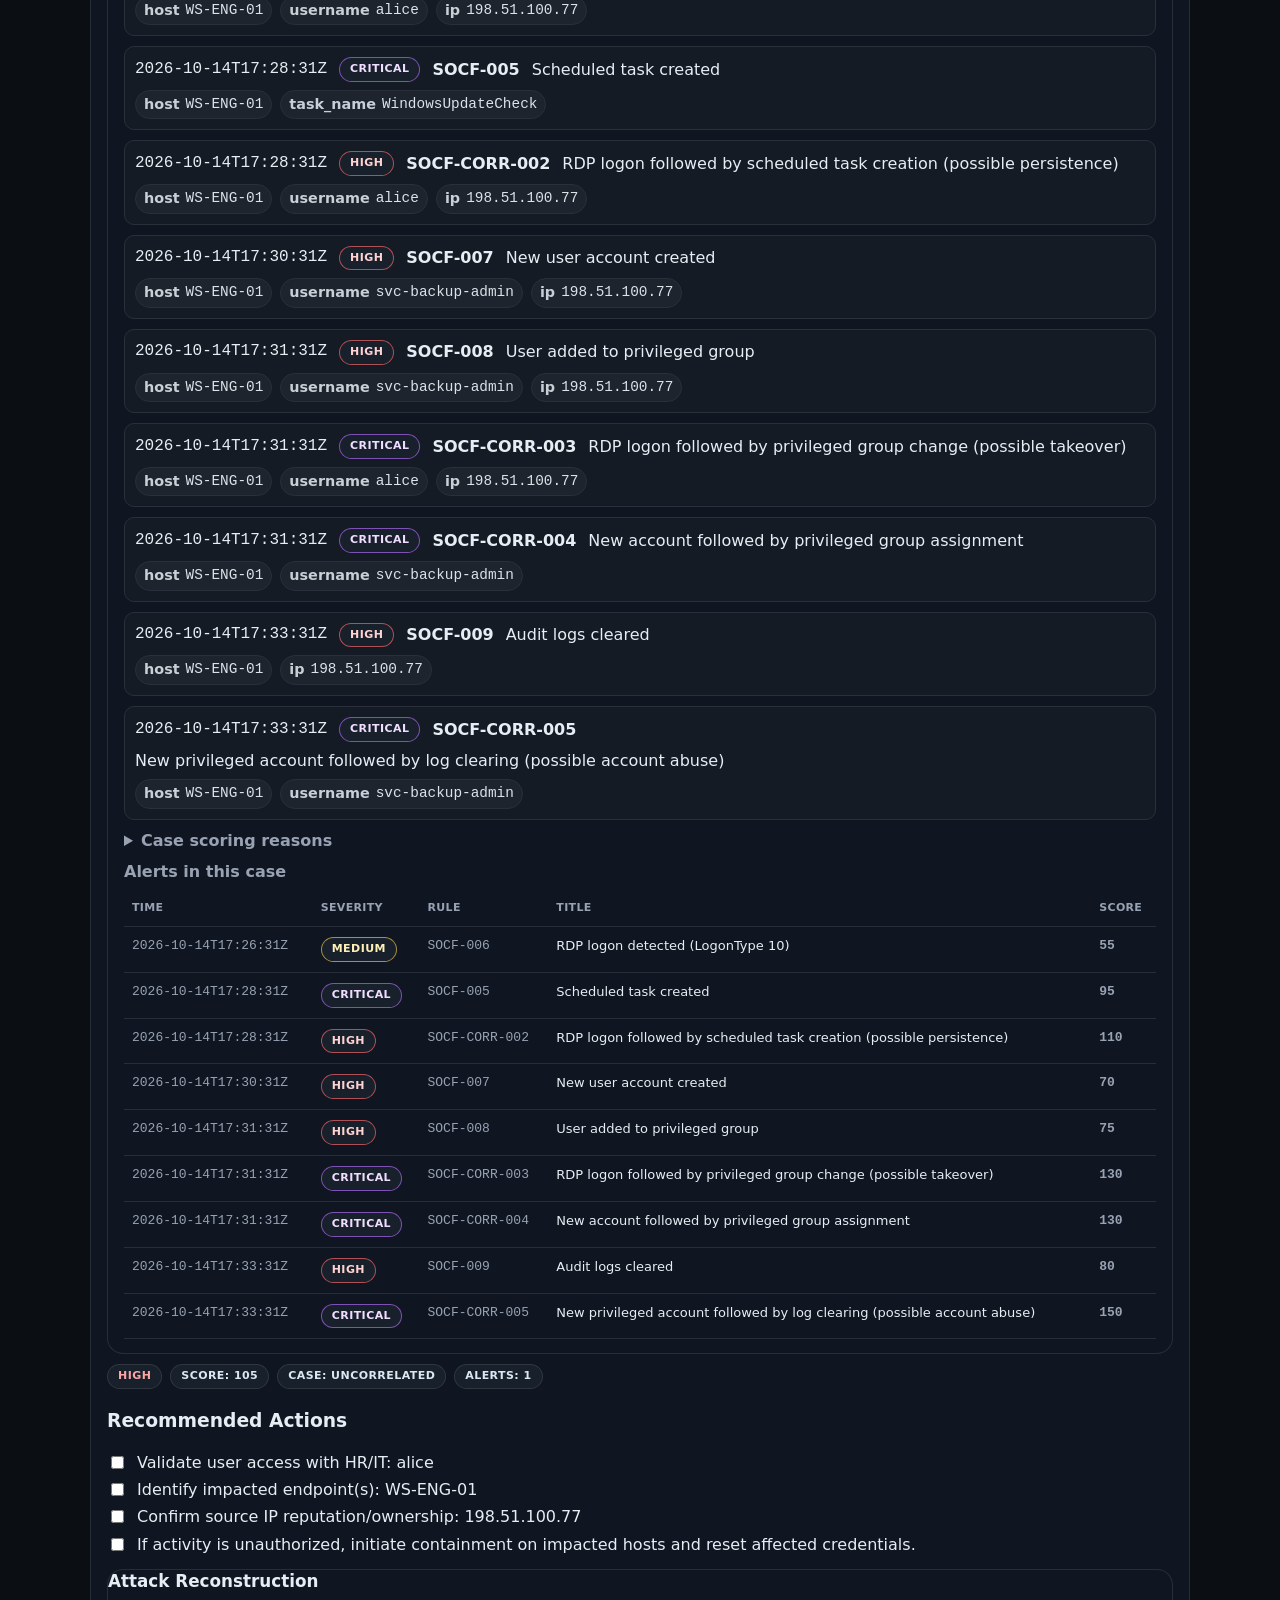
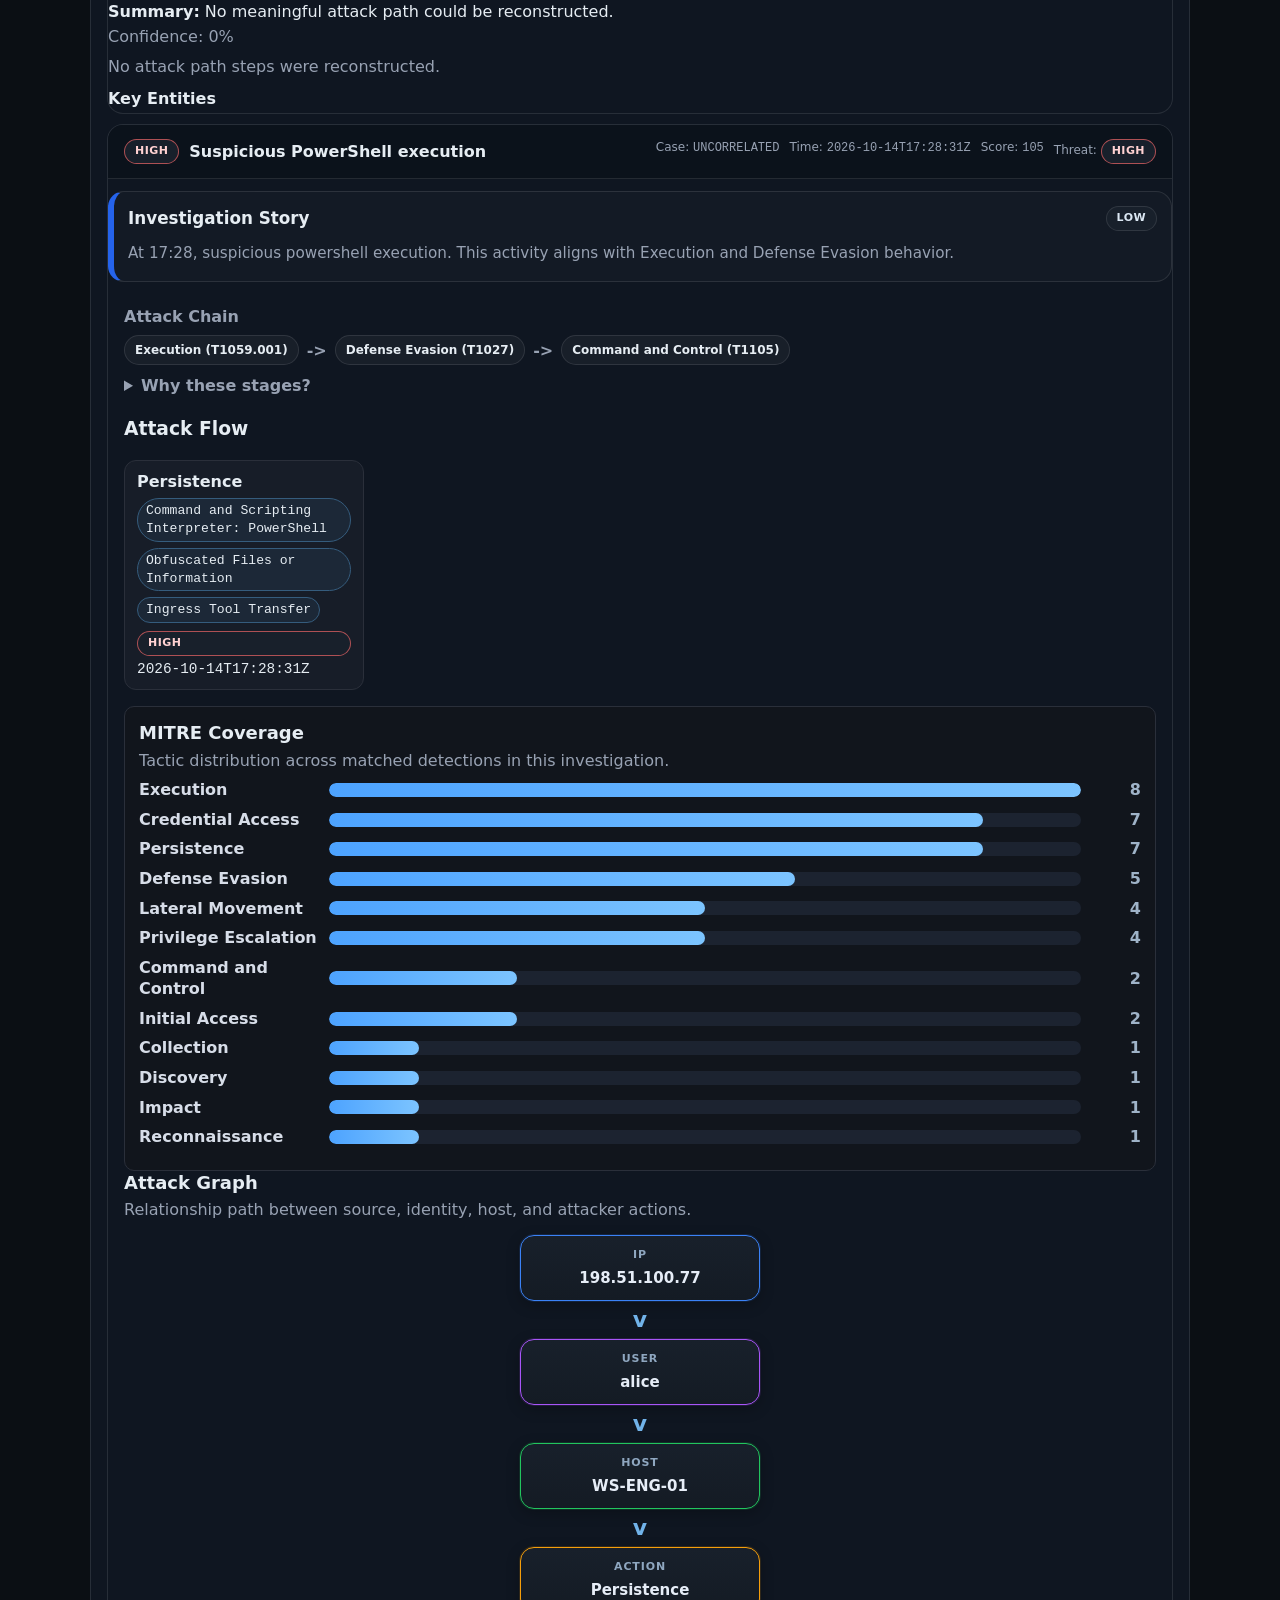
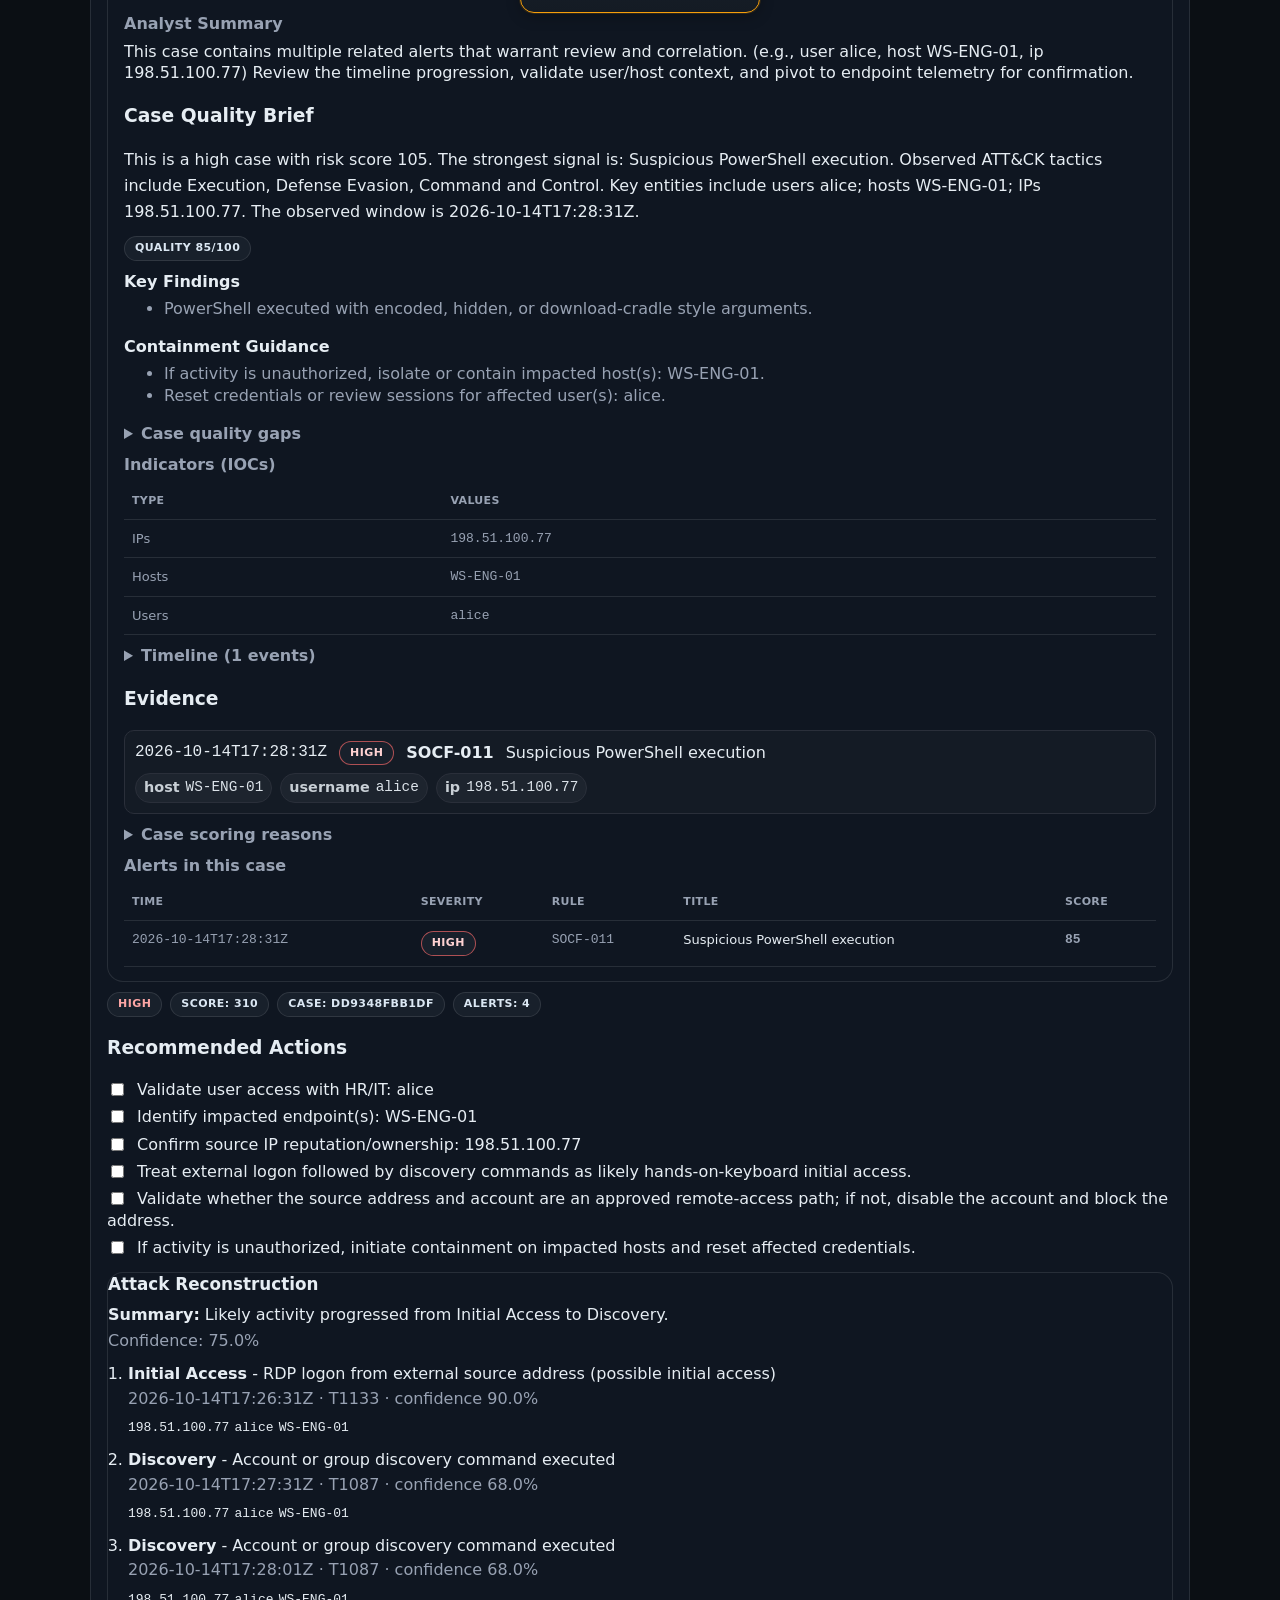
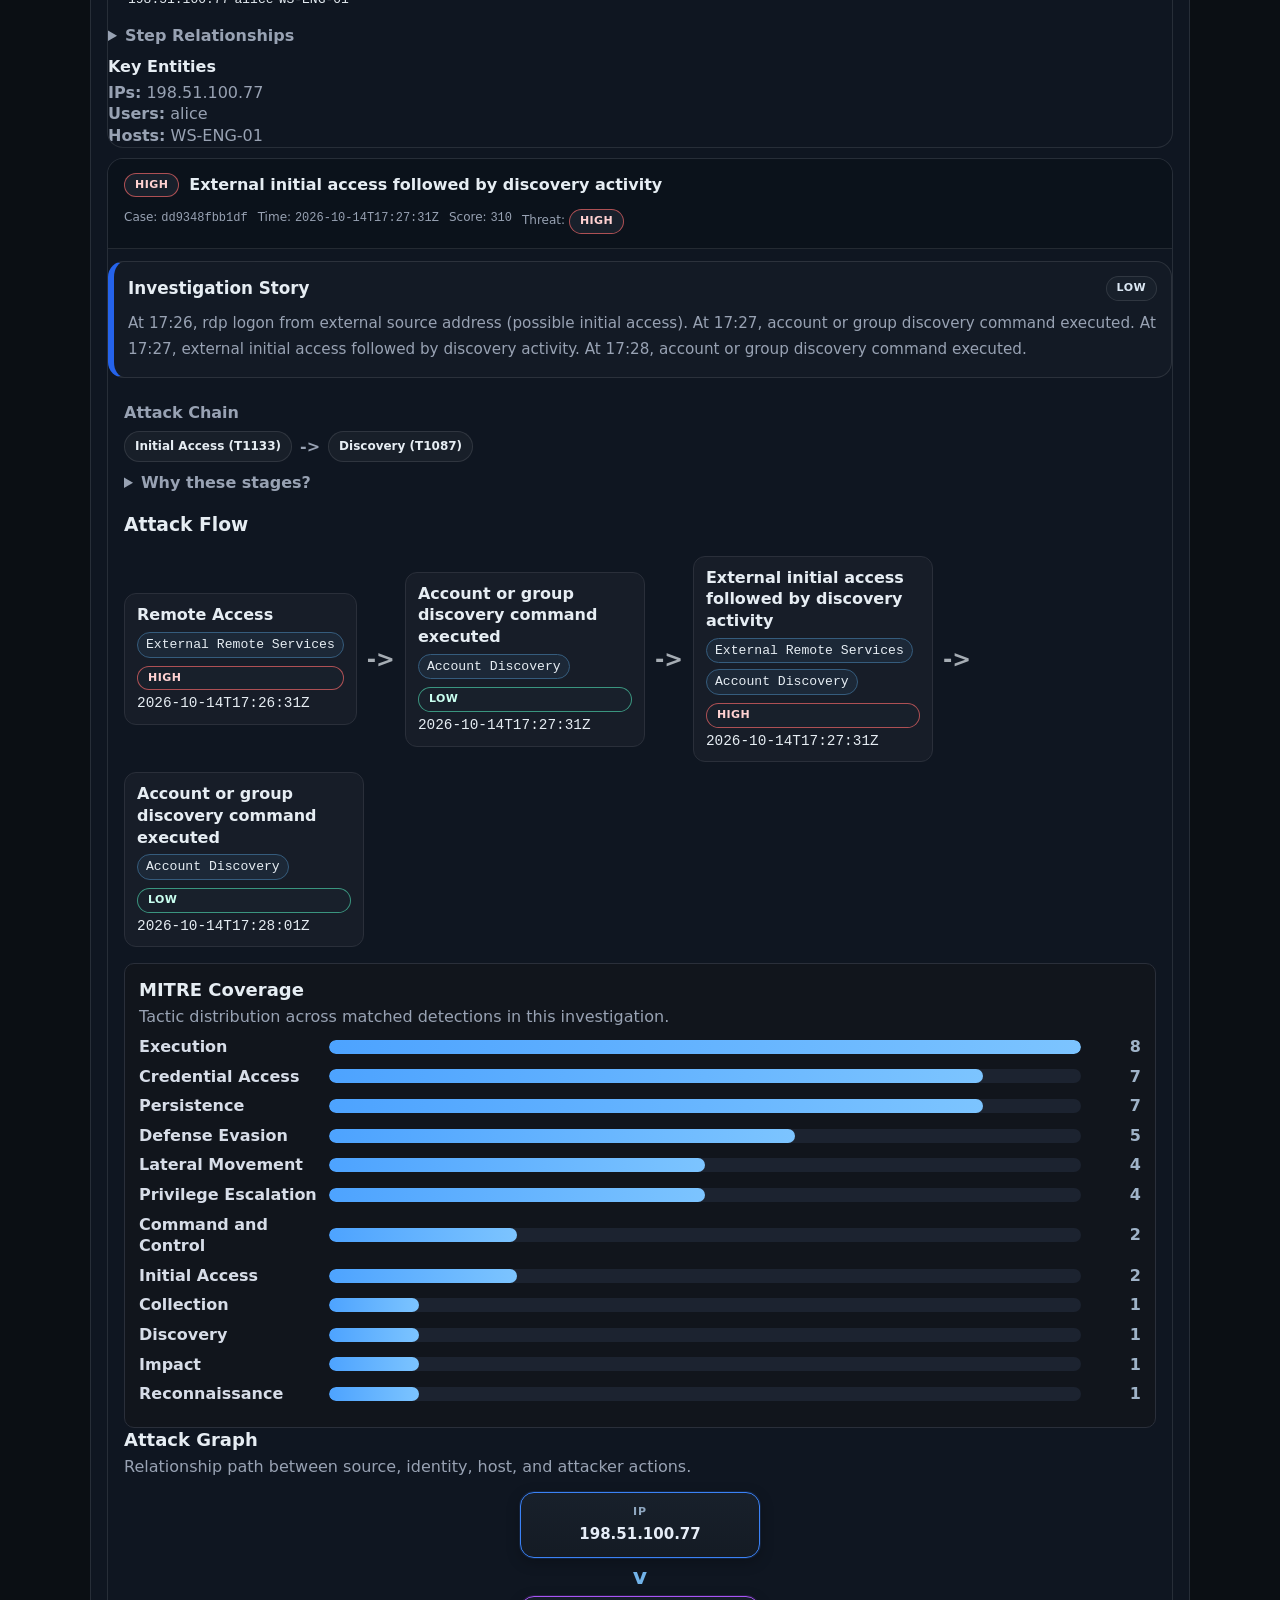
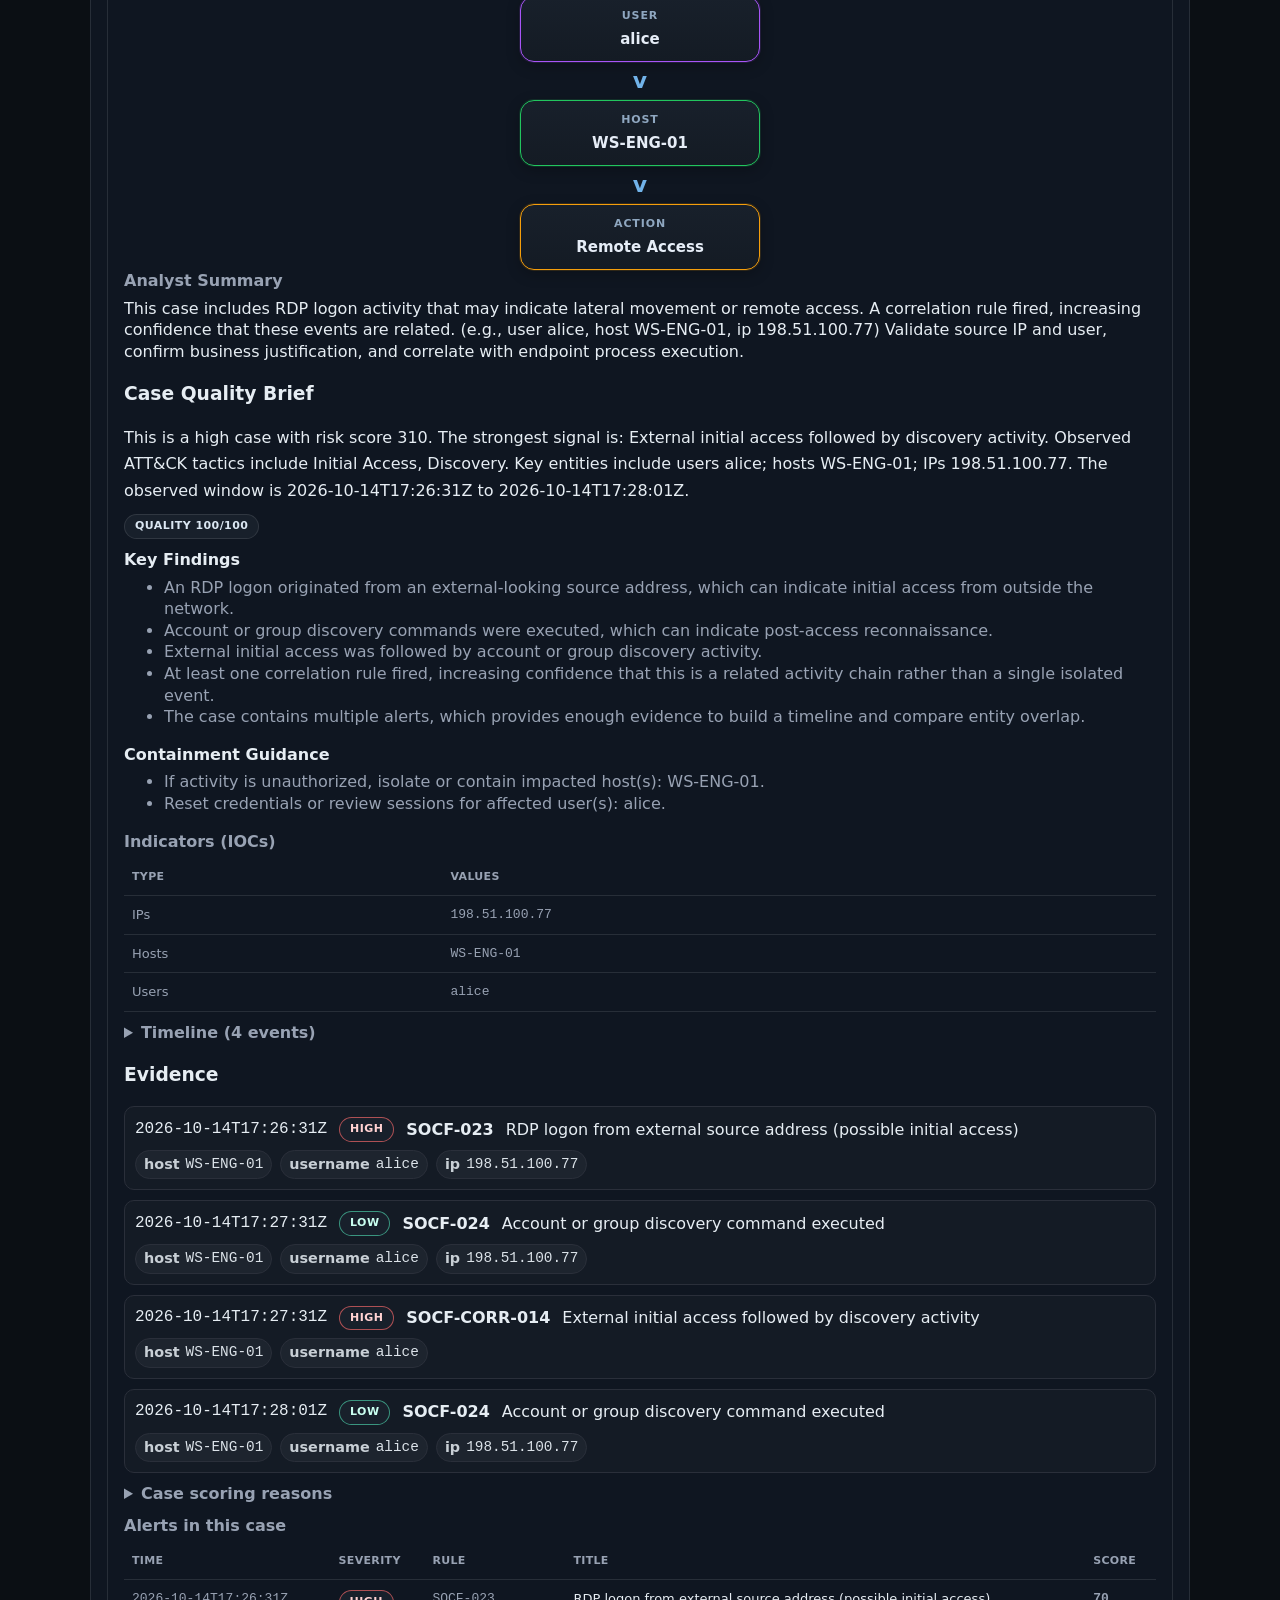
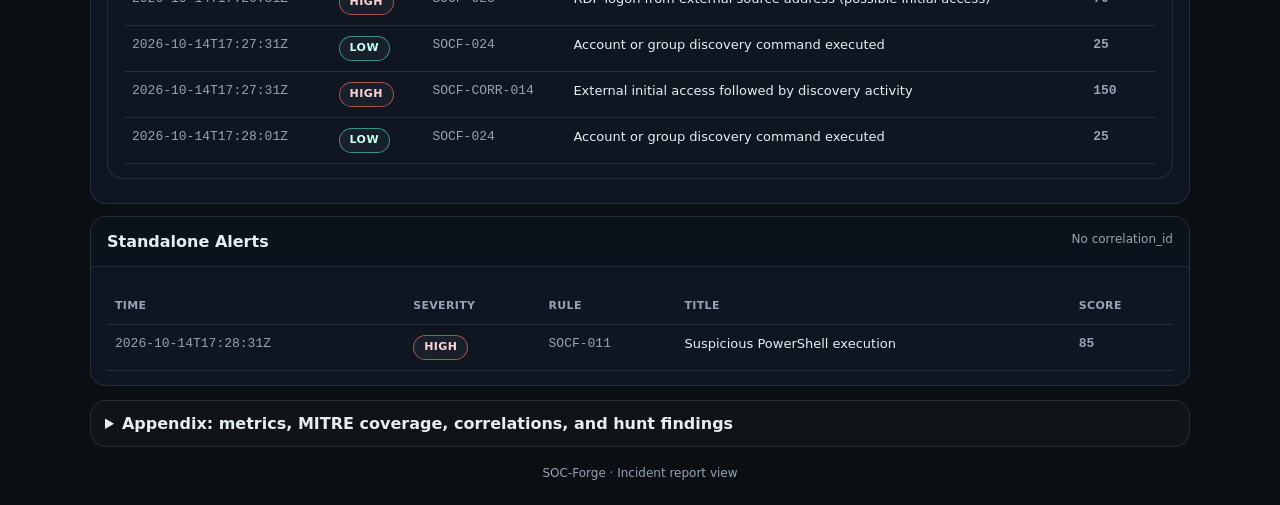
==== commit fbd1f983: "docs(samples): regenerate attack_chain_demo for merged-case output Since the union-find case-merge f" ====
--- a/samples/attack_chain_demo/report.html
+++ b/samples/attack_chain_demo/report.html
@@ -500,7 +500,7 @@
     <div>
       <div class="title">SOC-Forge Incident Report</div>
       <div class="meta">
-        Input: <span class="mono">attack_chain_events.jsonl</span> &middot; Generated: 2026-08-29 17:05:23 UTC &middot; Version: 3.6.0
+        Input: <span class="mono">attack_chain_events.jsonl</span> &middot; Generated: 2026-10-14 17:46:31 UTC &middot; Version: 3.6.2
       </div>
     </div>
     <div class="meta">
@@ -523,7 +523,7 @@
       </div>
       <p class="muted">
         
-          This is a critical case with risk score 245. The strongest signal is: RDP logon followed by scheduled task creation (possible persistence). Observed ATT&CK tactics include Persistence, Lateral Movement. Key entities include users alice; hosts WS-ENG-01; IPs 198.51.100.77. The observed window is 2026-08-29T16:47:18Z.
+          This is a critical case with risk score 400. The strongest signal is: New privileged account followed by log clearing (possible account abuse). Observed ATT&CK tactics include Lateral Movement, Persistence, Privilege Escalation, Defense Evasion. Key entities include users alice, svc-backup-admin; hosts WS-ENG-01; IPs 198.51.100.77. The observed window is 2026-10-14T17:26:31Z to 2026-10-14T17:33:31Z.
         
       </p>
       <div class="snapshot-grid">
@@ -536,11 +536,11 @@
     <section class="snapshot-panel">
       <div class="snapshot-title">What To Review First</div>
       
-        <div><strong>RDP logon followed by scheduled task creation (possible persistence)</strong></div>
+        <div><strong>New privileged account followed by log clearing (possible account abuse)</strong></div>
         <div class="case-meta">
           <span class="badge critical">critical</span>
-          <span class="badge">Score 245</span>
-          <span class="badge">Alerts 2</span>
+          <span class="badge">Score 400</span>
+          <span class="badge">Alerts 9</span>
         </div>
         <div class="snapshot-list">
           <span class="badge mono">IP 198.51.100.77</span>
@@ -573,9 +573,9 @@
             <span class="badge badge-critical">
               CRITICAL
             </span>
-            <span class="badge">Score: 245</span>
+            <span class="badge">Score: 400</span>
             <span class="badge">Case: 044596ac3ae5</span>
-            <span class="badge">Alerts: 2</span>
+            <span class="badge">Alerts: 9</span>
           </div>
 
             
@@ -587,7 +587,7 @@
                     <li>
                       <label>
                         <input type="checkbox" />
-                        <span>Validate user access with HR/IT: alice</span>
+                        <span>Validate user access with HR/IT: alice, svc-backup-admin</span>
                       </label>
                     </li>
                   
@@ -608,6 +608,20 @@
                     <li>
                       <label>
                         <input type="checkbox" />
+                        <span>Review the source of the RDP session and confirm whether remote access was expected.</span>
+                      </label>
+                    </li>
+                  
+                    <li>
+                      <label>
+                        <input type="checkbox" />
+                        <span>Inspect endpoint telemetry around the first RDP logon for process execution, network activity, and privilege changes.</span>
+                      </label>
+                    </li>
+                  
+                    <li>
+                      <label>
+                        <input type="checkbox" />
                         <span>Inspect the scheduled task name, trigger, author, and full command line to determine whether persistence was established.</span>
                       </label>
                     </li>
@@ -622,6 +636,48 @@
                     <li>
                       <label>
                         <input type="checkbox" />
+                        <span>Validate whether the new account creation was authorized and tied to an approved change request.</span>
+                      </label>
+                    </li>
+                  
+                    <li>
+                      <label>
+                        <input type="checkbox" />
+                        <span>Disable or lock the newly created account if it is not approved and review who created it.</span>
+                      </label>
+                    </li>
+                  
+                    <li>
+                      <label>
+                        <input type="checkbox" />
+                        <span>Review the privileged group membership change for approval and business justification.</span>
+                      </label>
+                    </li>
+                  
+                    <li>
+                      <label>
+                        <input type="checkbox" />
+                        <span>Remove the user from privileged groups if the change is unauthorized and investigate the initiating actor.</span>
+                      </label>
+                    </li>
+                  
+                    <li>
+                      <label>
+                        <input type="checkbox" />
+                        <span>Investigate why Windows Security logs were cleared and preserve alternate telemetry sources immediately.</span>
+                      </label>
+                    </li>
+                  
+                    <li>
+                      <label>
+                        <input type="checkbox" />
+                        <span>Review suspicious activity immediately before and after log clearing, including authentication, persistence, and administrative actions.</span>
+                      </label>
+                    </li>
+                  
+                    <li>
+                      <label>
+                        <input type="checkbox" />
                         <span>Treat the RDP plus scheduled task sequence as possible hands-on-keyboard persistence and validate the task immediately.</span>
                       </label>
                     </li>
@@ -636,10 +692,66 @@
                     <li>
                       <label>
                         <input type="checkbox" />
-                        <span>If activity is unauthorized, initiate containment on impacted hosts and reset affected credentials.</span>
+                        <span>Treat the RDP session followed by privileged group change as possible account takeover or privilege escalation.</span>
                       </label>
                     </li>
                   
+                    <li>
+                      <label>
+                        <input type="checkbox" />
+                        <span>Review authentication context, administrative actions, and any additional persistence or lateral movement from the same host.</span>
+                      </label>
+                    </li>
+                  
+                    <li>
+                      <label>
+                        <input type="checkbox" />
+                        <span>Disable the newly created account immediately if the account and privilege change were not explicitly approved.</span>
+                      </label>
+                    </li>
+                  
+                    <li>
+                      <label>
+                        <input type="checkbox" />
+                        <span>Remove the account from privileged groups and review all logons or administrative actions involving that account.</span>
+                      </label>
+                    </li>
+                  
+                    <li>
+                      <label>
+                        <input type="checkbox" />
+                        <span>Treat this sequence as a high-confidence malicious chain involving account creation, privilege escalation, and defense evasion.</span>
+                      </label>
+                    </li>
+                  
+                    <li>
+                      <label>
+                        <input type="checkbox" />
+                        <span>Disable the account, revoke privileged access, and isolate the host if activity is unauthorized.</span>
+                      </label>
+                    </li>
+                  
+                    <li>
+                      <label>
+                        <input type="checkbox" />
+                        <span>Preserve forensic evidence before additional logs or artifacts are destroyed and hunt for persistence such as tasks, services, or remote access.</span>
+                      </label>
+                    </li>
+                  
+                    <li>
+                      <label>
+                        <input type="checkbox" />
+                        <span>Pull EDR triage: process tree around first RDP logon (parent/child, network, command line)</span>
+                      </label>
+                    </li>
+                  
+                    <li>
+                      <label>
+                        <input type="checkbox" />
+                        <span>Check scheduled task details (name, triggers, command, author) and capture the full XML if available</span>
+                      </label>
+                    </li>
+                  
                 </ul>
               </div>
             
@@ -650,17 +762,53 @@
                 <div style="font-weight:900; font-size:1.05rem;">Attack Reconstruction</div>
 
                 <div style="margin-top:8px;">
-                  <strong>Summary:</strong> Likely malicious activity centered on Persistence.
+                  <strong>Summary:</strong> Likely activity progressed from Initial Access to Persistence.
                 </div>
 
                 <div class="muted" style="margin-top:4px;">
                   Confidence:
-                  98.0%
+                  90.0%
                 </div>
 
                 
                 
                   <ol style="margin-top:12px; padding-left:20px;">
+                    
+                      <li style="margin-bottom:12px;">
+                        <div>
+                          <strong>Initial Access</strong>
+                          - RDP logon detected (LogonType 10)
+                          
+                        </div>
+
+                        <div class="muted" style="margin-top:3px;">
+                          2026-10-14T17:26:31Z
+                          
+                            &middot; T1021.001
+                          
+                          
+                            &middot; confidence 82.0%
+                          
+                        </div>
+
+                        
+                        
+                          <div style="margin-top:6px;">
+                            
+                              <code>198.51.100.77</code>
+                            
+                            
+                              <code>alice</code>
+                            
+                            
+                              <code>WS-ENG-01</code>
+                            
+                          </div>
+                        
+
+                        
+                        
+                      </li>
                     
                       <li style="margin-bottom:12px;">
                         <div>
@@ -670,7 +818,7 @@
                         </div>
 
                         <div class="muted" style="margin-top:3px;">
-                          2026-08-29T16:47:18Z
+                          2026-10-14T17:28:31Z
                           
                             &middot; T1053.005
                           
@@ -699,6 +847,30 @@
 
                 
                 
+                  <details style="margin-top:10px;">
+                    <summary>Step Relationships</summary>
+                    <table style="margin-top:8px;">
+                      <thead>
+                        <tr>
+                          <th>From</th>
+                          <th>To</th>
+                          <th>Reason</th>
+                          <th>Weight</th>
+                        </tr>
+                      </thead>
+                      <tbody>
+                        
+                          <tr>
+                            <td>1</td>
+                            <td>2</td>
+                            <td>same host, within 2.0 minutes, plausible tactic progression, remote access followed by persistence behavior</td>
+                            <td>0.80</td>
+                          </tr>
+                        
+                      </tbody>
+                    </table>
+                  </details>
+                
 
                 
                 
@@ -706,6 +878,10 @@
                     <div style="font-weight:700;">Key Entities</div>
                     <div class="muted" style="margin-top:4px;">
                       
+                        <strong>IPs:</strong> 198.51.100.77<br>
+                      
+                      
+                        <strong>Users:</strong> alice<br>
                       
                       
                         <strong>Hosts:</strong> WS-ENG-01
@@ -738,13 +914,13 @@
               <div class="card-head">
                 <div class="h">
                   <div class="left">
-                    <span class="badge high">high</span>
-                    <strong>RDP logon followed by scheduled task creation (possible persistence)</strong>
+                    <span class="badge critical">critical</span>
+                    <strong>New privileged account followed by log clearing (possible account abuse)</strong>
                   </div>
                   <div class="right">
                     <span>Case: <span class="mono">044596ac3ae5</span></span>
-                    <span>Time: <span class="mono">2026-08-29T16:47:18Z</span></span>
-                    <span>Score: <span class="mono">245</span></span>
+                    <span>Time: <span class="mono">2026-10-14T17:33:31Z</span></span>
+                    <span>Score: <span class="mono">400</span></span>
                     <span>Threat: <span class="badge critical">critical</span></span>
                   </div>
                 </div>
@@ -771,7 +947,7 @@
                   </div>
 
                   <div class="muted" style="margin-top:10px; line-height:1.7; font-size:0.95rem;">
-                    At 16:47, a scheduled task was created. At 16:47, rdp logon followed by scheduled task creation (possible persistence). This activity aligns with Execution behavior.
+                    At 17:26, an RDP logon was observed. At 17:28, a scheduled task was created. At 17:28, rdp logon followed by scheduled task creation (possible persistence). At 17:30, a new user account was created. This activity aligns with Initial Access, Execution, Persistence, Privilege Escalation, and Defense Evasion behavior.
                   </div>
                 </div>
               
@@ -786,10 +962,25 @@
 
                     <div class="chain">
                       
+                        <span class="node">Lateral Movement (T1021)</span>
+                        <span class="arrow">-></span>
+                      
                         <span class="node">Persistence (T1053)</span>
                         <span class="arrow">-></span>
                       
-                        <span class="node">Lateral Movement (T1021)</span>
+                        <span class="node">Persistence (T1136)</span>
+                        <span class="arrow">-></span>
+                      
+                        <span class="node">Privilege Escalation (T1136)</span>
+                        <span class="arrow">-></span>
+                      
+                        <span class="node">Persistence (T1098)</span>
+                        <span class="arrow">-></span>
+                      
+                        <span class="node">Privilege Escalation (T1098)</span>
+                        <span class="arrow">-></span>
+                      
+                        <span class="node">Defense Evasion (T1070)</span>
                         
                       
                     </div>
@@ -809,8 +1000,41 @@
                           
                             
                             <tr>
+                              <td class="muted"><strong>Lateral Movement (T1021)</strong></td>
+                              <td class="mono muted">2026-10-14T17:26:31Z</td>
+                              <td class="muted">The activity suggests movement from one host or account context to another.</td>
+                              <td>
+                                
+                                
+                                  <ul style="margin:0; padding-left:18px;">
+                                    
+                                      <li class="muted">
+                                        <span class="mono">2026-10-14T17:26:31Z</span> -
+                                        <span class="mono">SOCF-006</span> -
+                                        RDP logon detected (LogonType 10)
+                                      </li>
+                                    
+                                      <li class="muted">
+                                        <span class="mono">2026-10-14T17:28:31Z</span> -
+                                        <span class="mono">SOCF-CORR-002</span> -
+                                        RDP logon followed by scheduled task creation (possible persistence)
+                                      </li>
+                                    
+                                      <li class="muted">
+                                        <span class="mono">2026-10-14T17:31:31Z</span> -
+                                        <span class="mono">SOCF-CORR-003</span> -
+                                        RDP logon followed by privileged group change (possible takeover)
+                                      </li>
+                                    
+                                  </ul>
+                                
+                              </td>
+                            </tr>
+                          
+                            
+                            <tr>
                               <td class="muted"><strong>Persistence (T1053)</strong></td>
-                              <td class="mono muted">2026-08-29T16:47:18Z</td>
+                              <td class="mono muted">2026-10-14T17:28:31Z</td>
                               <td class="muted">The activity suggests a mechanism intended to survive reboots or maintain access.</td>
                               <td>
                                 
@@ -818,13 +1042,13 @@
                                   <ul style="margin:0; padding-left:18px;">
                                     
                                       <li class="muted">
-                                        <span class="mono">2026-08-29T16:47:18Z</span> -
+                                        <span class="mono">2026-10-14T17:28:31Z</span> -
                                         <span class="mono">SOCF-005</span> -
                                         Scheduled task created
                                       </li>
                                     
                                       <li class="muted">
-                                        <span class="mono">2026-08-29T16:47:18Z</span> -
+                                        <span class="mono">2026-10-14T17:28:31Z</span> -
                                         <span class="mono">SOCF-CORR-002</span> -
                                         RDP logon followed by scheduled task creation (possible persistence)
                                       </li>
@@ -836,18 +1060,30 @@
                           
                             
                             <tr>
-                              <td class="muted"><strong>Lateral Movement (T1021)</strong></td>
-                              <td class="mono muted">2026-08-29T16:47:18Z</td>
-                              <td class="muted">The activity suggests movement from one host or account context to another.</td>
+                              <td class="muted"><strong>Persistence (T1136)</strong></td>
+                              <td class="mono muted">2026-10-14T17:30:31Z</td>
+                              <td class="muted">The activity suggests a mechanism intended to survive reboots or maintain access.</td>
                               <td>
                                 
                                 
                                   <ul style="margin:0; padding-left:18px;">
                                     
                                       <li class="muted">
-                                        <span class="mono">2026-08-29T16:47:18Z</span> -
-                                        <span class="mono">SOCF-CORR-002</span> -
-                                        RDP logon followed by scheduled task creation (possible persistence)
+                                        <span class="mono">2026-10-14T17:30:31Z</span> -
+                                        <span class="mono">SOCF-007</span> -
+                                        New user account created
+                                      </li>
+                                    
+                                      <li class="muted">
+                                        <span class="mono">2026-10-14T17:31:31Z</span> -
+                                        <span class="mono">SOCF-CORR-004</span> -
+                                        New account followed by privileged group assignment
+                                      </li>
+                                    
+                                      <li class="muted">
+                                        <span class="mono">2026-10-14T17:33:31Z</span> -
+                                        <span class="mono">SOCF-CORR-005</span> -
+                                        New privileged account followed by log clearing (possible account abuse)
                                       </li>
                                     
                                   </ul>
@@ -855,6 +1091,114 @@
                               </td>
                             </tr>
                           
+                            
+                            <tr>
+                              <td class="muted"><strong>Privilege Escalation (T1136)</strong></td>
+                              <td class="mono muted">2026-10-14T17:30:31Z</td>
+                              <td class="muted">The activity may indicate an attempt to gain elevated rights or broader permissions.</td>
+                              <td>
+                                
+                                
+                                  <ul style="margin:0; padding-left:18px;">
+                                    
+                                      <li class="muted">
+                                        <span class="mono">2026-10-14T17:30:31Z</span> -
+                                        <span class="mono">SOCF-007</span> -
+                                        New user account created
+                                      </li>
+                                    
+                                  </ul>
+                                
+                              </td>
+                            </tr>
+                          
+                            
+                            <tr>
+                              <td class="muted"><strong>Persistence (T1098)</strong></td>
+                              <td class="mono muted">2026-10-14T17:31:31Z</td>
+                              <td class="muted">The activity suggests a mechanism intended to survive reboots or maintain access.</td>
+                              <td>
+                                
+                                
+                                  <ul style="margin:0; padding-left:18px;">
+                                    
+                                      <li class="muted">
+                                        <span class="mono">2026-10-14T17:31:31Z</span> -
+                                        <span class="mono">SOCF-008</span> -
+                                        User added to privileged group
+                                      </li>
+                                    
+                                  </ul>
+                                
+                              </td>
+                            </tr>
+                          
+                            
+                            <tr>
+                              <td class="muted"><strong>Privilege Escalation (T1098)</strong></td>
+                              <td class="mono muted">2026-10-14T17:31:31Z</td>
+                              <td class="muted">The activity may indicate an attempt to gain elevated rights or broader permissions.</td>
+                              <td>
+                                
+                                
+                                  <ul style="margin:0; padding-left:18px;">
+                                    
+                                      <li class="muted">
+                                        <span class="mono">2026-10-14T17:31:31Z</span> -
+                                        <span class="mono">SOCF-008</span> -
+                                        User added to privileged group
+                                      </li>
+                                    
+                                      <li class="muted">
+                                        <span class="mono">2026-10-14T17:31:31Z</span> -
+                                        <span class="mono">SOCF-CORR-003</span> -
+                                        RDP logon followed by privileged group change (possible takeover)
+                                      </li>
+                                    
+                                      <li class="muted">
+                                        <span class="mono">2026-10-14T17:31:31Z</span> -
+                                        <span class="mono">SOCF-CORR-004</span> -
+                                        New account followed by privileged group assignment
+                                      </li>
+                                    
+                                      <li class="muted">
+                                        <span class="mono">2026-10-14T17:33:31Z</span> -
+                                        <span class="mono">SOCF-CORR-005</span> -
+                                        New privileged account followed by log clearing (possible account abuse)
+                                      </li>
+                                    
+                                  </ul>
+                                
+                              </td>
+                            </tr>
+                          
+                            
+                            <tr>
+                              <td class="muted"><strong>Defense Evasion (T1070)</strong></td>
+                              <td class="mono muted">2026-10-14T17:33:31Z</td>
+                              <td class="muted">The activity may reflect attempts to avoid detection or bypass protections.</td>
+                              <td>
+                                
+                                
+                                  <ul style="margin:0; padding-left:18px;">
+                                    
+                                      <li class="muted">
+                                        <span class="mono">2026-10-14T17:33:31Z</span> -
+                                        <span class="mono">SOCF-009</span> -
+                                        Audit logs cleared
+                                      </li>
+                                    
+                                      <li class="muted">
+                                        <span class="mono">2026-10-14T17:33:31Z</span> -
+                                        <span class="mono">SOCF-CORR-005</span> -
+                                        New privileged account followed by log clearing (possible account abuse)
+                                      </li>
+                                    
+                                  </ul>
+                                
+                              </td>
+                            </tr>
+                          
                         </tbody>
                       </table>
                     </details>
@@ -866,6 +1210,27 @@
                     <div class="attack-flow">
                       
                         <div class="flow-step">
+                          <div class="flow-label">Remote Access</div>
+
+                          
+                            <div class="flow-mitre">
+                              
+                                <span class="mitre-tag mono">Remote Services</span>
+                              
+                            </div>
+                          
+
+                          <div class="flow-meta">
+                            <span class="badge medium">medium</span>
+                            <span class="mono">2026-10-14T17:26:31Z</span>
+                          </div>
+                        </div>
+
+                        
+                          <div class="flow-arrow">-></div>
+                        
+                      
+                        <div class="flow-step">
                           <div class="flow-label">Persistence</div>
 
                           
@@ -878,7 +1243,7 @@
 
                           <div class="flow-meta">
                             <span class="badge critical">critical</span>
-                            <span class="mono">2026-08-29T16:47:18Z</span>
+                            <span class="mono">2026-10-14T17:28:31Z</span>
                           </div>
                         </div>
 
@@ -896,12 +1261,127 @@
                               
                                 <span class="mitre-tag mono">Remote Services</span>
                               
+                                <span class="mitre-tag mono">Create Account</span>
+                              
                             </div>
                           
 
                           <div class="flow-meta">
                             <span class="badge high">high</span>
-                            <span class="mono">2026-08-29T16:47:18Z</span>
+                            <span class="mono">2026-10-14T17:28:31Z</span>
+                          </div>
+                        </div>
+
+                        
+                          <div class="flow-arrow">-></div>
+                        
+                      
+                        <div class="flow-step">
+                          <div class="flow-label">Privilege Escalation</div>
+
+                          
+                            <div class="flow-mitre">
+                              
+                                <span class="mitre-tag mono">Account Manipulation</span>
+                              
+                            </div>
+                          
+
+                          <div class="flow-meta">
+                            <span class="badge high">high</span>
+                            <span class="mono">2026-10-14T17:31:31Z</span>
+                          </div>
+                        </div>
+
+                        
+                          <div class="flow-arrow">-></div>
+                        
+                      
+                        <div class="flow-step">
+                          <div class="flow-label">Remote Access</div>
+
+                          
+                            <div class="flow-mitre">
+                              
+                                <span class="mitre-tag mono">Remote Services</span>
+                              
+                                <span class="mitre-tag mono">Account Manipulation</span>
+                              
+                            </div>
+                          
+
+                          <div class="flow-meta">
+                            <span class="badge critical">critical</span>
+                            <span class="mono">2026-10-14T17:31:31Z</span>
+                          </div>
+                        </div>
+
+                        
+                          <div class="flow-arrow">-></div>
+                        
+                      
+                        <div class="flow-step">
+                          <div class="flow-label">Privilege Escalation</div>
+
+                          
+                            <div class="flow-mitre">
+                              
+                                <span class="mitre-tag mono">Create Account</span>
+                              
+                                <span class="mitre-tag mono">Account Manipulation</span>
+                              
+                            </div>
+                          
+
+                          <div class="flow-meta">
+                            <span class="badge critical">critical</span>
+                            <span class="mono">2026-10-14T17:31:31Z</span>
+                          </div>
+                        </div>
+
+                        
+                          <div class="flow-arrow">-></div>
+                        
+                      
+                        <div class="flow-step">
+                          <div class="flow-label">Audit logs cleared</div>
+
+                          
+                            <div class="flow-mitre">
+                              
+                                <span class="mitre-tag mono">Indicator Removal on Host</span>
+                              
+                            </div>
+                          
+
+                          <div class="flow-meta">
+                            <span class="badge high">high</span>
+                            <span class="mono">2026-10-14T17:33:31Z</span>
+                          </div>
+                        </div>
+
+                        
+                          <div class="flow-arrow">-></div>
+                        
+                      
+                        <div class="flow-step">
+                          <div class="flow-label">Privilege Escalation</div>
+
+                          
+                            <div class="flow-mitre">
+                              
+                                <span class="mitre-tag mono">Create Account</span>
+                              
+                                <span class="mitre-tag mono">Account Manipulation</span>
+                              
+                                <span class="mitre-tag mono">Indicator Removal on Host</span>
+                              
+                            </div>
+                          
+
+                          <div class="flow-meta">
+                            <span class="badge critical">critical</span>
+                            <span class="mono">2026-10-14T17:33:31Z</span>
                           </div>
                         </div>
 
@@ -927,32 +1407,32 @@
                         <div class="mitre-bar-wrap">
                           <div class="mitre-bar" style="width: 100%;"></div>
                         </div>
-                        <div class="mitre-count">6</div>
+                        <div class="mitre-count">8</div>
                       </div>
                     
                       
                       <div class="mitre-row">
                         <div class="mitre-label">Credential Access</div>
                         <div class="mitre-bar-wrap">
-                          <div class="mitre-bar" style="width: 83%;"></div>
-                        </div>
-                        <div class="mitre-count">5</div>
+                          <div class="mitre-bar" style="width: 87%;"></div>
+                        </div>
+                        <div class="mitre-count">7</div>
+                      </div>
+                    
+                      
+                      <div class="mitre-row">
+                        <div class="mitre-label">Persistence</div>
+                        <div class="mitre-bar-wrap">
+                          <div class="mitre-bar" style="width: 87%;"></div>
+                        </div>
+                        <div class="mitre-count">7</div>
                       </div>
                     
                       
                       <div class="mitre-row">
                         <div class="mitre-label">Defense Evasion</div>
                         <div class="mitre-bar-wrap">
-                          <div class="mitre-bar" style="width: 83%;"></div>
-                        </div>
-                        <div class="mitre-count">5</div>
-                      </div>
-                    
-                      
-                      <div class="mitre-row">
-                        <div class="mitre-label">Persistence</div>
-                        <div class="mitre-bar-wrap">
-                          <div class="mitre-bar" style="width: 83%;"></div>
+                          <div class="mitre-bar" style="width: 62%;"></div>
                         </div>
                         <div class="mitre-count">5</div>
                       </div>
@@ -961,7 +1441,7 @@
                       <div class="mitre-row">
                         <div class="mitre-label">Lateral Movement</div>
                         <div class="mitre-bar-wrap">
-                          <div class="mitre-bar" style="width: 66%;"></div>
+                          <div class="mitre-bar" style="width: 50%;"></div>
                         </div>
                         <div class="mitre-count">4</div>
                       </div>
@@ -970,7 +1450,25 @@
                       <div class="mitre-row">
                         <div class="mitre-label">Privilege Escalation</div>
                         <div class="mitre-bar-wrap">
-                          <div class="mitre-bar" style="width: 33%;"></div>
+                          <div class="mitre-bar" style="width: 50%;"></div>
+                        </div>
+                        <div class="mitre-count">4</div>
+                      </div>
+                    
+                      
+                      <div class="mitre-row">
+                        <div class="mitre-label">Command and Control</div>
+                        <div class="mitre-bar-wrap">
+                          <div class="mitre-bar" style="width: 25%;"></div>
+                        </div>
+                        <div class="mitre-count">2</div>
+                      </div>
+                    
+                      
+                      <div class="mitre-row">
+                        <div class="mitre-label">Initial Access</div>
+                        <div class="mitre-bar-wrap">
+                          <div class="mitre-bar" style="width: 25%;"></div>
                         </div>
                         <div class="mitre-count">2</div>
                       </div>
@@ -979,7 +1477,7 @@
                       <div class="mitre-row">
                         <div class="mitre-label">Collection</div>
                         <div class="mitre-bar-wrap">
-                          <div class="mitre-bar" style="width: 16%;"></div>
+                          <div class="mitre-bar" style="width: 12%;"></div>
                         </div>
                         <div class="mitre-count">1</div>
                       </div>
@@ -988,7 +1486,7 @@
                       <div class="mitre-row">
                         <div class="mitre-label">Discovery</div>
                         <div class="mitre-bar-wrap">
-                          <div class="mitre-bar" style="width: 16%;"></div>
+                          <div class="mitre-bar" style="width: 12%;"></div>
                         </div>
                         <div class="mitre-count">1</div>
                       </div>
@@ -997,16 +1495,16 @@
                       <div class="mitre-row">
                         <div class="mitre-label">Impact</div>
                         <div class="mitre-bar-wrap">
-                          <div class="mitre-bar" style="width: 16%;"></div>
+                          <div class="mitre-bar" style="width: 12%;"></div>
                         </div>
                         <div class="mitre-count">1</div>
                       </div>
                     
                       
                       <div class="mitre-row">
-                        <div class="mitre-label">Initial Access</div>
+                        <div class="mitre-label">Reconnaissance</div>
                         <div class="mitre-bar-wrap">
-                          <div class="mitre-bar" style="width: 16%;"></div>
+                          <div class="mitre-bar" style="width: 12%;"></div>
                         </div>
                         <div class="mitre-count">1</div>
                       </div>
@@ -1052,7 +1550,7 @@
                       
                         <div class="graph-node action">
                           <div class="graph-node-kind">ACTION</div>
-                          <div class="graph-node-value">Persistence</div>
+                          <div class="graph-node-value">Remote Access</div>
                         </div>
                         
                       
@@ -1076,7 +1574,7 @@
                   <div class="case-section" style="margin-top:12px;">
                     <h3>Case Quality Brief</h3>
                     
-                      <div style="margin-top:6px; line-height:1.65;">This is a critical case with risk score 245. The strongest signal is: RDP logon followed by scheduled task creation (possible persistence). Observed ATT&CK tactics include Persistence, Lateral Movement. Key entities include users alice; hosts WS-ENG-01; IPs 198.51.100.77. The observed window is 2026-08-29T16:47:18Z.</div>
+                      <div style="margin-top:6px; line-height:1.65;">This is a critical case with risk score 400. The strongest signal is: New privileged account followed by log clearing (possible account abuse). Observed ATT&CK tactics include Lateral Movement, Persistence, Privilege Escalation, Defense Evasion. Key entities include users alice, svc-backup-admin; hosts WS-ENG-01; IPs 198.51.100.77. The observed window is 2026-10-14T17:26:31Z to 2026-10-14T17:33:31Z.</div>
                     
                     <div class="case-meta">
                       <span class="badge">Quality 100/100</span>
@@ -1086,11 +1584,17 @@
                       <div style="margin-top:10px; font-weight:900;">Key Findings</div>
                       <ul style="margin-top:6px;">
                         
+                          <li class="muted">An RDP logon was observed and should be validated against expected remote access.</li>
+                        
                           <li class="muted">A scheduled task was created and should be reviewed for persistence or suspicious commands.</li>
                         
                           <li class="muted">RDP activity was followed by scheduled task creation, which can indicate hands-on-keyboard persistence.</li>
                         
-                          <li class="muted">At least one correlation rule fired, increasing confidence that this is a related activity chain rather than a single isolated event.</li>
+                          <li class="muted">A new user account was created and should be tied to an approved change.</li>
+                        
+                          <li class="muted">A user was added to a privileged or sensitive group.</li>
+                        
+                          <li class="muted">RDP activity was followed by privileged account or group activity.</li>
                         
                       </ul>
                     
@@ -1099,13 +1603,17 @@
                       <div style="margin-top:10px; font-weight:900;">Containment Guidance</div>
                       <ul style="margin-top:6px;">
                         
+                          <li class="muted">Validate account and group changes against approved change records; disable unauthorized accounts and remove unauthorized privileged membership.</li>
+                        
                           <li class="muted">Confirm whether the RDP session was expected and review endpoint telemetry around the first remote logon.</li>
                         
                           <li class="muted">Inspect scheduled task name, trigger, author, and command line; remove the task if it is not approved.</li>
                         
+                          <li class="muted">Preserve alternate telemetry immediately because audit log clearing may have removed local evidence.</li>
+                        
                           <li class="muted">If activity is unauthorized, isolate or contain impacted host(s): WS-ENG-01.</li>
                         
-                          <li class="muted">Reset credentials or review sessions for affected user(s): alice.</li>
+                          <li class="muted">Reset credentials or review sessions for affected user(s): alice, svc-backup-admin.</li>
                         
                       </ul>
                     
@@ -1150,25 +1658,74 @@
                 
                 
                   <details>
-                    <summary>Timeline (2 events)</summary>
+                    <summary>Timeline (9 events)</summary>
                     <table>
                       <thead><tr><th>Timestamp</th><th>Rule</th><th>Title</th><th>Severity</th></tr></thead>
                       <tbody>
                         
                           <tr>
-                            <td class="mono muted">2026-08-29T16:47:18Z</td>
+                            <td class="mono muted">2026-10-14T17:26:31Z</td>
+                            <td class="mono muted">SOCF-006</td>
+                            <td>RDP logon detected (LogonType 10)</td>
+                            <td><span class="badge medium">medium</span></td>
+                          </tr>
+                        
+                          <tr>
+                            <td class="mono muted">2026-10-14T17:28:31Z</td>
                             <td class="mono muted">SOCF-005</td>
                             <td>Scheduled task created</td>
                             <td><span class="badge critical">critical</span></td>
                           </tr>
                         
                           <tr>
-                            <td class="mono muted">2026-08-29T16:47:18Z</td>
+                            <td class="mono muted">2026-10-14T17:28:31Z</td>
                             <td class="mono muted">SOCF-CORR-002</td>
                             <td>RDP logon followed by scheduled task creation (possible persistence)</td>
                             <td><span class="badge high">high</span></td>
                           </tr>
                         
+                          <tr>
+                            <td class="mono muted">2026-10-14T17:30:31Z</td>
+                            <td class="mono muted">SOCF-007</td>
+                            <td>New user account created</td>
+                            <td><span class="badge high">high</span></td>
+                          </tr>
+                        
+                          <tr>
+                            <td class="mono muted">2026-10-14T17:31:31Z</td>
+                            <td class="mono muted">SOCF-008</td>
+                            <td>User added to privileged group</td>
+                            <td><span class="badge high">high</span></td>
+                          </tr>
+                        
+                          <tr>
+                            <td class="mono muted">2026-10-14T17:31:31Z</td>
+                            <td class="mono muted">SOCF-CORR-003</td>
+                            <td>RDP logon followed by privileged group change (possible takeover)</td>
+                            <td><span class="badge critical">critical</span></td>
+                          </tr>
+                        
+                          <tr>
+                            <td class="mono muted">2026-10-14T17:31:31Z</td>
+                            <td class="mono muted">SOCF-CORR-004</td>
+                            <td>New account followed by privileged group assignment</td>
+                            <td><span class="badge critical">critical</span></td>
+                          </tr>
+                        
+                          <tr>
+                            <td class="mono muted">2026-10-14T17:33:31Z</td>
+                            <td class="mono muted">SOCF-009</td>
+                            <td>Audit logs cleared</td>
+                            <td><span class="badge high">high</span></td>
+                          </tr>
+                        
+                          <tr>
+                            <td class="mono muted">2026-10-14T17:33:31Z</td>
+                            <td class="mono muted">SOCF-CORR-005</td>
+                            <td>New privileged account followed by log clearing (possible account abuse)</td>
+                            <td><span class="badge critical">critical</span></td>
+                          </tr>
+                        
                       </tbody>
                     </table>
                   </details>
@@ -1182,7 +1739,37 @@
                       
                         <div class="evidence-item">
                           <div class="evidence-head">
-                            <span class="mono">2026-08-29T16:47:18Z</span>
+                            <span class="mono">2026-10-14T17:26:31Z</span>
+                            <span class="badge medium">medium</span>
+                            <strong>SOCF-006</strong>
+                            <span>RDP logon detected (LogonType 10)</span>
+                          </div>
+
+                          
+                            <div class="evidence-fields">
+                              
+                                <span class="kv">
+                                  <span class="k">host</span>
+                                  <span class="v mono">WS-ENG-01</span>
+                                </span>
+                              
+                                <span class="kv">
+                                  <span class="k">username</span>
+                                  <span class="v mono">alice</span>
+                                </span>
+                              
+                                <span class="kv">
+                                  <span class="k">ip</span>
+                                  <span class="v mono">198.51.100.77</span>
+                                </span>
+                              
+                            </div>
+                          
+                        </div>
+                      
+                        <div class="evidence-item">
+                          <div class="evidence-head">
+                            <span class="mono">2026-10-14T17:28:31Z</span>
                             <span class="badge critical">critical</span>
                             <strong>SOCF-005</strong>
                             <span>Scheduled task created</span>
@@ -1207,7 +1794,7 @@
                       
                         <div class="evidence-item">
                           <div class="evidence-head">
-                            <span class="mono">2026-08-29T16:47:18Z</span>
+                            <span class="mono">2026-10-14T17:28:31Z</span>
                             <span class="badge high">high</span>
                             <strong>SOCF-CORR-002</strong>
                             <span>RDP logon followed by scheduled task creation (possible persistence)</span>
@@ -1235,6 +1822,171 @@
                           
                         </div>
                       
+                        <div class="evidence-item">
+                          <div class="evidence-head">
+                            <span class="mono">2026-10-14T17:30:31Z</span>
+                            <span class="badge high">high</span>
+                            <strong>SOCF-007</strong>
+                            <span>New user account created</span>
+                          </div>
+
+                          
+                            <div class="evidence-fields">
+                              
+                                <span class="kv">
+                                  <span class="k">host</span>
+                                  <span class="v mono">WS-ENG-01</span>
+                                </span>
+                              
+                                <span class="kv">
+                                  <span class="k">username</span>
+                                  <span class="v mono">svc-backup-admin</span>
+                                </span>
+                              
+                                <span class="kv">
+                                  <span class="k">ip</span>
+                                  <span class="v mono">198.51.100.77</span>
+                                </span>
+                              
+                            </div>
+                          
+                        </div>
+                      
+                        <div class="evidence-item">
+                          <div class="evidence-head">
+                            <span class="mono">2026-10-14T17:31:31Z</span>
+                            <span class="badge high">high</span>
+                            <strong>SOCF-008</strong>
+                            <span>User added to privileged group</span>
+                          </div>
+
+                          
+                            <div class="evidence-fields">
+                              
+                                <span class="kv">
+                                  <span class="k">host</span>
+                                  <span class="v mono">WS-ENG-01</span>
+                                </span>
+                              
+                                <span class="kv">
+                                  <span class="k">username</span>
+                                  <span class="v mono">svc-backup-admin</span>
+                                </span>
+                              
+                                <span class="kv">
+                                  <span class="k">ip</span>
+                                  <span class="v mono">198.51.100.77</span>
+                                </span>
+                              
+                            </div>
+                          
+                        </div>
+                      
+                        <div class="evidence-item">
+                          <div class="evidence-head">
+                            <span class="mono">2026-10-14T17:31:31Z</span>
+                            <span class="badge critical">critical</span>
+                            <strong>SOCF-CORR-003</strong>
+                            <span>RDP logon followed by privileged group change (possible takeover)</span>
+                          </div>
+
+                          
+                            <div class="evidence-fields">
+                              
+                                <span class="kv">
+                                  <span class="k">host</span>
+                                  <span class="v mono">WS-ENG-01</span>
+                                </span>
+                              
+                                <span class="kv">
+                                  <span class="k">username</span>
+                                  <span class="v mono">alice</span>
+                                </span>
+                              
+                                <span class="kv">
+                                  <span class="k">ip</span>
+                                  <span class="v mono">198.51.100.77</span>
+                                </span>
+                              
+                            </div>
+                          
+                        </div>
+                      
+                        <div class="evidence-item">
+                          <div class="evidence-head">
+                            <span class="mono">2026-10-14T17:31:31Z</span>
+                            <span class="badge critical">critical</span>
+                            <strong>SOCF-CORR-004</strong>
+                            <span>New account followed by privileged group assignment</span>
+                          </div>
+
+                          
+                            <div class="evidence-fields">
+                              
+                                <span class="kv">
+                                  <span class="k">host</span>
+                                  <span class="v mono">WS-ENG-01</span>
+                                </span>
+                              
+                                <span class="kv">
+                                  <span class="k">username</span>
+                                  <span class="v mono">svc-backup-admin</span>
+                                </span>
+                              
+                            </div>
+                          
+                        </div>
+                      
+                        <div class="evidence-item">
+                          <div class="evidence-head">
+                            <span class="mono">2026-10-14T17:33:31Z</span>
+                            <span class="badge high">high</span>
+                            <strong>SOCF-009</strong>
+                            <span>Audit logs cleared</span>
+                          </div>
+
+                          
+                            <div class="evidence-fields">
+                              
+                                <span class="kv">
+                                  <span class="k">host</span>
+                                  <span class="v mono">WS-ENG-01</span>
+                                </span>
+                              
+                                <span class="kv">
+                                  <span class="k">ip</span>
+                                  <span class="v mono">198.51.100.77</span>
+                                </span>
+                              
+                            </div>
+                          
+                        </div>
+                      
+                        <div class="evidence-item">
+                          <div class="evidence-head">
+                            <span class="mono">2026-10-14T17:33:31Z</span>
+                            <span class="badge critical">critical</span>
+                            <strong>SOCF-CORR-005</strong>
+                            <span>New privileged account followed by log clearing (possible account abuse)</span>
+                          </div>
+
+                          
+                            <div class="evidence-fields">
+                              
+                                <span class="kv">
+                                  <span class="k">host</span>
+                                  <span class="v mono">WS-ENG-01</span>
+                                </span>
+                              
+                                <span class="kv">
+                                  <span class="k">username</span>
+                                  <span class="v mono">svc-backup-admin</span>
+                                </span>
+                              
+                            </div>
+                          
+                        </div>
+                      
                     </div>
                   </div>
                 
@@ -1247,7 +1999,7 @@
                       
                         <li class="muted">Correlation present (+30)</li>
                       
-                        <li class="muted">Multi-tactic activity (+10): Persistence, Lateral Movement</li>
+                        <li class="muted">Multi-tactic activity (+30): Lateral Movement, Persistence, Privilege Escalation, Defense Evasion</li>
                       
                     </ul>
                   </details>
@@ -1260,8 +2012,16 @@
                   </thead>
                   <tbody>
                     
+                      <tr data-sev="medium">
+                        <td class="mono muted">2026-10-14T17:26:31Z</td>
+                        <td><span class="badge medium">medium</span></td>
+                        <td class="mono muted">SOCF-006</td>
+                        <td>RDP logon detected (LogonType 10)</td>
+                        <td class="mono muted"><strong>55</strong></td>
+                      </tr>
+                    
                       <tr data-sev="critical">
-                        <td class="mono muted">2026-08-29T16:47:18Z</td>
+                        <td class="mono muted">2026-10-14T17:28:31Z</td>
                         <td><span class="badge critical">critical</span></td>
                         <td class="mono muted">SOCF-005</td>
                         <td>Scheduled task created</td>
@@ -1269,13 +2029,61 @@
                       </tr>
                     
                       <tr data-sev="high">
-                        <td class="mono muted">2026-08-29T16:47:18Z</td>
+                        <td class="mono muted">2026-10-14T17:28:31Z</td>
                         <td><span class="badge high">high</span></td>
                         <td class="mono muted">SOCF-CORR-002</td>
                         <td>RDP logon followed by scheduled task creation (possible persistence)</td>
                         <td class="mono muted"><strong>110</strong></td>
                       </tr>
                     
+                      <tr data-sev="high">
+                        <td class="mono muted">2026-10-14T17:30:31Z</td>
+                        <td><span class="badge high">high</span></td>
+                        <td class="mono muted">SOCF-007</td>
+                        <td>New user account created</td>
+                        <td class="mono muted"><strong>70</strong></td>
+                      </tr>
+                    
+                      <tr data-sev="high">
+                        <td class="mono muted">2026-10-14T17:31:31Z</td>
+                        <td><span class="badge high">high</span></td>
+                        <td class="mono muted">SOCF-008</td>
+                        <td>User added to privileged group</td>
+                        <td class="mono muted"><strong>75</strong></td>
+                      </tr>
+                    
+                      <tr data-sev="critical">
+                        <td class="mono muted">2026-10-14T17:31:31Z</td>
+                        <td><span class="badge critical">critical</span></td>
+                        <td class="mono muted">SOCF-CORR-003</td>
+                        <td>RDP logon followed by privileged group change (possible takeover)</td>
+                        <td class="mono muted"><strong>130</strong></td>
+                      </tr>
+                    
+                      <tr data-sev="critical">
+                        <td class="mono muted">2026-10-14T17:31:31Z</td>
+                        <td><span class="badge critical">critical</span></td>
+                        <td class="mono muted">SOCF-CORR-004</td>
+                        <td>New account followed by privileged group assignment</td>
+                        <td class="mono muted"><strong>130</strong></td>
+                      </tr>
+                    
+                      <tr data-sev="high">
+                        <td class="mono muted">2026-10-14T17:33:31Z</td>
+                        <td><span class="badge high">high</span></td>
+                        <td class="mono muted">SOCF-009</td>
+                        <td>Audit logs cleared</td>
+                        <td class="mono muted"><strong>80</strong></td>
+                      </tr>
+                    
+                      <tr data-sev="critical">
+                        <td class="mono muted">2026-10-14T17:33:31Z</td>
+                        <td><span class="badge critical">critical</span></td>
+                        <td class="mono muted">SOCF-CORR-005</td>
+                        <td>New privileged account followed by log clearing (possible account abuse)</td>
+                        <td class="mono muted"><strong>150</strong></td>
+                      </tr>
+                    
                   </tbody>
                 </table>
 
@@ -1287,11 +2095,11 @@
             
 
             <div class="case-meta">
-            <span class="badge badge-critical">
-              CRITICAL
+            <span class="badge badge-high">
+              HIGH
             </span>
-            <span class="badge">Score: 170</span>
-            <span class="badge">Case: 076a09c83b53</span>
+            <span class="badge">Score: 105</span>
+            <span class="badge">Case: UNCORRELATED</span>
             <span class="badge">Alerts: 1</span>
           </div>
 
@@ -1304,7 +2112,7 @@
                     <li>
                       <label>
                         <input type="checkbox" />
-                        <span>Validate user access with HR/IT: svc-backup-admin</span>
+                        <span>Validate user access with HR/IT: alice</span>
                       </label>
                     </li>
                   
@@ -1318,14 +2126,7 @@
                     <li>
                       <label>
                         <input type="checkbox" />
-                        <span>Disable the newly created account immediately if the account and privilege change were not explicitly approved.</span>
-                      </label>
-                    </li>
-                  
-                    <li>
-                      <label>
-                        <input type="checkbox" />
-                        <span>Remove the account from privileged groups and review all logons or administrative actions involving that account.</span>
+                        <span>Confirm source IP reputation/ownership: 198.51.100.77</span>
                       </label>
                     </li>
                   
@@ -1389,14 +2190,14 @@
               <div class="card-head">
                 <div class="h">
                   <div class="left">
-                    <span class="badge critical">critical</span>
-                    <strong>New account followed by privileged group assignment</strong>
+                    <span class="badge high">high</span>
+                    <strong>Suspicious PowerShell execution</strong>
                   </div>
                   <div class="right">
-                    <span>Case: <span class="mono">076a09c83b53</span></span>
-                    <span>Time: <span class="mono">2026-08-29T16:50:18Z</span></span>
-                    <span>Score: <span class="mono">170</span></span>
-                    <span>Threat: <span class="badge critical">critical</span></span>
+                    <span>Case: <span class="mono">UNCORRELATED</span></span>
+                    <span>Time: <span class="mono">2026-10-14T17:28:31Z</span></span>
+                    <span>Score: <span class="mono">105</span></span>
+                    <span>Threat: <span class="badge high">high</span></span>
                   </div>
                 </div>
               </div>
@@ -1422,7 +2223,7 @@
                   </div>
 
                   <div class="muted" style="margin-top:10px; line-height:1.7; font-size:0.95rem;">
-                    At 16:50, new account followed by privileged group assignment.
+                    At 17:28, suspicious powershell execution. This activity aligns with Execution and Defense Evasion behavior.
                   </div>
                 </div>
               
@@ -1437,10 +2238,13 @@
 
                     <div class="chain">
                       
-                        <span class="node">Persistence (T1136)</span>
+                        <span class="node">Execution (T1059.001)</span>
                         <span class="arrow">-></span>
                       
-                        <span class="node">Privilege Escalation (T1098)</span>
+                        <span class="node">Defense Evasion (T1027)</span>
+                        <span class="arrow">-></span>
+                      
+                        <span class="node">Command and Control (T1105)</span>
                         
                       
                     </div>
@@ -1460,18 +2264,18 @@
                           
                             
                             <tr>
-                              <td class="muted"><strong>Persistence (T1136)</strong></td>
-                              <td class="mono muted">2026-08-29T16:50:18Z</td>
-                              <td class="muted">The activity suggests a mechanism intended to survive reboots or maintain access.</td>
+                              <td class="muted"><strong>Execution (T1059.001)</strong></td>
+                              <td class="mono muted">2026-10-14T17:28:31Z</td>
+                              <td class="muted">The activity indicates code or commands were run on a target system.</td>
                               <td>
                                 
                                 
                                   <ul style="margin:0; padding-left:18px;">
                                     
                                       <li class="muted">
-                                        <span class="mono">2026-08-29T16:50:18Z</span> -
-                                        <span class="mono">SOCF-CORR-004</span> -
-                                        New account followed by privileged group assignment
+                                        <span class="mono">2026-10-14T17:28:31Z</span> -
+                                        <span class="mono">SOCF-011</span> -
+                                        Suspicious PowerShell execution
                                       </li>
                                     
                                   </ul>
@@ -1481,18 +2285,18 @@
                           
                             
                             <tr>
-                              <td class="muted"><strong>Privilege Escalation (T1098)</strong></td>
-                              <td class="mono muted">2026-08-29T16:50:18Z</td>
-                              <td class="muted">The activity may indicate an attempt to gain elevated rights or broader permissions.</td>
+                              <td class="muted"><strong>Defense Evasion (T1027)</strong></td>
+                              <td class="mono muted">2026-10-14T17:28:31Z</td>
+                              <td class="muted">The activity may reflect attempts to avoid detection or bypass protections.</td>
                               <td>
                                 
                                 
                                   <ul style="margin:0; padding-left:18px;">
                                     
                                       <li class="muted">
-                                        <span class="mono">2026-08-29T16:50:18Z</span> -
-                                        <span class="mono">SOCF-CORR-004</span> -
-                                        New account followed by privileged group assignment
+                                        <span class="mono">2026-10-14T17:28:31Z</span> -
+                                        <span class="mono">SOCF-011</span> -
+                                        Suspicious PowerShell execution
                                       </li>
                                     
                                   </ul>
@@ -1500,6 +2304,27 @@
                               </td>
                             </tr>
                           
+                            
+                            <tr>
+                              <td class="muted"><strong>Command and Control (T1105)</strong></td>
+                              <td class="mono muted">2026-10-14T17:28:31Z</td>
+                              <td class="muted">The activity may reflect remote control or external operator communication.</td>
+                              <td>
+                                
+                                
+                                  <ul style="margin:0; padding-left:18px;">
+                                    
+                                      <li class="muted">
+                                        <span class="mono">2026-10-14T17:28:31Z</span> -
+                                        <span class="mono">SOCF-011</span> -
+                                        Suspicious PowerShell execution
+                                      </li>
+                                    
+                                  </ul>
+                                
+                              </td>
+                            </tr>
+                          
                         </tbody>
                       </table>
                     </details>
@@ -1511,21 +2336,23 @@
                     <div class="attack-flow">
                       
                         <div class="flow-step">
-                          <div class="flow-label">Privilege Escalation</div>
+                          <div class="flow-label">Persistence</div>
 
                           
                             <div class="flow-mitre">
                               
-                                <span class="mitre-tag mono">Create Account</span>
-                              
-                                <span class="mitre-tag mono">Account Manipulation</span>
+                                <span class="mitre-tag mono">Command and Scripting Interpreter: PowerShell</span>
+                              
+                                <span class="mitre-tag mono">Obfuscated Files or Information</span>
+                              
+                                <span class="mitre-tag mono">Ingress Tool Transfer</span>
                               
                             </div>
                           
 
                           <div class="flow-meta">
-                            <span class="badge critical">critical</span>
-                            <span class="mono">2026-08-29T16:50:18Z</span>
+                            <span class="badge high">high</span>
+                            <span class="mono">2026-10-14T17:28:31Z</span>
                           </div>
                         </div>
 
@@ -1551,32 +2378,32 @@
                         <div class="mitre-bar-wrap">
                           <div class="mitre-bar" style="width: 100%;"></div>
                         </div>
-                        <div class="mitre-count">6</div>
+                        <div class="mitre-count">8</div>
                       </div>
                     
                       
                       <div class="mitre-row">
                         <div class="mitre-label">Credential Access</div>
                         <div class="mitre-bar-wrap">
-                          <div class="mitre-bar" style="width: 83%;"></div>
-                        </div>
-                        <div class="mitre-count">5</div>
+                          <div class="mitre-bar" style="width: 87%;"></div>
+                        </div>
+                        <div class="mitre-count">7</div>
+                      </div>
+                    
+                      
+                      <div class="mitre-row">
+                        <div class="mitre-label">Persistence</div>
+                        <div class="mitre-bar-wrap">
+                          <div class="mitre-bar" style="width: 87%;"></div>
+                        </div>
+                        <div class="mitre-count">7</div>
                       </div>
                     
                       
                       <div class="mitre-row">
                         <div class="mitre-label">Defense Evasion</div>
                         <div class="mitre-bar-wrap">
-                          <div class="mitre-bar" style="width: 83%;"></div>
-                        </div>
-                        <div class="mitre-count">5</div>
-                      </div>
-                    
-                      
-                      <div class="mitre-row">
-                        <div class="mitre-label">Persistence</div>
-                        <div class="mitre-bar-wrap">
-                          <div class="mitre-bar" style="width: 83%;"></div>
+                          <div class="mitre-bar" style="width: 62%;"></div>
                         </div>
                         <div class="mitre-count">5</div>
                       </div>
@@ -1585,7 +2412,7 @@
                       <div class="mitre-row">
                         <div class="mitre-label">Lateral Movement</div>
                         <div class="mitre-bar-wrap">
-                          <div class="mitre-bar" style="width: 66%;"></div>
+                          <div class="mitre-bar" style="width: 50%;"></div>
                         </div>
                         <div class="mitre-count">4</div>
                       </div>
@@ -1594,7 +2421,25 @@
                       <div class="mitre-row">
                         <div class="mitre-label">Privilege Escalation</div>
                         <div class="mitre-bar-wrap">
-                          <div class="mitre-bar" style="width: 33%;"></div>
+                          <div class="mitre-bar" style="width: 50%;"></div>
+                        </div>
+                        <div class="mitre-count">4</div>
+                      </div>
+                    
+                      
+                      <div class="mitre-row">
+                        <div class="mitre-label">Command and Control</div>
+                        <div class="mitre-bar-wrap">
+                          <div class="mitre-bar" style="width: 25%;"></div>
+                        </div>
+                        <div class="mitre-count">2</div>
+                      </div>
+                    
+                      
+                      <div class="mitre-row">
+                        <div class="mitre-label">Initial Access</div>
+                        <div class="mitre-bar-wrap">
+                          <div class="mitre-bar" style="width: 25%;"></div>
                         </div>
                         <div class="mitre-count">2</div>
                       </div>
@@ -1603,7 +2448,7 @@
                       <div class="mitre-row">
                         <div class="mitre-label">Collection</div>
                         <div class="mitre-bar-wrap">
-                          <div class="mitre-bar" style="width: 16%;"></div>
+                          <div class="mitre-bar" style="width: 12%;"></div>
                         </div>
                         <div class="mitre-count">1</div>
                       </div>
@@ -1612,7 +2457,7 @@
                       <div class="mitre-row">
                         <div class="mitre-label">Discovery</div>
                         <div class="mitre-bar-wrap">
-                          <div class="mitre-bar" style="width: 16%;"></div>
+                          <div class="mitre-bar" style="width: 12%;"></div>
                         </div>
                         <div class="mitre-count">1</div>
                       </div>
@@ -1621,16 +2466,16 @@
                       <div class="mitre-row">
                         <div class="mitre-label">Impact</div>
                         <div class="mitre-bar-wrap">
-                          <div class="mitre-bar" style="width: 16%;"></div>
+                          <div class="mitre-bar" style="width: 12%;"></div>
                         </div>
                         <div class="mitre-count">1</div>
                       </div>
                     
                       
                       <div class="mitre-row">
-                        <div class="mitre-label">Initial Access</div>
+                        <div class="mitre-label">Reconnaissance</div>
                         <div class="mitre-bar-wrap">
-                          <div class="mitre-bar" style="width: 16%;"></div>
+                          <div class="mitre-bar" style="width: 12%;"></div>
                         </div>
                         <div class="mitre-count">1</div>
                       </div>
@@ -1650,6 +2495,22 @@
 
                     <div class="investigation-graph">
                       
+                        <div class="graph-node ip">
+                          <div class="graph-node-kind">IP</div>
+                          <div class="graph-node-value">198.51.100.77</div>
+                        </div>
+                        
+                          <div class="graph-arrow">v</div>
+                        
+                      
+                        <div class="graph-node user">
+                          <div class="graph-node-kind">USER</div>
+                          <div class="graph-node-value">alice</div>
+                        </div>
+                        
+                          <div class="graph-arrow">v</div>
+                        
+                      
                         <div class="graph-node host">
                           <div class="graph-node-kind">HOST</div>
                           <div class="graph-node-value">WS-ENG-01</div>
@@ -1660,7 +2521,7 @@
                       
                         <div class="graph-node action">
                           <div class="graph-node-kind">ACTION</div>
-                          <div class="graph-node-value">Privilege Escalation</div>
+                          <div class="graph-node-value">Persistence</div>
                         </div>
                         
                       
@@ -1675,7 +2536,7 @@
                 
                   <div style="margin-bottom:10px;">
                     <div class="muted" style="font-weight:900;">Analyst Summary</div>
-                    <div style="margin-top:6px;">This case contains multiple related alerts that warrant review and correlation. A correlation rule fired, increasing confidence that these events are related. (e.g., host WS-ENG-01) Review the timeline progression, validate user/host context, and pivot to endpoint telemetry for confirmation.</div>
+                    <div style="margin-top:6px;">This case contains multiple related alerts that warrant review and correlation. (e.g., user alice, host WS-ENG-01, ip 198.51.100.77) Review the timeline progression, validate user/host context, and pivot to endpoint telemetry for confirmation.</div>
                   </div>
                 
 
@@ -1684,19 +2545,17 @@
                   <div class="case-section" style="margin-top:12px;">
                     <h3>Case Quality Brief</h3>
                     
-                      <div style="margin-top:6px; line-height:1.65;">This is a critical case with risk score 170. The strongest signal is: New account followed by privileged group assignment. Observed ATT&CK tactics include Persistence, Privilege Escalation. Key entities include users svc-backup-admin; hosts WS-ENG-01. The observed window is 2026-08-29T16:50:18Z.</div>
+                      <div style="margin-top:6px; line-height:1.65;">This is a high case with risk score 105. The strongest signal is: Suspicious PowerShell execution. Observed ATT&CK tactics include Execution, Defense Evasion, Command and Control. Key entities include users alice; hosts WS-ENG-01; IPs 198.51.100.77. The observed window is 2026-10-14T17:28:31Z.</div>
                     
                     <div class="case-meta">
-                      <span class="badge">Quality 100/100</span>
+                      <span class="badge">Quality 85/100</span>
                     </div>
 
                     
                       <div style="margin-top:10px; font-weight:900;">Key Findings</div>
                       <ul style="margin-top:6px;">
                         
-                          <li class="muted">New account creation was followed by privileged group assignment.</li>
-                        
-                          <li class="muted">At least one correlation rule fired, increasing confidence that this is a related activity chain rather than a single isolated event.</li>
+                          <li class="muted">PowerShell executed with encoded, hidden, or download-cradle style arguments.</li>
                         
                       </ul>
                     
@@ -1705,15 +2564,22 @@
                       <div style="margin-top:10px; font-weight:900;">Containment Guidance</div>
                       <ul style="margin-top:6px;">
                         
-                          <li class="muted">Validate account and group changes against approved change records; disable unauthorized accounts and remove unauthorized privileged membership.</li>
-                        
                           <li class="muted">If activity is unauthorized, isolate or contain impacted host(s): WS-ENG-01.</li>
                         
-                          <li class="muted">Reset credentials or review sessions for affected user(s): svc-backup-admin.</li>
+                          <li class="muted">Reset credentials or review sessions for affected user(s): alice.</li>
                         
                       </ul>
                     
 
+                    
+                      <details>
+                        <summary>Case quality gaps</summary>
+                        <ul>
+                          
+                            <li class="muted">No correlation alert is attached to the case.</li>
+                          
+                        </ul>
+                      </details>
                     
                   </div>
                 
@@ -1729,7 +2595,7 @@
                         <td class="muted">IPs</td>
                         <td class="mono muted">
                           
-                          None observed
+                          198.51.100.77
                         </td>
                       </tr>
                       <tr>
@@ -1743,7 +2609,7 @@
                         <td class="muted">Users</td>
                         <td class="mono muted">
                           
-                          None observed
+                          alice
                         </td>
                       </tr>
                     </tbody>
@@ -1760,10 +2626,10 @@
                       <tbody>
                         
                           <tr>
-                            <td class="mono muted">2026-08-29T16:50:18Z</td>
-                            <td class="mono muted">SOCF-CORR-004</td>
-                            <td>New account followed by privileged group assignment</td>
-                            <td><span class="badge critical">critical</span></td>
+                            <td class="mono muted">2026-10-14T17:28:31Z</td>
+                            <td class="mono muted">SOCF-011</td>
+                            <td>Suspicious PowerShell execution</td>
+                            <td><span class="badge high">high</span></td>
                           </tr>
                         
                       </tbody>
@@ -1779,10 +2645,10 @@
                       
                         <div class="evidence-item">
                           <div class="evidence-head">
-                            <span class="mono">2026-08-29T16:50:18Z</span>
-                            <span class="badge critical">critical</span>
-                            <strong>SOCF-CORR-004</strong>
-                            <span>New account followed by privileged group assignment</span>
+                            <span class="mono">2026-10-14T17:28:31Z</span>
+                            <span class="badge high">high</span>
+                            <strong>SOCF-011</strong>
+                            <span>Suspicious PowerShell execution</span>
                           </div>
 
                           
@@ -1795,7 +2661,12 @@
                               
                                 <span class="kv">
                                   <span class="k">username</span>
-                                  <span class="v mono">svc-backup-admin</span>
+                                  <span class="v mono">alice</span>
+                                </span>
+                              
+                                <span class="kv">
+                                  <span class="k">ip</span>
+                                  <span class="v mono">198.51.100.77</span>
                                 </span>
                               
                             </div>
@@ -1812,9 +2683,7 @@
                     <summary>Case scoring reasons</summary>
                     <ul>
                       
-                        <li class="muted">Correlation present (+30)</li>
-                      
-                        <li class="muted">Multi-tactic activity (+10): Persistence, Privilege Escalation</li>
+                        <li class="muted">Multi-tactic activity (+20): Execution, Defense Evasion, Command and Control</li>
                       
                     </ul>
                   </details>
@@ -1827,12 +2696,12 @@
                   </thead>
                   <tbody>
                     
-                      <tr data-sev="critical">
-                        <td class="mono muted">2026-08-29T16:50:18Z</td>
-                        <td><span class="badge critical">critical</span></td>
-                        <td class="mono muted">SOCF-CORR-004</td>
-                        <td>New account followed by privileged group assignment</td>
-                        <td class="mono muted"><strong>130</strong></td>
+                      <tr data-sev="high">
+                        <td class="mono muted">2026-10-14T17:28:31Z</td>
+                        <td><span class="badge high">high</span></td>
+                        <td class="mono muted">SOCF-011</td>
+                        <td>Suspicious PowerShell execution</td>
+                        <td class="mono muted"><strong>85</strong></td>
                       </tr>
                     
                   </tbody>
@@ -1846,12 +2715,12 @@
             
 
             <div class="case-meta">
-            <span class="badge badge-critical">
-              CRITICAL
+            <span class="badge badge-high">
+              HIGH
             </span>
-            <span class="badge">Score: 225</span>
-            <span class="badge">Case: 3221f258a60b</span>
-            <span class="badge">Alerts: 2</span>
+            <span class="badge">Score: 310</span>
+            <span class="badge">Case: dd9348fbb1df</span>
+            <span class="badge">Alerts: 4</span>
           </div>
 
             
@@ -1884,31 +2753,24 @@
                     <li>
                       <label>
                         <input type="checkbox" />
-                        <span>Review the source of the RDP session and confirm whether remote access was expected.</span>
+                        <span>Treat external logon followed by discovery commands as likely hands-on-keyboard initial access.</span>
                       </label>
                     </li>
                   
                     <li>
                       <label>
                         <input type="checkbox" />
-                        <span>Inspect endpoint telemetry around the first RDP logon for process execution, network activity, and privilege changes.</span>
+                        <span>Validate whether the source address and account are an approved remote-access path; if not, disable the account and block the address.</span>
                       </label>
                     </li>
                   
                     <li>
                       <label>
                         <input type="checkbox" />
-                        <span>Treat the RDP session followed by privileged group change as possible account takeover or privilege escalation.</span>
+                        <span>If activity is unauthorized, initiate containment on impacted hosts and reset affected credentials.</span>
                       </label>
                     </li>
                   
-                    <li>
-                      <label>
-                        <input type="checkbox" />
-                        <span>Review authentication context, administrative actions, and any additional persistence or lateral movement from the same host.</span>
-                      </label>
-                    </li>
-                  
                 </ul>
               </div>
             
@@ -1919,12 +2781,12 @@
                 <div style="font-weight:900; font-size:1.05rem;">Attack Reconstruction</div>
 
                 <div style="margin-top:8px;">
-                  <strong>Summary:</strong> Likely malicious activity centered on Initial Access.
+                  <strong>Summary:</strong> Likely activity progressed from Initial Access to Discovery.
                 </div>
 
                 <div class="muted" style="margin-top:4px;">
                   Confidence:
-                  83.0%
+                  75.0%
                 </div>
 
                 
@@ -1934,23 +2796,25 @@
                       <li style="margin-bottom:12px;">
                         <div>
                           <strong>Initial Access</strong>
-                          - RDP logon detected (LogonType 10)
+                          - RDP logon from external source address (possible initial access)
                           
                         </div>
 
                         <div class="muted" style="margin-top:3px;">
-                          2026-08-29T16:45:18Z
-                          
-                            &middot; T1021.001
-                          
-                          
-                            &middot; confidence 82.0%
+                          2026-10-14T17:26:31Z
+                          
+                            &middot; T1133
+                          
+                          
+                            &middot; confidence 90.0%
                           
                         </div>
 
                         
                         
                           <div style="margin-top:6px;">
+                            
+                              <code>198.51.100.77</code>
                             
                             
                               <code>alice</code>
@@ -1965,10 +2829,113 @@
                         
                       </li>
                     
+                      <li style="margin-bottom:12px;">
+                        <div>
+                          <strong>Discovery</strong>
+                          - Account or group discovery command executed
+                          
+                        </div>
+
+                        <div class="muted" style="margin-top:3px;">
+                          2026-10-14T17:27:31Z
+                          
+                            &middot; T1087
+                          
+                          
+                            &middot; confidence 68.0%
+                          
+                        </div>
+
+                        
+                        
+                          <div style="margin-top:6px;">
+                            
+                              <code>198.51.100.77</code>
+                            
+                            
+                              <code>alice</code>
+                            
+                            
+                              <code>WS-ENG-01</code>
+                            
+                          </div>
+                        
+
+                        
+                        
+                      </li>
+                    
+                      <li style="margin-bottom:12px;">
+                        <div>
+                          <strong>Discovery</strong>
+                          - Account or group discovery command executed
+                          
+                        </div>
+
+                        <div class="muted" style="margin-top:3px;">
+                          2026-10-14T17:28:01Z
+                          
+                            &middot; T1087
+                          
+                          
+                            &middot; confidence 68.0%
+                          
+                        </div>
+
+                        
+                        
+                          <div style="margin-top:6px;">
+                            
+                              <code>198.51.100.77</code>
+                            
+                            
+                              <code>alice</code>
+                            
+                            
+                              <code>WS-ENG-01</code>
+                            
+                          </div>
+                        
+
+                        
+                        
+                      </li>
+                    
                   </ol>
                 
 
                 
+                
+                  <details style="margin-top:10px;">
+                    <summary>Step Relationships</summary>
+                    <table style="margin-top:8px;">
+                      <thead>
+                        <tr>
+                          <th>From</th>
+                          <th>To</th>
+                          <th>Reason</th>
+                          <th>Weight</th>
+                        </tr>
+                      </thead>
+                      <tbody>
+                        
+                          <tr>
+                            <td>1</td>
+                            <td>2</td>
+                            <td>same src_ip, same username, same host, within 1.0 minutes, plausible tactic progression</td>
+                            <td>1.00</td>
+                          </tr>
+                        
+                          <tr>
+                            <td>2</td>
+                            <td>3</td>
+                            <td>same src_ip, same username, same host, within 0.5 minutes, plausible tactic progression</td>
+                            <td>1.00</td>
+                          </tr>
+                        
+                      </tbody>
+                    </table>
+                  </details>
                 
 
                 
@@ -1976,6 +2943,8 @@
                   <div style="margin-top:10px;">
                     <div style="font-weight:700;">Key Entities</div>
                     <div class="muted" style="margin-top:4px;">
+                      
+                        <strong>IPs:</strong> 198.51.100.77<br>
                       
                       
                         <strong>Users:</strong> alice<br>
@@ -2002,14 +2971,14 @@
               <div class="card-head">
                 <div class="h">
                   <div class="left">
-                    <span class="badge critical">critical</span>
-                    <strong>RDP logon followed by privileged group change (possible takeover)</strong>
+                    <span class="badge high">high</span>
+                    <strong>External initial access followed by discovery activity</strong>
                   </div>
                   <div class="right">
-                    <span>Case: <span class="mono">3221f258a60b</span></span>
-                    <span>Time: <span class="mono">2026-08-29T16:50:18Z</span></span>
-                    <span>Score: <span class="mono">225</span></span>
-                    <span>Threat: <span class="badge critical">critical</span></span>
+                    <span>Case: <span class="mono">dd9348fbb1df</span></span>
+                    <span>Time: <span class="mono">2026-10-14T17:27:31Z</span></span>
+                    <span>Score: <span class="mono">310</span></span>
+                    <span>Threat: <span class="badge high">high</span></span>
                   </div>
                 </div>
               </div>
@@ -2035,7 +3004,7 @@
                   </div>
 
                   <div class="muted" style="margin-top:10px; line-height:1.7; font-size:0.95rem;">
-                    At 16:45, an RDP logon was observed. At 16:50, rdp logon followed by privileged group change (possible takeover). This activity aligns with Initial Access behavior.
+                    At 17:26, rdp logon from external source address (possible initial access). At 17:27, account or group discovery command executed. At 17:27, external initial access followed by discovery activity. At 17:28, account or group discovery command executed.
                   </div>
                 </div>
               
@@ -2050,10 +3019,10 @@
 
                     <div class="chain">
                       
-                        <span class="node">Lateral Movement (T1021)</span>
+                        <span class="node">Initial Access (T1133)</span>
                         <span class="arrow">-></span>
                       
-                        <span class="node">Privilege Escalation (T1098)</span>
+                        <span class="node">Discovery (T1087)</span>
                         
                       
                     </div>
@@ -2073,24 +3042,24 @@
                           
                             
                             <tr>
-                              <td class="muted"><strong>Lateral Movement (T1021)</strong></td>
-                              <td class="mono muted">2026-08-29T16:45:18Z</td>
-                              <td class="muted">The activity suggests movement from one host or account context to another.</td>
+                              <td class="muted"><strong>Initial Access (T1133)</strong></td>
+                              <td class="mono muted">2026-10-14T17:26:31Z</td>
+                              <td class="muted">The activity suggests an initial foothold or attempted entry into the environment.</td>
                               <td>
                                 
                                 
                                   <ul style="margin:0; padding-left:18px;">
                                     
                                       <li class="muted">
-                                        <span class="mono">2026-08-29T16:45:18Z</span> -
-                                        <span class="mono">SOCF-006</span> -
-                                        RDP logon detected (LogonType 10)
+                                        <span class="mono">2026-10-14T17:26:31Z</span> -
+                                        <span class="mono">SOCF-023</span> -
+                                        RDP logon from external source address (possible initial access)
                                       </li>
                                     
                                       <li class="muted">
-                                        <span class="mono">2026-08-29T16:50:18Z</span> -
-                                        <span class="mono">SOCF-CORR-003</span> -
-                                        RDP logon followed by privileged group change (possible takeover)
+                                        <span class="mono">2026-10-14T17:27:31Z</span> -
+                                        <span class="mono">SOCF-CORR-014</span> -
+                                        External initial access followed by discovery activity
                                       </li>
                                     
                                   </ul>
@@ -2100,18 +3069,30 @@
                           
                             
                             <tr>
-                              <td class="muted"><strong>Privilege Escalation (T1098)</strong></td>
-                              <td class="mono muted">2026-08-29T16:50:18Z</td>
-                              <td class="muted">The activity may indicate an attempt to gain elevated rights or broader permissions.</td>
+                              <td class="muted"><strong>Discovery (T1087)</strong></td>
+                              <td class="mono muted">2026-10-14T17:27:31Z</td>
+                              <td class="muted">The activity indicates reconnaissance or environment awareness gathering.</td>
                               <td>
                                 
                                 
                                   <ul style="margin:0; padding-left:18px;">
                                     
                                       <li class="muted">
-                                        <span class="mono">2026-08-29T16:50:18Z</span> -
-                                        <span class="mono">SOCF-CORR-003</span> -
-                                        RDP logon followed by privileged group change (possible takeover)
+                                        <span class="mono">2026-10-14T17:27:31Z</span> -
+                                        <span class="mono">SOCF-024</span> -
+                                        Account or group discovery command executed
+                                      </li>
+                                    
+                                      <li class="muted">
+                                        <span class="mono">2026-10-14T17:27:31Z</span> -
+                                        <span class="mono">SOCF-CORR-014</span> -
+                                        External initial access followed by discovery activity
+                                      </li>
+                                    
+                                      <li class="muted">
+                                        <span class="mono">2026-10-14T17:28:01Z</span> -
+                                        <span class="mono">SOCF-024</span> -
+                                        Account or group discovery command executed
                                       </li>
                                     
                                   </ul>
@@ -2135,16 +3116,79 @@
                           
                             <div class="flow-mitre">
                               
-                                <span class="mitre-tag mono">Remote Services</span>
-                              
-                                <span class="mitre-tag mono">Account Manipulation</span>
+                                <span class="mitre-tag mono">External Remote Services</span>
                               
                             </div>
                           
 
                           <div class="flow-meta">
-                            <span class="badge medium">medium</span>
-                            <span class="mono">2026-08-29T16:45:18Z</span>
+                            <span class="badge high">high</span>
+                            <span class="mono">2026-10-14T17:26:31Z</span>
+                          </div>
+                        </div>
+
+                        
+                          <div class="flow-arrow">-></div>
+                        
+                      
+                        <div class="flow-step">
+                          <div class="flow-label">Account or group discovery command executed</div>
+
+                          
+                            <div class="flow-mitre">
+                              
+                                <span class="mitre-tag mono">Account Discovery</span>
+                              
+                            </div>
+                          
+
+                          <div class="flow-meta">
+                            <span class="badge low">low</span>
+                            <span class="mono">2026-10-14T17:27:31Z</span>
+                          </div>
+                        </div>
+
+                        
+                          <div class="flow-arrow">-></div>
+                        
+                      
+                        <div class="flow-step">
+                          <div class="flow-label">External initial access followed by discovery activity</div>
+
+                          
+                            <div class="flow-mitre">
+                              
+                                <span class="mitre-tag mono">External Remote Services</span>
+                              
+                                <span class="mitre-tag mono">Account Discovery</span>
+                              
+                            </div>
+                          
+
+                          <div class="flow-meta">
+                            <span class="badge high">high</span>
+                            <span class="mono">2026-10-14T17:27:31Z</span>
+                          </div>
+                        </div>
+
+                        
+                          <div class="flow-arrow">-></div>
+                        
+                      
+                        <div class="flow-step">
+                          <div class="flow-label">Account or group discovery command executed</div>
+
+                          
+                            <div class="flow-mitre">
+                              
+                                <span class="mitre-tag mono">Account Discovery</span>
+                              
+                            </div>
+                          
+
+                          <div class="flow-meta">
+                            <span class="badge low">low</span>
+                            <span class="mono">2026-10-14T17:28:01Z</span>
                           </div>
                         </div>
 
@@ -2170,32 +3214,32 @@
                         <div class="mitre-bar-wrap">
                           <div class="mitre-bar" style="width: 100%;"></div>
                         </div>
-                        <div class="mitre-count">6</div>
+                        <div class="mitre-count">8</div>
                       </div>
                     
                       
                       <div class="mitre-row">
                         <div class="mitre-label">Credential Access</div>
                         <div class="mitre-bar-wrap">
-                          <div class="mitre-bar" style="width: 83%;"></div>
-                        </div>
-                        <div class="mitre-count">5</div>
+                          <div class="mitre-bar" style="width: 87%;"></div>
+                        </div>
+                        <div class="mitre-count">7</div>
+                      </div>
+                    
+                      
+                      <div class="mitre-row">
+                        <div class="mitre-label">Persistence</div>
+                        <div class="mitre-bar-wrap">
+                          <div class="mitre-bar" style="width: 87%;"></div>
+                        </div>
+                        <div class="mitre-count">7</div>
                       </div>
                     
                       
                       <div class="mitre-row">
                         <div class="mitre-label">Defense Evasion</div>
                         <div class="mitre-bar-wrap">
-                          <div class="mitre-bar" style="width: 83%;"></div>
-                        </div>
-                        <div class="mitre-count">5</div>
-                      </div>
-                    
-                      
-                      <div class="mitre-row">
-                        <div class="mitre-label">Persistence</div>
-                        <div class="mitre-bar-wrap">
-                          <div class="mitre-bar" style="width: 83%;"></div>
+                          <div class="mitre-bar" style="width: 62%;"></div>
                         </div>
                         <div class="mitre-count">5</div>
                       </div>
@@ -2204,7 +3248,7 @@
                       <div class="mitre-row">
                         <div class="mitre-label">Lateral Movement</div>
                         <div class="mitre-bar-wrap">
-                          <div class="mitre-bar" style="width: 66%;"></div>
+                          <div class="mitre-bar" style="width: 50%;"></div>
                         </div>
                         <div class="mitre-count">4</div>
                       </div>
@@ -2213,7 +3257,25 @@
                       <div class="mitre-row">
                         <div class="mitre-label">Privilege Escalation</div>
                         <div class="mitre-bar-wrap">
-                          <div class="mitre-bar" style="width: 33%;"></div>
+                          <div class="mitre-bar" style="width: 50%;"></div>
+                        </div>
+                        <div class="mitre-count">4</div>
+                      </div>
+                    
+                      
+                      <div class="mitre-row">
+                        <div class="mitre-label">Command and Control</div>
+                        <div class="mitre-bar-wrap">
+                          <div class="mitre-bar" style="width: 25%;"></div>
+                        </div>
+                        <div class="mitre-count">2</div>
+                      </div>
+                    
+                      
+                      <div class="mitre-row">
+                        <div class="mitre-label">Initial Access</div>
+                        <div class="mitre-bar-wrap">
+                          <div class="mitre-bar" style="width: 25%;"></div>
                         </div>
                         <div class="mitre-count">2</div>
                       </div>
@@ -2222,7 +3284,7 @@
                       <div class="mitre-row">
                         <div class="mitre-label">Collection</div>
                         <div class="mitre-bar-wrap">
-                          <div class="mitre-bar" style="width: 16%;"></div>
+                          <div class="mitre-bar" style="width: 12%;"></div>
                         </div>
                         <div class="mitre-count">1</div>
                       </div>
@@ -2231,7 +3293,7 @@
                       <div class="mitre-row">
                         <div class="mitre-label">Discovery</div>
                         <div class="mitre-bar-wrap">
-                          <div class="mitre-bar" style="width: 16%;"></div>
+                          <div class="mitre-bar" style="width: 12%;"></div>
                         </div>
                         <div class="mitre-count">1</div>
                       </div>
@@ -2240,16 +3302,16 @@
                       <div class="mitre-row">
                         <div class="mitre-label">Impact</div>
                         <div class="mitre-bar-wrap">
-                          <div class="mitre-bar" style="width: 16%;"></div>
+                          <div class="mitre-bar" style="width: 12%;"></div>
                         </div>
                         <div class="mitre-count">1</div>
                       </div>
                     
                       
                       <div class="mitre-row">
-                        <div class="mitre-label">Initial Access</div>
+                        <div class="mitre-label">Reconnaissance</div>
                         <div class="mitre-bar-wrap">
-                          <div class="mitre-bar" style="width: 16%;"></div>
+                          <div class="mitre-bar" style="width: 12%;"></div>
                         </div>
                         <div class="mitre-count">1</div>
                       </div>
@@ -2319,7 +3381,7 @@
                   <div class="case-section" style="margin-top:12px;">
                     <h3>Case Quality Brief</h3>
                     
-                      <div style="margin-top:6px; line-height:1.65;">This is a critical case with risk score 225. The strongest signal is: RDP logon followed by privileged group change (possible takeover). Observed ATT&CK tactics include Lateral Movement, Privilege Escalation. Key entities include users alice; hosts WS-ENG-01; IPs 198.51.100.77. The observed window is 2026-08-29T16:45:18Z to 2026-08-29T16:50:18Z.</div>
+                      <div style="margin-top:6px; line-height:1.65;">This is a high case with risk score 310. The strongest signal is: External initial access followed by discovery activity. Observed ATT&CK tactics include Initial Access, Discovery. Key entities include users alice; hosts WS-ENG-01; IPs 198.51.100.77. The observed window is 2026-10-14T17:26:31Z to 2026-10-14T17:28:01Z.</div>
                     
                     <div class="case-meta">
                       <span class="badge">Quality 100/100</span>
@@ -2329,11 +3391,15 @@
                       <div style="margin-top:10px; font-weight:900;">Key Findings</div>
                       <ul style="margin-top:6px;">
                         
-                          <li class="muted">An RDP logon was observed and should be validated against expected remote access.</li>
-                        
-                          <li class="muted">RDP activity was followed by privileged account or group activity.</li>
+                          <li class="muted">An RDP logon originated from an external-looking source address, which can indicate initial access from outside the network.</li>
+                        
+                          <li class="muted">Account or group discovery commands were executed, which can indicate post-access reconnaissance.</li>
+                        
+                          <li class="muted">External initial access was followed by account or group discovery activity.</li>
                         
                           <li class="muted">At least one correlation rule fired, increasing confidence that this is a related activity chain rather than a single isolated event.</li>
+                        
+                          <li class="muted">The case contains multiple alerts, which provides enough evidence to build a timeline and compare entity overlap.</li>
                         
                       </ul>
                     
@@ -2341,8 +3407,6 @@
                     
                       <div style="margin-top:10px; font-weight:900;">Containment Guidance</div>
                       <ul style="margin-top:6px;">
-                        
-                          <li class="muted">Confirm whether the RDP session was expected and review endpoint telemetry around the first remote logon.</li>
                         
                           <li class="muted">If activity is unauthorized, isolate or contain impacted host(s): WS-ENG-01.</li>
                         
@@ -2391,23 +3455,37 @@
                 
                 
                   <details>
-                    <summary>Timeline (2 events)</summary>
+                    <summary>Timeline (4 events)</summary>
                     <table>
                       <thead><tr><th>Timestamp</th><th>Rule</th><th>Title</th><th>Severity</th></tr></thead>
                       <tbody>
                         
                           <tr>
-                            <td class="mono muted">2026-08-29T16:45:18Z</td>
-                            <td class="mono muted">SOCF-006</td>
-                            <td>RDP logon detected (LogonType 10)</td>
-                            <td><span class="badge medium">medium</span></td>
+                            <td class="mono muted">2026-10-14T17:26:31Z</td>
+                            <td class="mono muted">SOCF-023</td>
+                            <td>RDP logon from external source address (possible initial access)</td>
+                            <td><span class="badge high">high</span></td>
                           </tr>
                         
                           <tr>
-                            <td class="mono muted">2026-08-29T16:50:18Z</td>
-                            <td class="mono muted">SOCF-CORR-003</td>
-                            <td>RDP logon followed by privileged group change (possible takeover)</td>
-                            <td><span class="badge critical">critical</span></td>
+                            <td class="mono muted">2026-10-14T17:27:31Z</td>
+                            <td class="mono muted">SOCF-024</td>
+                            <td>Account or group discovery command executed</td>
+                            <td><span class="badge low">low</span></td>
+                          </tr>
+                        
+                          <tr>
+                            <td class="mono muted">2026-10-14T17:27:31Z</td>
+                            <td class="mono muted">SOCF-CORR-014</td>
+                            <td>External initial access followed by discovery activity</td>
+                            <td><span class="badge high">high</span></td>
+                          </tr>
+                        
+                          <tr>
+                            <td class="mono muted">2026-10-14T17:28:01Z</td>
+                            <td class="mono muted">SOCF-024</td>
+                            <td>Account or group discovery command executed</td>
+                            <td><span class="badge low">low</span></td>
                           </tr>
                         
                       </tbody>
@@ -2423,10 +3501,10 @@
                       
                         <div class="evidence-item">
                           <div class="evidence-head">
-                            <span class="mono">2026-08-29T16:45:18Z</span>
-                            <span class="badge medium">medium</span>
-                            <strong>SOCF-006</strong>
-                            <span>RDP logon detected (LogonType 10)</span>
+                            <span class="mono">2026-10-14T17:26:31Z</span>
+                            <span class="badge high">high</span>
+                            <strong>SOCF-023</strong>
+                            <span>RDP logon from external source address (possible initial access)</span>
                           </div>
 
                           
@@ -2453,10 +3531,10 @@
                       
                         <div class="evidence-item">
                           <div class="evidence-head">
-                            <span class="mono">2026-08-29T16:50:18Z</span>
-                            <span class="badge critical">critical</span>
-                            <strong>SOCF-CORR-003</strong>
-                            <span>RDP logon followed by privileged group change (possible takeover)</span>
+                            <span class="mono">2026-10-14T17:27:31Z</span>
+                            <span class="badge low">low</span>
+                            <strong>SOCF-024</strong>
+                            <span>Account or group discovery command executed</span>
                           </div>
 
                           
@@ -2481,6 +3559,61 @@
                           
                         </div>
                       
+                        <div class="evidence-item">
+                          <div class="evidence-head">
+                            <span class="mono">2026-10-14T17:27:31Z</span>
+                            <span class="badge high">high</span>
+                            <strong>SOCF-CORR-014</strong>
+                            <span>External initial access followed by discovery activity</span>
+                          </div>
+
+                          
+                            <div class="evidence-fields">
+                              
+                                <span class="kv">
+                                  <span class="k">host</span>
+                                  <span class="v mono">WS-ENG-01</span>
+                                </span>
+                              
+                                <span class="kv">
+                                  <span class="k">username</span>
+                                  <span class="v mono">alice</span>
+                                </span>
+                              
+                            </div>
+                          
+                        </div>
+                      
+                        <div class="evidence-item">
+                          <div class="evidence-head">
+                            <span class="mono">2026-10-14T17:28:01Z</span>
+                            <span class="badge low">low</span>
+                            <strong>SOCF-024</strong>
+                            <span>Account or group discovery command executed</span>
+                          </div>
+
+                          
+                            <div class="evidence-fields">
+                              
+                                <span class="kv">
+                                  <span class="k">host</span>
+                                  <span class="v mono">WS-ENG-01</span>
+                                </span>
+                              
+                                <span class="kv">
+                                  <span class="k">username</span>
+                                  <span class="v mono">alice</span>
+                                </span>
+                              
+                                <span class="kv">
+                                  <span class="k">ip</span>
+                                  <span class="v mono">198.51.100.77</span>
+                                </span>
+                              
+                            </div>
+                          
+                        </div>
+                      
                     </div>
                   </div>
                 
@@ -2493,7 +3626,7 @@
                       
                         <li class="muted">Correlation present (+30)</li>
                       
-                        <li class="muted">Multi-tactic activity (+10): Lateral Movement, Privilege Escalation</li>
+                        <li class="muted">Multi-tactic activity (+10): Initial Access, Discovery</li>
                       
                     </ul>
                   </details>
@@ -2506,1370 +3639,8 @@
                   </thead>
                   <tbody>
                     
-                      <tr data-sev="medium">
-                        <td class="mono muted">2026-08-29T16:45:18Z</td>
-                        <td><span class="badge medium">medium</span></td>
-                        <td class="mono muted">SOCF-006</td>
-                        <td>RDP logon detected (LogonType 10)</td>
-                        <td class="mono muted"><strong>55</strong></td>
-                      </tr>
-                    
-                      <tr data-sev="critical">
-                        <td class="mono muted">2026-08-29T16:50:18Z</td>
-                        <td><span class="badge critical">critical</span></td>
-                        <td class="mono muted">SOCF-CORR-003</td>
-                        <td>RDP logon followed by privileged group change (possible takeover)</td>
-                        <td class="mono muted"><strong>130</strong></td>
-                      </tr>
-                    
-                  </tbody>
-                </table>
-
-              </div>
-            </div>
-          
-            
-            
-            
-
-            <div class="case-meta">
-            <span class="badge badge-high">
-              HIGH
-            </span>
-            <span class="badge">Score: 95</span>
-            <span class="badge">Case: UNCORRELATED</span>
-            <span class="badge">Alerts: 1</span>
-          </div>
-
-            
-            
-              <div class="case-section">
-                <h3>Recommended Actions</h3>
-                <ul class="checklist">
-                  
-                    <li>
-                      <label>
-                        <input type="checkbox" />
-                        <span>Validate user access with HR/IT: alice</span>
-                      </label>
-                    </li>
-                  
-                    <li>
-                      <label>
-                        <input type="checkbox" />
-                        <span>Identify impacted endpoint(s): WS-ENG-01</span>
-                      </label>
-                    </li>
-                  
-                    <li>
-                      <label>
-                        <input type="checkbox" />
-                        <span>Confirm source IP reputation/ownership: 198.51.100.77</span>
-                      </label>
-                    </li>
-                  
-                    <li>
-                      <label>
-                        <input type="checkbox" />
-                        <span>If activity is unauthorized, initiate containment on impacted hosts and reset affected credentials.</span>
-                      </label>
-                    </li>
-                  
-                </ul>
-              </div>
-            
-
-            
-            
-              <div class="card" style="margin-top:14px;">
-                <div style="font-weight:900; font-size:1.05rem;">Attack Reconstruction</div>
-
-                <div style="margin-top:8px;">
-                  <strong>Summary:</strong> No meaningful attack path could be reconstructed.
-                </div>
-
-                <div class="muted" style="margin-top:4px;">
-                  Confidence:
-                  0%
-                </div>
-
-                
-                
-                  <div class="muted" style="margin-top:8px;">No attack path steps were reconstructed.</div>
-                
-
-                
-                
-
-                
-                
-                  <div style="margin-top:10px;">
-                    <div style="font-weight:700;">Key Entities</div>
-                    <div class="muted" style="margin-top:4px;">
-                      
-                      
-                      
-                    </div>
-                  </div>
-                
-
-                
-                
-
-                
-                
-              </div>
-            
-
-            
-            
-
-            <div class="card case-card" style="margin:10px 0;">
-              <div class="card-head">
-                <div class="h">
-                  <div class="left">
-                    <span class="badge high">high</span>
-                    <strong>Suspicious PowerShell execution</strong>
-                  </div>
-                  <div class="right">
-                    <span>Case: <span class="mono">UNCORRELATED</span></span>
-                    <span>Time: <span class="mono">2026-08-29T16:47:18Z</span></span>
-                    <span>Score: <span class="mono">95</span></span>
-                    <span>Threat: <span class="badge high">high</span></span>
-                  </div>
-                </div>
-              </div>
-
-              
-                
-
-                
-                  
-                
-
-                <div class="card" style="
-                  margin-top:12px;
-                  padding:14px;
-                  border-left: 6px solid #2563eb;
-                  background: rgba(255,255,255,0.02);
-                ">
-                  <div style="display:flex; justify-content:space-between; align-items:center;">
-                    <div style="font-weight:900; font-size:1.05rem;">
-                      Investigation Story
-                    </div>
-                    <div class="badge">LOW</div>
-                  </div>
-
-                  <div class="muted" style="margin-top:10px; line-height:1.7; font-size:0.95rem;">
-                    At 16:47, suspicious powershell execution. This activity aligns with Execution and Defense Evasion behavior.
-                  </div>
-                </div>
-              
-
-              <div class="card-body">
-                
-                
-                
-                
-                  <div style="margin-top:10px;">
-                    <div class="muted" style="font-weight:900;">Attack Chain</div>
-
-                    <div class="chain">
-                      
-                        <span class="node">Execution (T1059.001)</span>
-                        <span class="arrow">-></span>
-                      
-                        <span class="node">Defense Evasion (T1027)</span>
-                        
-                      
-                    </div>
-
-                    <details>
-                      <summary>Why these stages?</summary>
-                      <table>
-                        <thead>
-                          <tr>
-                            <th>Tactic</th>
-                            <th>First Seen</th>
-                            <th>Description</th>
-                            <th>Evidence</th>
-                          </tr>
-                        </thead>
-                        <tbody>
-                          
-                            
-                            <tr>
-                              <td class="muted"><strong>Execution (T1059.001)</strong></td>
-                              <td class="mono muted">2026-08-29T16:47:18Z</td>
-                              <td class="muted">The activity indicates code or commands were run on a target system.</td>
-                              <td>
-                                
-                                
-                                  <ul style="margin:0; padding-left:18px;">
-                                    
-                                      <li class="muted">
-                                        <span class="mono">2026-08-29T16:47:18Z</span> -
-                                        <span class="mono">SOCF-011</span> -
-                                        Suspicious PowerShell execution
-                                      </li>
-                                    
-                                  </ul>
-                                
-                              </td>
-                            </tr>
-                          
-                            
-                            <tr>
-                              <td class="muted"><strong>Defense Evasion (T1027)</strong></td>
-                              <td class="mono muted">2026-08-29T16:47:18Z</td>
-                              <td class="muted">The activity may reflect attempts to avoid detection or bypass protections.</td>
-                              <td>
-                                
-                                
-                                  <ul style="margin:0; padding-left:18px;">
-                                    
-                                      <li class="muted">
-                                        <span class="mono">2026-08-29T16:47:18Z</span> -
-                                        <span class="mono">SOCF-011</span> -
-                                        Suspicious PowerShell execution
-                                      </li>
-                                    
-                                  </ul>
-                                
-                              </td>
-                            </tr>
-                          
-                        </tbody>
-                      </table>
-                    </details>
-                  </div>
-                
-                
-                  <div class="case-section">
-                    <h3>Attack Flow</h3>
-                    <div class="attack-flow">
-                      
-                        <div class="flow-step">
-                          <div class="flow-label">Persistence</div>
-
-                          
-                            <div class="flow-mitre">
-                              
-                                <span class="mitre-tag mono">Command and Scripting Interpreter: PowerShell</span>
-                              
-                                <span class="mitre-tag mono">Obfuscated Files or Information</span>
-                              
-                            </div>
-                          
-
-                          <div class="flow-meta">
-                            <span class="badge high">high</span>
-                            <span class="mono">2026-08-29T16:47:18Z</span>
-                          </div>
-                        </div>
-
-                        
-                      
-                    </div>
-                  </div>
-                
-
-                
-                  <div class="mitre-panel">
-                    <div style="font-weight:900; font-size:18px;">MITRE Coverage</div>
-                    <div class="muted" style="margin-top:4px;">
-                      Tactic distribution across matched detections in this investigation.
-                    </div>
-
-                    
-
-                    
-                      
-                      <div class="mitre-row">
-                        <div class="mitre-label">Execution</div>
-                        <div class="mitre-bar-wrap">
-                          <div class="mitre-bar" style="width: 100%;"></div>
-                        </div>
-                        <div class="mitre-count">6</div>
-                      </div>
-                    
-                      
-                      <div class="mitre-row">
-                        <div class="mitre-label">Credential Access</div>
-                        <div class="mitre-bar-wrap">
-                          <div class="mitre-bar" style="width: 83%;"></div>
-                        </div>
-                        <div class="mitre-count">5</div>
-                      </div>
-                    
-                      
-                      <div class="mitre-row">
-                        <div class="mitre-label">Defense Evasion</div>
-                        <div class="mitre-bar-wrap">
-                          <div class="mitre-bar" style="width: 83%;"></div>
-                        </div>
-                        <div class="mitre-count">5</div>
-                      </div>
-                    
-                      
-                      <div class="mitre-row">
-                        <div class="mitre-label">Persistence</div>
-                        <div class="mitre-bar-wrap">
-                          <div class="mitre-bar" style="width: 83%;"></div>
-                        </div>
-                        <div class="mitre-count">5</div>
-                      </div>
-                    
-                      
-                      <div class="mitre-row">
-                        <div class="mitre-label">Lateral Movement</div>
-                        <div class="mitre-bar-wrap">
-                          <div class="mitre-bar" style="width: 66%;"></div>
-                        </div>
-                        <div class="mitre-count">4</div>
-                      </div>
-                    
-                      
-                      <div class="mitre-row">
-                        <div class="mitre-label">Privilege Escalation</div>
-                        <div class="mitre-bar-wrap">
-                          <div class="mitre-bar" style="width: 33%;"></div>
-                        </div>
-                        <div class="mitre-count">2</div>
-                      </div>
-                    
-                      
-                      <div class="mitre-row">
-                        <div class="mitre-label">Collection</div>
-                        <div class="mitre-bar-wrap">
-                          <div class="mitre-bar" style="width: 16%;"></div>
-                        </div>
-                        <div class="mitre-count">1</div>
-                      </div>
-                    
-                      
-                      <div class="mitre-row">
-                        <div class="mitre-label">Discovery</div>
-                        <div class="mitre-bar-wrap">
-                          <div class="mitre-bar" style="width: 16%;"></div>
-                        </div>
-                        <div class="mitre-count">1</div>
-                      </div>
-                    
-                      
-                      <div class="mitre-row">
-                        <div class="mitre-label">Impact</div>
-                        <div class="mitre-bar-wrap">
-                          <div class="mitre-bar" style="width: 16%;"></div>
-                        </div>
-                        <div class="mitre-count">1</div>
-                      </div>
-                    
-                      
-                      <div class="mitre-row">
-                        <div class="mitre-label">Initial Access</div>
-                        <div class="mitre-bar-wrap">
-                          <div class="mitre-bar" style="width: 16%;"></div>
-                        </div>
-                        <div class="mitre-count">1</div>
-                      </div>
-                    
-                  </div>
-                
-
-
-                
-
-                
-                  <div class="panel">
-                    <div style="font-weight:900; font-size:18px;">Attack Graph</div>
-                    <div class="muted" style="margin-top:4px;">
-                      Relationship path between source, identity, host, and attacker actions.
-                    </div>
-
-                    <div class="investigation-graph">
-                      
-                        <div class="graph-node ip">
-                          <div class="graph-node-kind">IP</div>
-                          <div class="graph-node-value">198.51.100.77</div>
-                        </div>
-                        
-                          <div class="graph-arrow">v</div>
-                        
-                      
-                        <div class="graph-node user">
-                          <div class="graph-node-kind">USER</div>
-                          <div class="graph-node-value">alice</div>
-                        </div>
-                        
-                          <div class="graph-arrow">v</div>
-                        
-                      
-                        <div class="graph-node host">
-                          <div class="graph-node-kind">HOST</div>
-                          <div class="graph-node-value">WS-ENG-01</div>
-                        </div>
-                        
-                          <div class="graph-arrow">v</div>
-                        
-                      
-                        <div class="graph-node action">
-                          <div class="graph-node-kind">ACTION</div>
-                          <div class="graph-node-value">Persistence</div>
-                        </div>
-                        
-                      
-                    </div>
-                  </div>
-                
-
-
-
-                
-                
-                
-                  <div style="margin-bottom:10px;">
-                    <div class="muted" style="font-weight:900;">Analyst Summary</div>
-                    <div style="margin-top:6px;">This case contains multiple related alerts that warrant review and correlation. (e.g., user alice, host WS-ENG-01, ip 198.51.100.77) Review the timeline progression, validate user/host context, and pivot to endpoint telemetry for confirmation.</div>
-                  </div>
-                
-
-                
-                
-                  <div class="case-section" style="margin-top:12px;">
-                    <h3>Case Quality Brief</h3>
-                    
-                      <div style="margin-top:6px; line-height:1.65;">This is a high case with risk score 95. The strongest signal is: Suspicious PowerShell execution. Observed ATT&CK tactics include Execution, Defense Evasion. Key entities include users alice; hosts WS-ENG-01; IPs 198.51.100.77. The observed window is 2026-08-29T16:47:18Z.</div>
-                    
-                    <div class="case-meta">
-                      <span class="badge">Quality 85/100</span>
-                    </div>
-
-                    
-                      <div style="margin-top:10px; font-weight:900;">Key Findings</div>
-                      <ul style="margin-top:6px;">
-                        
-                          <li class="muted">PowerShell executed with encoded, hidden, or download-cradle style arguments.</li>
-                        
-                      </ul>
-                    
-
-                    
-                      <div style="margin-top:10px; font-weight:900;">Containment Guidance</div>
-                      <ul style="margin-top:6px;">
-                        
-                          <li class="muted">If activity is unauthorized, isolate or contain impacted host(s): WS-ENG-01.</li>
-                        
-                          <li class="muted">Reset credentials or review sessions for affected user(s): alice.</li>
-                        
-                      </ul>
-                    
-
-                    
-                      <details>
-                        <summary>Case quality gaps</summary>
-                        <ul>
-                          
-                            <li class="muted">No correlation alert is attached to the case.</li>
-                          
-                        </ul>
-                      </details>
-                    
-                  </div>
-                
-
-                
-                
-                <div style="margin-top:10px;">
-                  <div class="muted" style="font-weight:900;">Indicators (IOCs)</div>
-                  <table>
-                    <thead><tr><th>Type</th><th>Values</th></tr></thead>
-                    <tbody>
-                      <tr>
-                        <td class="muted">IPs</td>
-                        <td class="mono muted">
-                          
-                          198.51.100.77
-                        </td>
-                      </tr>
-                      <tr>
-                        <td class="muted">Hosts</td>
-                        <td class="mono muted">
-                          
-                          WS-ENG-01
-                        </td>
-                      </tr>
-                      <tr>
-                        <td class="muted">Users</td>
-                        <td class="mono muted">
-                          
-                          alice
-                        </td>
-                      </tr>
-                    </tbody>
-                  </table>
-                </div>
-
-                
-                
-                
-                  <details>
-                    <summary>Timeline (1 events)</summary>
-                    <table>
-                      <thead><tr><th>Timestamp</th><th>Rule</th><th>Title</th><th>Severity</th></tr></thead>
-                      <tbody>
-                        
-                          <tr>
-                            <td class="mono muted">2026-08-29T16:47:18Z</td>
-                            <td class="mono muted">SOCF-011</td>
-                            <td>Suspicious PowerShell execution</td>
-                            <td><span class="badge high">high</span></td>
-                          </tr>
-                        
-                      </tbody>
-                    </table>
-                  </details>
-                
-
-                
-                
-                  <div class="case-section">
-                    <h3>Evidence</h3>
-                    <div class="evidence-list">
-                      
-                        <div class="evidence-item">
-                          <div class="evidence-head">
-                            <span class="mono">2026-08-29T16:47:18Z</span>
-                            <span class="badge high">high</span>
-                            <strong>SOCF-011</strong>
-                            <span>Suspicious PowerShell execution</span>
-                          </div>
-
-                          
-                            <div class="evidence-fields">
-                              
-                                <span class="kv">
-                                  <span class="k">host</span>
-                                  <span class="v mono">WS-ENG-01</span>
-                                </span>
-                              
-                                <span class="kv">
-                                  <span class="k">username</span>
-                                  <span class="v mono">alice</span>
-                                </span>
-                              
-                                <span class="kv">
-                                  <span class="k">ip</span>
-                                  <span class="v mono">198.51.100.77</span>
-                                </span>
-                              
-                            </div>
-                          
-                        </div>
-                      
-                    </div>
-                  </div>
-                
-
-                
-                
-                  <details>
-                    <summary>Case scoring reasons</summary>
-                    <ul>
-                      
-                        <li class="muted">Multi-tactic activity (+10): Execution, Defense Evasion</li>
-                      
-                    </ul>
-                  </details>
-                
-
-                <div class="muted" style="margin-top:10px;font-weight:900;">Alerts in this case</div>
-                <table>
-                  <thead>
-                    <tr><th>Time</th><th>Severity</th><th>Rule</th><th>Title</th><th>Score</th></tr>
-                  </thead>
-                  <tbody>
-                    
                       <tr data-sev="high">
-                        <td class="mono muted">2026-08-29T16:47:18Z</td>
-                        <td><span class="badge high">high</span></td>
-                        <td class="mono muted">SOCF-011</td>
-                        <td>Suspicious PowerShell execution</td>
-                        <td class="mono muted"><strong>85</strong></td>
-                      </tr>
-                    
-                  </tbody>
-                </table>
-
-              </div>
-            </div>
-          
-            
-            
-            
-
-            <div class="case-meta">
-            <span class="badge badge-high">
-              HIGH
-            </span>
-            <span class="badge">Score: 310</span>
-            <span class="badge">Case: dd9348fbb1df</span>
-            <span class="badge">Alerts: 4</span>
-          </div>
-
-            
-            
-              <div class="case-section">
-                <h3>Recommended Actions</h3>
-                <ul class="checklist">
-                  
-                    <li>
-                      <label>
-                        <input type="checkbox" />
-                        <span>Validate user access with HR/IT: alice</span>
-                      </label>
-                    </li>
-                  
-                    <li>
-                      <label>
-                        <input type="checkbox" />
-                        <span>Identify impacted endpoint(s): WS-ENG-01</span>
-                      </label>
-                    </li>
-                  
-                    <li>
-                      <label>
-                        <input type="checkbox" />
-                        <span>Confirm source IP reputation/ownership: 198.51.100.77</span>
-                      </label>
-                    </li>
-                  
-                    <li>
-                      <label>
-                        <input type="checkbox" />
-                        <span>Treat external logon followed by discovery commands as likely hands-on-keyboard initial access.</span>
-                      </label>
-                    </li>
-                  
-                    <li>
-                      <label>
-                        <input type="checkbox" />
-                        <span>Validate whether the source address and account are an approved remote-access path; if not, disable the account and block the address.</span>
-                      </label>
-                    </li>
-                  
-                    <li>
-                      <label>
-                        <input type="checkbox" />
-                        <span>If activity is unauthorized, initiate containment on impacted hosts and reset affected credentials.</span>
-                      </label>
-                    </li>
-                  
-                </ul>
-              </div>
-            
-
-            
-            
-              <div class="card" style="margin-top:14px;">
-                <div style="font-weight:900; font-size:1.05rem;">Attack Reconstruction</div>
-
-                <div style="margin-top:8px;">
-                  <strong>Summary:</strong> No meaningful attack path could be reconstructed.
-                </div>
-
-                <div class="muted" style="margin-top:4px;">
-                  Confidence:
-                  0%
-                </div>
-
-                
-                
-                  <div class="muted" style="margin-top:8px;">No attack path steps were reconstructed.</div>
-                
-
-                
-                
-
-                
-                
-                  <div style="margin-top:10px;">
-                    <div style="font-weight:700;">Key Entities</div>
-                    <div class="muted" style="margin-top:4px;">
-                      
-                      
-                      
-                    </div>
-                  </div>
-                
-
-                
-                
-
-                
-                
-              </div>
-            
-
-            
-            
-
-            <div class="card case-card" style="margin:10px 0;">
-              <div class="card-head">
-                <div class="h">
-                  <div class="left">
-                    <span class="badge high">high</span>
-                    <strong>External initial access followed by discovery activity</strong>
-                  </div>
-                  <div class="right">
-                    <span>Case: <span class="mono">dd9348fbb1df</span></span>
-                    <span>Time: <span class="mono">2026-08-29T16:46:18Z</span></span>
-                    <span>Score: <span class="mono">310</span></span>
-                    <span>Threat: <span class="badge high">high</span></span>
-                  </div>
-                </div>
-              </div>
-
-              
-                
-
-                
-                  
-                
-
-                <div class="card" style="
-                  margin-top:12px;
-                  padding:14px;
-                  border-left: 6px solid #2563eb;
-                  background: rgba(255,255,255,0.02);
-                ">
-                  <div style="display:flex; justify-content:space-between; align-items:center;">
-                    <div style="font-weight:900; font-size:1.05rem;">
-                      Investigation Story
-                    </div>
-                    <div class="badge">LOW</div>
-                  </div>
-
-                  <div class="muted" style="margin-top:10px; line-height:1.7; font-size:0.95rem;">
-                    At 16:45, rdp logon from external source address (possible initial access). At 16:46, account or group discovery command executed. At 16:46, external initial access followed by discovery activity. At 16:46, account or group discovery command executed.
-                  </div>
-                </div>
-              
-
-              <div class="card-body">
-                
-                
-                
-                
-                  <div style="margin-top:10px;">
-                    <div class="muted" style="font-weight:900;">Attack Chain</div>
-
-                    <div class="chain">
-                      
-                        <span class="node">Initial Access (T1133)</span>
-                        <span class="arrow">-></span>
-                      
-                        <span class="node">Discovery (T1087)</span>
-                        
-                      
-                    </div>
-
-                    <details>
-                      <summary>Why these stages?</summary>
-                      <table>
-                        <thead>
-                          <tr>
-                            <th>Tactic</th>
-                            <th>First Seen</th>
-                            <th>Description</th>
-                            <th>Evidence</th>
-                          </tr>
-                        </thead>
-                        <tbody>
-                          
-                            
-                            <tr>
-                              <td class="muted"><strong>Initial Access (T1133)</strong></td>
-                              <td class="mono muted">2026-08-29T16:45:18Z</td>
-                              <td class="muted">The activity suggests an initial foothold or attempted entry into the environment.</td>
-                              <td>
-                                
-                                
-                                  <ul style="margin:0; padding-left:18px;">
-                                    
-                                      <li class="muted">
-                                        <span class="mono">2026-08-29T16:45:18Z</span> -
-                                        <span class="mono">SOCF-023</span> -
-                                        RDP logon from external source address (possible initial access)
-                                      </li>
-                                    
-                                      <li class="muted">
-                                        <span class="mono">2026-08-29T16:46:18Z</span> -
-                                        <span class="mono">SOCF-CORR-014</span> -
-                                        External initial access followed by discovery activity
-                                      </li>
-                                    
-                                  </ul>
-                                
-                              </td>
-                            </tr>
-                          
-                            
-                            <tr>
-                              <td class="muted"><strong>Discovery (T1087)</strong></td>
-                              <td class="mono muted">2026-08-29T16:46:18Z</td>
-                              <td class="muted">The activity indicates reconnaissance or environment awareness gathering.</td>
-                              <td>
-                                
-                                
-                                  <ul style="margin:0; padding-left:18px;">
-                                    
-                                      <li class="muted">
-                                        <span class="mono">2026-08-29T16:46:18Z</span> -
-                                        <span class="mono">SOCF-024</span> -
-                                        Account or group discovery command executed
-                                      </li>
-                                    
-                                      <li class="muted">
-                                        <span class="mono">2026-08-29T16:46:18Z</span> -
-                                        <span class="mono">SOCF-CORR-014</span> -
-                                        External initial access followed by discovery activity
-                                      </li>
-                                    
-                                      <li class="muted">
-                                        <span class="mono">2026-08-29T16:46:48Z</span> -
-                                        <span class="mono">SOCF-024</span> -
-                                        Account or group discovery command executed
-                                      </li>
-                                    
-                                  </ul>
-                                
-                              </td>
-                            </tr>
-                          
-                        </tbody>
-                      </table>
-                    </details>
-                  </div>
-                
-                
-                  <div class="case-section">
-                    <h3>Attack Flow</h3>
-                    <div class="attack-flow">
-                      
-                        <div class="flow-step">
-                          <div class="flow-label">Remote Access</div>
-
-                          
-                            <div class="flow-mitre">
-                              
-                                <span class="mitre-tag mono">External Remote Services</span>
-                              
-                            </div>
-                          
-
-                          <div class="flow-meta">
-                            <span class="badge high">high</span>
-                            <span class="mono">2026-08-29T16:45:18Z</span>
-                          </div>
-                        </div>
-
-                        
-                          <div class="flow-arrow">-></div>
-                        
-                      
-                        <div class="flow-step">
-                          <div class="flow-label">Account or group discovery command executed</div>
-
-                          
-                            <div class="flow-mitre">
-                              
-                                <span class="mitre-tag mono">Account Discovery</span>
-                              
-                            </div>
-                          
-
-                          <div class="flow-meta">
-                            <span class="badge low">low</span>
-                            <span class="mono">2026-08-29T16:46:18Z</span>
-                          </div>
-                        </div>
-
-                        
-                          <div class="flow-arrow">-></div>
-                        
-                      
-                        <div class="flow-step">
-                          <div class="flow-label">External initial access followed by discovery activity</div>
-
-                          
-                            <div class="flow-mitre">
-                              
-                                <span class="mitre-tag mono">External Remote Services</span>
-                              
-                                <span class="mitre-tag mono">Account Discovery</span>
-                              
-                            </div>
-                          
-
-                          <div class="flow-meta">
-                            <span class="badge high">high</span>
-                            <span class="mono">2026-08-29T16:46:18Z</span>
-                          </div>
-                        </div>
-
-                        
-                          <div class="flow-arrow">-></div>
-                        
-                      
-                        <div class="flow-step">
-                          <div class="flow-label">Account or group discovery command executed</div>
-
-                          
-                            <div class="flow-mitre">
-                              
-                                <span class="mitre-tag mono">Account Discovery</span>
-                              
-                            </div>
-                          
-
-                          <div class="flow-meta">
-                            <span class="badge low">low</span>
-                            <span class="mono">2026-08-29T16:46:48Z</span>
-                          </div>
-                        </div>
-
-                        
-                      
-                    </div>
-                  </div>
-                
-
-                
-                  <div class="mitre-panel">
-                    <div style="font-weight:900; font-size:18px;">MITRE Coverage</div>
-                    <div class="muted" style="margin-top:4px;">
-                      Tactic distribution across matched detections in this investigation.
-                    </div>
-
-                    
-
-                    
-                      
-                      <div class="mitre-row">
-                        <div class="mitre-label">Execution</div>
-                        <div class="mitre-bar-wrap">
-                          <div class="mitre-bar" style="width: 100%;"></div>
-                        </div>
-                        <div class="mitre-count">6</div>
-                      </div>
-                    
-                      
-                      <div class="mitre-row">
-                        <div class="mitre-label">Credential Access</div>
-                        <div class="mitre-bar-wrap">
-                          <div class="mitre-bar" style="width: 83%;"></div>
-                        </div>
-                        <div class="mitre-count">5</div>
-                      </div>
-                    
-                      
-                      <div class="mitre-row">
-                        <div class="mitre-label">Defense Evasion</div>
-                        <div class="mitre-bar-wrap">
-                          <div class="mitre-bar" style="width: 83%;"></div>
-                        </div>
-                        <div class="mitre-count">5</div>
-                      </div>
-                    
-                      
-                      <div class="mitre-row">
-                        <div class="mitre-label">Persistence</div>
-                        <div class="mitre-bar-wrap">
-                          <div class="mitre-bar" style="width: 83%;"></div>
-                        </div>
-                        <div class="mitre-count">5</div>
-                      </div>
-                    
-                      
-                      <div class="mitre-row">
-                        <div class="mitre-label">Lateral Movement</div>
-                        <div class="mitre-bar-wrap">
-                          <div class="mitre-bar" style="width: 66%;"></div>
-                        </div>
-                        <div class="mitre-count">4</div>
-                      </div>
-                    
-                      
-                      <div class="mitre-row">
-                        <div class="mitre-label">Privilege Escalation</div>
-                        <div class="mitre-bar-wrap">
-                          <div class="mitre-bar" style="width: 33%;"></div>
-                        </div>
-                        <div class="mitre-count">2</div>
-                      </div>
-                    
-                      
-                      <div class="mitre-row">
-                        <div class="mitre-label">Collection</div>
-                        <div class="mitre-bar-wrap">
-                          <div class="mitre-bar" style="width: 16%;"></div>
-                        </div>
-                        <div class="mitre-count">1</div>
-                      </div>
-                    
-                      
-                      <div class="mitre-row">
-                        <div class="mitre-label">Discovery</div>
-                        <div class="mitre-bar-wrap">
-                          <div class="mitre-bar" style="width: 16%;"></div>
-                        </div>
-                        <div class="mitre-count">1</div>
-                      </div>
-                    
-                      
-                      <div class="mitre-row">
-                        <div class="mitre-label">Impact</div>
-                        <div class="mitre-bar-wrap">
-                          <div class="mitre-bar" style="width: 16%;"></div>
-                        </div>
-                        <div class="mitre-count">1</div>
-                      </div>
-                    
-                      
-                      <div class="mitre-row">
-                        <div class="mitre-label">Initial Access</div>
-                        <div class="mitre-bar-wrap">
-                          <div class="mitre-bar" style="width: 16%;"></div>
-                        </div>
-                        <div class="mitre-count">1</div>
-                      </div>
-                    
-                  </div>
-                
-
-
-                
-
-                
-                  <div class="panel">
-                    <div style="font-weight:900; font-size:18px;">Attack Graph</div>
-                    <div class="muted" style="margin-top:4px;">
-                      Relationship path between source, identity, host, and attacker actions.
-                    </div>
-
-                    <div class="investigation-graph">
-                      
-                        <div class="graph-node ip">
-                          <div class="graph-node-kind">IP</div>
-                          <div class="graph-node-value">198.51.100.77</div>
-                        </div>
-                        
-                          <div class="graph-arrow">v</div>
-                        
-                      
-                        <div class="graph-node user">
-                          <div class="graph-node-kind">USER</div>
-                          <div class="graph-node-value">alice</div>
-                        </div>
-                        
-                          <div class="graph-arrow">v</div>
-                        
-                      
-                        <div class="graph-node host">
-                          <div class="graph-node-kind">HOST</div>
-                          <div class="graph-node-value">WS-ENG-01</div>
-                        </div>
-                        
-                          <div class="graph-arrow">v</div>
-                        
-                      
-                        <div class="graph-node action">
-                          <div class="graph-node-kind">ACTION</div>
-                          <div class="graph-node-value">Remote Access</div>
-                        </div>
-                        
-                      
-                    </div>
-                  </div>
-                
-
-
-
-                
-                
-                
-                  <div style="margin-bottom:10px;">
-                    <div class="muted" style="font-weight:900;">Analyst Summary</div>
-                    <div style="margin-top:6px;">This case includes RDP logon activity that may indicate lateral movement or remote access. A correlation rule fired, increasing confidence that these events are related. (e.g., user alice, host WS-ENG-01, ip 198.51.100.77) Validate source IP and user, confirm business justification, and correlate with endpoint process execution.</div>
-                  </div>
-                
-
-                
-                
-                  <div class="case-section" style="margin-top:12px;">
-                    <h3>Case Quality Brief</h3>
-                    
-                      <div style="margin-top:6px; line-height:1.65;">This is a high case with risk score 310. The strongest signal is: External initial access followed by discovery activity. Observed ATT&CK tactics include Initial Access, Discovery. Key entities include users alice; hosts WS-ENG-01; IPs 198.51.100.77. The observed window is 2026-08-29T16:45:18Z to 2026-08-29T16:46:48Z.</div>
-                    
-                    <div class="case-meta">
-                      <span class="badge">Quality 100/100</span>
-                    </div>
-
-                    
-                      <div style="margin-top:10px; font-weight:900;">Key Findings</div>
-                      <ul style="margin-top:6px;">
-                        
-                          <li class="muted">An RDP logon originated from an external-looking source address, which can indicate initial access from outside the network.</li>
-                        
-                          <li class="muted">Account or group discovery commands were executed, which can indicate post-access reconnaissance.</li>
-                        
-                          <li class="muted">External initial access was followed by account or group discovery activity.</li>
-                        
-                          <li class="muted">At least one correlation rule fired, increasing confidence that this is a related activity chain rather than a single isolated event.</li>
-                        
-                          <li class="muted">The case contains multiple alerts, which provides enough evidence to build a timeline and compare entity overlap.</li>
-                        
-                      </ul>
-                    
-
-                    
-                      <div style="margin-top:10px; font-weight:900;">Containment Guidance</div>
-                      <ul style="margin-top:6px;">
-                        
-                          <li class="muted">If activity is unauthorized, isolate or contain impacted host(s): WS-ENG-01.</li>
-                        
-                          <li class="muted">Reset credentials or review sessions for affected user(s): alice.</li>
-                        
-                      </ul>
-                    
-
-                    
-                  </div>
-                
-
-                
-                
-                <div style="margin-top:10px;">
-                  <div class="muted" style="font-weight:900;">Indicators (IOCs)</div>
-                  <table>
-                    <thead><tr><th>Type</th><th>Values</th></tr></thead>
-                    <tbody>
-                      <tr>
-                        <td class="muted">IPs</td>
-                        <td class="mono muted">
-                          
-                          198.51.100.77
-                        </td>
-                      </tr>
-                      <tr>
-                        <td class="muted">Hosts</td>
-                        <td class="mono muted">
-                          
-                          WS-ENG-01
-                        </td>
-                      </tr>
-                      <tr>
-                        <td class="muted">Users</td>
-                        <td class="mono muted">
-                          
-                          alice
-                        </td>
-                      </tr>
-                    </tbody>
-                  </table>
-                </div>
-
-                
-                
-                
-                  <details>
-                    <summary>Timeline (4 events)</summary>
-                    <table>
-                      <thead><tr><th>Timestamp</th><th>Rule</th><th>Title</th><th>Severity</th></tr></thead>
-                      <tbody>
-                        
-                          <tr>
-                            <td class="mono muted">2026-08-29T16:45:18Z</td>
-                            <td class="mono muted">SOCF-023</td>
-                            <td>RDP logon from external source address (possible initial access)</td>
-                            <td><span class="badge high">high</span></td>
-                          </tr>
-                        
-                          <tr>
-                            <td class="mono muted">2026-08-29T16:46:18Z</td>
-                            <td class="mono muted">SOCF-024</td>
-                            <td>Account or group discovery command executed</td>
-                            <td><span class="badge low">low</span></td>
-                          </tr>
-                        
-                          <tr>
-                            <td class="mono muted">2026-08-29T16:46:18Z</td>
-                            <td class="mono muted">SOCF-CORR-014</td>
-                            <td>External initial access followed by discovery activity</td>
-                            <td><span class="badge high">high</span></td>
-                          </tr>
-                        
-                          <tr>
-                            <td class="mono muted">2026-08-29T16:46:48Z</td>
-                            <td class="mono muted">SOCF-024</td>
-                            <td>Account or group discovery command executed</td>
-                            <td><span class="badge low">low</span></td>
-                          </tr>
-                        
-                      </tbody>
-                    </table>
-                  </details>
-                
-
-                
-                
-                  <div class="case-section">
-                    <h3>Evidence</h3>
-                    <div class="evidence-list">
-                      
-                        <div class="evidence-item">
-                          <div class="evidence-head">
-                            <span class="mono">2026-08-29T16:45:18Z</span>
-                            <span class="badge high">high</span>
-                            <strong>SOCF-023</strong>
-                            <span>RDP logon from external source address (possible initial access)</span>
-                          </div>
-
-                          
-                            <div class="evidence-fields">
-                              
-                                <span class="kv">
-                                  <span class="k">host</span>
-                                  <span class="v mono">WS-ENG-01</span>
-                                </span>
-                              
-                                <span class="kv">
-                                  <span class="k">username</span>
-                                  <span class="v mono">alice</span>
-                                </span>
-                              
-                                <span class="kv">
-                                  <span class="k">ip</span>
-                                  <span class="v mono">198.51.100.77</span>
-                                </span>
-                              
-                            </div>
-                          
-                        </div>
-                      
-                        <div class="evidence-item">
-                          <div class="evidence-head">
-                            <span class="mono">2026-08-29T16:46:18Z</span>
-                            <span class="badge low">low</span>
-                            <strong>SOCF-024</strong>
-                            <span>Account or group discovery command executed</span>
-                          </div>
-
-                          
-                            <div class="evidence-fields">
-                              
-                                <span class="kv">
-                                  <span class="k">host</span>
-                                  <span class="v mono">WS-ENG-01</span>
-                                </span>
-                              
-                                <span class="kv">
-                                  <span class="k">username</span>
-                                  <span class="v mono">alice</span>
-                                </span>
-                              
-                                <span class="kv">
-                                  <span class="k">ip</span>
-                                  <span class="v mono">198.51.100.77</span>
-                                </span>
-                              
-                            </div>
-                          
-                        </div>
-                      
-                        <div class="evidence-item">
-                          <div class="evidence-head">
-                            <span class="mono">2026-08-29T16:46:18Z</span>
-                            <span class="badge high">high</span>
-                            <strong>SOCF-CORR-014</strong>
-                            <span>External initial access followed by discovery activity</span>
-                          </div>
-
-                          
-                            <div class="evidence-fields">
-                              
-                                <span class="kv">
-                                  <span class="k">host</span>
-                                  <span class="v mono">WS-ENG-01</span>
-                                </span>
-                              
-                                <span class="kv">
-                                  <span class="k">username</span>
-                                  <span class="v mono">alice</span>
-                                </span>
-                              
-                            </div>
-                          
-                        </div>
-                      
-                        <div class="evidence-item">
-                          <div class="evidence-head">
-                            <span class="mono">2026-08-29T16:46:48Z</span>
-                            <span class="badge low">low</span>
-                            <strong>SOCF-024</strong>
-                            <span>Account or group discovery command executed</span>
-                          </div>
-
-                          
-                            <div class="evidence-fields">
-                              
-                                <span class="kv">
-                                  <span class="k">host</span>
-                                  <span class="v mono">WS-ENG-01</span>
-                                </span>
-                              
-                                <span class="kv">
-                                  <span class="k">username</span>
-                                  <span class="v mono">alice</span>
-                                </span>
-                              
-                                <span class="kv">
-                                  <span class="k">ip</span>
-                                  <span class="v mono">198.51.100.77</span>
-                                </span>
-                              
-                            </div>
-                          
-                        </div>
-                      
-                    </div>
-                  </div>
-                
-
-                
-                
-                  <details>
-                    <summary>Case scoring reasons</summary>
-                    <ul>
-                      
-                        <li class="muted">Correlation present (+30)</li>
-                      
-                        <li class="muted">Multi-tactic activity (+10): Initial Access, Discovery</li>
-                      
-                    </ul>
-                  </details>
-                
-
-                <div class="muted" style="margin-top:10px;font-weight:900;">Alerts in this case</div>
-                <table>
-                  <thead>
-                    <tr><th>Time</th><th>Severity</th><th>Rule</th><th>Title</th><th>Score</th></tr>
-                  </thead>
-                  <tbody>
-                    
-                      <tr data-sev="high">
-                        <td class="mono muted">2026-08-29T16:45:18Z</td>
+                        <td class="mono muted">2026-10-14T17:26:31Z</td>
                         <td><span class="badge high">high</span></td>
                         <td class="mono muted">SOCF-023</td>
                         <td>RDP logon from external source address (possible initial access)</td>
@@ -3877,7 +3648,7 @@
                       </tr>
                     
                       <tr data-sev="low">
-                        <td class="mono muted">2026-08-29T16:46:18Z</td>
+                        <td class="mono muted">2026-10-14T17:27:31Z</td>
                         <td><span class="badge low">low</span></td>
                         <td class="mono muted">SOCF-024</td>
                         <td>Account or group discovery command executed</td>
@@ -3885,7 +3656,7 @@
                       </tr>
                     
                       <tr data-sev="high">
-                        <td class="mono muted">2026-08-29T16:46:18Z</td>
+                        <td class="mono muted">2026-10-14T17:27:31Z</td>
                         <td><span class="badge high">high</span></td>
                         <td class="mono muted">SOCF-CORR-014</td>
                         <td>External initial access followed by discovery activity</td>
@@ -3893,913 +3664,11 @@
                       </tr>
                     
                       <tr data-sev="low">
-                        <td class="mono muted">2026-08-29T16:46:48Z</td>
+                        <td class="mono muted">2026-10-14T17:28:01Z</td>
                         <td><span class="badge low">low</span></td>
                         <td class="mono muted">SOCF-024</td>
                         <td>Account or group discovery command executed</td>
                         <td class="mono muted"><strong>25</strong></td>
-                      </tr>
-                    
-                  </tbody>
-                </table>
-
-              </div>
-            </div>
-          
-            
-            
-            
-
-            <div class="case-meta">
-            <span class="badge badge-critical">
-              CRITICAL
-            </span>
-            <span class="badge">Score: 400</span>
-            <span class="badge">Case: e353a2e912eb</span>
-            <span class="badge">Alerts: 4</span>
-          </div>
-
-            
-            
-              <div class="case-section">
-                <h3>Recommended Actions</h3>
-                <ul class="checklist">
-                  
-                    <li>
-                      <label>
-                        <input type="checkbox" />
-                        <span>Validate user access with HR/IT: alice, svc-backup-admin</span>
-                      </label>
-                    </li>
-                  
-                    <li>
-                      <label>
-                        <input type="checkbox" />
-                        <span>Identify impacted endpoint(s): WS-ENG-01</span>
-                      </label>
-                    </li>
-                  
-                    <li>
-                      <label>
-                        <input type="checkbox" />
-                        <span>Confirm source IP reputation/ownership: 198.51.100.77</span>
-                      </label>
-                    </li>
-                  
-                    <li>
-                      <label>
-                        <input type="checkbox" />
-                        <span>Validate whether the new account creation was authorized and tied to an approved change request.</span>
-                      </label>
-                    </li>
-                  
-                    <li>
-                      <label>
-                        <input type="checkbox" />
-                        <span>Disable or lock the newly created account if it is not approved and review who created it.</span>
-                      </label>
-                    </li>
-                  
-                    <li>
-                      <label>
-                        <input type="checkbox" />
-                        <span>Review the privileged group membership change for approval and business justification.</span>
-                      </label>
-                    </li>
-                  
-                    <li>
-                      <label>
-                        <input type="checkbox" />
-                        <span>Remove the user from privileged groups if the change is unauthorized and investigate the initiating actor.</span>
-                      </label>
-                    </li>
-                  
-                    <li>
-                      <label>
-                        <input type="checkbox" />
-                        <span>Investigate why Windows Security logs were cleared and preserve alternate telemetry sources immediately.</span>
-                      </label>
-                    </li>
-                  
-                    <li>
-                      <label>
-                        <input type="checkbox" />
-                        <span>Review suspicious activity immediately before and after log clearing, including authentication, persistence, and administrative actions.</span>
-                      </label>
-                    </li>
-                  
-                    <li>
-                      <label>
-                        <input type="checkbox" />
-                        <span>Treat this sequence as a high-confidence malicious chain involving account creation, privilege escalation, and defense evasion.</span>
-                      </label>
-                    </li>
-                  
-                    <li>
-                      <label>
-                        <input type="checkbox" />
-                        <span>Disable the account, revoke privileged access, and isolate the host if activity is unauthorized.</span>
-                      </label>
-                    </li>
-                  
-                    <li>
-                      <label>
-                        <input type="checkbox" />
-                        <span>Preserve forensic evidence before additional logs or artifacts are destroyed and hunt for persistence such as tasks, services, or remote access.</span>
-                      </label>
-                    </li>
-                  
-                    <li>
-                      <label>
-                        <input type="checkbox" />
-                        <span>If activity is unauthorized, initiate containment on impacted hosts and reset affected credentials.</span>
-                      </label>
-                    </li>
-                  
-                </ul>
-              </div>
-            
-
-            
-            
-              <div class="card" style="margin-top:14px;">
-                <div style="font-weight:900; font-size:1.05rem;">Attack Reconstruction</div>
-
-                <div style="margin-top:8px;">
-                  <strong>Summary:</strong> No meaningful attack path could be reconstructed.
-                </div>
-
-                <div class="muted" style="margin-top:4px;">
-                  Confidence:
-                  0%
-                </div>
-
-                
-                
-                  <div class="muted" style="margin-top:8px;">No attack path steps were reconstructed.</div>
-                
-
-                
-                
-
-                
-                
-                  <div style="margin-top:10px;">
-                    <div style="font-weight:700;">Key Entities</div>
-                    <div class="muted" style="margin-top:4px;">
-                      
-                      
-                      
-                    </div>
-                  </div>
-                
-
-                
-                
-
-                
-                
-              </div>
-            
-
-            
-            
-
-            <div class="card case-card" style="margin:10px 0;">
-              <div class="card-head">
-                <div class="h">
-                  <div class="left">
-                    <span class="badge critical">critical</span>
-                    <strong>New privileged account followed by log clearing (possible account abuse)</strong>
-                  </div>
-                  <div class="right">
-                    <span>Case: <span class="mono">e353a2e912eb</span></span>
-                    <span>Time: <span class="mono">2026-08-29T16:52:18Z</span></span>
-                    <span>Score: <span class="mono">400</span></span>
-                    <span>Threat: <span class="badge critical">critical</span></span>
-                  </div>
-                </div>
-              </div>
-
-              
-                
-
-                
-                  
-                
-
-                <div class="card" style="
-                  margin-top:12px;
-                  padding:14px;
-                  border-left: 6px solid #2563eb;
-                  background: rgba(255,255,255,0.02);
-                ">
-                  <div style="display:flex; justify-content:space-between; align-items:center;">
-                    <div style="font-weight:900; font-size:1.05rem;">
-                      Investigation Story
-                    </div>
-                    <div class="badge">LOW</div>
-                  </div>
-
-                  <div class="muted" style="margin-top:10px; line-height:1.7; font-size:0.95rem;">
-                    At 16:49, a new user account was created. At 16:50, a privileged group change was detected. At 16:52, audit logs were cleared. At 16:52, new privileged account followed by log clearing (possible account abuse). This activity aligns with Persistence, Privilege Escalation, and Defense Evasion behavior.
-                  </div>
-                </div>
-              
-
-              <div class="card-body">
-                
-                
-                
-                
-                  <div style="margin-top:10px;">
-                    <div class="muted" style="font-weight:900;">Attack Chain</div>
-
-                    <div class="chain">
-                      
-                        <span class="node">Persistence (T1136)</span>
-                        <span class="arrow">-></span>
-                      
-                        <span class="node">Privilege Escalation (T1136)</span>
-                        <span class="arrow">-></span>
-                      
-                        <span class="node">Persistence (T1098)</span>
-                        <span class="arrow">-></span>
-                      
-                        <span class="node">Privilege Escalation (T1098)</span>
-                        <span class="arrow">-></span>
-                      
-                        <span class="node">Defense Evasion (T1070)</span>
-                        
-                      
-                    </div>
-
-                    <details>
-                      <summary>Why these stages?</summary>
-                      <table>
-                        <thead>
-                          <tr>
-                            <th>Tactic</th>
-                            <th>First Seen</th>
-                            <th>Description</th>
-                            <th>Evidence</th>
-                          </tr>
-                        </thead>
-                        <tbody>
-                          
-                            
-                            <tr>
-                              <td class="muted"><strong>Persistence (T1136)</strong></td>
-                              <td class="mono muted">2026-08-29T16:49:18Z</td>
-                              <td class="muted">The activity suggests a mechanism intended to survive reboots or maintain access.</td>
-                              <td>
-                                
-                                
-                                  <ul style="margin:0; padding-left:18px;">
-                                    
-                                      <li class="muted">
-                                        <span class="mono">2026-08-29T16:49:18Z</span> -
-                                        <span class="mono">SOCF-007</span> -
-                                        New user account created
-                                      </li>
-                                    
-                                      <li class="muted">
-                                        <span class="mono">2026-08-29T16:52:18Z</span> -
-                                        <span class="mono">SOCF-CORR-005</span> -
-                                        New privileged account followed by log clearing (possible account abuse)
-                                      </li>
-                                    
-                                  </ul>
-                                
-                              </td>
-                            </tr>
-                          
-                            
-                            <tr>
-                              <td class="muted"><strong>Privilege Escalation (T1136)</strong></td>
-                              <td class="mono muted">2026-08-29T16:49:18Z</td>
-                              <td class="muted">The activity may indicate an attempt to gain elevated rights or broader permissions.</td>
-                              <td>
-                                
-                                
-                                  <ul style="margin:0; padding-left:18px;">
-                                    
-                                      <li class="muted">
-                                        <span class="mono">2026-08-29T16:49:18Z</span> -
-                                        <span class="mono">SOCF-007</span> -
-                                        New user account created
-                                      </li>
-                                    
-                                  </ul>
-                                
-                              </td>
-                            </tr>
-                          
-                            
-                            <tr>
-                              <td class="muted"><strong>Persistence (T1098)</strong></td>
-                              <td class="mono muted">2026-08-29T16:50:18Z</td>
-                              <td class="muted">The activity suggests a mechanism intended to survive reboots or maintain access.</td>
-                              <td>
-                                
-                                
-                                  <ul style="margin:0; padding-left:18px;">
-                                    
-                                      <li class="muted">
-                                        <span class="mono">2026-08-29T16:50:18Z</span> -
-                                        <span class="mono">SOCF-008</span> -
-                                        User added to privileged group
-                                      </li>
-                                    
-                                  </ul>
-                                
-                              </td>
-                            </tr>
-                          
-                            
-                            <tr>
-                              <td class="muted"><strong>Privilege Escalation (T1098)</strong></td>
-                              <td class="mono muted">2026-08-29T16:50:18Z</td>
-                              <td class="muted">The activity may indicate an attempt to gain elevated rights or broader permissions.</td>
-                              <td>
-                                
-                                
-                                  <ul style="margin:0; padding-left:18px;">
-                                    
-                                      <li class="muted">
-                                        <span class="mono">2026-08-29T16:50:18Z</span> -
-                                        <span class="mono">SOCF-008</span> -
-                                        User added to privileged group
-                                      </li>
-                                    
-                                      <li class="muted">
-                                        <span class="mono">2026-08-29T16:52:18Z</span> -
-                                        <span class="mono">SOCF-CORR-005</span> -
-                                        New privileged account followed by log clearing (possible account abuse)
-                                      </li>
-                                    
-                                  </ul>
-                                
-                              </td>
-                            </tr>
-                          
-                            
-                            <tr>
-                              <td class="muted"><strong>Defense Evasion (T1070)</strong></td>
-                              <td class="mono muted">2026-08-29T16:52:18Z</td>
-                              <td class="muted">The activity may reflect attempts to avoid detection or bypass protections.</td>
-                              <td>
-                                
-                                
-                                  <ul style="margin:0; padding-left:18px;">
-                                    
-                                      <li class="muted">
-                                        <span class="mono">2026-08-29T16:52:18Z</span> -
-                                        <span class="mono">SOCF-009</span> -
-                                        Audit logs cleared
-                                      </li>
-                                    
-                                      <li class="muted">
-                                        <span class="mono">2026-08-29T16:52:18Z</span> -
-                                        <span class="mono">SOCF-CORR-005</span> -
-                                        New privileged account followed by log clearing (possible account abuse)
-                                      </li>
-                                    
-                                  </ul>
-                                
-                              </td>
-                            </tr>
-                          
-                        </tbody>
-                      </table>
-                    </details>
-                  </div>
-                
-                
-                  <div class="case-section">
-                    <h3>Attack Flow</h3>
-                    <div class="attack-flow">
-                      
-                        <div class="flow-step">
-                          <div class="flow-label">Remote Access</div>
-
-                          
-                            <div class="flow-mitre">
-                              
-                                <span class="mitre-tag mono">Create Account</span>
-                              
-                            </div>
-                          
-
-                          <div class="flow-meta">
-                            <span class="badge high">high</span>
-                            <span class="mono">2026-08-29T16:49:18Z</span>
-                          </div>
-                        </div>
-
-                        
-                          <div class="flow-arrow">-></div>
-                        
-                      
-                        <div class="flow-step">
-                          <div class="flow-label">Privilege Escalation</div>
-
-                          
-                            <div class="flow-mitre">
-                              
-                                <span class="mitre-tag mono">Account Manipulation</span>
-                              
-                            </div>
-                          
-
-                          <div class="flow-meta">
-                            <span class="badge high">high</span>
-                            <span class="mono">2026-08-29T16:50:18Z</span>
-                          </div>
-                        </div>
-
-                        
-                          <div class="flow-arrow">-></div>
-                        
-                      
-                        <div class="flow-step">
-                          <div class="flow-label">Audit logs cleared</div>
-
-                          
-                            <div class="flow-mitre">
-                              
-                                <span class="mitre-tag mono">Indicator Removal on Host</span>
-                              
-                            </div>
-                          
-
-                          <div class="flow-meta">
-                            <span class="badge high">high</span>
-                            <span class="mono">2026-08-29T16:52:18Z</span>
-                          </div>
-                        </div>
-
-                        
-                          <div class="flow-arrow">-></div>
-                        
-                      
-                        <div class="flow-step">
-                          <div class="flow-label">Privilege Escalation</div>
-
-                          
-                            <div class="flow-mitre">
-                              
-                                <span class="mitre-tag mono">Create Account</span>
-                              
-                                <span class="mitre-tag mono">Account Manipulation</span>
-                              
-                                <span class="mitre-tag mono">Indicator Removal on Host</span>
-                              
-                            </div>
-                          
-
-                          <div class="flow-meta">
-                            <span class="badge critical">critical</span>
-                            <span class="mono">2026-08-29T16:52:18Z</span>
-                          </div>
-                        </div>
-
-                        
-                      
-                    </div>
-                  </div>
-                
-
-                
-                  <div class="mitre-panel">
-                    <div style="font-weight:900; font-size:18px;">MITRE Coverage</div>
-                    <div class="muted" style="margin-top:4px;">
-                      Tactic distribution across matched detections in this investigation.
-                    </div>
-
-                    
-
-                    
-                      
-                      <div class="mitre-row">
-                        <div class="mitre-label">Execution</div>
-                        <div class="mitre-bar-wrap">
-                          <div class="mitre-bar" style="width: 100%;"></div>
-                        </div>
-                        <div class="mitre-count">6</div>
-                      </div>
-                    
-                      
-                      <div class="mitre-row">
-                        <div class="mitre-label">Credential Access</div>
-                        <div class="mitre-bar-wrap">
-                          <div class="mitre-bar" style="width: 83%;"></div>
-                        </div>
-                        <div class="mitre-count">5</div>
-                      </div>
-                    
-                      
-                      <div class="mitre-row">
-                        <div class="mitre-label">Defense Evasion</div>
-                        <div class="mitre-bar-wrap">
-                          <div class="mitre-bar" style="width: 83%;"></div>
-                        </div>
-                        <div class="mitre-count">5</div>
-                      </div>
-                    
-                      
-                      <div class="mitre-row">
-                        <div class="mitre-label">Persistence</div>
-                        <div class="mitre-bar-wrap">
-                          <div class="mitre-bar" style="width: 83%;"></div>
-                        </div>
-                        <div class="mitre-count">5</div>
-                      </div>
-                    
-                      
-                      <div class="mitre-row">
-                        <div class="mitre-label">Lateral Movement</div>
-                        <div class="mitre-bar-wrap">
-                          <div class="mitre-bar" style="width: 66%;"></div>
-                        </div>
-                        <div class="mitre-count">4</div>
-                      </div>
-                    
-                      
-                      <div class="mitre-row">
-                        <div class="mitre-label">Privilege Escalation</div>
-                        <div class="mitre-bar-wrap">
-                          <div class="mitre-bar" style="width: 33%;"></div>
-                        </div>
-                        <div class="mitre-count">2</div>
-                      </div>
-                    
-                      
-                      <div class="mitre-row">
-                        <div class="mitre-label">Collection</div>
-                        <div class="mitre-bar-wrap">
-                          <div class="mitre-bar" style="width: 16%;"></div>
-                        </div>
-                        <div class="mitre-count">1</div>
-                      </div>
-                    
-                      
-                      <div class="mitre-row">
-                        <div class="mitre-label">Discovery</div>
-                        <div class="mitre-bar-wrap">
-                          <div class="mitre-bar" style="width: 16%;"></div>
-                        </div>
-                        <div class="mitre-count">1</div>
-                      </div>
-                    
-                      
-                      <div class="mitre-row">
-                        <div class="mitre-label">Impact</div>
-                        <div class="mitre-bar-wrap">
-                          <div class="mitre-bar" style="width: 16%;"></div>
-                        </div>
-                        <div class="mitre-count">1</div>
-                      </div>
-                    
-                      
-                      <div class="mitre-row">
-                        <div class="mitre-label">Initial Access</div>
-                        <div class="mitre-bar-wrap">
-                          <div class="mitre-bar" style="width: 16%;"></div>
-                        </div>
-                        <div class="mitre-count">1</div>
-                      </div>
-                    
-                  </div>
-                
-
-
-                
-
-                
-                  <div class="panel">
-                    <div style="font-weight:900; font-size:18px;">Attack Graph</div>
-                    <div class="muted" style="margin-top:4px;">
-                      Relationship path between source, identity, host, and attacker actions.
-                    </div>
-
-                    <div class="investigation-graph">
-                      
-                        <div class="graph-node ip">
-                          <div class="graph-node-kind">IP</div>
-                          <div class="graph-node-value">198.51.100.77</div>
-                        </div>
-                        
-                      
-                    </div>
-                  </div>
-                
-
-
-
-                
-                
-                
-                  <div style="margin-bottom:10px;">
-                    <div class="muted" style="font-weight:900;">Analyst Summary</div>
-                    <div style="margin-top:6px;">This case contains multiple related alerts that warrant review and correlation. A correlation rule fired, increasing confidence that these events are related. (e.g., host WS-ENG-01, ip 198.51.100.77) Review the timeline progression, validate user/host context, and pivot to endpoint telemetry for confirmation.</div>
-                  </div>
-                
-
-                
-                
-                  <div class="case-section" style="margin-top:12px;">
-                    <h3>Case Quality Brief</h3>
-                    
-                      <div style="margin-top:6px; line-height:1.65;">This is a critical case with risk score 400. The strongest signal is: New privileged account followed by log clearing (possible account abuse). Observed ATT&CK tactics include Persistence, Privilege Escalation, Defense Evasion. Key entities include users alice, svc-backup-admin; hosts WS-ENG-01; IPs 198.51.100.77. The observed window is 2026-08-29T16:49:18Z to 2026-08-29T16:52:18Z.</div>
-                    
-                    <div class="case-meta">
-                      <span class="badge">Quality 100/100</span>
-                    </div>
-
-                    
-                      <div style="margin-top:10px; font-weight:900;">Key Findings</div>
-                      <ul style="margin-top:6px;">
-                        
-                          <li class="muted">A new user account was created and should be tied to an approved change.</li>
-                        
-                          <li class="muted">A user was added to a privileged or sensitive group.</li>
-                        
-                          <li class="muted">Audit logs were cleared, which can indicate defense evasion or evidence removal.</li>
-                        
-                          <li class="muted">Account creation, privilege escalation, and log clearing appeared in the same sequence.</li>
-                        
-                          <li class="muted">At least one correlation rule fired, increasing confidence that this is a related activity chain rather than a single isolated event.</li>
-                        
-                          <li class="muted">The case contains multiple alerts, which provides enough evidence to build a timeline and compare entity overlap.</li>
-                        
-                      </ul>
-                    
-
-                    
-                      <div style="margin-top:10px; font-weight:900;">Containment Guidance</div>
-                      <ul style="margin-top:6px;">
-                        
-                          <li class="muted">Validate account and group changes against approved change records; disable unauthorized accounts and remove unauthorized privileged membership.</li>
-                        
-                          <li class="muted">Preserve alternate telemetry immediately because audit log clearing may have removed local evidence.</li>
-                        
-                          <li class="muted">If activity is unauthorized, isolate or contain impacted host(s): WS-ENG-01.</li>
-                        
-                          <li class="muted">Reset credentials or review sessions for affected user(s): alice, svc-backup-admin.</li>
-                        
-                      </ul>
-                    
-
-                    
-                  </div>
-                
-
-                
-                
-                <div style="margin-top:10px;">
-                  <div class="muted" style="font-weight:900;">Indicators (IOCs)</div>
-                  <table>
-                    <thead><tr><th>Type</th><th>Values</th></tr></thead>
-                    <tbody>
-                      <tr>
-                        <td class="muted">IPs</td>
-                        <td class="mono muted">
-                          
-                          198.51.100.77
-                        </td>
-                      </tr>
-                      <tr>
-                        <td class="muted">Hosts</td>
-                        <td class="mono muted">
-                          
-                          WS-ENG-01
-                        </td>
-                      </tr>
-                      <tr>
-                        <td class="muted">Users</td>
-                        <td class="mono muted">
-                          
-                          None observed
-                        </td>
-                      </tr>
-                    </tbody>
-                  </table>
-                </div>
-
-                
-                
-                
-                  <details>
-                    <summary>Timeline (4 events)</summary>
-                    <table>
-                      <thead><tr><th>Timestamp</th><th>Rule</th><th>Title</th><th>Severity</th></tr></thead>
-                      <tbody>
-                        
-                          <tr>
-                            <td class="mono muted">2026-08-29T16:49:18Z</td>
-                            <td class="mono muted">SOCF-007</td>
-                            <td>New user account created</td>
-                            <td><span class="badge high">high</span></td>
-                          </tr>
-                        
-                          <tr>
-                            <td class="mono muted">2026-08-29T16:50:18Z</td>
-                            <td class="mono muted">SOCF-008</td>
-                            <td>User added to privileged group</td>
-                            <td><span class="badge high">high</span></td>
-                          </tr>
-                        
-                          <tr>
-                            <td class="mono muted">2026-08-29T16:52:18Z</td>
-                            <td class="mono muted">SOCF-009</td>
-                            <td>Audit logs cleared</td>
-                            <td><span class="badge high">high</span></td>
-                          </tr>
-                        
-                          <tr>
-                            <td class="mono muted">2026-08-29T16:52:18Z</td>
-                            <td class="mono muted">SOCF-CORR-005</td>
-                            <td>New privileged account followed by log clearing (possible account abuse)</td>
-                            <td><span class="badge critical">critical</span></td>
-                          </tr>
-                        
-                      </tbody>
-                    </table>
-                  </details>
-                
-
-                
-                
-                  <div class="case-section">
-                    <h3>Evidence</h3>
-                    <div class="evidence-list">
-                      
-                        <div class="evidence-item">
-                          <div class="evidence-head">
-                            <span class="mono">2026-08-29T16:49:18Z</span>
-                            <span class="badge high">high</span>
-                            <strong>SOCF-007</strong>
-                            <span>New user account created</span>
-                          </div>
-
-                          
-                            <div class="evidence-fields">
-                              
-                                <span class="kv">
-                                  <span class="k">host</span>
-                                  <span class="v mono">WS-ENG-01</span>
-                                </span>
-                              
-                                <span class="kv">
-                                  <span class="k">username</span>
-                                  <span class="v mono">svc-backup-admin</span>
-                                </span>
-                              
-                                <span class="kv">
-                                  <span class="k">ip</span>
-                                  <span class="v mono">198.51.100.77</span>
-                                </span>
-                              
-                            </div>
-                          
-                        </div>
-                      
-                        <div class="evidence-item">
-                          <div class="evidence-head">
-                            <span class="mono">2026-08-29T16:50:18Z</span>
-                            <span class="badge high">high</span>
-                            <strong>SOCF-008</strong>
-                            <span>User added to privileged group</span>
-                          </div>
-
-                          
-                            <div class="evidence-fields">
-                              
-                                <span class="kv">
-                                  <span class="k">host</span>
-                                  <span class="v mono">WS-ENG-01</span>
-                                </span>
-                              
-                                <span class="kv">
-                                  <span class="k">username</span>
-                                  <span class="v mono">svc-backup-admin</span>
-                                </span>
-                              
-                                <span class="kv">
-                                  <span class="k">ip</span>
-                                  <span class="v mono">198.51.100.77</span>
-                                </span>
-                              
-                            </div>
-                          
-                        </div>
-                      
-                        <div class="evidence-item">
-                          <div class="evidence-head">
-                            <span class="mono">2026-08-29T16:52:18Z</span>
-                            <span class="badge high">high</span>
-                            <strong>SOCF-009</strong>
-                            <span>Audit logs cleared</span>
-                          </div>
-
-                          
-                            <div class="evidence-fields">
-                              
-                                <span class="kv">
-                                  <span class="k">host</span>
-                                  <span class="v mono">WS-ENG-01</span>
-                                </span>
-                              
-                                <span class="kv">
-                                  <span class="k">ip</span>
-                                  <span class="v mono">198.51.100.77</span>
-                                </span>
-                              
-                            </div>
-                          
-                        </div>
-                      
-                        <div class="evidence-item">
-                          <div class="evidence-head">
-                            <span class="mono">2026-08-29T16:52:18Z</span>
-                            <span class="badge critical">critical</span>
-                            <strong>SOCF-CORR-005</strong>
-                            <span>New privileged account followed by log clearing (possible account abuse)</span>
-                          </div>
-
-                          
-                            <div class="evidence-fields">
-                              
-                                <span class="kv">
-                                  <span class="k">host</span>
-                                  <span class="v mono">WS-ENG-01</span>
-                                </span>
-                              
-                                <span class="kv">
-                                  <span class="k">username</span>
-                                  <span class="v mono">svc-backup-admin</span>
-                                </span>
-                              
-                            </div>
-                          
-                        </div>
-                      
-                    </div>
-                  </div>
-                
-
-                
-                
-                  <details>
-                    <summary>Case scoring reasons</summary>
-                    <ul>
-                      
-                        <li class="muted">Correlation present (+30)</li>
-                      
-                        <li class="muted">Multi-tactic activity (+20): Persistence, Privilege Escalation, Defense Evasion</li>
-                      
-                    </ul>
-                  </details>
-                
-
-                <div class="muted" style="margin-top:10px;font-weight:900;">Alerts in this case</div>
-                <table>
-                  <thead>
-                    <tr><th>Time</th><th>Severity</th><th>Rule</th><th>Title</th><th>Score</th></tr>
-                  </thead>
-                  <tbody>
-                    
-                      <tr data-sev="high">
-                        <td class="mono muted">2026-08-29T16:49:18Z</td>
-                        <td><span class="badge high">high</span></td>
-                        <td class="mono muted">SOCF-007</td>
-                        <td>New user account created</td>
-                        <td class="mono muted"><strong>70</strong></td>
-                      </tr>
-                    
-                      <tr data-sev="high">
-                        <td class="mono muted">2026-08-29T16:50:18Z</td>
-                        <td><span class="badge high">high</span></td>
-                        <td class="mono muted">SOCF-008</td>
-                        <td>User added to privileged group</td>
-                        <td class="mono muted"><strong>75</strong></td>
-                      </tr>
-                    
-                      <tr data-sev="high">
-                        <td class="mono muted">2026-08-29T16:52:18Z</td>
-                        <td><span class="badge high">high</span></td>
-                        <td class="mono muted">SOCF-009</td>
-                        <td>Audit logs cleared</td>
-                        <td class="mono muted"><strong>80</strong></td>
-                      </tr>
-                    
-                      <tr data-sev="critical">
-                        <td class="mono muted">2026-08-29T16:52:18Z</td>
-                        <td><span class="badge critical">critical</span></td>
-                        <td class="mono muted">SOCF-CORR-005</td>
-                        <td>New privileged account followed by log clearing (possible account abuse)</td>
-                        <td class="mono muted"><strong>150</strong></td>
                       </tr>
                     
                   </tbody>
@@ -4829,7 +3698,7 @@
             <tbody>
               
                 <tr data-sev="high">
-                  <td class="mono muted">2026-08-29T16:47:18Z</td>
+                  <td class="mono muted">2026-10-14T17:28:31Z</td>
                   <td><span class="badge high">high</span></td>
                   <td class="mono muted">SOCF-011</td>
                   <td>Suspicious PowerShell execution</td>
@@ -4877,17 +3746,21 @@
           </thead>
           <tbody>
             
-              <tr><td>Execution</td><td>6</td></tr>
-            
-              <tr><td>Credential Access</td><td>5</td></tr>
+              <tr><td>Execution</td><td>8</td></tr>
+            
+              <tr><td>Credential Access</td><td>7</td></tr>
+            
+              <tr><td>Persistence</td><td>7</td></tr>
             
               <tr><td>Defense Evasion</td><td>5</td></tr>
             
-              <tr><td>Persistence</td><td>5</td></tr>
-            
               <tr><td>Lateral Movement</td><td>4</td></tr>
             
-              <tr><td>Privilege Escalation</td><td>2</td></tr>
+              <tr><td>Privilege Escalation</td><td>4</td></tr>
+            
+              <tr><td>Command and Control</td><td>2</td></tr>
+            
+              <tr><td>Initial Access</td><td>2</td></tr>
             
               <tr><td>Collection</td><td>1</td></tr>
             
@@ -4895,7 +3768,7 @@
             
               <tr><td>Impact</td><td>1</td></tr>
             
-              <tr><td>Initial Access</td><td>1</td></tr>
+              <tr><td>Reconnaissance</td><td>1</td></tr>
             
           </tbody>
         </table>
